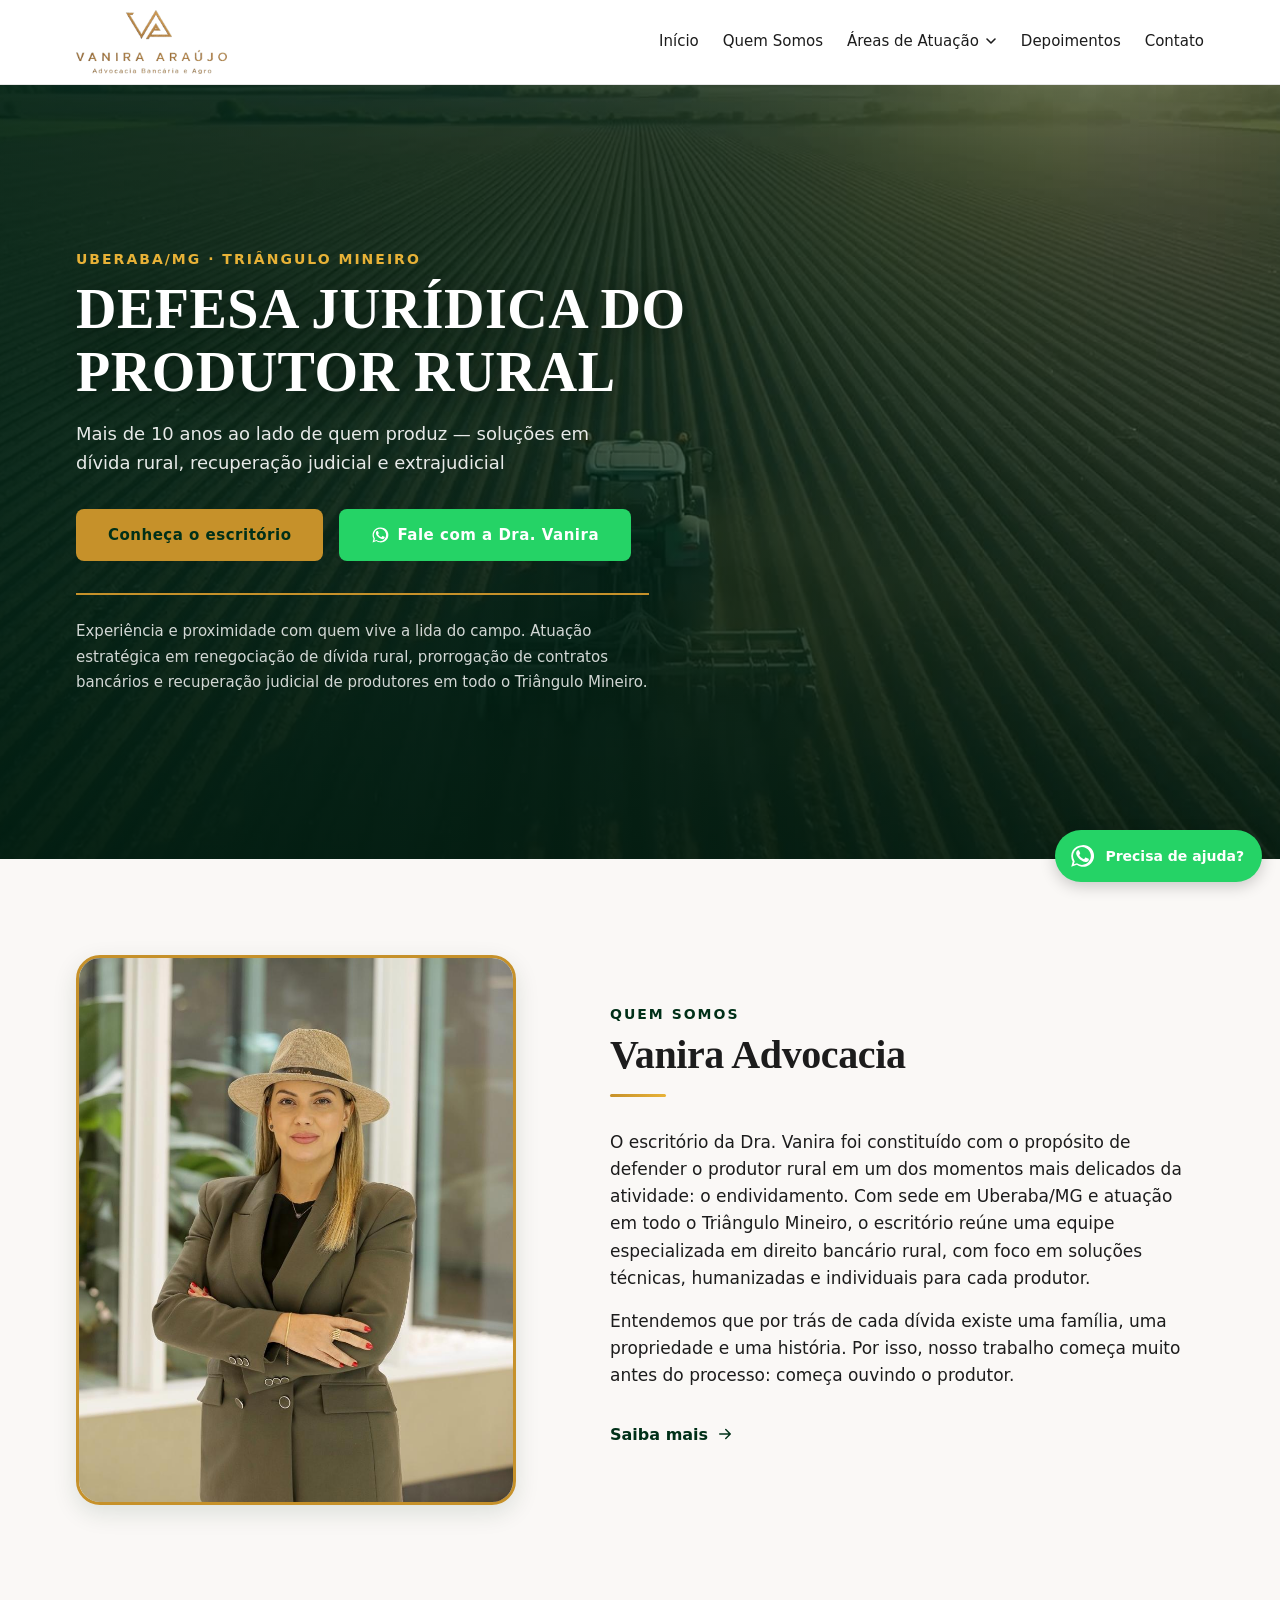
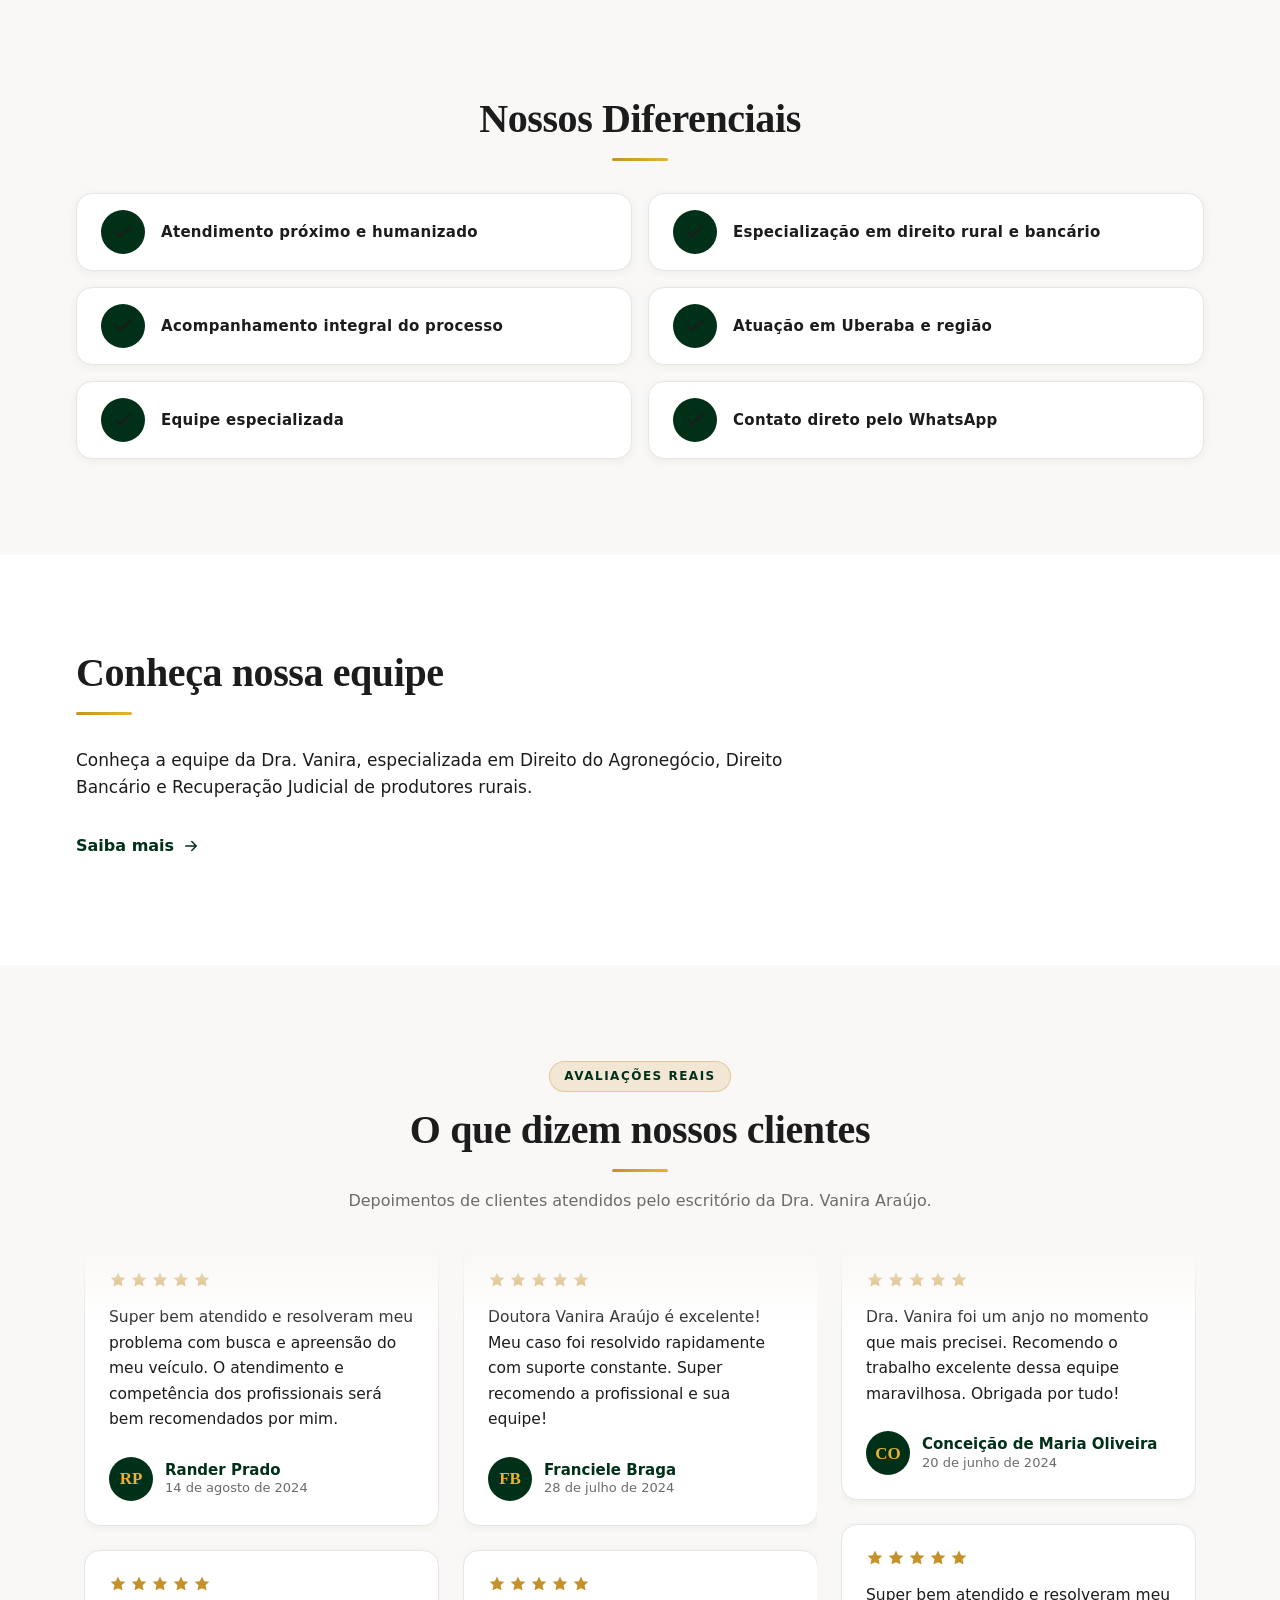
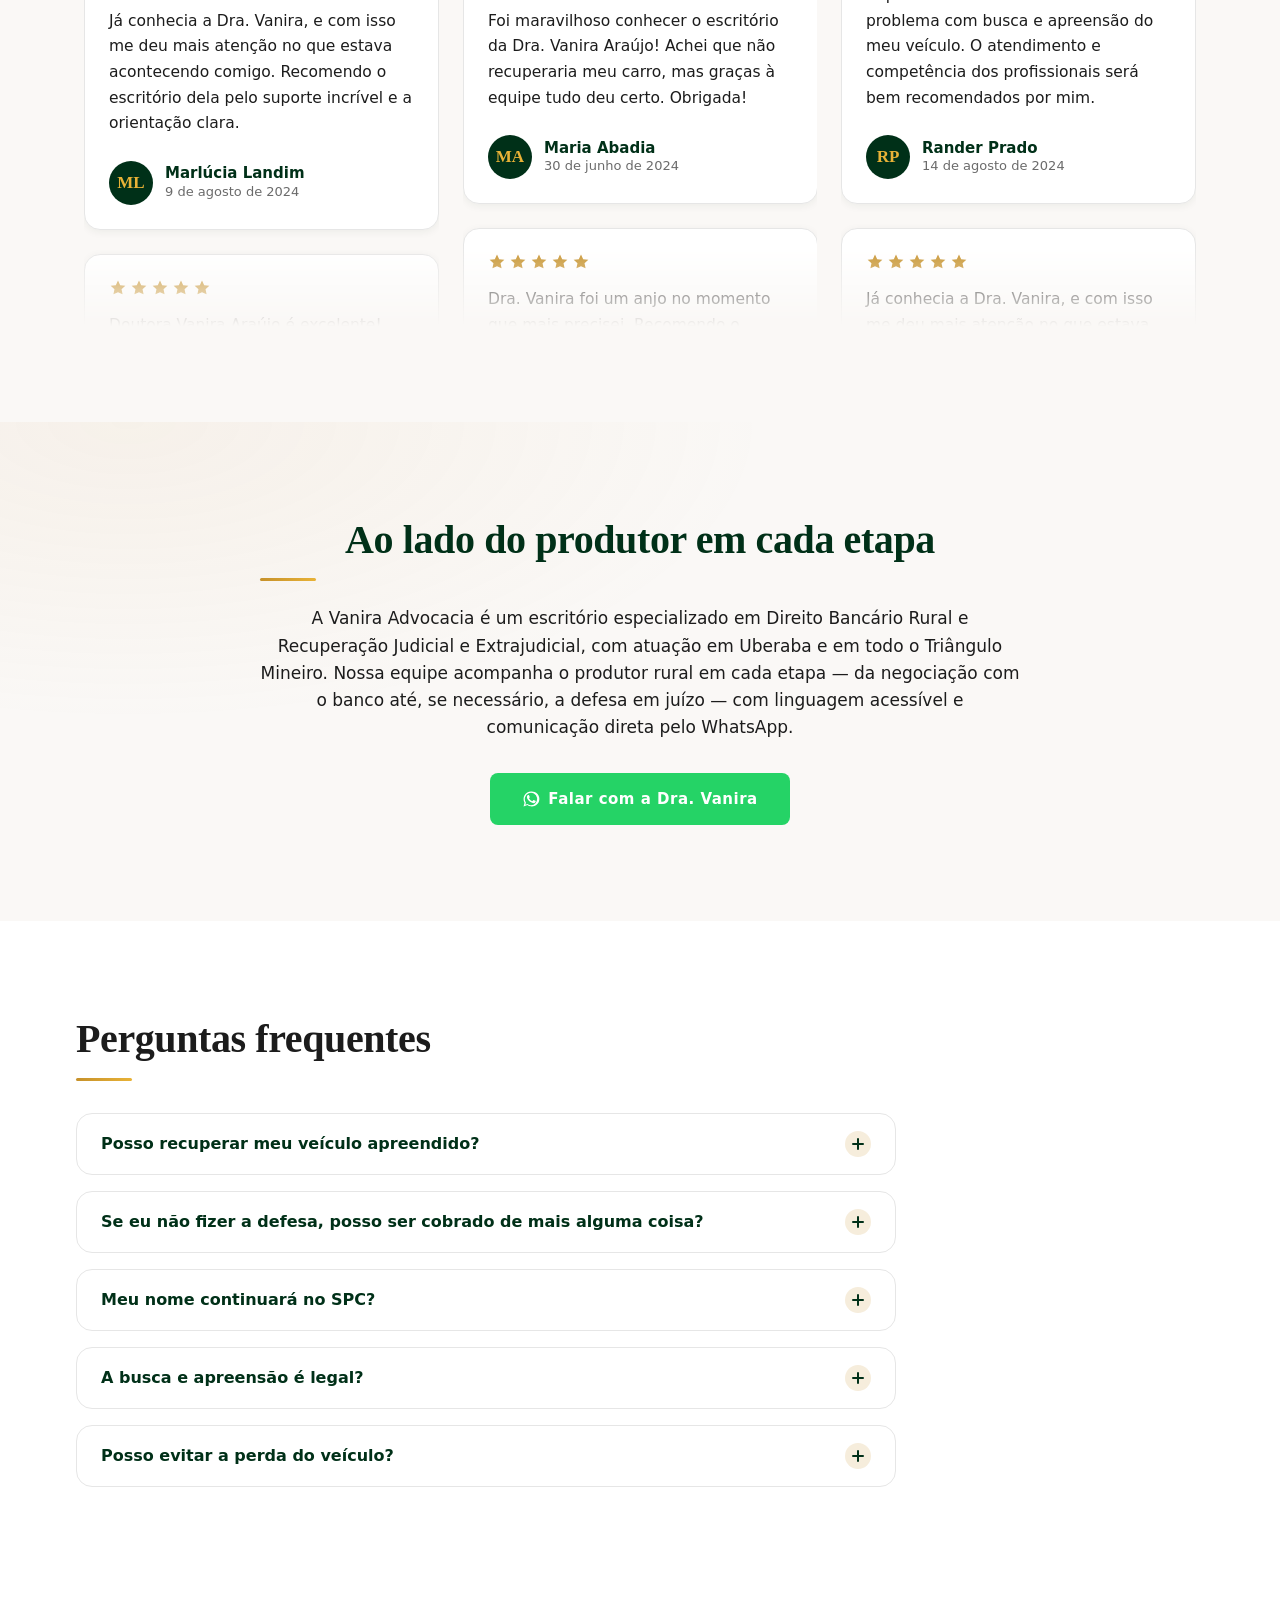
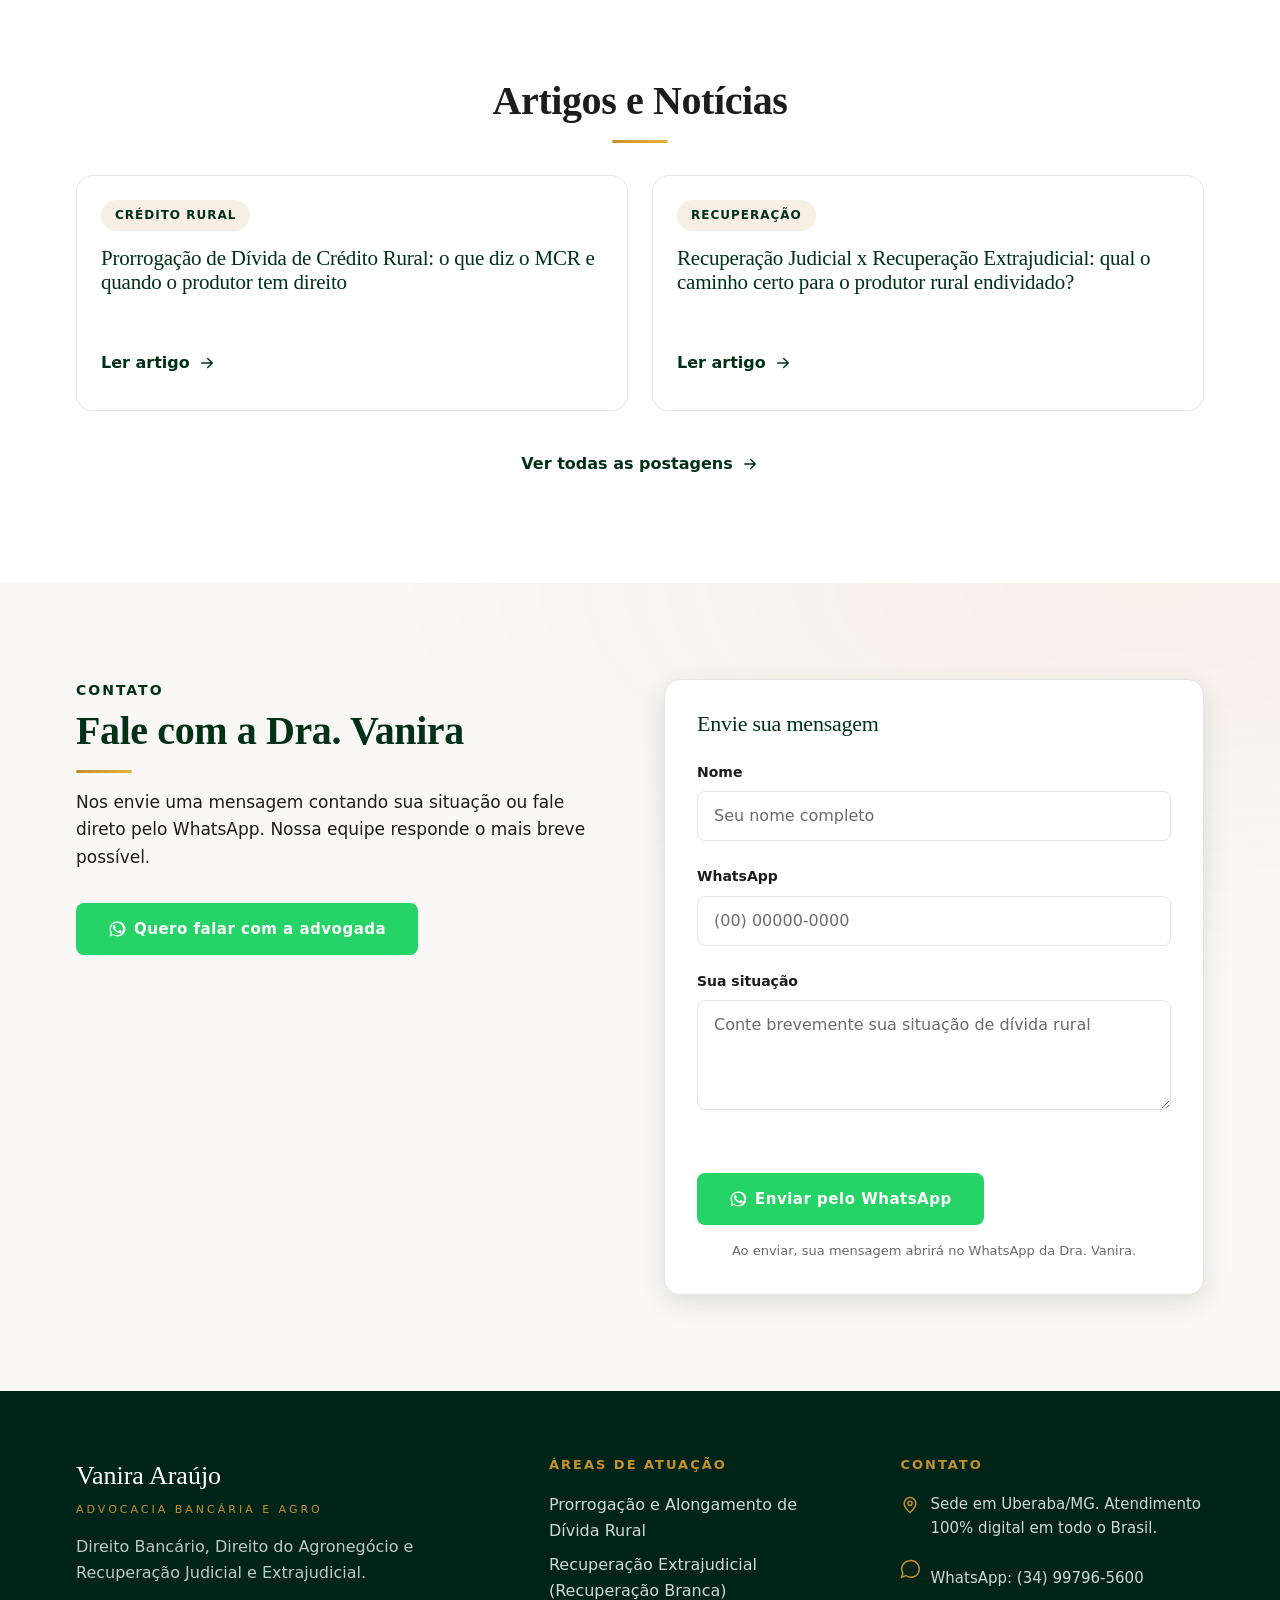
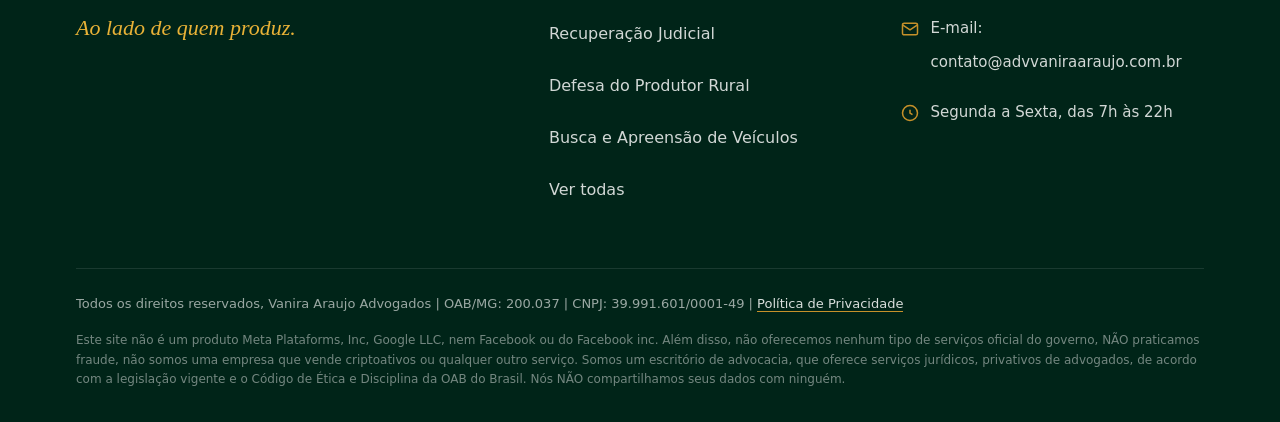
==== index.html @ 5f2117fb "Depoimentos viram parede de colunas em rolagem, com estrelas reais Recria o componente de testimonia" ====
<!DOCTYPE html>
<html lang="pt-BR">
<head>
<meta charset="UTF-8">
<meta name="viewport" content="width=device-width, initial-scale=1.0">
<meta name="description" content="Vanira Advocacia — Defesa jurídica do produtor rural em Uberaba/MG e todo o Triângulo Mineiro. Dívida rural, recuperação judicial e extrajudicial.">
<title>Vanira Advocacia — Defesa Jurídica do Produtor Rural | Uberaba/MG</title>
<link rel="icon" href="/favicon.ico" sizes="any">
<link rel="icon" href="/favicon-32.png" type="image/png" sizes="32x32">
<link rel="apple-touch-icon" href="/apple-touch-icon.png">
<meta name="theme-color" content="#003018">
<link rel="canonical" href="https://vanira-advocacia.vercel.app/">

<meta property="og:type" content="website">
<meta property="og:site_name" content="Vanira Araújo Advogados">
<meta property="og:locale" content="pt_BR">
<meta property="og:url" content="https://vanira-advocacia.vercel.app/">
<meta property="og:title" content="Vanira Advocacia — Defesa Jurídica do Produtor Rural | Uberaba/MG">
<meta property="og:description" content="Vanira Advocacia — Defesa jurídica do produtor rural em Uberaba/MG e todo o Triângulo Mineiro. Dívida rural, recuperação judicial e extrajudicial.">
<meta property="og:image" content="https://vanira-advocacia.vercel.app/og-image.jpg">
<meta property="og:image:width" content="1200">
<meta property="og:image:height" content="630">
<meta property="og:image:alt" content="Vanira Araújo, Advocacia Bancária e Agro">
<meta name="twitter:card" content="summary_large_image">
<meta name="twitter:title" content="Vanira Advocacia — Defesa Jurídica do Produtor Rural | Uberaba/MG">
<meta name="twitter:description" content="Vanira Advocacia — Defesa jurídica do produtor rural em Uberaba/MG e todo o Triângulo Mineiro. Dívida rural, recuperação judicial e extrajudicial.">
<meta name="twitter:image" content="https://vanira-advocacia.vercel.app/og-image.jpg">
<script type="application/ld+json">
{
 "@context": "https://schema.org",
 "@graph": [
  {
   "@type": [
    "LegalService",
    "Attorney"
   ],
   "@id": "https://vanira-advocacia.vercel.app/#escritorio",
   "name": "Vanira Araújo Advogados",
   "description": "Escritório especializado em Direito Bancário Rural e Recuperação Judicial e Extrajudicial de produtores rurais.",
   "url": "https://vanira-advocacia.vercel.app/",
   "logo": "https://vanira-advocacia.vercel.app/logo-vanira.png",
   "image": "https://vanira-advocacia.vercel.app/og-image.jpg",
   "telephone": "+55-34-99796-5600",
   "email": "contato@advvaniraaraujo.com.br",
   "founder": {
    "@type": "Person",
    "name": "Vanira Araújo",
    "jobTitle": "Advogada",
    "identifier": "OAB/MG 200.037"
   },
   "taxID": "39.991.601/0001-49",
   "address": {
    "@type": "PostalAddress",
    "addressLocality": "Uberaba",
    "addressRegion": "MG",
    "addressCountry": "BR"
   },
   "areaServed": [
    {
     "@type": "AdministrativeArea",
     "name": "Triângulo Mineiro"
    },
    {
     "@type": "Country",
     "name": "Brasil"
    }
   ],
   "openingHoursSpecification": [
    {
     "@type": "OpeningHoursSpecification",
     "dayOfWeek": [
      "Monday",
      "Tuesday",
      "Wednesday",
      "Thursday",
      "Friday"
     ],
     "opens": "07:00",
     "closes": "22:00"
    }
   ],
   "sameAs": [
    "https://www.facebook.com/advogadavanira"
   ],
   "knowsLanguage": "pt-BR"
  },
  {
   "@type": "WebSite",
   "url": "https://vanira-advocacia.vercel.app/",
   "name": "Vanira Araújo Advogados",
   "inLanguage": "pt-BR",
   "publisher": {
    "@id": "https://vanira-advocacia.vercel.app/#escritorio"
   }
  },
  {
   "@type": "FAQPage",
   "mainEntity": [
    {
     "@type": "Question",
     "name": "Posso recuperar meu veículo apreendido?",
     "acceptedAnswer": {
      "@type": "Answer",
      "text": "Sim, é possível recorrer. É essencial agir rapidamente, pois o prazo para defesa já está correndo. Com uma boa estratégia jurídica, há grandes chances de reverter a situação e recuperar o veículo."
     }
    },
    {
     "@type": "Question",
     "name": "Se eu não fizer a defesa, posso ser cobrado de mais alguma coisa?",
     "acceptedAnswer": {
      "@type": "Answer",
      "text": "Sim, se o valor obtido pela venda do veículo não quitar a dívida, o banco pode continuar como seu credor e até converter a ação de busca e apreensão em execução para atingir outros bens seus."
     }
    },
    {
     "@type": "Question",
     "name": "Meu nome continuará no SPC?",
     "acceptedAnswer": {
      "@type": "Answer",
      "text": "Sim, até que a dívida seja totalmente quitada. O banco pode manter o seu nome nos órgãos de proteção ao crédito até a regularização completa do contrato."
     }
    },
    {
     "@type": "Question",
     "name": "A busca e apreensão é legal?",
     "acceptedAnswer": {
      "@type": "Answer",
      "text": "Sim, o procedimento é permitido por lei. Contudo, ele deve cumprir todos os requisitos legais para ser válido. Caso contrário, é possível contestar judicialmente."
     }
    },
    {
     "@type": "Question",
     "name": "Posso evitar a perda do veículo?",
     "acceptedAnswer": {
      "@type": "Answer",
      "text": "Sim, é possível evitar a perda total negociando com o banco ou apresentando uma defesa consistente."
     }
    }
   ]
  }
 ]
}
</script>

<!--
  ============================================================================
  VANIRA ADVOCACIA — Landing page (arquivo único, sem dependências externas)
  ----------------------------------------------------------------------------
  Tokens de cor, tipografia e espaçamento seguem o Design System fornecido.
  Fontes: os nomes do Design System (Cormorant Garamond / Poppins) são pedidos
  primeiro; como não há dependências externas permitidas, há fallback para
  fontes de sistema (Georgia / system-ui) sem quebra de layout.

  Dados institucionais (WhatsApp, e-mail, OAB, CNPJ, anos de atuação)
  extraídos das LPs oficiais em advvaniraaraujo.com.br.
  ============================================================================
-->

<link rel="stylesheet" href="/styles.css">
<script src="/main.js" defer></script>
</head>

<body>

<a class="skip-link" href="#main">Pular para o conteúdo principal</a>

<header class="site-header" id="topo">
  <div class="container header-inner">
    <a href="/" class="brand" aria-label="Vanira Araújo Advocacia, página inicial">
      <img src="/logo-vanira.png" alt="Vanira Araújo, Advocacia Bancária e Agro"
           width="880" height="373" decoding="async" fetchpriority="high">
    </a>

    <nav class="primary-nav" aria-label="Navegação principal">
      <ul class="nav-list">
        <li><a href="/#inicio">Início</a></li>
        <li><a href="/#quem-somos">Quem Somos</a></li>
        <li class="has-dropdown">
          <a class="nav-toggle" href="/areas-de-atuacao" aria-expanded="false"
             aria-controls="dropdown-areas">
            Áreas de Atuação
            <svg class="caret" width="12" height="12" viewBox="0 0 12 12" aria-hidden="true"><path d="M2 4l4 4 4-4" fill="none" stroke="currentColor" stroke-width="1.6" stroke-linecap="round" stroke-linejoin="round"/></svg>
          </a>
          <div class="dropdown" id="dropdown-areas">
            <div class="dropdown-inner">
            <div class="dd-group">
              <p class="dd-group-title">Dívida Rural</p>
              <ul>
              <li><a href="/prorrogacao">Prorrogação e Alongamento de Dívida Rural</a></li>
              <li><a href="/recuperacao-extrajudicial">Recuperação Extrajudicial (Recuperação Branca)</a></li>
              <li><a href="/recuperacao-judicial">Recuperação Judicial</a></li>
              <li><a href="/defesa-produtor-rural">Defesa do Produtor Rural</a></li>
              </ul>
            </div>
            <div class="dd-group">
              <p class="dd-group-title">Busca e Apreensão</p>
              <ul>
              <li><a href="/busca-apreensao-veiculos">Busca e Apreensão de Veículos</a></li>
              <li><a href="/busca-apreensao-maquinas">Busca e Apreensão de Máquinas Agrícolas</a></li>
              </ul>
            </div>
            <div class="dd-group">
              <p class="dd-group-title">Empresas</p>
              <ul>
              <li><a href="/revisao-contratos-pj">Revisão de Contratos de Pessoa Jurídica</a></li>
              <li><a href="/reestruturacao-financeira">Reestruturação Financeira de Produtor Rural e Empresas</a></li>
              </ul>
            </div>
              <a class="dd-all" href="/areas-de-atuacao">Ver todas as áreas <svg width="18" height="18" viewBox="0 0 24 24" fill="none" stroke="currentColor" stroke-width="2" stroke-linecap="round" stroke-linejoin="round" aria-hidden="true"><path d="M5 12h14M13 6l6 6-6 6"/></svg></a>
            </div>
          </div>
        </li>
        <li><a href="/#depoimentos">Depoimentos</a></li>
        <li><a href="/#contato">Contato</a></li>
      </ul>
    </nav>

    <button type="button" class="nav-burger" id="burger" aria-label="Abrir menu" aria-expanded="false" aria-controls="mobile-nav">
      <svg class="icon-open" viewBox="0 0 24 24" fill="none" stroke="currentColor" stroke-width="2" stroke-linecap="round" aria-hidden="true"><path d="M3 6h18M3 12h18M3 18h18"/></svg>
      <svg class="icon-close" viewBox="0 0 24 24" fill="none" stroke="currentColor" stroke-width="2" stroke-linecap="round" aria-hidden="true"><path d="M6 6l12 12M18 6L6 18"/></svg>
    </button>
  </div>

  <nav class="mobile-nav" id="mobile-nav" aria-label="Navegação mobile">
    <ul>
      <li><a href="/#inicio" data-close>Início</a></li>
      <li><a href="/#quem-somos" data-close>Quem Somos</a></li>
      <li>
        <button type="button" class="m-sub-toggle" aria-expanded="false" aria-controls="m-sub-areas">
          Áreas de Atuação
          <svg class="caret" width="14" height="14" viewBox="0 0 12 12" aria-hidden="true"><path d="M2 4l4 4 4-4" fill="none" stroke="currentColor" stroke-width="1.6" stroke-linecap="round" stroke-linejoin="round"/></svg>
        </button>
        <ul class="m-sub" id="m-sub-areas">
          <li class="m-group-title">Dívida Rural</li>
          <li><a href="/prorrogacao" data-close>Prorrogação e Alongamento de Dívida Rural</a></li>
          <li><a href="/recuperacao-extrajudicial" data-close>Recuperação Extrajudicial (Recuperação Branca)</a></li>
          <li><a href="/recuperacao-judicial" data-close>Recuperação Judicial</a></li>
          <li><a href="/defesa-produtor-rural" data-close>Defesa do Produtor Rural</a></li>
          <li class="m-group-title">Busca e Apreensão</li>
          <li><a href="/busca-apreensao-veiculos" data-close>Busca e Apreensão de Veículos</a></li>
          <li><a href="/busca-apreensao-maquinas" data-close>Busca e Apreensão de Máquinas Agrícolas</a></li>
          <li class="m-group-title">Empresas</li>
          <li><a href="/revisao-contratos-pj" data-close>Revisão de Contratos de Pessoa Jurídica</a></li>
          <li><a href="/reestruturacao-financeira" data-close>Reestruturação Financeira de Produtor Rural e Empresas</a></li>
          <li><a href="/areas-de-atuacao" data-close>Ver todas as áreas</a></li>
        </ul>
      </li>
      <li><a href="/#depoimentos" data-close>Depoimentos</a></li>
      <li><a href="/#contato" data-close>Contato</a></li>
    </ul>
    <a class="btn btn--whats" data-whats data-close aria-label="Fale com a Dra. Vanira pelo WhatsApp">
      <svg viewBox="0 0 24 24" width="18" height="18" fill="currentColor" aria-hidden="true"><path d="M17.5 14.4c-.3-.2-1.7-.9-2-1-.3-.1-.5-.2-.6.2-.2.3-.7.9-.9 1.1-.2.2-.3.2-.6.1-.3-.2-1.2-.5-2.3-1.4-.9-.8-1.4-1.7-1.6-2-.2-.3 0-.5.1-.6l.4-.5c.1-.2.2-.3.3-.5.1-.2 0-.4 0-.5 0-.2-.6-1.5-.9-2-.2-.5-.4-.4-.6-.5h-.5c-.2 0-.5.1-.7.3-.3.3-1 1-1 2.4s1 2.8 1.2 3c.1.2 2 3.1 5 4.3.7.3 1.2.5 1.6.6.7.2 1.3.2 1.8.1.5-.1 1.7-.7 1.9-1.4.2-.7.2-1.2.2-1.4-.1-.1-.3-.2-.6-.3z"/><path d="M12 2a10 10 0 00-8.6 15l-1.3 4.9L7.2 20A10 10 0 1012 2zm0 18.2c-1.5 0-3-.4-4.3-1.2l-.3-.2-2.9.8.8-2.8-.2-.3A8.2 8.2 0 1112 20.2z"/></svg> Fale com a Dra. Vanira
    </a>
  </nav>
</header>

<main id="main">

  <!-- ============================ HERO ============================ -->
  <section class="hero" id="inicio" aria-labelledby="hero-title">
    <!-- O poster desenha a hero na hora; o vídeo é anexado por JS só depois que a
         página carrega, e é dispensado em conexões lentas / economia de dados. -->
    <video class="hero-video" id="hero-video" muted loop playsinline preload="none"
           poster="hero-poster.jpg" aria-hidden="true" tabindex="-1"
           data-src-webm="hero-video.webm" data-src-mp4="hero-video.mp4"></video>
    <div class="hero-overlay" aria-hidden="true"></div>

    <div class="container hero-inner">
      <div class="hero-copy">
        <p class="eyebrow">Uberaba/MG · Triângulo Mineiro</p>
        <h1 id="hero-title">Defesa Jurídica do Produtor Rural</h1>
        <p class="subheadline">Mais de 10 anos ao lado de quem produz — soluções em dívida rural, recuperação judicial e extrajudicial</p>

        <div class="hero-actions">
          <a href="#quem-somos" class="btn btn--primary">Conheça o escritório</a>
          <a class="btn btn--whats" data-whats aria-label="Fale com a Dra. Vanira pelo WhatsApp">
            <svg viewBox="0 0 24 24" width="18" height="18" fill="currentColor" aria-hidden="true"><path d="M17.5 14.4c-.3-.2-1.7-.9-2-1-.3-.1-.5-.2-.6.2-.2.3-.7.9-.9 1.1-.2.2-.3.2-.6.1-.3-.2-1.2-.5-2.3-1.4-.9-.8-1.4-1.7-1.6-2-.2-.3 0-.5.1-.6l.4-.5c.1-.2.2-.3.3-.5.1-.2 0-.4 0-.5 0-.2-.6-1.5-.9-2-.2-.5-.4-.4-.6-.5h-.5c-.2 0-.5.1-.7.3-.3.3-1 1-1 2.4s1 2.8 1.2 3c.1.2 2 3.1 5 4.3.7.3 1.2.5 1.6.6.7.2 1.3.2 1.8.1.5-.1 1.7-.7 1.9-1.4.2-.7.2-1.2.2-1.4-.1-.1-.3-.2-.6-.3z"/><path d="M12 2a10 10 0 00-8.6 15l-1.3 4.9L7.2 20A10 10 0 1012 2zm0 18.2c-1.5 0-3-.4-4.3-1.2l-.3-.2-2.9.8.8-2.8-.2-.3A8.2 8.2 0 1112 20.2z"/></svg>
            Fale com a Dra. Vanira
          </a>
        </div>

        <p class="hero-support">Experiência e proximidade com quem vive a lida do campo. Atuação estratégica em renegociação de dívida rural, prorrogação de contratos bancários e recuperação judicial de produtores em todo o Triângulo Mineiro.</p>
      </div>
    </div>
  </section>

  <!-- ============================ QUEM SOMOS ============================ -->
  <section class="quem-somos" id="quem-somos" aria-labelledby="quem-somos-title">
    <div class="container">
      <div class="qs-grid">
        <figure class="qs-media reveal">
          <img src="dra-vanira.jpg"
               alt="Dra. Vanira Araújo, advogada especializada em direito do produtor rural, em ambiente profissional"
               width="862" height="1280" loading="lazy" decoding="async">
        </figure>

        <div class="qs-content">
          <div class="section-head reveal">
            <p class="eyebrow">Quem Somos</p>
            <h2 id="quem-somos-title">Vanira Advocacia</h2>
            <div class="rule"></div>
          </div>
          <div class="prose reveal">
            <p>O escritório da Dra. Vanira foi constituído com o propósito de defender o produtor rural em um dos momentos mais delicados da atividade: o endividamento. Com sede em Uberaba/MG e atuação em todo o Triângulo Mineiro, o escritório reúne uma equipe especializada em direito bancário rural, com foco em soluções técnicas, humanizadas e individuais para cada produtor.</p>
            <p>Entendemos que por trás de cada dívida existe uma família, uma propriedade e uma história. Por isso, nosso trabalho começa muito antes do processo: começa ouvindo o produtor.</p>
            <a href="#equipe" class="link-arrow">Saiba mais
              <svg width="18" height="18" viewBox="0 0 24 24" fill="none" stroke="currentColor" stroke-width="2" stroke-linecap="round" stroke-linejoin="round" aria-hidden="true"><path d="M5 12h14M13 6l6 6-6 6"/></svg>
            </a>
          </div>
        </div>
      </div>
    </div>
  </section>

  <!-- ============================ DIFERENCIAIS ============================ -->
  <section class="diferenciais" id="diferenciais" aria-labelledby="dif-title">
    <div class="container">
      <div class="section-head center reveal">
        <h2 id="dif-title">Nossos Diferenciais</h2>
        <div class="rule"></div>
      </div>

      <ul class="dif-grid">
        <li class="dif-item reveal">
          <span class="dif-check" aria-hidden="true"><svg viewBox="0 0 24 24" fill="none" stroke="currentColor" stroke-width="2.4" stroke-linecap="round" stroke-linejoin="round"><path d="M20 6L9 17l-5-5"/></svg></span>
          <span>Atendimento próximo e humanizado</span>
        </li>
        <li class="dif-item reveal">
          <span class="dif-check" aria-hidden="true"><svg viewBox="0 0 24 24" fill="none" stroke="currentColor" stroke-width="2.4" stroke-linecap="round" stroke-linejoin="round"><path d="M20 6L9 17l-5-5"/></svg></span>
          <span>Especialização em direito rural e bancário</span>
        </li>
        <li class="dif-item reveal">
          <span class="dif-check" aria-hidden="true"><svg viewBox="0 0 24 24" fill="none" stroke="currentColor" stroke-width="2.4" stroke-linecap="round" stroke-linejoin="round"><path d="M20 6L9 17l-5-5"/></svg></span>
          <span>Acompanhamento integral do processo</span>
        </li>
        <li class="dif-item reveal">
          <span class="dif-check" aria-hidden="true"><svg viewBox="0 0 24 24" fill="none" stroke="currentColor" stroke-width="2.4" stroke-linecap="round" stroke-linejoin="round"><path d="M20 6L9 17l-5-5"/></svg></span>
          <span>Atuação em Uberaba e região</span>
        </li>
        <li class="dif-item reveal">
          <span class="dif-check" aria-hidden="true"><svg viewBox="0 0 24 24" fill="none" stroke="currentColor" stroke-width="2.4" stroke-linecap="round" stroke-linejoin="round"><path d="M20 6L9 17l-5-5"/></svg></span>
          <span>Equipe especializada</span>
        </li>
        <li class="dif-item reveal">
          <span class="dif-check" aria-hidden="true"><svg viewBox="0 0 24 24" fill="none" stroke="currentColor" stroke-width="2.4" stroke-linecap="round" stroke-linejoin="round"><path d="M20 6L9 17l-5-5"/></svg></span>
          <span>Contato direto pelo WhatsApp</span>
        </li>
      </ul>
    </div>
  </section>

  <!-- ============================ EQUIPE ============================ -->
  <section class="equipe" id="equipe" aria-labelledby="equipe-title">
    <div class="container">
      <div class="section-head reveal">
        <h2 id="equipe-title">Conheça nossa equipe</h2>
        <div class="rule"></div>
      </div>
      <div class="prose reveal">
        <p>Conheça a equipe da Dra. Vanira, especializada em Direito do Agronegócio, Direito Bancário e Recuperação Judicial de produtores rurais.</p>
        <a class="link-arrow" data-whats aria-label="Saiba mais sobre a equipe pelo WhatsApp">Saiba mais
          <svg width="18" height="18" viewBox="0 0 24 24" fill="none" stroke="currentColor" stroke-width="2" stroke-linecap="round" stroke-linejoin="round" aria-hidden="true"><path d="M5 12h14M13 6l6 6-6 6"/></svg>
        </a>
      </div>
    </div>
  </section>

  
  <!-- ============================ DEPOIMENTOS ============================ -->
  <section class="depoimentos" id="depoimentos" aria-labelledby="dep-title">
    <div class="container">
      <div class="section-head center reveal">
        <span class="dep-badge">Avaliações reais</span>
        <h2 id="dep-title">O que dizem nossos clientes</h2>
        <div class="rule"></div>
        <p class="dep-sub">Depoimentos de clientes atendidos pelo escritório da Dra. Vanira Araújo.</p>
      </div>
    </div>

    <div class="wall" role="region" aria-label="Depoimentos de clientes">
      <div class="wall-col" style="--dur:34s">
        <div class="wall-track">
          <figure class="wall-card">
            <div class="wall-stars" role="img" aria-label="5 de 5 estrelas"><svg viewBox="0 0 24 24" fill="currentColor" aria-hidden="true"><path d="M12 2l2.9 6.3 6.9.7-5.1 4.6 1.4 6.8L12 17.8 5.9 20.4l1.4-6.8L2.2 9l6.9-.7z"/></svg><svg viewBox="0 0 24 24" fill="currentColor" aria-hidden="true"><path d="M12 2l2.9 6.3 6.9.7-5.1 4.6 1.4 6.8L12 17.8 5.9 20.4l1.4-6.8L2.2 9l6.9-.7z"/></svg><svg viewBox="0 0 24 24" fill="currentColor" aria-hidden="true"><path d="M12 2l2.9 6.3 6.9.7-5.1 4.6 1.4 6.8L12 17.8 5.9 20.4l1.4-6.8L2.2 9l6.9-.7z"/></svg><svg viewBox="0 0 24 24" fill="currentColor" aria-hidden="true"><path d="M12 2l2.9 6.3 6.9.7-5.1 4.6 1.4 6.8L12 17.8 5.9 20.4l1.4-6.8L2.2 9l6.9-.7z"/></svg><svg viewBox="0 0 24 24" fill="currentColor" aria-hidden="true"><path d="M12 2l2.9 6.3 6.9.7-5.1 4.6 1.4 6.8L12 17.8 5.9 20.4l1.4-6.8L2.2 9l6.9-.7z"/></svg></div>
            <blockquote>Super bem atendido e resolveram meu problema com busca e apreensão do meu veículo. O atendimento e competência dos profissionais será bem recomendados por mim.</blockquote>
            <figcaption class="wall-author">
              <span class="wall-avatar" aria-hidden="true">RP</span>
              <span class="wall-meta">
                <span class="nome">Rander Prado</span>
                <span class="data">14 de agosto de 2024</span>
              </span>
            </figcaption>
          </figure>
          <figure class="wall-card">
            <div class="wall-stars" role="img" aria-label="5 de 5 estrelas"><svg viewBox="0 0 24 24" fill="currentColor" aria-hidden="true"><path d="M12 2l2.9 6.3 6.9.7-5.1 4.6 1.4 6.8L12 17.8 5.9 20.4l1.4-6.8L2.2 9l6.9-.7z"/></svg><svg viewBox="0 0 24 24" fill="currentColor" aria-hidden="true"><path d="M12 2l2.9 6.3 6.9.7-5.1 4.6 1.4 6.8L12 17.8 5.9 20.4l1.4-6.8L2.2 9l6.9-.7z"/></svg><svg viewBox="0 0 24 24" fill="currentColor" aria-hidden="true"><path d="M12 2l2.9 6.3 6.9.7-5.1 4.6 1.4 6.8L12 17.8 5.9 20.4l1.4-6.8L2.2 9l6.9-.7z"/></svg><svg viewBox="0 0 24 24" fill="currentColor" aria-hidden="true"><path d="M12 2l2.9 6.3 6.9.7-5.1 4.6 1.4 6.8L12 17.8 5.9 20.4l1.4-6.8L2.2 9l6.9-.7z"/></svg><svg viewBox="0 0 24 24" fill="currentColor" aria-hidden="true"><path d="M12 2l2.9 6.3 6.9.7-5.1 4.6 1.4 6.8L12 17.8 5.9 20.4l1.4-6.8L2.2 9l6.9-.7z"/></svg></div>
            <blockquote>Já conhecia a Dra. Vanira, e com isso me deu mais atenção no que estava acontecendo comigo. Recomendo o escritório dela pelo suporte incrível e a orientação clara.</blockquote>
            <figcaption class="wall-author">
              <span class="wall-avatar" aria-hidden="true">ML</span>
              <span class="wall-meta">
                <span class="nome">Marlúcia Landim</span>
                <span class="data">9 de agosto de 2024</span>
              </span>
            </figcaption>
          </figure>
          <figure class="wall-card">
            <div class="wall-stars" role="img" aria-label="5 de 5 estrelas"><svg viewBox="0 0 24 24" fill="currentColor" aria-hidden="true"><path d="M12 2l2.9 6.3 6.9.7-5.1 4.6 1.4 6.8L12 17.8 5.9 20.4l1.4-6.8L2.2 9l6.9-.7z"/></svg><svg viewBox="0 0 24 24" fill="currentColor" aria-hidden="true"><path d="M12 2l2.9 6.3 6.9.7-5.1 4.6 1.4 6.8L12 17.8 5.9 20.4l1.4-6.8L2.2 9l6.9-.7z"/></svg><svg viewBox="0 0 24 24" fill="currentColor" aria-hidden="true"><path d="M12 2l2.9 6.3 6.9.7-5.1 4.6 1.4 6.8L12 17.8 5.9 20.4l1.4-6.8L2.2 9l6.9-.7z"/></svg><svg viewBox="0 0 24 24" fill="currentColor" aria-hidden="true"><path d="M12 2l2.9 6.3 6.9.7-5.1 4.6 1.4 6.8L12 17.8 5.9 20.4l1.4-6.8L2.2 9l6.9-.7z"/></svg><svg viewBox="0 0 24 24" fill="currentColor" aria-hidden="true"><path d="M12 2l2.9 6.3 6.9.7-5.1 4.6 1.4 6.8L12 17.8 5.9 20.4l1.4-6.8L2.2 9l6.9-.7z"/></svg></div>
            <blockquote>Doutora Vanira Araújo é excelente! Meu caso foi resolvido rapidamente com suporte constante. Super recomendo a profissional e sua equipe!</blockquote>
            <figcaption class="wall-author">
              <span class="wall-avatar" aria-hidden="true">FB</span>
              <span class="wall-meta">
                <span class="nome">Franciele Braga</span>
                <span class="data">28 de julho de 2024</span>
              </span>
            </figcaption>
          </figure>
          <figure class="wall-card">
            <div class="wall-stars" role="img" aria-label="5 de 5 estrelas"><svg viewBox="0 0 24 24" fill="currentColor" aria-hidden="true"><path d="M12 2l2.9 6.3 6.9.7-5.1 4.6 1.4 6.8L12 17.8 5.9 20.4l1.4-6.8L2.2 9l6.9-.7z"/></svg><svg viewBox="0 0 24 24" fill="currentColor" aria-hidden="true"><path d="M12 2l2.9 6.3 6.9.7-5.1 4.6 1.4 6.8L12 17.8 5.9 20.4l1.4-6.8L2.2 9l6.9-.7z"/></svg><svg viewBox="0 0 24 24" fill="currentColor" aria-hidden="true"><path d="M12 2l2.9 6.3 6.9.7-5.1 4.6 1.4 6.8L12 17.8 5.9 20.4l1.4-6.8L2.2 9l6.9-.7z"/></svg><svg viewBox="0 0 24 24" fill="currentColor" aria-hidden="true"><path d="M12 2l2.9 6.3 6.9.7-5.1 4.6 1.4 6.8L12 17.8 5.9 20.4l1.4-6.8L2.2 9l6.9-.7z"/></svg><svg viewBox="0 0 24 24" fill="currentColor" aria-hidden="true"><path d="M12 2l2.9 6.3 6.9.7-5.1 4.6 1.4 6.8L12 17.8 5.9 20.4l1.4-6.8L2.2 9l6.9-.7z"/></svg></div>
            <blockquote>Foi maravilhoso conhecer o escritório da Dra. Vanira Araújo! Achei que não recuperaria meu carro, mas graças à equipe tudo deu certo. Obrigada!</blockquote>
            <figcaption class="wall-author">
              <span class="wall-avatar" aria-hidden="true">MA</span>
              <span class="wall-meta">
                <span class="nome">Maria Abadia</span>
                <span class="data">30 de junho de 2024</span>
              </span>
            </figcaption>
          </figure>
          <figure class="wall-card">
            <div class="wall-stars" role="img" aria-label="5 de 5 estrelas"><svg viewBox="0 0 24 24" fill="currentColor" aria-hidden="true"><path d="M12 2l2.9 6.3 6.9.7-5.1 4.6 1.4 6.8L12 17.8 5.9 20.4l1.4-6.8L2.2 9l6.9-.7z"/></svg><svg viewBox="0 0 24 24" fill="currentColor" aria-hidden="true"><path d="M12 2l2.9 6.3 6.9.7-5.1 4.6 1.4 6.8L12 17.8 5.9 20.4l1.4-6.8L2.2 9l6.9-.7z"/></svg><svg viewBox="0 0 24 24" fill="currentColor" aria-hidden="true"><path d="M12 2l2.9 6.3 6.9.7-5.1 4.6 1.4 6.8L12 17.8 5.9 20.4l1.4-6.8L2.2 9l6.9-.7z"/></svg><svg viewBox="0 0 24 24" fill="currentColor" aria-hidden="true"><path d="M12 2l2.9 6.3 6.9.7-5.1 4.6 1.4 6.8L12 17.8 5.9 20.4l1.4-6.8L2.2 9l6.9-.7z"/></svg><svg viewBox="0 0 24 24" fill="currentColor" aria-hidden="true"><path d="M12 2l2.9 6.3 6.9.7-5.1 4.6 1.4 6.8L12 17.8 5.9 20.4l1.4-6.8L2.2 9l6.9-.7z"/></svg></div>
            <blockquote>Dra. Vanira foi um anjo no momento que mais precisei. Recomendo o trabalho excelente dessa equipe maravilhosa. Obrigada por tudo!</blockquote>
            <figcaption class="wall-author">
              <span class="wall-avatar" aria-hidden="true">CO</span>
              <span class="wall-meta">
                <span class="nome">Conceição de Maria Oliveira</span>
                <span class="data">20 de junho de 2024</span>
              </span>
            </figcaption>
          </figure>
          <figure class="wall-card">
            <div class="wall-stars" role="img" aria-label="5 de 5 estrelas"><svg viewBox="0 0 24 24" fill="currentColor" aria-hidden="true"><path d="M12 2l2.9 6.3 6.9.7-5.1 4.6 1.4 6.8L12 17.8 5.9 20.4l1.4-6.8L2.2 9l6.9-.7z"/></svg><svg viewBox="0 0 24 24" fill="currentColor" aria-hidden="true"><path d="M12 2l2.9 6.3 6.9.7-5.1 4.6 1.4 6.8L12 17.8 5.9 20.4l1.4-6.8L2.2 9l6.9-.7z"/></svg><svg viewBox="0 0 24 24" fill="currentColor" aria-hidden="true"><path d="M12 2l2.9 6.3 6.9.7-5.1 4.6 1.4 6.8L12 17.8 5.9 20.4l1.4-6.8L2.2 9l6.9-.7z"/></svg><svg viewBox="0 0 24 24" fill="currentColor" aria-hidden="true"><path d="M12 2l2.9 6.3 6.9.7-5.1 4.6 1.4 6.8L12 17.8 5.9 20.4l1.4-6.8L2.2 9l6.9-.7z"/></svg><svg viewBox="0 0 24 24" fill="currentColor" aria-hidden="true"><path d="M12 2l2.9 6.3 6.9.7-5.1 4.6 1.4 6.8L12 17.8 5.9 20.4l1.4-6.8L2.2 9l6.9-.7z"/></svg></div>
            <blockquote>Super bem atendido e resolveram meu problema com busca e apreensão do meu veículo. O atendimento e competência dos profissionais será bem recomendados por mim.</blockquote>
            <figcaption class="wall-author">
              <span class="wall-avatar" aria-hidden="true">RP</span>
              <span class="wall-meta">
                <span class="nome">Rander Prado</span>
                <span class="data">14 de agosto de 2024</span>
              </span>
            </figcaption>
          </figure>
          <figure class="wall-card">
            <div class="wall-stars" role="img" aria-label="5 de 5 estrelas"><svg viewBox="0 0 24 24" fill="currentColor" aria-hidden="true"><path d="M12 2l2.9 6.3 6.9.7-5.1 4.6 1.4 6.8L12 17.8 5.9 20.4l1.4-6.8L2.2 9l6.9-.7z"/></svg><svg viewBox="0 0 24 24" fill="currentColor" aria-hidden="true"><path d="M12 2l2.9 6.3 6.9.7-5.1 4.6 1.4 6.8L12 17.8 5.9 20.4l1.4-6.8L2.2 9l6.9-.7z"/></svg><svg viewBox="0 0 24 24" fill="currentColor" aria-hidden="true"><path d="M12 2l2.9 6.3 6.9.7-5.1 4.6 1.4 6.8L12 17.8 5.9 20.4l1.4-6.8L2.2 9l6.9-.7z"/></svg><svg viewBox="0 0 24 24" fill="currentColor" aria-hidden="true"><path d="M12 2l2.9 6.3 6.9.7-5.1 4.6 1.4 6.8L12 17.8 5.9 20.4l1.4-6.8L2.2 9l6.9-.7z"/></svg><svg viewBox="0 0 24 24" fill="currentColor" aria-hidden="true"><path d="M12 2l2.9 6.3 6.9.7-5.1 4.6 1.4 6.8L12 17.8 5.9 20.4l1.4-6.8L2.2 9l6.9-.7z"/></svg></div>
            <blockquote>Já conhecia a Dra. Vanira, e com isso me deu mais atenção no que estava acontecendo comigo. Recomendo o escritório dela pelo suporte incrível e a orientação clara.</blockquote>
            <figcaption class="wall-author">
              <span class="wall-avatar" aria-hidden="true">ML</span>
              <span class="wall-meta">
                <span class="nome">Marlúcia Landim</span>
                <span class="data">9 de agosto de 2024</span>
              </span>
            </figcaption>
          </figure>
          <figure class="wall-card">
            <div class="wall-stars" role="img" aria-label="5 de 5 estrelas"><svg viewBox="0 0 24 24" fill="currentColor" aria-hidden="true"><path d="M12 2l2.9 6.3 6.9.7-5.1 4.6 1.4 6.8L12 17.8 5.9 20.4l1.4-6.8L2.2 9l6.9-.7z"/></svg><svg viewBox="0 0 24 24" fill="currentColor" aria-hidden="true"><path d="M12 2l2.9 6.3 6.9.7-5.1 4.6 1.4 6.8L12 17.8 5.9 20.4l1.4-6.8L2.2 9l6.9-.7z"/></svg><svg viewBox="0 0 24 24" fill="currentColor" aria-hidden="true"><path d="M12 2l2.9 6.3 6.9.7-5.1 4.6 1.4 6.8L12 17.8 5.9 20.4l1.4-6.8L2.2 9l6.9-.7z"/></svg><svg viewBox="0 0 24 24" fill="currentColor" aria-hidden="true"><path d="M12 2l2.9 6.3 6.9.7-5.1 4.6 1.4 6.8L12 17.8 5.9 20.4l1.4-6.8L2.2 9l6.9-.7z"/></svg><svg viewBox="0 0 24 24" fill="currentColor" aria-hidden="true"><path d="M12 2l2.9 6.3 6.9.7-5.1 4.6 1.4 6.8L12 17.8 5.9 20.4l1.4-6.8L2.2 9l6.9-.7z"/></svg></div>
            <blockquote>Doutora Vanira Araújo é excelente! Meu caso foi resolvido rapidamente com suporte constante. Super recomendo a profissional e sua equipe!</blockquote>
            <figcaption class="wall-author">
              <span class="wall-avatar" aria-hidden="true">FB</span>
              <span class="wall-meta">
                <span class="nome">Franciele Braga</span>
                <span class="data">28 de julho de 2024</span>
              </span>
            </figcaption>
          </figure>
          <figure class="wall-card">
            <div class="wall-stars" role="img" aria-label="5 de 5 estrelas"><svg viewBox="0 0 24 24" fill="currentColor" aria-hidden="true"><path d="M12 2l2.9 6.3 6.9.7-5.1 4.6 1.4 6.8L12 17.8 5.9 20.4l1.4-6.8L2.2 9l6.9-.7z"/></svg><svg viewBox="0 0 24 24" fill="currentColor" aria-hidden="true"><path d="M12 2l2.9 6.3 6.9.7-5.1 4.6 1.4 6.8L12 17.8 5.9 20.4l1.4-6.8L2.2 9l6.9-.7z"/></svg><svg viewBox="0 0 24 24" fill="currentColor" aria-hidden="true"><path d="M12 2l2.9 6.3 6.9.7-5.1 4.6 1.4 6.8L12 17.8 5.9 20.4l1.4-6.8L2.2 9l6.9-.7z"/></svg><svg viewBox="0 0 24 24" fill="currentColor" aria-hidden="true"><path d="M12 2l2.9 6.3 6.9.7-5.1 4.6 1.4 6.8L12 17.8 5.9 20.4l1.4-6.8L2.2 9l6.9-.7z"/></svg><svg viewBox="0 0 24 24" fill="currentColor" aria-hidden="true"><path d="M12 2l2.9 6.3 6.9.7-5.1 4.6 1.4 6.8L12 17.8 5.9 20.4l1.4-6.8L2.2 9l6.9-.7z"/></svg></div>
            <blockquote>Foi maravilhoso conhecer o escritório da Dra. Vanira Araújo! Achei que não recuperaria meu carro, mas graças à equipe tudo deu certo. Obrigada!</blockquote>
            <figcaption class="wall-author">
              <span class="wall-avatar" aria-hidden="true">MA</span>
              <span class="wall-meta">
                <span class="nome">Maria Abadia</span>
                <span class="data">30 de junho de 2024</span>
              </span>
            </figcaption>
          </figure>
          <figure class="wall-card">
            <div class="wall-stars" role="img" aria-label="5 de 5 estrelas"><svg viewBox="0 0 24 24" fill="currentColor" aria-hidden="true"><path d="M12 2l2.9 6.3 6.9.7-5.1 4.6 1.4 6.8L12 17.8 5.9 20.4l1.4-6.8L2.2 9l6.9-.7z"/></svg><svg viewBox="0 0 24 24" fill="currentColor" aria-hidden="true"><path d="M12 2l2.9 6.3 6.9.7-5.1 4.6 1.4 6.8L12 17.8 5.9 20.4l1.4-6.8L2.2 9l6.9-.7z"/></svg><svg viewBox="0 0 24 24" fill="currentColor" aria-hidden="true"><path d="M12 2l2.9 6.3 6.9.7-5.1 4.6 1.4 6.8L12 17.8 5.9 20.4l1.4-6.8L2.2 9l6.9-.7z"/></svg><svg viewBox="0 0 24 24" fill="currentColor" aria-hidden="true"><path d="M12 2l2.9 6.3 6.9.7-5.1 4.6 1.4 6.8L12 17.8 5.9 20.4l1.4-6.8L2.2 9l6.9-.7z"/></svg><svg viewBox="0 0 24 24" fill="currentColor" aria-hidden="true"><path d="M12 2l2.9 6.3 6.9.7-5.1 4.6 1.4 6.8L12 17.8 5.9 20.4l1.4-6.8L2.2 9l6.9-.7z"/></svg></div>
            <blockquote>Dra. Vanira foi um anjo no momento que mais precisei. Recomendo o trabalho excelente dessa equipe maravilhosa. Obrigada por tudo!</blockquote>
            <figcaption class="wall-author">
              <span class="wall-avatar" aria-hidden="true">CO</span>
              <span class="wall-meta">
                <span class="nome">Conceição de Maria Oliveira</span>
                <span class="data">20 de junho de 2024</span>
              </span>
            </figcaption>
          </figure>
        </div>
      </div>
      <div class="wall-col wall-col--md" style="--dur:42s" aria-hidden="true">
        <div class="wall-track">
          <figure class="wall-card">
            <div class="wall-stars" role="img" aria-label="5 de 5 estrelas"><svg viewBox="0 0 24 24" fill="currentColor" aria-hidden="true"><path d="M12 2l2.9 6.3 6.9.7-5.1 4.6 1.4 6.8L12 17.8 5.9 20.4l1.4-6.8L2.2 9l6.9-.7z"/></svg><svg viewBox="0 0 24 24" fill="currentColor" aria-hidden="true"><path d="M12 2l2.9 6.3 6.9.7-5.1 4.6 1.4 6.8L12 17.8 5.9 20.4l1.4-6.8L2.2 9l6.9-.7z"/></svg><svg viewBox="0 0 24 24" fill="currentColor" aria-hidden="true"><path d="M12 2l2.9 6.3 6.9.7-5.1 4.6 1.4 6.8L12 17.8 5.9 20.4l1.4-6.8L2.2 9l6.9-.7z"/></svg><svg viewBox="0 0 24 24" fill="currentColor" aria-hidden="true"><path d="M12 2l2.9 6.3 6.9.7-5.1 4.6 1.4 6.8L12 17.8 5.9 20.4l1.4-6.8L2.2 9l6.9-.7z"/></svg><svg viewBox="0 0 24 24" fill="currentColor" aria-hidden="true"><path d="M12 2l2.9 6.3 6.9.7-5.1 4.6 1.4 6.8L12 17.8 5.9 20.4l1.4-6.8L2.2 9l6.9-.7z"/></svg></div>
            <blockquote>Doutora Vanira Araújo é excelente! Meu caso foi resolvido rapidamente com suporte constante. Super recomendo a profissional e sua equipe!</blockquote>
            <figcaption class="wall-author">
              <span class="wall-avatar" aria-hidden="true">FB</span>
              <span class="wall-meta">
                <span class="nome">Franciele Braga</span>
                <span class="data">28 de julho de 2024</span>
              </span>
            </figcaption>
          </figure>
          <figure class="wall-card">
            <div class="wall-stars" role="img" aria-label="5 de 5 estrelas"><svg viewBox="0 0 24 24" fill="currentColor" aria-hidden="true"><path d="M12 2l2.9 6.3 6.9.7-5.1 4.6 1.4 6.8L12 17.8 5.9 20.4l1.4-6.8L2.2 9l6.9-.7z"/></svg><svg viewBox="0 0 24 24" fill="currentColor" aria-hidden="true"><path d="M12 2l2.9 6.3 6.9.7-5.1 4.6 1.4 6.8L12 17.8 5.9 20.4l1.4-6.8L2.2 9l6.9-.7z"/></svg><svg viewBox="0 0 24 24" fill="currentColor" aria-hidden="true"><path d="M12 2l2.9 6.3 6.9.7-5.1 4.6 1.4 6.8L12 17.8 5.9 20.4l1.4-6.8L2.2 9l6.9-.7z"/></svg><svg viewBox="0 0 24 24" fill="currentColor" aria-hidden="true"><path d="M12 2l2.9 6.3 6.9.7-5.1 4.6 1.4 6.8L12 17.8 5.9 20.4l1.4-6.8L2.2 9l6.9-.7z"/></svg><svg viewBox="0 0 24 24" fill="currentColor" aria-hidden="true"><path d="M12 2l2.9 6.3 6.9.7-5.1 4.6 1.4 6.8L12 17.8 5.9 20.4l1.4-6.8L2.2 9l6.9-.7z"/></svg></div>
            <blockquote>Foi maravilhoso conhecer o escritório da Dra. Vanira Araújo! Achei que não recuperaria meu carro, mas graças à equipe tudo deu certo. Obrigada!</blockquote>
            <figcaption class="wall-author">
              <span class="wall-avatar" aria-hidden="true">MA</span>
              <span class="wall-meta">
                <span class="nome">Maria Abadia</span>
                <span class="data">30 de junho de 2024</span>
              </span>
            </figcaption>
          </figure>
          <figure class="wall-card">
            <div class="wall-stars" role="img" aria-label="5 de 5 estrelas"><svg viewBox="0 0 24 24" fill="currentColor" aria-hidden="true"><path d="M12 2l2.9 6.3 6.9.7-5.1 4.6 1.4 6.8L12 17.8 5.9 20.4l1.4-6.8L2.2 9l6.9-.7z"/></svg><svg viewBox="0 0 24 24" fill="currentColor" aria-hidden="true"><path d="M12 2l2.9 6.3 6.9.7-5.1 4.6 1.4 6.8L12 17.8 5.9 20.4l1.4-6.8L2.2 9l6.9-.7z"/></svg><svg viewBox="0 0 24 24" fill="currentColor" aria-hidden="true"><path d="M12 2l2.9 6.3 6.9.7-5.1 4.6 1.4 6.8L12 17.8 5.9 20.4l1.4-6.8L2.2 9l6.9-.7z"/></svg><svg viewBox="0 0 24 24" fill="currentColor" aria-hidden="true"><path d="M12 2l2.9 6.3 6.9.7-5.1 4.6 1.4 6.8L12 17.8 5.9 20.4l1.4-6.8L2.2 9l6.9-.7z"/></svg><svg viewBox="0 0 24 24" fill="currentColor" aria-hidden="true"><path d="M12 2l2.9 6.3 6.9.7-5.1 4.6 1.4 6.8L12 17.8 5.9 20.4l1.4-6.8L2.2 9l6.9-.7z"/></svg></div>
            <blockquote>Dra. Vanira foi um anjo no momento que mais precisei. Recomendo o trabalho excelente dessa equipe maravilhosa. Obrigada por tudo!</blockquote>
            <figcaption class="wall-author">
              <span class="wall-avatar" aria-hidden="true">CO</span>
              <span class="wall-meta">
                <span class="nome">Conceição de Maria Oliveira</span>
                <span class="data">20 de junho de 2024</span>
              </span>
            </figcaption>
          </figure>
          <figure class="wall-card">
            <div class="wall-stars" role="img" aria-label="5 de 5 estrelas"><svg viewBox="0 0 24 24" fill="currentColor" aria-hidden="true"><path d="M12 2l2.9 6.3 6.9.7-5.1 4.6 1.4 6.8L12 17.8 5.9 20.4l1.4-6.8L2.2 9l6.9-.7z"/></svg><svg viewBox="0 0 24 24" fill="currentColor" aria-hidden="true"><path d="M12 2l2.9 6.3 6.9.7-5.1 4.6 1.4 6.8L12 17.8 5.9 20.4l1.4-6.8L2.2 9l6.9-.7z"/></svg><svg viewBox="0 0 24 24" fill="currentColor" aria-hidden="true"><path d="M12 2l2.9 6.3 6.9.7-5.1 4.6 1.4 6.8L12 17.8 5.9 20.4l1.4-6.8L2.2 9l6.9-.7z"/></svg><svg viewBox="0 0 24 24" fill="currentColor" aria-hidden="true"><path d="M12 2l2.9 6.3 6.9.7-5.1 4.6 1.4 6.8L12 17.8 5.9 20.4l1.4-6.8L2.2 9l6.9-.7z"/></svg><svg viewBox="0 0 24 24" fill="currentColor" aria-hidden="true"><path d="M12 2l2.9 6.3 6.9.7-5.1 4.6 1.4 6.8L12 17.8 5.9 20.4l1.4-6.8L2.2 9l6.9-.7z"/></svg></div>
            <blockquote>Super bem atendido e resolveram meu problema com busca e apreensão do meu veículo. O atendimento e competência dos profissionais será bem recomendados por mim.</blockquote>
            <figcaption class="wall-author">
              <span class="wall-avatar" aria-hidden="true">RP</span>
              <span class="wall-meta">
                <span class="nome">Rander Prado</span>
                <span class="data">14 de agosto de 2024</span>
              </span>
            </figcaption>
          </figure>
          <figure class="wall-card">
            <div class="wall-stars" role="img" aria-label="5 de 5 estrelas"><svg viewBox="0 0 24 24" fill="currentColor" aria-hidden="true"><path d="M12 2l2.9 6.3 6.9.7-5.1 4.6 1.4 6.8L12 17.8 5.9 20.4l1.4-6.8L2.2 9l6.9-.7z"/></svg><svg viewBox="0 0 24 24" fill="currentColor" aria-hidden="true"><path d="M12 2l2.9 6.3 6.9.7-5.1 4.6 1.4 6.8L12 17.8 5.9 20.4l1.4-6.8L2.2 9l6.9-.7z"/></svg><svg viewBox="0 0 24 24" fill="currentColor" aria-hidden="true"><path d="M12 2l2.9 6.3 6.9.7-5.1 4.6 1.4 6.8L12 17.8 5.9 20.4l1.4-6.8L2.2 9l6.9-.7z"/></svg><svg viewBox="0 0 24 24" fill="currentColor" aria-hidden="true"><path d="M12 2l2.9 6.3 6.9.7-5.1 4.6 1.4 6.8L12 17.8 5.9 20.4l1.4-6.8L2.2 9l6.9-.7z"/></svg><svg viewBox="0 0 24 24" fill="currentColor" aria-hidden="true"><path d="M12 2l2.9 6.3 6.9.7-5.1 4.6 1.4 6.8L12 17.8 5.9 20.4l1.4-6.8L2.2 9l6.9-.7z"/></svg></div>
            <blockquote>Já conhecia a Dra. Vanira, e com isso me deu mais atenção no que estava acontecendo comigo. Recomendo o escritório dela pelo suporte incrível e a orientação clara.</blockquote>
            <figcaption class="wall-author">
              <span class="wall-avatar" aria-hidden="true">ML</span>
              <span class="wall-meta">
                <span class="nome">Marlúcia Landim</span>
                <span class="data">9 de agosto de 2024</span>
              </span>
            </figcaption>
          </figure>
          <figure class="wall-card">
            <div class="wall-stars" role="img" aria-label="5 de 5 estrelas"><svg viewBox="0 0 24 24" fill="currentColor" aria-hidden="true"><path d="M12 2l2.9 6.3 6.9.7-5.1 4.6 1.4 6.8L12 17.8 5.9 20.4l1.4-6.8L2.2 9l6.9-.7z"/></svg><svg viewBox="0 0 24 24" fill="currentColor" aria-hidden="true"><path d="M12 2l2.9 6.3 6.9.7-5.1 4.6 1.4 6.8L12 17.8 5.9 20.4l1.4-6.8L2.2 9l6.9-.7z"/></svg><svg viewBox="0 0 24 24" fill="currentColor" aria-hidden="true"><path d="M12 2l2.9 6.3 6.9.7-5.1 4.6 1.4 6.8L12 17.8 5.9 20.4l1.4-6.8L2.2 9l6.9-.7z"/></svg><svg viewBox="0 0 24 24" fill="currentColor" aria-hidden="true"><path d="M12 2l2.9 6.3 6.9.7-5.1 4.6 1.4 6.8L12 17.8 5.9 20.4l1.4-6.8L2.2 9l6.9-.7z"/></svg><svg viewBox="0 0 24 24" fill="currentColor" aria-hidden="true"><path d="M12 2l2.9 6.3 6.9.7-5.1 4.6 1.4 6.8L12 17.8 5.9 20.4l1.4-6.8L2.2 9l6.9-.7z"/></svg></div>
            <blockquote>Doutora Vanira Araújo é excelente! Meu caso foi resolvido rapidamente com suporte constante. Super recomendo a profissional e sua equipe!</blockquote>
            <figcaption class="wall-author">
              <span class="wall-avatar" aria-hidden="true">FB</span>
              <span class="wall-meta">
                <span class="nome">Franciele Braga</span>
                <span class="data">28 de julho de 2024</span>
              </span>
            </figcaption>
          </figure>
          <figure class="wall-card">
            <div class="wall-stars" role="img" aria-label="5 de 5 estrelas"><svg viewBox="0 0 24 24" fill="currentColor" aria-hidden="true"><path d="M12 2l2.9 6.3 6.9.7-5.1 4.6 1.4 6.8L12 17.8 5.9 20.4l1.4-6.8L2.2 9l6.9-.7z"/></svg><svg viewBox="0 0 24 24" fill="currentColor" aria-hidden="true"><path d="M12 2l2.9 6.3 6.9.7-5.1 4.6 1.4 6.8L12 17.8 5.9 20.4l1.4-6.8L2.2 9l6.9-.7z"/></svg><svg viewBox="0 0 24 24" fill="currentColor" aria-hidden="true"><path d="M12 2l2.9 6.3 6.9.7-5.1 4.6 1.4 6.8L12 17.8 5.9 20.4l1.4-6.8L2.2 9l6.9-.7z"/></svg><svg viewBox="0 0 24 24" fill="currentColor" aria-hidden="true"><path d="M12 2l2.9 6.3 6.9.7-5.1 4.6 1.4 6.8L12 17.8 5.9 20.4l1.4-6.8L2.2 9l6.9-.7z"/></svg><svg viewBox="0 0 24 24" fill="currentColor" aria-hidden="true"><path d="M12 2l2.9 6.3 6.9.7-5.1 4.6 1.4 6.8L12 17.8 5.9 20.4l1.4-6.8L2.2 9l6.9-.7z"/></svg></div>
            <blockquote>Foi maravilhoso conhecer o escritório da Dra. Vanira Araújo! Achei que não recuperaria meu carro, mas graças à equipe tudo deu certo. Obrigada!</blockquote>
            <figcaption class="wall-author">
              <span class="wall-avatar" aria-hidden="true">MA</span>
              <span class="wall-meta">
                <span class="nome">Maria Abadia</span>
                <span class="data">30 de junho de 2024</span>
              </span>
            </figcaption>
          </figure>
          <figure class="wall-card">
            <div class="wall-stars" role="img" aria-label="5 de 5 estrelas"><svg viewBox="0 0 24 24" fill="currentColor" aria-hidden="true"><path d="M12 2l2.9 6.3 6.9.7-5.1 4.6 1.4 6.8L12 17.8 5.9 20.4l1.4-6.8L2.2 9l6.9-.7z"/></svg><svg viewBox="0 0 24 24" fill="currentColor" aria-hidden="true"><path d="M12 2l2.9 6.3 6.9.7-5.1 4.6 1.4 6.8L12 17.8 5.9 20.4l1.4-6.8L2.2 9l6.9-.7z"/></svg><svg viewBox="0 0 24 24" fill="currentColor" aria-hidden="true"><path d="M12 2l2.9 6.3 6.9.7-5.1 4.6 1.4 6.8L12 17.8 5.9 20.4l1.4-6.8L2.2 9l6.9-.7z"/></svg><svg viewBox="0 0 24 24" fill="currentColor" aria-hidden="true"><path d="M12 2l2.9 6.3 6.9.7-5.1 4.6 1.4 6.8L12 17.8 5.9 20.4l1.4-6.8L2.2 9l6.9-.7z"/></svg><svg viewBox="0 0 24 24" fill="currentColor" aria-hidden="true"><path d="M12 2l2.9 6.3 6.9.7-5.1 4.6 1.4 6.8L12 17.8 5.9 20.4l1.4-6.8L2.2 9l6.9-.7z"/></svg></div>
            <blockquote>Dra. Vanira foi um anjo no momento que mais precisei. Recomendo o trabalho excelente dessa equipe maravilhosa. Obrigada por tudo!</blockquote>
            <figcaption class="wall-author">
              <span class="wall-avatar" aria-hidden="true">CO</span>
              <span class="wall-meta">
                <span class="nome">Conceição de Maria Oliveira</span>
                <span class="data">20 de junho de 2024</span>
              </span>
            </figcaption>
          </figure>
          <figure class="wall-card">
            <div class="wall-stars" role="img" aria-label="5 de 5 estrelas"><svg viewBox="0 0 24 24" fill="currentColor" aria-hidden="true"><path d="M12 2l2.9 6.3 6.9.7-5.1 4.6 1.4 6.8L12 17.8 5.9 20.4l1.4-6.8L2.2 9l6.9-.7z"/></svg><svg viewBox="0 0 24 24" fill="currentColor" aria-hidden="true"><path d="M12 2l2.9 6.3 6.9.7-5.1 4.6 1.4 6.8L12 17.8 5.9 20.4l1.4-6.8L2.2 9l6.9-.7z"/></svg><svg viewBox="0 0 24 24" fill="currentColor" aria-hidden="true"><path d="M12 2l2.9 6.3 6.9.7-5.1 4.6 1.4 6.8L12 17.8 5.9 20.4l1.4-6.8L2.2 9l6.9-.7z"/></svg><svg viewBox="0 0 24 24" fill="currentColor" aria-hidden="true"><path d="M12 2l2.9 6.3 6.9.7-5.1 4.6 1.4 6.8L12 17.8 5.9 20.4l1.4-6.8L2.2 9l6.9-.7z"/></svg><svg viewBox="0 0 24 24" fill="currentColor" aria-hidden="true"><path d="M12 2l2.9 6.3 6.9.7-5.1 4.6 1.4 6.8L12 17.8 5.9 20.4l1.4-6.8L2.2 9l6.9-.7z"/></svg></div>
            <blockquote>Super bem atendido e resolveram meu problema com busca e apreensão do meu veículo. O atendimento e competência dos profissionais será bem recomendados por mim.</blockquote>
            <figcaption class="wall-author">
              <span class="wall-avatar" aria-hidden="true">RP</span>
              <span class="wall-meta">
                <span class="nome">Rander Prado</span>
                <span class="data">14 de agosto de 2024</span>
              </span>
            </figcaption>
          </figure>
          <figure class="wall-card">
            <div class="wall-stars" role="img" aria-label="5 de 5 estrelas"><svg viewBox="0 0 24 24" fill="currentColor" aria-hidden="true"><path d="M12 2l2.9 6.3 6.9.7-5.1 4.6 1.4 6.8L12 17.8 5.9 20.4l1.4-6.8L2.2 9l6.9-.7z"/></svg><svg viewBox="0 0 24 24" fill="currentColor" aria-hidden="true"><path d="M12 2l2.9 6.3 6.9.7-5.1 4.6 1.4 6.8L12 17.8 5.9 20.4l1.4-6.8L2.2 9l6.9-.7z"/></svg><svg viewBox="0 0 24 24" fill="currentColor" aria-hidden="true"><path d="M12 2l2.9 6.3 6.9.7-5.1 4.6 1.4 6.8L12 17.8 5.9 20.4l1.4-6.8L2.2 9l6.9-.7z"/></svg><svg viewBox="0 0 24 24" fill="currentColor" aria-hidden="true"><path d="M12 2l2.9 6.3 6.9.7-5.1 4.6 1.4 6.8L12 17.8 5.9 20.4l1.4-6.8L2.2 9l6.9-.7z"/></svg><svg viewBox="0 0 24 24" fill="currentColor" aria-hidden="true"><path d="M12 2l2.9 6.3 6.9.7-5.1 4.6 1.4 6.8L12 17.8 5.9 20.4l1.4-6.8L2.2 9l6.9-.7z"/></svg></div>
            <blockquote>Já conhecia a Dra. Vanira, e com isso me deu mais atenção no que estava acontecendo comigo. Recomendo o escritório dela pelo suporte incrível e a orientação clara.</blockquote>
            <figcaption class="wall-author">
              <span class="wall-avatar" aria-hidden="true">ML</span>
              <span class="wall-meta">
                <span class="nome">Marlúcia Landim</span>
                <span class="data">9 de agosto de 2024</span>
              </span>
            </figcaption>
          </figure>
        </div>
      </div>
      <div class="wall-col wall-col--lg" style="--dur:38s" aria-hidden="true">
        <div class="wall-track">
          <figure class="wall-card">
            <div class="wall-stars" role="img" aria-label="5 de 5 estrelas"><svg viewBox="0 0 24 24" fill="currentColor" aria-hidden="true"><path d="M12 2l2.9 6.3 6.9.7-5.1 4.6 1.4 6.8L12 17.8 5.9 20.4l1.4-6.8L2.2 9l6.9-.7z"/></svg><svg viewBox="0 0 24 24" fill="currentColor" aria-hidden="true"><path d="M12 2l2.9 6.3 6.9.7-5.1 4.6 1.4 6.8L12 17.8 5.9 20.4l1.4-6.8L2.2 9l6.9-.7z"/></svg><svg viewBox="0 0 24 24" fill="currentColor" aria-hidden="true"><path d="M12 2l2.9 6.3 6.9.7-5.1 4.6 1.4 6.8L12 17.8 5.9 20.4l1.4-6.8L2.2 9l6.9-.7z"/></svg><svg viewBox="0 0 24 24" fill="currentColor" aria-hidden="true"><path d="M12 2l2.9 6.3 6.9.7-5.1 4.6 1.4 6.8L12 17.8 5.9 20.4l1.4-6.8L2.2 9l6.9-.7z"/></svg><svg viewBox="0 0 24 24" fill="currentColor" aria-hidden="true"><path d="M12 2l2.9 6.3 6.9.7-5.1 4.6 1.4 6.8L12 17.8 5.9 20.4l1.4-6.8L2.2 9l6.9-.7z"/></svg></div>
            <blockquote>Dra. Vanira foi um anjo no momento que mais precisei. Recomendo o trabalho excelente dessa equipe maravilhosa. Obrigada por tudo!</blockquote>
            <figcaption class="wall-author">
              <span class="wall-avatar" aria-hidden="true">CO</span>
              <span class="wall-meta">
                <span class="nome">Conceição de Maria Oliveira</span>
                <span class="data">20 de junho de 2024</span>
              </span>
            </figcaption>
          </figure>
          <figure class="wall-card">
            <div class="wall-stars" role="img" aria-label="5 de 5 estrelas"><svg viewBox="0 0 24 24" fill="currentColor" aria-hidden="true"><path d="M12 2l2.9 6.3 6.9.7-5.1 4.6 1.4 6.8L12 17.8 5.9 20.4l1.4-6.8L2.2 9l6.9-.7z"/></svg><svg viewBox="0 0 24 24" fill="currentColor" aria-hidden="true"><path d="M12 2l2.9 6.3 6.9.7-5.1 4.6 1.4 6.8L12 17.8 5.9 20.4l1.4-6.8L2.2 9l6.9-.7z"/></svg><svg viewBox="0 0 24 24" fill="currentColor" aria-hidden="true"><path d="M12 2l2.9 6.3 6.9.7-5.1 4.6 1.4 6.8L12 17.8 5.9 20.4l1.4-6.8L2.2 9l6.9-.7z"/></svg><svg viewBox="0 0 24 24" fill="currentColor" aria-hidden="true"><path d="M12 2l2.9 6.3 6.9.7-5.1 4.6 1.4 6.8L12 17.8 5.9 20.4l1.4-6.8L2.2 9l6.9-.7z"/></svg><svg viewBox="0 0 24 24" fill="currentColor" aria-hidden="true"><path d="M12 2l2.9 6.3 6.9.7-5.1 4.6 1.4 6.8L12 17.8 5.9 20.4l1.4-6.8L2.2 9l6.9-.7z"/></svg></div>
            <blockquote>Super bem atendido e resolveram meu problema com busca e apreensão do meu veículo. O atendimento e competência dos profissionais será bem recomendados por mim.</blockquote>
            <figcaption class="wall-author">
              <span class="wall-avatar" aria-hidden="true">RP</span>
              <span class="wall-meta">
                <span class="nome">Rander Prado</span>
                <span class="data">14 de agosto de 2024</span>
              </span>
            </figcaption>
          </figure>
          <figure class="wall-card">
            <div class="wall-stars" role="img" aria-label="5 de 5 estrelas"><svg viewBox="0 0 24 24" fill="currentColor" aria-hidden="true"><path d="M12 2l2.9 6.3 6.9.7-5.1 4.6 1.4 6.8L12 17.8 5.9 20.4l1.4-6.8L2.2 9l6.9-.7z"/></svg><svg viewBox="0 0 24 24" fill="currentColor" aria-hidden="true"><path d="M12 2l2.9 6.3 6.9.7-5.1 4.6 1.4 6.8L12 17.8 5.9 20.4l1.4-6.8L2.2 9l6.9-.7z"/></svg><svg viewBox="0 0 24 24" fill="currentColor" aria-hidden="true"><path d="M12 2l2.9 6.3 6.9.7-5.1 4.6 1.4 6.8L12 17.8 5.9 20.4l1.4-6.8L2.2 9l6.9-.7z"/></svg><svg viewBox="0 0 24 24" fill="currentColor" aria-hidden="true"><path d="M12 2l2.9 6.3 6.9.7-5.1 4.6 1.4 6.8L12 17.8 5.9 20.4l1.4-6.8L2.2 9l6.9-.7z"/></svg><svg viewBox="0 0 24 24" fill="currentColor" aria-hidden="true"><path d="M12 2l2.9 6.3 6.9.7-5.1 4.6 1.4 6.8L12 17.8 5.9 20.4l1.4-6.8L2.2 9l6.9-.7z"/></svg></div>
            <blockquote>Já conhecia a Dra. Vanira, e com isso me deu mais atenção no que estava acontecendo comigo. Recomendo o escritório dela pelo suporte incrível e a orientação clara.</blockquote>
            <figcaption class="wall-author">
              <span class="wall-avatar" aria-hidden="true">ML</span>
              <span class="wall-meta">
                <span class="nome">Marlúcia Landim</span>
                <span class="data">9 de agosto de 2024</span>
              </span>
            </figcaption>
          </figure>
          <figure class="wall-card">
            <div class="wall-stars" role="img" aria-label="5 de 5 estrelas"><svg viewBox="0 0 24 24" fill="currentColor" aria-hidden="true"><path d="M12 2l2.9 6.3 6.9.7-5.1 4.6 1.4 6.8L12 17.8 5.9 20.4l1.4-6.8L2.2 9l6.9-.7z"/></svg><svg viewBox="0 0 24 24" fill="currentColor" aria-hidden="true"><path d="M12 2l2.9 6.3 6.9.7-5.1 4.6 1.4 6.8L12 17.8 5.9 20.4l1.4-6.8L2.2 9l6.9-.7z"/></svg><svg viewBox="0 0 24 24" fill="currentColor" aria-hidden="true"><path d="M12 2l2.9 6.3 6.9.7-5.1 4.6 1.4 6.8L12 17.8 5.9 20.4l1.4-6.8L2.2 9l6.9-.7z"/></svg><svg viewBox="0 0 24 24" fill="currentColor" aria-hidden="true"><path d="M12 2l2.9 6.3 6.9.7-5.1 4.6 1.4 6.8L12 17.8 5.9 20.4l1.4-6.8L2.2 9l6.9-.7z"/></svg><svg viewBox="0 0 24 24" fill="currentColor" aria-hidden="true"><path d="M12 2l2.9 6.3 6.9.7-5.1 4.6 1.4 6.8L12 17.8 5.9 20.4l1.4-6.8L2.2 9l6.9-.7z"/></svg></div>
            <blockquote>Doutora Vanira Araújo é excelente! Meu caso foi resolvido rapidamente com suporte constante. Super recomendo a profissional e sua equipe!</blockquote>
            <figcaption class="wall-author">
              <span class="wall-avatar" aria-hidden="true">FB</span>
              <span class="wall-meta">
                <span class="nome">Franciele Braga</span>
                <span class="data">28 de julho de 2024</span>
              </span>
            </figcaption>
          </figure>
          <figure class="wall-card">
            <div class="wall-stars" role="img" aria-label="5 de 5 estrelas"><svg viewBox="0 0 24 24" fill="currentColor" aria-hidden="true"><path d="M12 2l2.9 6.3 6.9.7-5.1 4.6 1.4 6.8L12 17.8 5.9 20.4l1.4-6.8L2.2 9l6.9-.7z"/></svg><svg viewBox="0 0 24 24" fill="currentColor" aria-hidden="true"><path d="M12 2l2.9 6.3 6.9.7-5.1 4.6 1.4 6.8L12 17.8 5.9 20.4l1.4-6.8L2.2 9l6.9-.7z"/></svg><svg viewBox="0 0 24 24" fill="currentColor" aria-hidden="true"><path d="M12 2l2.9 6.3 6.9.7-5.1 4.6 1.4 6.8L12 17.8 5.9 20.4l1.4-6.8L2.2 9l6.9-.7z"/></svg><svg viewBox="0 0 24 24" fill="currentColor" aria-hidden="true"><path d="M12 2l2.9 6.3 6.9.7-5.1 4.6 1.4 6.8L12 17.8 5.9 20.4l1.4-6.8L2.2 9l6.9-.7z"/></svg><svg viewBox="0 0 24 24" fill="currentColor" aria-hidden="true"><path d="M12 2l2.9 6.3 6.9.7-5.1 4.6 1.4 6.8L12 17.8 5.9 20.4l1.4-6.8L2.2 9l6.9-.7z"/></svg></div>
            <blockquote>Foi maravilhoso conhecer o escritório da Dra. Vanira Araújo! Achei que não recuperaria meu carro, mas graças à equipe tudo deu certo. Obrigada!</blockquote>
            <figcaption class="wall-author">
              <span class="wall-avatar" aria-hidden="true">MA</span>
              <span class="wall-meta">
                <span class="nome">Maria Abadia</span>
                <span class="data">30 de junho de 2024</span>
              </span>
            </figcaption>
          </figure>
          <figure class="wall-card">
            <div class="wall-stars" role="img" aria-label="5 de 5 estrelas"><svg viewBox="0 0 24 24" fill="currentColor" aria-hidden="true"><path d="M12 2l2.9 6.3 6.9.7-5.1 4.6 1.4 6.8L12 17.8 5.9 20.4l1.4-6.8L2.2 9l6.9-.7z"/></svg><svg viewBox="0 0 24 24" fill="currentColor" aria-hidden="true"><path d="M12 2l2.9 6.3 6.9.7-5.1 4.6 1.4 6.8L12 17.8 5.9 20.4l1.4-6.8L2.2 9l6.9-.7z"/></svg><svg viewBox="0 0 24 24" fill="currentColor" aria-hidden="true"><path d="M12 2l2.9 6.3 6.9.7-5.1 4.6 1.4 6.8L12 17.8 5.9 20.4l1.4-6.8L2.2 9l6.9-.7z"/></svg><svg viewBox="0 0 24 24" fill="currentColor" aria-hidden="true"><path d="M12 2l2.9 6.3 6.9.7-5.1 4.6 1.4 6.8L12 17.8 5.9 20.4l1.4-6.8L2.2 9l6.9-.7z"/></svg><svg viewBox="0 0 24 24" fill="currentColor" aria-hidden="true"><path d="M12 2l2.9 6.3 6.9.7-5.1 4.6 1.4 6.8L12 17.8 5.9 20.4l1.4-6.8L2.2 9l6.9-.7z"/></svg></div>
            <blockquote>Dra. Vanira foi um anjo no momento que mais precisei. Recomendo o trabalho excelente dessa equipe maravilhosa. Obrigada por tudo!</blockquote>
            <figcaption class="wall-author">
              <span class="wall-avatar" aria-hidden="true">CO</span>
              <span class="wall-meta">
                <span class="nome">Conceição de Maria Oliveira</span>
                <span class="data">20 de junho de 2024</span>
              </span>
            </figcaption>
          </figure>
          <figure class="wall-card">
            <div class="wall-stars" role="img" aria-label="5 de 5 estrelas"><svg viewBox="0 0 24 24" fill="currentColor" aria-hidden="true"><path d="M12 2l2.9 6.3 6.9.7-5.1 4.6 1.4 6.8L12 17.8 5.9 20.4l1.4-6.8L2.2 9l6.9-.7z"/></svg><svg viewBox="0 0 24 24" fill="currentColor" aria-hidden="true"><path d="M12 2l2.9 6.3 6.9.7-5.1 4.6 1.4 6.8L12 17.8 5.9 20.4l1.4-6.8L2.2 9l6.9-.7z"/></svg><svg viewBox="0 0 24 24" fill="currentColor" aria-hidden="true"><path d="M12 2l2.9 6.3 6.9.7-5.1 4.6 1.4 6.8L12 17.8 5.9 20.4l1.4-6.8L2.2 9l6.9-.7z"/></svg><svg viewBox="0 0 24 24" fill="currentColor" aria-hidden="true"><path d="M12 2l2.9 6.3 6.9.7-5.1 4.6 1.4 6.8L12 17.8 5.9 20.4l1.4-6.8L2.2 9l6.9-.7z"/></svg><svg viewBox="0 0 24 24" fill="currentColor" aria-hidden="true"><path d="M12 2l2.9 6.3 6.9.7-5.1 4.6 1.4 6.8L12 17.8 5.9 20.4l1.4-6.8L2.2 9l6.9-.7z"/></svg></div>
            <blockquote>Super bem atendido e resolveram meu problema com busca e apreensão do meu veículo. O atendimento e competência dos profissionais será bem recomendados por mim.</blockquote>
            <figcaption class="wall-author">
              <span class="wall-avatar" aria-hidden="true">RP</span>
              <span class="wall-meta">
                <span class="nome">Rander Prado</span>
                <span class="data">14 de agosto de 2024</span>
              </span>
            </figcaption>
          </figure>
          <figure class="wall-card">
            <div class="wall-stars" role="img" aria-label="5 de 5 estrelas"><svg viewBox="0 0 24 24" fill="currentColor" aria-hidden="true"><path d="M12 2l2.9 6.3 6.9.7-5.1 4.6 1.4 6.8L12 17.8 5.9 20.4l1.4-6.8L2.2 9l6.9-.7z"/></svg><svg viewBox="0 0 24 24" fill="currentColor" aria-hidden="true"><path d="M12 2l2.9 6.3 6.9.7-5.1 4.6 1.4 6.8L12 17.8 5.9 20.4l1.4-6.8L2.2 9l6.9-.7z"/></svg><svg viewBox="0 0 24 24" fill="currentColor" aria-hidden="true"><path d="M12 2l2.9 6.3 6.9.7-5.1 4.6 1.4 6.8L12 17.8 5.9 20.4l1.4-6.8L2.2 9l6.9-.7z"/></svg><svg viewBox="0 0 24 24" fill="currentColor" aria-hidden="true"><path d="M12 2l2.9 6.3 6.9.7-5.1 4.6 1.4 6.8L12 17.8 5.9 20.4l1.4-6.8L2.2 9l6.9-.7z"/></svg><svg viewBox="0 0 24 24" fill="currentColor" aria-hidden="true"><path d="M12 2l2.9 6.3 6.9.7-5.1 4.6 1.4 6.8L12 17.8 5.9 20.4l1.4-6.8L2.2 9l6.9-.7z"/></svg></div>
            <blockquote>Já conhecia a Dra. Vanira, e com isso me deu mais atenção no que estava acontecendo comigo. Recomendo o escritório dela pelo suporte incrível e a orientação clara.</blockquote>
            <figcaption class="wall-author">
              <span class="wall-avatar" aria-hidden="true">ML</span>
              <span class="wall-meta">
                <span class="nome">Marlúcia Landim</span>
                <span class="data">9 de agosto de 2024</span>
              </span>
            </figcaption>
          </figure>
          <figure class="wall-card">
            <div class="wall-stars" role="img" aria-label="5 de 5 estrelas"><svg viewBox="0 0 24 24" fill="currentColor" aria-hidden="true"><path d="M12 2l2.9 6.3 6.9.7-5.1 4.6 1.4 6.8L12 17.8 5.9 20.4l1.4-6.8L2.2 9l6.9-.7z"/></svg><svg viewBox="0 0 24 24" fill="currentColor" aria-hidden="true"><path d="M12 2l2.9 6.3 6.9.7-5.1 4.6 1.4 6.8L12 17.8 5.9 20.4l1.4-6.8L2.2 9l6.9-.7z"/></svg><svg viewBox="0 0 24 24" fill="currentColor" aria-hidden="true"><path d="M12 2l2.9 6.3 6.9.7-5.1 4.6 1.4 6.8L12 17.8 5.9 20.4l1.4-6.8L2.2 9l6.9-.7z"/></svg><svg viewBox="0 0 24 24" fill="currentColor" aria-hidden="true"><path d="M12 2l2.9 6.3 6.9.7-5.1 4.6 1.4 6.8L12 17.8 5.9 20.4l1.4-6.8L2.2 9l6.9-.7z"/></svg><svg viewBox="0 0 24 24" fill="currentColor" aria-hidden="true"><path d="M12 2l2.9 6.3 6.9.7-5.1 4.6 1.4 6.8L12 17.8 5.9 20.4l1.4-6.8L2.2 9l6.9-.7z"/></svg></div>
            <blockquote>Doutora Vanira Araújo é excelente! Meu caso foi resolvido rapidamente com suporte constante. Super recomendo a profissional e sua equipe!</blockquote>
            <figcaption class="wall-author">
              <span class="wall-avatar" aria-hidden="true">FB</span>
              <span class="wall-meta">
                <span class="nome">Franciele Braga</span>
                <span class="data">28 de julho de 2024</span>
              </span>
            </figcaption>
          </figure>
          <figure class="wall-card">
            <div class="wall-stars" role="img" aria-label="5 de 5 estrelas"><svg viewBox="0 0 24 24" fill="currentColor" aria-hidden="true"><path d="M12 2l2.9 6.3 6.9.7-5.1 4.6 1.4 6.8L12 17.8 5.9 20.4l1.4-6.8L2.2 9l6.9-.7z"/></svg><svg viewBox="0 0 24 24" fill="currentColor" aria-hidden="true"><path d="M12 2l2.9 6.3 6.9.7-5.1 4.6 1.4 6.8L12 17.8 5.9 20.4l1.4-6.8L2.2 9l6.9-.7z"/></svg><svg viewBox="0 0 24 24" fill="currentColor" aria-hidden="true"><path d="M12 2l2.9 6.3 6.9.7-5.1 4.6 1.4 6.8L12 17.8 5.9 20.4l1.4-6.8L2.2 9l6.9-.7z"/></svg><svg viewBox="0 0 24 24" fill="currentColor" aria-hidden="true"><path d="M12 2l2.9 6.3 6.9.7-5.1 4.6 1.4 6.8L12 17.8 5.9 20.4l1.4-6.8L2.2 9l6.9-.7z"/></svg><svg viewBox="0 0 24 24" fill="currentColor" aria-hidden="true"><path d="M12 2l2.9 6.3 6.9.7-5.1 4.6 1.4 6.8L12 17.8 5.9 20.4l1.4-6.8L2.2 9l6.9-.7z"/></svg></div>
            <blockquote>Foi maravilhoso conhecer o escritório da Dra. Vanira Araújo! Achei que não recuperaria meu carro, mas graças à equipe tudo deu certo. Obrigada!</blockquote>
            <figcaption class="wall-author">
              <span class="wall-avatar" aria-hidden="true">MA</span>
              <span class="wall-meta">
                <span class="nome">Maria Abadia</span>
                <span class="data">30 de junho de 2024</span>
              </span>
            </figcaption>
          </figure>
        </div>
      </div>
    </div>
  </section>

<!-- ============================ SOBRE (reforço) ============================ -->
  <section class="sobre" id="sobre" aria-labelledby="sobre-title">
    <div class="container">
      <div class="prose reveal">
        <h2 id="sobre-title">Ao lado do produtor em cada etapa</h2>
        <div class="rule"></div>
        <p style="margin-top:var(--sp-4)">A Vanira Advocacia é um escritório especializado em Direito Bancário Rural e Recuperação Judicial e Extrajudicial, com atuação em Uberaba e em todo o Triângulo Mineiro. Nossa equipe acompanha o produtor rural em cada etapa — da negociação com o banco até, se necessário, a defesa em juízo — com linguagem acessível e comunicação direta pelo WhatsApp.</p>
        <a class="btn btn--whats" data-whats aria-label="Falar com a Dra. Vanira pelo WhatsApp">
          <svg viewBox="0 0 24 24" width="18" height="18" fill="currentColor" aria-hidden="true"><path d="M17.5 14.4c-.3-.2-1.7-.9-2-1-.3-.1-.5-.2-.6.2-.2.3-.7.9-.9 1.1-.2.2-.3.2-.6.1-.3-.2-1.2-.5-2.3-1.4-.9-.8-1.4-1.7-1.6-2-.2-.3 0-.5.1-.6l.4-.5c.1-.2.2-.3.3-.5.1-.2 0-.4 0-.5 0-.2-.6-1.5-.9-2-.2-.5-.4-.4-.6-.5h-.5c-.2 0-.5.1-.7.3-.3.3-1 1-1 2.4s1 2.8 1.2 3c.1.2 2 3.1 5 4.3.7.3 1.2.5 1.6.6.7.2 1.3.2 1.8.1.5-.1 1.7-.7 1.9-1.4.2-.7.2-1.2.2-1.4-.1-.1-.3-.2-.6-.3z"/><path d="M12 2a10 10 0 00-8.6 15l-1.3 4.9L7.2 20A10 10 0 1012 2zm0 18.2c-1.5 0-3-.4-4.3-1.2l-.3-.2-2.9.8.8-2.8-.2-.3A8.2 8.2 0 1112 20.2z"/></svg>
          Falar com a Dra. Vanira
        </a>
      </div>
    </div>
  </section>

  
  <!-- ============================ PERGUNTAS FREQUENTES ============================ -->
  <section class="faq" id="faq" aria-labelledby="faq-title">
    <div class="container">
      <div class="section-head reveal">
        <h2 id="faq-title">Perguntas frequentes</h2>
        <div class="rule"></div>
      </div>
      <div class="faq-list">
        <details class="faq-item">
          <summary>Posso recuperar meu veículo apreendido?<span class="plus" aria-hidden="true"></span></summary>
          <div class="faq-answer">Sim, é possível recorrer. É essencial agir rapidamente, pois o prazo para defesa já está correndo. Com uma boa estratégia jurídica, há grandes chances de reverter a situação e recuperar o veículo.</div>
        </details>
        <details class="faq-item">
          <summary>Se eu não fizer a defesa, posso ser cobrado de mais alguma coisa?<span class="plus" aria-hidden="true"></span></summary>
          <div class="faq-answer">Sim, se o valor obtido pela venda do veículo não quitar a dívida, o banco pode continuar como seu credor e até converter a ação de busca e apreensão em execução para atingir outros bens seus.</div>
        </details>
        <details class="faq-item">
          <summary>Meu nome continuará no SPC?<span class="plus" aria-hidden="true"></span></summary>
          <div class="faq-answer">Sim, até que a dívida seja totalmente quitada. O banco pode manter o seu nome nos órgãos de proteção ao crédito até a regularização completa do contrato.</div>
        </details>
        <details class="faq-item">
          <summary>A busca e apreensão é legal?<span class="plus" aria-hidden="true"></span></summary>
          <div class="faq-answer">Sim, o procedimento é permitido por lei. Contudo, ele deve cumprir todos os requisitos legais para ser válido. Caso contrário, é possível contestar judicialmente.</div>
        </details>
        <details class="faq-item">
          <summary>Posso evitar a perda do veículo?<span class="plus" aria-hidden="true"></span></summary>
          <div class="faq-answer">Sim, é possível evitar a perda total negociando com o banco ou apresentando uma defesa consistente.</div>
        </details>
      </div>
    </div>
  </section>

<!-- ============================ BLOG ============================ -->
  <section class="blog" id="blog" aria-labelledby="blog-title">
    <div class="container">
      <div class="section-head center reveal">
        <h2 id="blog-title">Artigos e Notícias</h2>
        <div class="rule"></div>
      </div>

      <div class="posts-grid">
        <article class="post-card reveal">
          <span class="post-tag">Crédito Rural</span>
          <h3>Prorrogação de Dívida de Crédito Rural: o que diz o MCR e quando o produtor tem direito</h3>
          <a class="link-arrow" href="#contato">Ler artigo
            <svg width="18" height="18" viewBox="0 0 24 24" fill="none" stroke="currentColor" stroke-width="2" stroke-linecap="round" stroke-linejoin="round" aria-hidden="true"><path d="M5 12h14M13 6l6 6-6 6"/></svg>
          </a>
        </article>

        <article class="post-card reveal">
          <span class="post-tag">Recuperação</span>
          <h3>Recuperação Judicial x Recuperação Extrajudicial: qual o caminho certo para o produtor rural endividado?</h3>
          <a class="link-arrow" href="#contato">Ler artigo
            <svg width="18" height="18" viewBox="0 0 24 24" fill="none" stroke="currentColor" stroke-width="2" stroke-linecap="round" stroke-linejoin="round" aria-hidden="true"><path d="M5 12h14M13 6l6 6-6 6"/></svg>
          </a>
        </article>
      </div>

      <div class="center" style="text-align:center">
        <a class="link-arrow" href="#blog" style="margin-inline:auto">Ver todas as postagens
          <svg width="18" height="18" viewBox="0 0 24 24" fill="none" stroke="currentColor" stroke-width="2" stroke-linecap="round" stroke-linejoin="round" aria-hidden="true"><path d="M5 12h14M13 6l6 6-6 6"/></svg>
        </a>
      </div>
    </div>
  </section>

  <!-- ============================ CTA FINAL / CONTATO ============================ -->
  <section class="contato" id="contato" aria-labelledby="contato-title">
    <div class="container">
      <div class="contato-grid">
        <div class="reveal">
          <p class="eyebrow">Contato</p>
          <h2 id="contato-title">Fale com a Dra. Vanira</h2>
          <div class="rule"></div>
          <p class="contato-lead">Nos envie uma mensagem contando sua situação ou fale direto pelo WhatsApp. Nossa equipe responde o mais breve possível.</p>
          <a class="btn btn--whats" data-whats aria-label="Quero falar com a advogada pelo WhatsApp">
            <svg viewBox="0 0 24 24" width="18" height="18" fill="currentColor" aria-hidden="true"><path d="M17.5 14.4c-.3-.2-1.7-.9-2-1-.3-.1-.5-.2-.6.2-.2.3-.7.9-.9 1.1-.2.2-.3.2-.6.1-.3-.2-1.2-.5-2.3-1.4-.9-.8-1.4-1.7-1.6-2-.2-.3 0-.5.1-.6l.4-.5c.1-.2.2-.3.3-.5.1-.2 0-.4 0-.5 0-.2-.6-1.5-.9-2-.2-.5-.4-.4-.6-.5h-.5c-.2 0-.5.1-.7.3-.3.3-1 1-1 2.4s1 2.8 1.2 3c.1.2 2 3.1 5 4.3.7.3 1.2.5 1.6.6.7.2 1.3.2 1.8.1.5-.1 1.7-.7 1.9-1.4.2-.7.2-1.2.2-1.4-.1-.1-.3-.2-.6-.3z"/><path d="M12 2a10 10 0 00-8.6 15l-1.3 4.9L7.2 20A10 10 0 1012 2zm0 18.2c-1.5 0-3-.4-4.3-1.2l-.3-.2-2.9.8.8-2.8-.2-.3A8.2 8.2 0 1112 20.2z"/></svg>
            Quero falar com a advogada
          </a>
        </div>

        <div class="form-card reveal">
          <h3>Envie sua mensagem</h3>
          <form id="contato-form" novalidate>
            <div class="field">
              <label for="f-nome">Nome</label>
              <input type="text" id="f-nome" name="nome" autocomplete="name" placeholder="Seu nome completo" required>
            </div>
            <div class="field">
              <label for="f-whats">WhatsApp</label>
              <input type="tel" id="f-whats" name="whatsapp" autocomplete="tel" inputmode="tel" placeholder="(00) 00000-0000" required>
            </div>
            <div class="field">
              <label for="f-msg">Sua situação</label>
              <textarea id="f-msg" name="mensagem" placeholder="Conte brevemente sua situação de dívida rural"></textarea>
            </div>
            <button type="submit" class="btn btn--whats">
              <svg viewBox="0 0 24 24" width="18" height="18" fill="currentColor" aria-hidden="true"><path d="M17.5 14.4c-.3-.2-1.7-.9-2-1-.3-.1-.5-.2-.6.2-.2.3-.7.9-.9 1.1-.2.2-.3.2-.6.1-.3-.2-1.2-.5-2.3-1.4-.9-.8-1.4-1.7-1.6-2-.2-.3 0-.5.1-.6l.4-.5c.1-.2.2-.3.3-.5.1-.2 0-.4 0-.5 0-.2-.6-1.5-.9-2-.2-.5-.4-.4-.6-.5h-.5c-.2 0-.5.1-.7.3-.3.3-1 1-1 2.4s1 2.8 1.2 3c.1.2 2 3.1 5 4.3.7.3 1.2.5 1.6.6.7.2 1.3.2 1.8.1.5-.1 1.7-.7 1.9-1.4.2-.7.2-1.2.2-1.4-.1-.1-.3-.2-.6-.3z"/><path d="M12 2a10 10 0 00-8.6 15l-1.3 4.9L7.2 20A10 10 0 1012 2zm0 18.2c-1.5 0-3-.4-4.3-1.2l-.3-.2-2.9.8.8-2.8-.2-.3A8.2 8.2 0 1112 20.2z"/></svg>
              Enviar pelo WhatsApp
            </button>
            <p class="form-hint">Ao enviar, sua mensagem abrirá no WhatsApp da Dra. Vanira.</p>
          </form>
        </div>
      </div>
    </div>
  </section>

</main>

<!-- ============================ FOOTER ============================ -->
<footer class="site-footer">
  <div class="container">
    <div class="footer-grid">
      <div class="footer-brand">
        <span class="brand-name">Vanira Araújo</span>
        <div class="brand-sub">Advocacia Bancária e Agro</div>
        <p style="margin-top:var(--sp-3); max-width:34ch; color:rgba(255,255,255,0.75);">Direito Bancário, Direito do Agronegócio e Recuperação Judicial e Extrajudicial.</p>
        <p class="signature">Ao lado de quem produz.</p>
      </div>

      <nav class="footer-col" aria-label="Áreas de atuação">
        <h4>Áreas de Atuação</h4>
        <ul>
          <li><a href="/prorrogacao">Prorrogação e Alongamento de Dívida Rural</a></li>
          <li><a href="/recuperacao-extrajudicial">Recuperação Extrajudicial (Recuperação Branca)</a></li>
          <li><a href="/recuperacao-judicial">Recuperação Judicial</a></li>
          <li><a href="/defesa-produtor-rural">Defesa do Produtor Rural</a></li>
          <li><a href="/busca-apreensao-veiculos">Busca e Apreensão de Veículos</a></li>
          <li><a href="/areas-de-atuacao">Ver todas</a></li>
        </ul>
      </nav>

      <div class="footer-col">
        <h4>Contato</h4>
        <address style="font-style:normal">
          <div class="contact-line">
            <svg viewBox="0 0 24 24" fill="none" stroke="currentColor" stroke-width="1.8" aria-hidden="true"><path d="M12 21s-7-6-7-11a7 7 0 0114 0c0 5-7 11-7 11z"/><circle cx="12" cy="10" r="2.5"/></svg>
            <span>Sede em Uberaba/MG. Atendimento 100% digital em todo o Brasil.</span>
          </div>
          <div class="contact-line">
            <svg viewBox="0 0 24 24" fill="none" stroke="currentColor" stroke-width="1.8" aria-hidden="true"><path d="M12 2a10 10 0 00-8.6 15l-1.3 4.9L7.2 20A10 10 0 1012 2z"/></svg>
            <span>WhatsApp: <a data-whats aria-label="Falar com a Dra. Vanira no WhatsApp (34) 99796-5600">(34) 99796-5600</a></span>
          </div>
          <div class="contact-line">
            <svg viewBox="0 0 24 24" fill="none" stroke="currentColor" stroke-width="1.8" aria-hidden="true"><rect x="3" y="5" width="18" height="14" rx="2"/><path d="M3 7l9 6 9-6"/></svg>
            <span>E-mail: <a href="mailto:contato@advvaniraaraujo.com.br">contato@advvaniraaraujo.com.br</a></span>
          </div>
          <div class="contact-line">
            <svg viewBox="0 0 24 24" fill="none" stroke="currentColor" stroke-width="1.8" aria-hidden="true"><path d="M12 8v4l3 2"/><circle cx="12" cy="12" r="9"/></svg>
            <span>Segunda a Sexta, das 7h às 22h</span>
          </div>
        </address>
      </div>
    </div>

    <div class="footer-legal">
      <p>Todos os direitos reservados, Vanira Araujo Advogados | OAB/MG: 200.037 | CNPJ: 39.991.601/0001-49 | <a href="/politica-de-privacidade">Política de Privacidade</a></p>
      <p class="legal-disclaimer">Este site não é um produto Meta Plataforms, Inc, Google LLC, nem Facebook ou do Facebook inc. Além disso, não oferecemos nenhum tipo de serviços oficial do governo, NÃO praticamos fraude, não somos uma empresa que vende criptoativos ou qualquer outro serviço. Somos um escritório de advocacia, que oferece serviços jurídicos, privativos de advogados, de acordo com a legislação vigente e o Código de Ética e Disciplina da OAB do Brasil. Nós NÃO compartilhamos seus dados com ninguém.</p>
    </div>
  </div>
</footer>

<a class="whats-widget" data-whats aria-label="Precisa de ajuda? Fale com a Dra. Vanira pelo WhatsApp">
  <svg viewBox="0 0 24 24" fill="currentColor" aria-hidden="true"><path d="M17.5 14.4c-.3-.2-1.7-.9-2-1-.3-.1-.5-.2-.6.2-.2.3-.7.9-.9 1.1-.2.2-.3.2-.6.1-.3-.2-1.2-.5-2.3-1.4-.9-.8-1.4-1.7-1.6-2-.2-.3 0-.5.1-.6l.4-.5c.1-.2.2-.3.3-.5.1-.2 0-.4 0-.5 0-.2-.6-1.5-.9-2-.2-.5-.4-.4-.6-.5h-.5c-.2 0-.5.1-.7.3-.3.3-1 1-1 2.4s1 2.8 1.2 3c.1.2 2 3.1 5 4.3.7.3 1.2.5 1.6.6.7.2 1.3.2 1.8.1.5-.1 1.7-.7 1.9-1.4.2-.7.2-1.2.2-1.4-.1-.1-.3-.2-.6-.3z"/><path d="M12 2a10 10 0 00-8.6 15l-1.3 4.9L7.2 20A10 10 0 1012 2zm0 18.2c-1.5 0-3-.4-4.3-1.2l-.3-.2-2.9.8.8-2.8-.2-.3A8.2 8.2 0 1112 20.2z"/></svg> <span class="widget-label">Precisa de ajuda?</span>
</a>

</body>
</html>
---- styles.css ----
/* ---------- RESET ---------- */
  *, *::before, *::after { box-sizing: border-box; margin: 0; padding: 0; }
  html { -webkit-text-size-adjust: 100%; scroll-behavior: smooth; }
  img { max-width: 100%; height: auto; display: block; }
  a { text-decoration: none; color: inherit; }
  ul { list-style: none; }
  button { font: inherit; cursor: pointer; border: none; background: none; }
  input, textarea, select { font: inherit; }

  /* ---------- TOKENS (Design System) ---------- */
  :root {
    /* Cores principais */
    --verde-profundo: #003018;
    --verde-escuro:   #002418;
    --dourado:        #C6912A;
    --dourado-claro:  #E8B237;
    /* Secundária (usada com parcimônia) */
    --rosa-suave:     #FDB2D1;
    --rosa-cartao:    #F7C5D3;
    --rosa-claro:     #FCE4F0;
    /* Suporte / neutros */
    --branco:         #FFFFFF;
    --off-white:      #FAF8F6;
    --grafite:        #1C1C1C;
    --cinza-medio:    #6B6B6B;
    --cinza-borda:    #E6E6E6;
    --whatsapp:       #25D366;
    --whatsapp-hover: #1EBE5A;

    /* Tipografia */
    --font-display: 'Cormorant Garamond', 'Playfair Display', Georgia, 'Times New Roman', serif;
    --font-body: 'Poppins', 'Montserrat', system-ui, -apple-system, 'Segoe UI', Roboto, Helvetica, Arial, sans-serif;

    /* Escala de espaçamento (base 8px) */
    --sp-1: 4px;  --sp-2: 8px;  --sp-3: 16px; --sp-4: 24px;
    --sp-5: 32px; --sp-6: 48px; --sp-7: 64px; --sp-8: 96px;

    /* Raios */
    --r-btn: 8px; --r-card: 16px; --r-img: 24px; --r-pill: 9999px;

    /* Sombras (tingidas de verde) */
    --sh-card: 0 2px 8px rgba(0,48,24,0.06);
    --sh-hover: 0 8px 24px rgba(0,48,24,0.12);
    --sh-widget: 0 4px 16px rgba(0,0,0,0.20);

    --header-h: 72px;
    --maxw: 1160px;

    /* Curvas de easing (Emil Kowalski — as nativas do CSS são fracas demais) */
    --ease-out: cubic-bezier(0.23, 1, 0.32, 1);
    --ease-in-out: cubic-bezier(0.77, 0, 0.175, 1);
  }

  /* ---------- BASE ---------- */
  body {
    font-family: var(--font-body);
    font-size: 16px;
    line-height: 1.6;
    color: var(--grafite);
    background: var(--branco);
    -webkit-font-smoothing: antialiased;
  }

  .container {
    width: 100%;
    max-width: var(--maxw);
    margin-inline: auto;
    padding-inline: var(--sp-4);
  }

  /* Tipografia display — serifada com tracking levemente fechado (ar premium) */
  h1, h2, h3 { font-family: var(--font-display); line-height: 1.12; font-weight: 600; letter-spacing: -0.01em; }
  ::selection { background: rgba(207,157,83,0.28); }

  section { padding-block: 56px; }            /* mobile */
  .section-head { max-width: 640px; margin-bottom: var(--sp-5); }
  .section-head.center { margin-inline: auto; text-align: center; }

  /* Eyebrow em verde nas seções claras (dourado sobre branco reprova em WCAG AA).
     O dourado fica na régua/detalhes, preservando a identidade verde+dourado. */
  .eyebrow {
    font-family: var(--font-body);
    font-size: 14px;
    font-weight: 600;
    letter-spacing: 2px;
    text-transform: uppercase;
    color: var(--verde-profundo);
    margin-bottom: var(--sp-2);
  }
  .eyebrow.on-dark { color: var(--dourado); }

  h2 { font-size: 28px; }                     /* mobile */
  h3 { font-size: 22px; font-weight: 500; }
  .lead { font-size: 18px; color: var(--cinza-medio); }
  p + p { margin-top: var(--sp-3); }

  /* Divisória dourada fina sob títulos de seção */
  .rule {
    width: 56px; height: 3px; border-radius: var(--r-pill);
    background: linear-gradient(90deg, var(--dourado), var(--dourado-claro));
    margin-top: var(--sp-3);
  }
  .center .rule { margin-inline: auto; }

  /* ---------- BOTÕES ---------- */
  .btn {
    display: inline-flex; align-items: center; justify-content: center;
    gap: var(--sp-2);
    min-height: 48px;                          /* área de toque >= 44px */
    padding: 14px 32px;
    border-radius: var(--r-btn);
    font-weight: 600; font-size: 15px; letter-spacing: 0.5px;
    cursor: pointer;
    transition: background .2s var(--ease-out), transform .18s var(--ease-out), box-shadow .2s var(--ease-out), color .2s var(--ease-out);
    text-align: center;
  }
  .btn:focus-visible { outline: 3px solid var(--dourado-claro); outline-offset: 3px; }
  /* Feedback de pressão — o botão "escuta" o toque (Emil) */
  .btn:active { transform: scale(0.97); }

  /* Primário — dourado, texto verde */
  .btn--primary { background: var(--dourado); color: var(--verde-profundo); }

  /* WhatsApp — verde de reconhecimento, texto branco */
  .btn--whats { background: var(--whatsapp); color: #fff; }
  .btn--whats svg { flex: 0 0 auto; }

  /* Secundário / fantasma — borda dourada */
  .btn--ghost { border: 1.5px solid var(--dourado); background: transparent; color: var(--grafite); }
  .on-dark .btn--ghost, .btn--ghost.on-dark { color: #fff; }
  .on-dark .btn--ghost:hover, .btn--ghost.on-dark:hover { background: rgba(207,157,83,0.22); }

  /* Estados de hover só onde há mouse fino — evita "grudar" no toque */
  @media (hover: hover) and (pointer: fine) {
    .btn--primary:hover { background: linear-gradient(90deg, var(--dourado), var(--dourado-claro)); transform: translateY(-2px); box-shadow: var(--sh-hover); }
    .btn--whats:hover { background: var(--whatsapp-hover); transform: translateY(-2px); box-shadow: var(--sh-hover); }
    .btn--ghost:hover { background: rgba(207,157,83,0.12); transform: translateY(-2px); }
  }

  /* Link com seta */
  .link-arrow {
    display: inline-flex; align-items: center; gap: 8px;
    min-height: 44px; cursor: pointer;
    font-weight: 600; color: var(--verde-profundo);
    border-bottom: 2px solid transparent; width: max-content;
    transition: gap .2s var(--ease-out), border-color .2s var(--ease-out), color .2s var(--ease-out);
  }
  .link-arrow:hover, .link-arrow:focus-visible { gap: 14px; border-color: var(--dourado); }
  .link-arrow:focus-visible { outline: 3px solid var(--dourado-claro); outline-offset: 3px; border-radius: 2px; }
  .on-dark .link-arrow, .link-arrow.on-dark { color: var(--dourado-claro); }

  /* ---------- SKIP LINK ---------- */
  .skip-link {
    position: absolute; left: var(--sp-3); top: -60px;
    background: var(--dourado); color: var(--verde-profundo);
    padding: 10px 18px; border-radius: var(--r-btn); font-weight: 600; z-index: 200;
    transition: top .2s ease;
  }
  .skip-link:focus { top: var(--sp-3); }

  /* ---------- HEADER ---------- */
  .site-header {
    position: sticky; top: 0; z-index: 100;
    background: var(--branco);
    border-bottom: 1px solid var(--cinza-borda);
    transition: box-shadow .25s ease, background .25s ease;
  }
  .site-header.scrolled { box-shadow: 0 6px 20px rgba(0,48,24,0.08); }
  .header-inner {
    display: flex; align-items: center; justify-content: space-between;
    gap: var(--sp-4); min-height: var(--header-h);
  }
  .brand { display: inline-flex; align-items: center; min-height: 44px; }
  .brand img { height: 54px; width: auto; display: block; }
  .brand:focus-visible { outline: 2px solid var(--dourado); outline-offset: 4px; border-radius: 4px; }

  /* Navegação */
  .primary-nav { display: none; }
  .nav-list { display: flex; align-items: center; gap: var(--sp-4); }
  .nav-list > li { position: relative; }
  .nav-list a, .nav-list .nav-toggle {
    display: inline-flex; align-items: center; gap: 6px;
    min-height: 44px; color: var(--grafite);
    font-size: 15px; font-weight: 500;
    border-bottom: 2px solid transparent;
    transition: color .2s ease, border-color .2s ease;
  }
  .nav-list a:hover, .nav-list a:focus-visible,
  .nav-list .nav-toggle:hover, .nav-list .nav-toggle:focus-visible { color: var(--verde-profundo); border-color: var(--dourado); }
  .nav-list a:focus-visible, .nav-list .nav-toggle:focus-visible { outline: 2px solid var(--dourado); outline-offset: 4px; }

  /* Hambúrguer */
  .nav-burger {
    display: inline-flex; align-items: center; justify-content: center;
    width: 48px; height: 48px; border-radius: var(--r-btn);
    color: var(--verde-profundo);
  }
  .nav-burger:focus-visible { outline: 2px solid var(--dourado); outline-offset: 2px; }
  .nav-burger svg { width: 26px; height: 26px; }
  .nav-burger .icon-close { display: none; }
  .nav-burger[aria-expanded="true"] .icon-open { display: none; }
  .nav-burger[aria-expanded="true"] .icon-close { display: block; }

  /* Menu mobile (painel) */
  .mobile-nav {
    position: fixed; inset: var(--header-h) 0 0 0; z-index: 99;
    background: var(--branco);
    padding: var(--sp-4);
    transform: translateX(100%); transition: transform .3s ease;
    overflow-y: auto;
  }
  .mobile-nav.open { transform: translateX(0); }
  .mobile-nav ul { display: flex; flex-direction: column; }
  .mobile-nav > ul > li { border-bottom: 1px solid var(--cinza-borda); }
  .mobile-nav a, .mobile-nav .m-sub-toggle {
    display: flex; align-items: center; justify-content: space-between;
    width: 100%; min-height: 52px; color: var(--grafite); font-size: 17px; font-weight: 500;
  }
  .mobile-nav .m-sub { padding-left: var(--sp-3); max-height: 0; overflow: hidden; transition: max-height .25s ease; }
  .mobile-nav .m-sub.open { max-height: 320px; }
  .mobile-nav .m-sub a { font-size: 15px; color: var(--cinza-medio); min-height: 46px; }
  .mobile-nav .m-sub a::before { content: "—"; color: var(--dourado); margin-right: 8px; }
  .mobile-nav .m-sub-toggle .caret { transition: transform .2s ease; }
  .mobile-nav .m-sub-toggle[aria-expanded="true"] .caret { transform: rotate(180deg); }
  .mobile-nav .btn { width: 100%; margin-top: var(--sp-4); }

  /* ---------- HERO ---------- */
  .hero {
    position: relative;
    display: flex; align-items: center;
    min-height: 86vh; min-height: 86svh;
    padding-block: var(--sp-8);
    overflow: hidden;
    color: #fff;
    background: var(--verde-profundo);   /* fallback enquanto o vídeo carrega */
  }
  .hero-video {
    position: absolute; inset: 0; z-index: 0;
    width: 100%; height: 100%; object-fit: cover;
    pointer-events: none;
  }
  /* Véu verde para garantir contraste AA do texto branco sobre o vídeo */
  .hero-overlay {
    position: absolute; inset: 0; z-index: 1; pointer-events: none;
    background:
      linear-gradient(180deg, rgba(0,36,24,0.55) 0%, rgba(0,36,24,0.60) 45%, rgba(0,28,16,0.82) 100%),
      linear-gradient(90deg, rgba(0,36,24,0.72) 0%, rgba(0,36,24,0.30) 55%, transparent 100%);
  }
  .hero-inner { position: relative; z-index: 2; width: 100%; }
  .hero-copy { text-align: center; max-width: 720px; margin-inline: auto; }
  .hero .eyebrow { color: var(--dourado-claro); }
  .hero h1 {
    font-size: 36px; color: #fff; letter-spacing: .5px;
    text-transform: uppercase; text-shadow: 0 2px 24px rgba(0,0,0,0.35);
  }
  .hero .subheadline { font-size: 18px; color: rgba(255,255,255,0.90); margin-top: var(--sp-3); max-width: 46ch; margin-inline: auto; }
  .hero-actions { display: flex; flex-wrap: wrap; gap: var(--sp-3); justify-content: center; margin-top: var(--sp-5); }
  .hero-actions .btn { flex: 1 1 240px; }
  .hero-support {
    font-size: 15px; color: rgba(255,255,255,0.82);
    margin-top: var(--sp-5); text-align: left; line-height: 1.7;
    max-width: 60ch; margin-inline: auto;
    padding-top: var(--sp-4); border-top: 2px solid var(--dourado);
  }

  /* ---------- QUEM SOMOS ---------- */
  .quem-somos { background: var(--off-white); }
  .quem-somos .prose { max-width: 620px; }
  .quem-somos .prose p { font-size: 17px; }
  .quem-somos .link-arrow { margin-top: var(--sp-4); }
  .qs-grid { display: grid; gap: var(--sp-5); align-items: center; }
  .qs-media { margin: 0; max-width: 440px; }
  .qs-media img {
    width: 100%; border-radius: var(--r-img);
    aspect-ratio: 4 / 5; object-fit: cover;
    border: 3px solid var(--dourado);
    box-shadow: var(--sh-hover);
  }

  /* ---------- ÁREAS DE ATUAÇÃO ---------- */
  .areas { background: var(--branco); }
  .cards-grid { display: grid; gap: var(--sp-4); grid-template-columns: 1fr; }
  .service-card {
    background: #fff; border: 1px solid var(--cinza-borda); border-radius: var(--r-card);
    padding: var(--sp-4);
    display: flex; flex-direction: column; gap: var(--sp-3);
    transition: transform .22s var(--ease-out), box-shadow .22s var(--ease-out), border-color .22s var(--ease-out);
  }
  .service-card:focus-within { transform: translateY(-4px); box-shadow: var(--sh-hover); border-color: var(--dourado); }
  @media (hover: hover) and (pointer: fine) {
    .service-card:hover { transform: translateY(-4px); box-shadow: var(--sh-hover); border-color: transparent; }
  }
  .card-icon {
    width: 56px; height: 56px; border-radius: var(--r-pill);
    display: inline-flex; align-items: center; justify-content: center;
    background: rgba(207,157,83,0.16); color: var(--verde-profundo); flex: 0 0 auto;
  }
  .card-icon svg { width: 28px; height: 28px; }
  .service-card h3 { color: var(--verde-profundo); }
  .service-card p { color: var(--grafite); font-size: 15px; }
  .service-card .link-arrow { margin-top: auto; }

  /* ---------- DIFERENCIAIS ---------- */
  .diferenciais { background: var(--off-white); }  /* faixa clara alternada */
  .dif-grid { display: grid; gap: var(--sp-3); grid-template-columns: 1fr; }
  .dif-item {
    display: flex; align-items: center; gap: var(--sp-3);
    background: #fff; border: 1px solid var(--cinza-borda); border-radius: var(--r-card);
    padding: var(--sp-3) var(--sp-4); min-height: 76px;
    box-shadow: var(--sh-card);
    transition: transform .22s var(--ease-out), box-shadow .22s var(--ease-out);
  }
  @media (hover: hover) and (pointer: fine) {
    .dif-item:hover { transform: translateY(-3px); box-shadow: var(--sh-hover); }
  }
  .dif-check {
    flex: 0 0 auto; width: 44px; height: 44px; border-radius: var(--r-pill);
    background: var(--verde-profundo); color: var(--dourado-claro);
    display: inline-flex; align-items: center; justify-content: center;
  }
  .dif-check svg { width: 22px; height: 22px; }
  .dif-item span { font-weight: 600; font-size: 15px; color: var(--grafite); letter-spacing: .3px; }

  /* ---------- EQUIPE ---------- */
  .equipe { background: var(--branco); }
  .equipe .prose { max-width: 720px; }
  .equipe .prose p { font-size: 17px; }
  .equipe .link-arrow { margin-top: var(--sp-4); }

  /* ---------- SOBRE (reforço, verde) ---------- */
  .sobre {
    background:
      radial-gradient(100% 120% at 10% 0%, rgba(207,157,83,0.08), transparent 50%),
      var(--off-white);
    color: var(--grafite); text-align: center;
  }
  .sobre .prose { max-width: 760px; margin-inline: auto; }
  .sobre h2 { color: var(--verde-profundo); }
  .sobre p { color: var(--grafite); font-size: 17px; }
  .sobre .btn { margin-top: var(--sp-5); }

  /* ---------- BLOG ---------- */
  .blog { background: var(--branco); }
  .posts-grid { display: grid; gap: var(--sp-4); grid-template-columns: 1fr; }
  .post-card {
    display: flex; flex-direction: column; gap: var(--sp-3);
    background: #fff; border: 1px solid var(--cinza-borda); border-radius: var(--r-card);
    padding: var(--sp-4); overflow: hidden;
    transition: transform .22s var(--ease-out), box-shadow .22s var(--ease-out), border-color .22s var(--ease-out);
  }
  .post-card:focus-within { transform: translateY(-4px); box-shadow: var(--sh-hover); border-color: var(--dourado); }
  @media (hover: hover) and (pointer: fine) {
    .post-card:hover { transform: translateY(-4px); box-shadow: var(--sh-hover); border-color: transparent; }
  }
  .post-tag {
    align-self: flex-start;
    font-size: 12px; font-weight: 600; letter-spacing: 1px; text-transform: uppercase;
    color: var(--verde-profundo); background: rgba(207,157,83,0.16);
    padding: 6px 14px; border-radius: var(--r-pill);
  }
  .post-card h3 { color: var(--verde-profundo); font-size: 21px; }
  .blog .link-arrow { margin-top: var(--sp-5); }

  /* ---------- CTA FINAL / CONTATO ---------- */
  .contato {
    background:
      radial-gradient(120% 90% at 90% 0%, rgba(207,157,83,0.08), transparent 55%),
      var(--off-white);
    color: var(--grafite);
  }
  .contato-grid { display: grid; gap: var(--sp-6); }
  .contato h2 { color: var(--verde-profundo); }
  .contato .contato-lead { color: var(--grafite); font-size: 17px; margin-top: var(--sp-3); }
  .contato .btn--whats { margin-top: var(--sp-5); width: 100%; }
  .form-card { border: 1px solid var(--cinza-borda); }

  /* Formulário */
  .form-card {
    background: #fff; color: var(--grafite);
    border-radius: var(--r-card); padding: var(--sp-5);
    box-shadow: var(--sh-hover);
  }
  .form-card h3 { color: var(--verde-profundo); margin-bottom: var(--sp-4); }
  .field { margin-bottom: var(--sp-4); }
  .field label { display: block; font-size: 14px; font-weight: 600; color: var(--grafite); margin-bottom: var(--sp-2); }
  .field input, .field textarea, .field select {
    width: 100%; background: #fff; color: var(--grafite);
    border: 1px solid var(--cinza-borda); border-radius: var(--r-btn);
    padding: 12px 16px; line-height: 1.5;
    transition: border-color .2s ease, box-shadow .2s ease;
  }
  .field textarea { resize: vertical; min-height: 110px; }
  .field input::placeholder, .field textarea::placeholder { color: var(--cinza-medio); }
  .field input:focus, .field textarea:focus, .field select:focus {
    outline: none; border-color: var(--dourado);
    box-shadow: 0 0 0 3px rgba(207,157,83,0.15);
  }
  .form-card .btn { width: 100%; }
  .form-hint { font-size: 13px; color: var(--cinza-medio); margin-top: var(--sp-3); text-align: center; }

  /* ---------- FOOTER ---------- */
  .site-footer { background: var(--verde-escuro); color: rgba(255,255,255,0.82); padding-block: var(--sp-7) var(--sp-5); }
  .footer-grid { display: grid; gap: var(--sp-6); grid-template-columns: 1fr; }
  .footer-brand .brand-name { font-family: var(--font-display); font-size: 26px; color: #fff; }
  .footer-brand .brand-sub { font-size: 11px; letter-spacing: 3px; text-transform: uppercase; color: var(--dourado); margin-top: 4px; }
  .footer-brand .signature { font-family: var(--font-display); font-size: 22px; color: var(--dourado-claro); margin-top: var(--sp-4); font-style: italic; }
  .footer-col h4 { font-family: var(--font-body); font-size: 13px; letter-spacing: 2px; text-transform: uppercase; color: var(--dourado); margin-bottom: var(--sp-3); }
  .footer-col ul li { margin-bottom: var(--sp-2); }
  .footer-col a { min-height: 44px; display: inline-flex; align-items: center; color: rgba(255,255,255,0.82); border-bottom: 1px solid transparent; }
  .footer-col a:hover, .footer-col a:focus-visible { color: #fff; border-color: var(--dourado); }
  .contact-line { display: flex; gap: 10px; align-items: flex-start; margin-bottom: var(--sp-3); font-size: 15px; }
  .contact-line svg { flex: 0 0 auto; width: 20px; height: 20px; color: var(--dourado); margin-top: 3px; }
  .placeholder { color: var(--dourado-claro); font-style: italic; }
  .footer-bottom {
    border-top: 1px solid rgba(255,255,255,0.1); margin-top: var(--sp-6); padding-top: var(--sp-4);
    display: flex; flex-wrap: wrap; gap: var(--sp-3); justify-content: space-between;
    font-size: 13px; color: rgba(255,255,255,0.6);
  }

  /* ---------- WIDGET WHATSAPP FLUTUANTE ---------- */
  .whats-widget {
    position: fixed; right: 18px; bottom: 18px; z-index: 120;
    display: inline-flex; align-items: center; gap: 10px;
    background: var(--whatsapp); color: #fff;
    padding: 12px 18px 12px 14px; border-radius: var(--r-pill);
    box-shadow: var(--sh-widget); min-height: 52px; cursor: pointer;
    transition: transform .18s var(--ease-out), background .2s var(--ease-out), box-shadow .2s var(--ease-out);
  }
  @media (hover: hover) and (pointer: fine) {
    .whats-widget:hover { background: var(--whatsapp-hover); transform: translateY(-2px); box-shadow: 0 8px 24px rgba(0,0,0,0.28); }
  }
  .whats-widget:active { transform: scale(0.97); }
  .whats-widget:focus-visible { outline: 3px solid var(--dourado-claro); outline-offset: 3px; }
  .whats-widget svg { width: 26px; height: 26px; flex: 0 0 auto; }
  .whats-widget .widget-label { font-weight: 600; font-size: 14px; }

  /* ---------- SCROLL REVEAL ---------- */
  .reveal { opacity: 0; transform: translateY(16px); transition: opacity .7s var(--ease-out), transform .7s var(--ease-out); }
  .reveal.is-visible { opacity: 1; transform: none; }
  /* Cascata sutil nos grids (30–80ms entre itens, Emil) */
  .cards-grid .reveal:nth-child(2), .dif-grid .reveal:nth-child(2), .posts-grid .reveal:nth-child(2) { transition-delay: .06s; }
  .cards-grid .reveal:nth-child(3), .dif-grid .reveal:nth-child(3) { transition-delay: .12s; }
  .cards-grid .reveal:nth-child(4), .dif-grid .reveal:nth-child(4) { transition-delay: .18s; }
  .dif-grid .reveal:nth-child(5) { transition-delay: .24s; }
  .dif-grid .reveal:nth-child(6) { transition-delay: .30s; }

  /* ---------- BREAKPOINT: TABLET (>= 768px) ---------- */
  @media (min-width: 768px) {
    section { padding-block: 80px; }
    h2 { font-size: 34px; }
    .hero h1 { font-size: 48px; }
    .cards-grid { grid-template-columns: repeat(2, 1fr); }
    .dif-grid { grid-template-columns: repeat(2, 1fr); }
    .posts-grid { grid-template-columns: repeat(2, 1fr); }
    .contato-grid { grid-template-columns: 1fr 1fr; align-items: start; }
    .contato .btn--whats { width: auto; }
    .footer-grid { grid-template-columns: 1.4fr 1fr 1fr; }
    .hero-support { text-align: left; }
    .qs-grid { grid-template-columns: 0.9fr 1.1fr; gap: var(--sp-6); }
    .qs-media { justify-self: start; }
  }

  /* ---------- BREAKPOINT: DESKTOP (>= 1024px) ---------- */
  @media (min-width: 1024px) {
    :root { --header-h: 84px; }
    .brand img { height: 64px; }
    section { padding-block: 96px; }             /* 96px desktop */
    h2 { font-size: 40px; }
    .hero h1 { font-size: 56px; }
    .primary-nav { display: block; }
    .nav-burger { display: none; }
    .mobile-nav { display: none; }

    .hero-copy { text-align: left; margin-inline: 0; }
    .hero .subheadline, .hero-support { margin-inline: 0; }
    .hero-actions { justify-content: flex-start; }
    .hero-actions .btn { flex: 0 0 auto; }

    .cards-grid { grid-template-columns: repeat(2, 1fr); }
  }

  @media (min-width: 1200px) {
    .container { padding-inline: var(--sp-3); }
  }

  /* ---------- PREFERÊNCIAS DE MOVIMENTO ---------- */
  @media (prefers-reduced-motion: reduce) {
    html { scroll-behavior: auto; }
    *, *::before, *::after { animation-duration: .001ms !important; transition-duration: .001ms !important; }
    .reveal { opacity: 1; transform: none; }
  }

  /* Impede scroll do body quando menu mobile aberto */
  body.menu-open { overflow: hidden; }

/* ==========================================================================
   PÁGINAS DE ÁREA DE ATUAÇÃO (subpáginas)
   ========================================================================== */

/* Hero compacto das subpáginas */
.page-hero {
  background:
    radial-gradient(120% 90% at 88% 0%, rgba(198,145,42,0.10), transparent 55%),
    var(--off-white);
  border-bottom: 1px solid var(--cinza-borda);
}
.page-hero .container { max-width: 900px; }
.page-hero h1 { font-size: 32px; color: var(--verde-profundo); margin-top: var(--sp-2); }
.page-hero .lead {
  font-size: 18px; color: var(--grafite); line-height: 1.7;
  margin-top: var(--sp-4); max-width: 68ch;
}
.page-hero .btn { margin-top: var(--sp-5); }

/* Breadcrumb */
.breadcrumb { font-size: 14px; color: var(--cinza-medio); }
.breadcrumb ol { display: flex; flex-wrap: wrap; align-items: center; gap: 8px; list-style: none; }
.breadcrumb a { color: var(--verde-profundo); font-weight: 500; border-bottom: 1px solid transparent; }
.breadcrumb a:hover, .breadcrumb a:focus-visible { border-color: var(--dourado); }
.breadcrumb li + li::before { content: "›"; color: var(--dourado); margin-right: 8px; }
.breadcrumb [aria-current="page"] { color: var(--cinza-medio); }

/* Lista de serviços reais da área */
.svc-list { display: grid; gap: var(--sp-3); grid-template-columns: 1fr; margin-top: var(--sp-5); }
.svc-item {
  display: flex; gap: var(--sp-3); align-items: flex-start;
  background: #fff; border: 1px solid var(--cinza-borda); border-radius: var(--r-card);
  padding: var(--sp-4); box-shadow: var(--sh-card);
  transition: transform .22s var(--ease-out), box-shadow .22s var(--ease-out);
}
@media (hover: hover) and (pointer: fine) {
  .svc-item:hover { transform: translateY(-3px); box-shadow: var(--sh-hover); }
}
.svc-item .tick {
  flex: 0 0 auto; width: 36px; height: 36px; border-radius: var(--r-pill);
  background: var(--verde-profundo); color: var(--dourado-claro);
  display: inline-flex; align-items: center; justify-content: center;
}
.svc-item .tick svg { width: 19px; height: 19px; }
.svc-item span { font-weight: 500; color: var(--grafite); line-height: 1.5; }

/* Faixa de CTA */
.cta-band {
  background:
    radial-gradient(100% 120% at 10% 0%, rgba(198,145,42,0.08), transparent 50%),
    var(--off-white);
  text-align: center;
}
.cta-band h2 { color: var(--verde-profundo); }
.cta-band p { color: var(--grafite); font-size: 17px; margin-top: var(--sp-3); max-width: 60ch; margin-inline: auto; }
.cta-band .btn { margin-top: var(--sp-5); }

/* Outras áreas */
.other-areas { background: var(--branco); }
.other-grid { display: grid; gap: var(--sp-3); grid-template-columns: 1fr; margin-top: var(--sp-4); }
.other-card {
  display: flex; align-items: center; justify-content: space-between; gap: var(--sp-3);
  background: #fff; border: 1px solid var(--cinza-borda); border-radius: var(--r-card);
  padding: var(--sp-4); min-height: 76px;
  color: var(--verde-profundo); font-family: var(--font-display); font-size: 20px;
  transition: transform .22s var(--ease-out), box-shadow .22s var(--ease-out), border-color .22s var(--ease-out);
}
.other-card svg { flex: 0 0 auto; color: var(--dourado); }
@media (hover: hover) and (pointer: fine) {
  .other-card:hover { transform: translateY(-3px); box-shadow: var(--sh-hover); border-color: var(--dourado); }
}
.other-card:focus-visible { outline: 3px solid var(--dourado); outline-offset: 3px; }

@media (min-width: 768px) {
  .page-hero h1 { font-size: 40px; }
  .svc-list { grid-template-columns: repeat(2, 1fr); }
  .other-grid { grid-template-columns: repeat(2, 1fr); }
}
@media (min-width: 1024px) {
  .page-hero h1 { font-size: 46px; }
}

/* ==========================================================================
   POLIMENTO DE INTERAÇÃO
   ========================================================================== */

/* Feedback de pressão em tudo que é clicável (não só nos botões) */
.other-card:active,
.service-card:active,
.post-card:active { transform: scale(0.985); }
.other-card, .service-card, .post-card { touch-action: manipulation; }

/* Página atual destacada na navegação */
.nav-list a[aria-current="page"],
.dropdown a[aria-current="page"],
.mobile-nav a[aria-current="page"] {
  color: var(--verde-profundo);
  font-weight: 600;
}
.dropdown a[aria-current="page"] {
  background: rgba(198,145,42,0.12);
  box-shadow: inset 2px 0 0 var(--dourado);
}
.nav-list a[aria-current="page"] { border-color: var(--dourado); }

/* Cascata de entrada nos serviços da página de área */
.svc-list .svc-item {
  opacity: 0; transform: translateY(10px);
  animation: svc-in .5s var(--ease-out) forwards;
}
.svc-list .svc-item:nth-child(2) { animation-delay: .05s; }
.svc-list .svc-item:nth-child(3) { animation-delay: .10s; }
.svc-list .svc-item:nth-child(4) { animation-delay: .15s; }
@keyframes svc-in { to { opacity: 1; transform: none; } }

/* A régua dourada cresce a partir da esquerda quando a seção aparece */
.reveal .rule { transform: scaleX(0); transform-origin: left; transition: transform .5s var(--ease-out) .1s; }
.reveal.is-visible .rule { transform: scaleX(1); }
.center .rule, .cta-band .rule { transform-origin: center; }

@media (prefers-reduced-motion: reduce) {
  .svc-list .svc-item { opacity: 1; transform: none; animation: none; }
  .reveal .rule, .reveal.is-visible .rule { transform: none; transition: none; }
}

/* ==========================================================================
   BLOCO DE AUTORIDADE (páginas de área)
   ========================================================================== */
.attorney { background: var(--branco); }
.attorney-grid { display: grid; gap: var(--sp-5); align-items: center; }
.attorney-photo {
  width: 100%; max-width: 340px; border-radius: var(--r-img);
  aspect-ratio: 4 / 5; object-fit: cover;
  border: 3px solid var(--dourado); box-shadow: var(--sh-hover);
}
.attorney h2 { color: var(--verde-profundo); }
.attorney p { color: var(--grafite); font-size: 17px; margin-top: var(--sp-4); max-width: 60ch; }
.cred-list { display: flex; flex-wrap: wrap; gap: var(--sp-2); margin-top: var(--sp-4); }
.cred-list li {
  display: inline-flex; align-items: center; gap: 8px;
  background: var(--off-white); border: 1px solid var(--cinza-borda);
  border-radius: var(--r-pill); padding: 8px 16px;
  font-size: 14px; font-weight: 500; color: var(--verde-profundo);
}
.cred-list svg { width: 16px; height: 16px; color: var(--dourado); flex: 0 0 auto; }

@media (min-width: 768px) {
  .attorney-grid { grid-template-columns: 320px 1fr; gap: var(--sp-6); }
}

/* ==========================================================================
   MENU SANFONA (Áreas de Atuação) — abre no hover e no foco
   ========================================================================== */
.has-dropdown .caret { transition: transform .25s var(--ease-out); }
.has-dropdown:hover .caret,
.has-dropdown:focus-within .caret,
.has-dropdown.open .caret { transform: rotate(180deg); }

.dropdown {
  position: absolute; top: 100%; left: 50%;
  transform: translateX(-50%);
  min-width: 640px;
  /* Sanfona: a altura é animada via grid-template-rows (0fr para 1fr) */
  display: grid; grid-template-rows: 0fr;
  transition: grid-template-rows .32s var(--ease-out), opacity .2s var(--ease-out), visibility .32s;
  opacity: 0; visibility: hidden;
  z-index: 120;
}
.has-dropdown:hover .dropdown,
.has-dropdown:focus-within .dropdown,
.dropdown.open { grid-template-rows: 1fr; opacity: 1; visibility: visible; }

/* Ponte invisível: impede que o menu feche ao mover o mouse do link até ele */
.has-dropdown::after {
  content: ""; position: absolute; top: 100%; left: 0; right: 0; height: 14px;
}

.dropdown-inner {
  overflow: hidden;                 /* necessário para o efeito sanfona */
  min-height: 0;
  background: #fff;
  border: 1px solid var(--cinza-borda);
  border-radius: var(--r-card);
  box-shadow: var(--sh-hover);
  margin-top: 14px;
  padding: 0 var(--sp-4);
  transition: padding .32s var(--ease-out);
}
.has-dropdown:hover .dropdown-inner,
.has-dropdown:focus-within .dropdown-inner,
.dropdown.open .dropdown-inner { padding: var(--sp-4); }

.dd-group { margin-bottom: var(--sp-4); }
.dd-group:last-of-type { margin-bottom: var(--sp-2); }
.dd-group-title {
  font-size: 12px; font-weight: 700; letter-spacing: 1.5px; text-transform: uppercase;
  color: var(--dourado); margin-bottom: var(--sp-2);
  padding-bottom: 6px; border-bottom: 1px solid var(--cinza-borda);
}
.dropdown a {
  display: flex; align-items: center; min-height: 42px;
  color: var(--grafite); font-weight: 500; font-size: 14.5px;
  padding: 8px 12px; border-radius: var(--r-btn); border-bottom: none;
  transition: background .18s var(--ease-out), color .18s var(--ease-out), padding-left .18s var(--ease-out);
}
.dropdown a:hover, .dropdown a:focus-visible {
  background: var(--off-white); color: var(--verde-profundo); padding-left: 18px;
}
.dd-all {
  justify-content: space-between;
  border-top: 1px solid var(--cinza-borda); border-radius: 0 !important;
  margin-top: var(--sp-2); padding-top: var(--sp-3) !important;
  color: var(--verde-profundo) !important; font-weight: 600 !important;
}
.dd-all svg { color: var(--dourado); }

/* Itens entram em cascata quando a sanfona abre */
.has-dropdown:hover .dd-group li,
.has-dropdown:focus-within .dd-group li,
.dropdown.open .dd-group li { animation: dd-in .32s var(--ease-out) backwards; }
.dd-group li:nth-child(2) { animation-delay: .04s; }
.dd-group li:nth-child(3) { animation-delay: .08s; }
.dd-group li:nth-child(4) { animation-delay: .12s; }
@keyframes dd-in { from { opacity: 0; transform: translateY(-6px); } }

@media (min-width: 1200px) {
  .dropdown { min-width: 720px; }
}

/* Títulos de grupo no menu mobile */
.mobile-nav .m-group-title {
  font-size: 12px; font-weight: 700; letter-spacing: 1.5px; text-transform: uppercase;
  color: var(--dourado); padding: var(--sp-3) 0 var(--sp-1);
}
.mobile-nav .m-sub { max-height: 0; }
.mobile-nav .m-sub.open { max-height: 900px; }

@media (prefers-reduced-motion: reduce) {
  .dropdown, .dropdown-inner { transition: none; }
  .dd-group li { animation: none !important; }
}

/* ==========================================================================
   HUB DE ÁREAS + SUB-ITENS NO CARD
   ========================================================================== */
.area-group { margin-top: var(--sp-6); margin-bottom: var(--sp-4); }
.area-group:first-child { margin-top: 0; }
.group-title { font-size: 26px; color: var(--verde-profundo); }
.card-sub { display: flex; flex-wrap: wrap; gap: 6px; }
.card-sub li {
  font-size: 13px; font-weight: 500; color: var(--verde-profundo);
  background: rgba(198,145,42,0.14); border-radius: var(--r-pill); padding: 5px 12px;
}

/* ==========================================================================
   FAQ
   ========================================================================== */
.faq { background: var(--branco); }
.faq-list { display: grid; gap: var(--sp-3); max-width: 820px; }
.faq-item {
  background: #fff; border: 1px solid var(--cinza-borda); border-radius: var(--r-card);
  overflow: hidden; transition: border-color .2s var(--ease-out), box-shadow .2s var(--ease-out);
}
.faq-item[open] { border-color: var(--dourado); box-shadow: var(--sh-card); }
.faq-item summary {
  display: flex; align-items: center; justify-content: space-between; gap: var(--sp-3);
  min-height: 60px; padding: var(--sp-3) var(--sp-4); cursor: pointer;
  font-weight: 600; color: var(--verde-profundo); font-size: 16px;
  list-style: none;
}
.faq-item summary::-webkit-details-marker { display: none; }
.faq-item summary:focus-visible { outline: 3px solid var(--dourado); outline-offset: -3px; }
.faq-item summary .plus {
  flex: 0 0 auto; width: 26px; height: 26px; position: relative;
  border-radius: var(--r-pill); background: rgba(198,145,42,0.16);
  transition: background .2s var(--ease-out);
}
.faq-item summary .plus::before,
.faq-item summary .plus::after {
  content: ""; position: absolute; inset: 0; margin: auto;
  background: var(--verde-profundo); border-radius: 2px;
}
.faq-item summary .plus::before { width: 12px; height: 2px; }
.faq-item summary .plus::after { width: 2px; height: 12px; transition: transform .25s var(--ease-out); }
.faq-item[open] summary .plus::after { transform: scaleY(0); }
.faq-answer { padding: 0 var(--sp-4) var(--sp-4); color: var(--grafite); line-height: 1.7; }

/* ==========================================================================
   RODAPÉ LEGAL (LGPD)
   ========================================================================== */
.footer-legal {
  border-top: 1px solid rgba(255,255,255,0.1);
  margin-top: var(--sp-6); padding-top: var(--sp-4);
  font-size: 13px; color: rgba(255,255,255,0.6); line-height: 1.65;
}
.footer-legal a { color: rgba(255,255,255,0.85); border-bottom: 1px solid var(--dourado); }
.footer-legal a:hover, .footer-legal a:focus-visible { color: #fff; }
.legal-disclaimer { margin-top: var(--sp-3); font-size: 12px; color: rgba(255,255,255,0.45); }

/* ==========================================================================
   PÁGINA LEGAL
   ========================================================================== */
.legal-page .container { max-width: 760px; }
.legal-page h2 {
  font-size: 24px; color: var(--verde-profundo);
  margin-top: var(--sp-6); margin-bottom: var(--sp-2);
}
.legal-page h2:first-of-type { margin-top: 0; }
.legal-page p { color: var(--grafite); line-height: 1.75; }
.legal-page a { color: var(--verde-profundo); border-bottom: 1px solid var(--dourado); }
.legal-page .btn { margin-top: var(--sp-6); }

@media (min-width: 768px) {
  .dep-grid { grid-template-columns: repeat(2, 1fr); }
  .group-title { font-size: 30px; }
}
@media (min-width: 1024px) {
  .dep-grid { grid-template-columns: repeat(3, 1fr); }
}

/* ==========================================================================
   HERO COM IMAGEM (páginas de área)
   A imagem entra atrás de um véu verde forte, o mesmo tratamento da hero
   da home. Isso mantém o texto em branco sempre acima de 4.5:1, qualquer
   que seja a foto, e amarra as páginas à identidade da marca.
   ========================================================================== */
.page-hero--media {
  position: relative;
  isolation: isolate;
  border-bottom: none;
  color: #fff;
  background-image:
    linear-gradient(90deg, rgba(0,36,24,0.94) 0%, rgba(0,36,24,0.82) 42%, rgba(0,36,24,0.55) 100%),
    linear-gradient(180deg, rgba(0,36,24,0.35) 0%, rgba(0,28,16,0.65) 100%),
    var(--hero-img);
  background-size: cover, cover, cover;
  background-position: center, center, center;
  background-repeat: no-repeat;
  padding-block: 72px;
}
.page-hero--media .container { max-width: var(--maxw); }
.page-hero--media h1 { color: #fff; text-shadow: 0 2px 20px rgba(0,0,0,0.28); }
.page-hero--media .lead { color: rgba(255,255,255,0.92); }
.page-hero--media .breadcrumb { color: rgba(255,255,255,0.72); }
.page-hero--media .breadcrumb a { color: #fff; border-bottom-color: transparent; }
.page-hero--media .breadcrumb a:hover,
.page-hero--media .breadcrumb a:focus-visible { border-bottom-color: var(--dourado-claro); }
.page-hero--media .breadcrumb li + li::before { color: var(--dourado-claro); }
.page-hero--media .breadcrumb [aria-current="page"] { color: rgba(255,255,255,0.72); }

/* Fio dourado no rodapé da faixa, fechando o bloco */
.page-hero--media::after {
  content: ""; position: absolute; left: 0; right: 0; bottom: 0; height: 3px;
  background: linear-gradient(90deg, var(--dourado), var(--dourado-claro), transparent 75%);
}

@media (min-width: 768px) {
  .page-hero--media { padding-block: 96px; }
  .page-hero--media .lead { max-width: 60ch; }
}
@media (min-width: 1024px) {
  .page-hero--media { padding-block: 116px; }
}

/* ==========================================================================
   DEPOIMENTOS — parede de colunas em rolagem automática
   Recriação em CSS/JS puro do componente de testimonial em colunas:
   cada coluna rola devagar em loop, com máscara nas bordas e pausa no hover.
   ========================================================================== */
.depoimentos { background: var(--off-white); overflow: hidden; }

.dep-badge {
  display: inline-block;
  font-size: 12px; font-weight: 700; letter-spacing: 1.5px; text-transform: uppercase;
  color: var(--verde-profundo);
  background: rgba(198,145,42,0.16);
  border: 1px solid rgba(198,145,42,0.35);
  padding: 5px 14px; border-radius: var(--r-pill);
  margin-bottom: var(--sp-3);
}
.dep-sub { color: var(--cinza-medio); font-size: 16px; margin-top: var(--sp-3); }

/* Grade de colunas + máscara suave em cima e embaixo */
.wall {
  display: grid; grid-template-columns: 1fr; gap: var(--sp-4);
  max-width: var(--maxw); margin-inline: auto; padding-inline: var(--sp-4);
  max-height: 620px; overflow: hidden;
  -webkit-mask-image: linear-gradient(to bottom, transparent, #000 12%, #000 88%, transparent);
          mask-image: linear-gradient(to bottom, transparent, #000 12%, #000 88%, transparent);
}
.wall-col { overflow: hidden; }
.wall-col--md, .wall-col--lg { display: none; }

/* A pista tem duas cópias empilhadas; -50% mostra uma cópia inteira, em loop */
.wall-track {
  display: flex; flex-direction: column; gap: var(--sp-4);
  padding-bottom: var(--sp-4);              /* fecha o loop sem "salto" */
  animation: wall-scroll var(--dur, 34s) linear infinite;
  will-change: transform;
}
@keyframes wall-scroll { to { transform: translateY(-50%); } }
/* Pausa quando o usuário passa o mouse, para conseguir ler */
@media (hover: hover) and (pointer: fine) {
  .wall-col:hover .wall-track { animation-play-state: paused; }
}

.wall-card {
  background: #fff; border: 1px solid var(--cinza-borda); border-radius: var(--r-card);
  padding: var(--sp-4);
  box-shadow: var(--sh-card);
  transition: transform .25s var(--ease-out), box-shadow .25s var(--ease-out), border-color .25s var(--ease-out);
}
@media (hover: hover) and (pointer: fine) {
  .wall-card:hover { transform: translateY(-6px); box-shadow: var(--sh-hover); border-color: rgba(198,145,42,0.5); }
}
.wall-stars { display: flex; gap: 3px; color: var(--dourado); margin-bottom: var(--sp-3); }
.wall-stars svg { width: 18px; height: 18px; }
.wall-card blockquote { color: var(--grafite); line-height: 1.65; font-size: 15.5px; }
.wall-author { display: flex; align-items: center; gap: 12px; margin-top: var(--sp-4); }
.wall-avatar {
  flex: 0 0 auto; width: 44px; height: 44px; border-radius: var(--r-pill);
  display: inline-flex; align-items: center; justify-content: center;
  background: var(--verde-profundo); color: var(--dourado-claro);
  font-family: var(--font-display); font-weight: 600; font-size: 17px;
}
.wall-meta { display: flex; flex-direction: column; line-height: 1.3; }
.wall-meta .nome { font-weight: 600; color: var(--verde-profundo); font-size: 15px; }
.wall-meta .data { font-size: 13px; color: var(--cinza-medio); }

@media (min-width: 768px) {
  .wall { grid-template-columns: repeat(2, 1fr); }
  .wall-col--md { display: block; }
}
@media (min-width: 1024px) {
  .wall { grid-template-columns: repeat(3, 1fr); max-height: 680px; }
  .wall-col--lg { display: block; }
}

/* Movimento reduzido: sem rolagem. Vira uma grade estática legível,
   mostrando só a primeira cópia de cada coluna. */
@media (prefers-reduced-motion: reduce) {
  .wall {
    max-height: none; overflow: visible;
    -webkit-mask-image: none; mask-image: none;
  }
  .wall-track { animation: none; padding-bottom: 0; }
  .wall-track .wall-card:nth-child(n+6) { display: none; }  /* esconde a 2ª cópia */
}
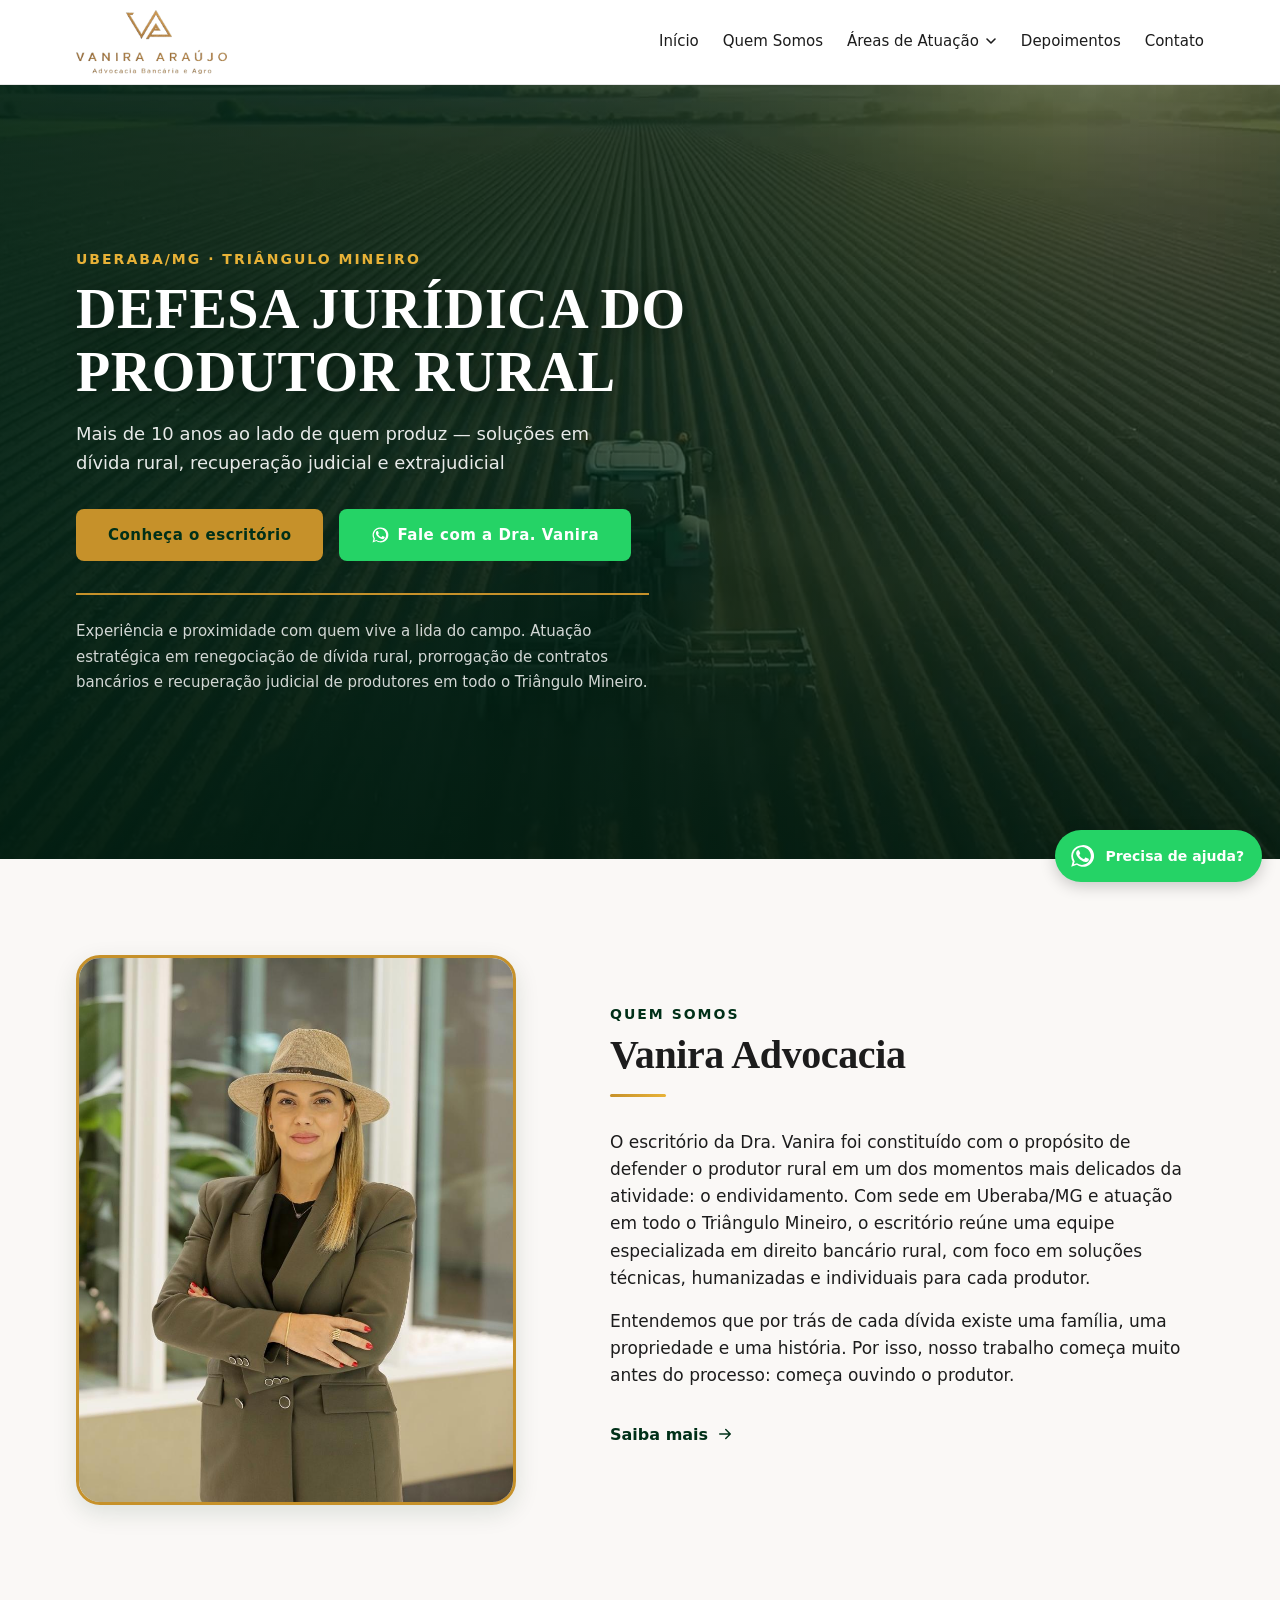
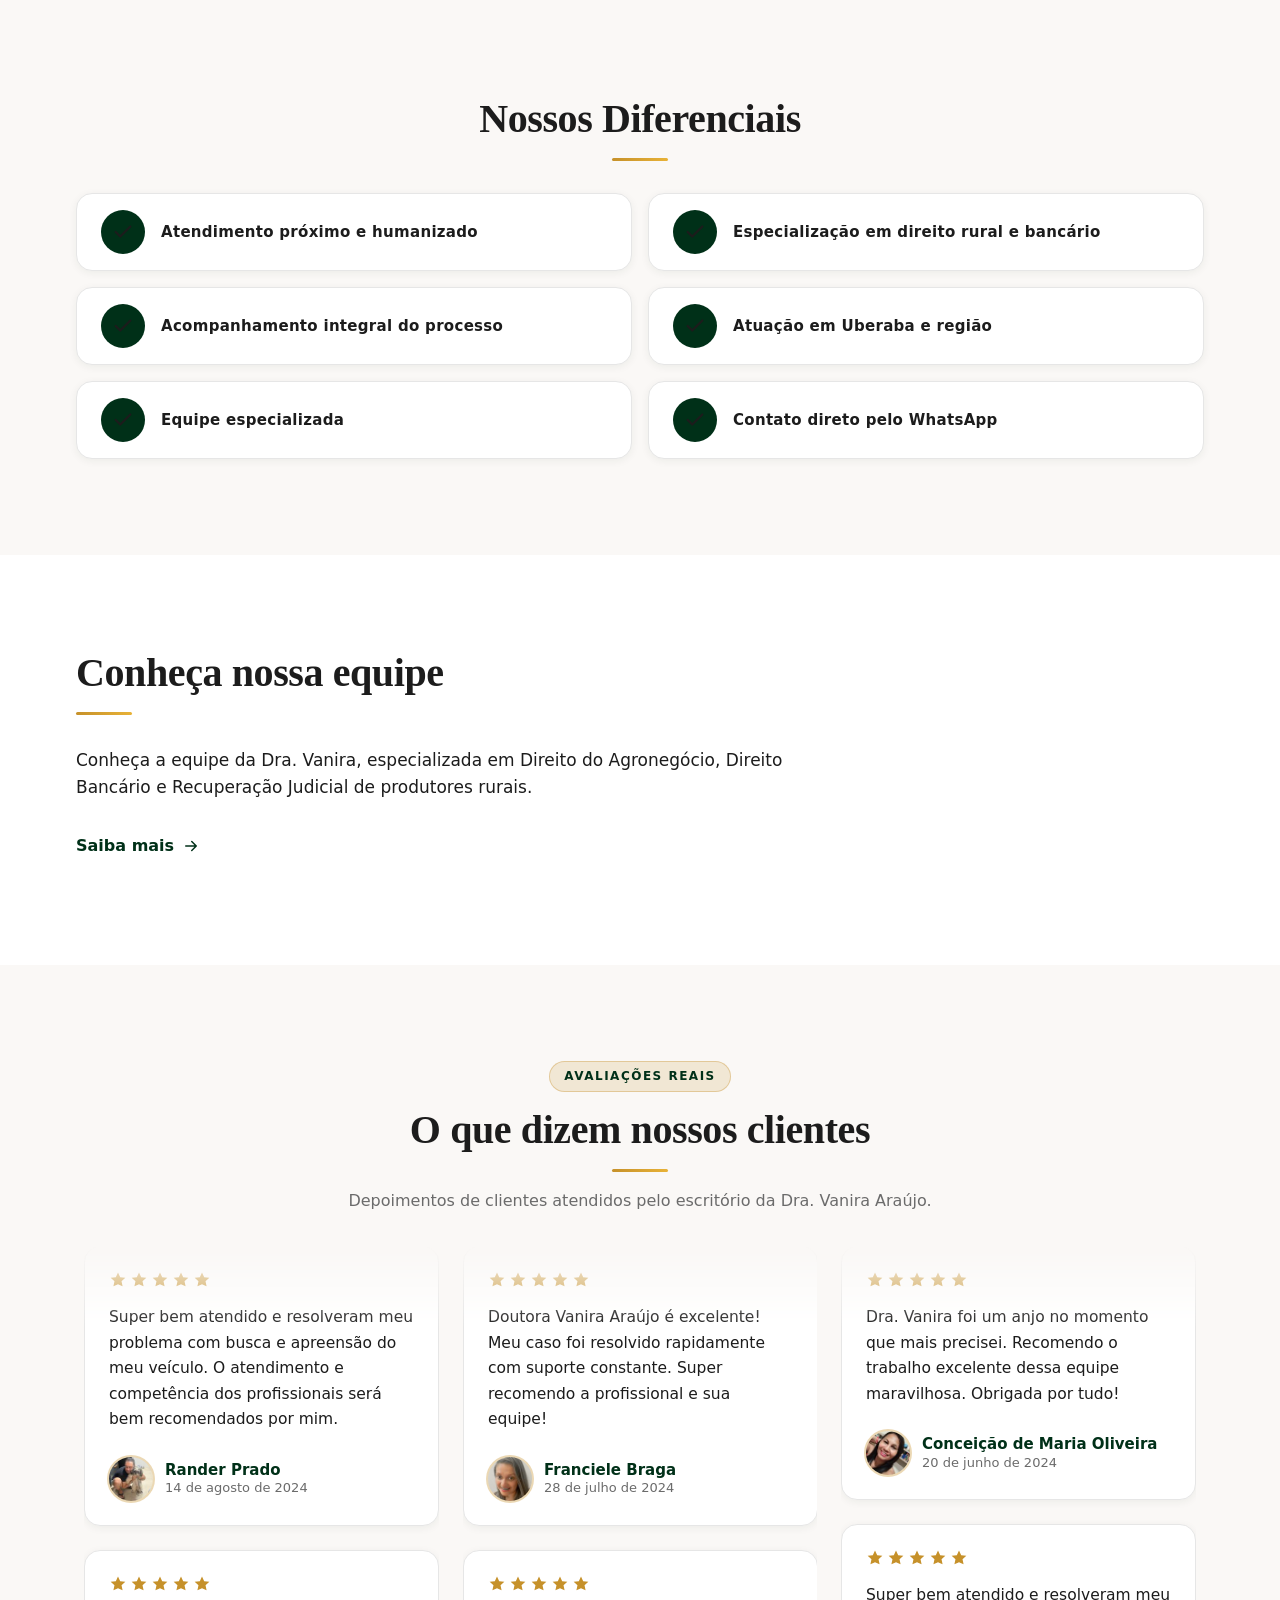
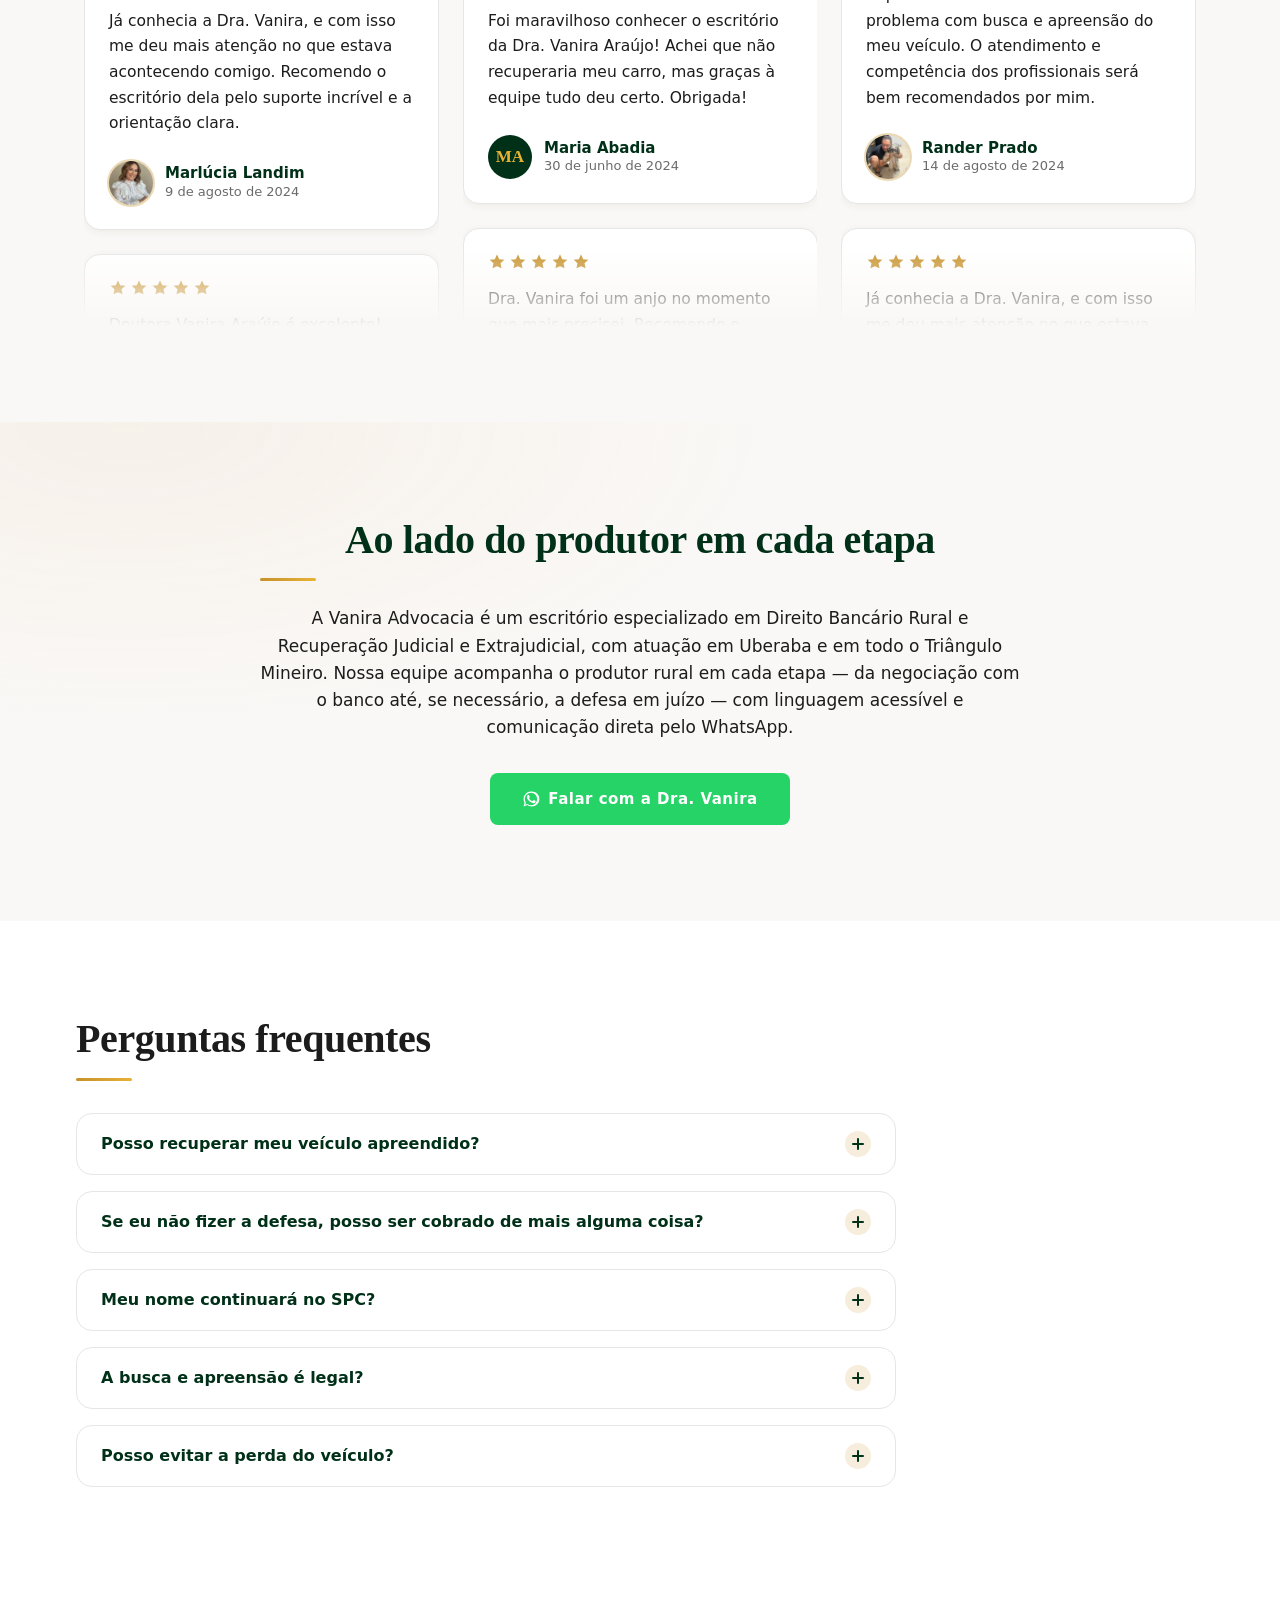
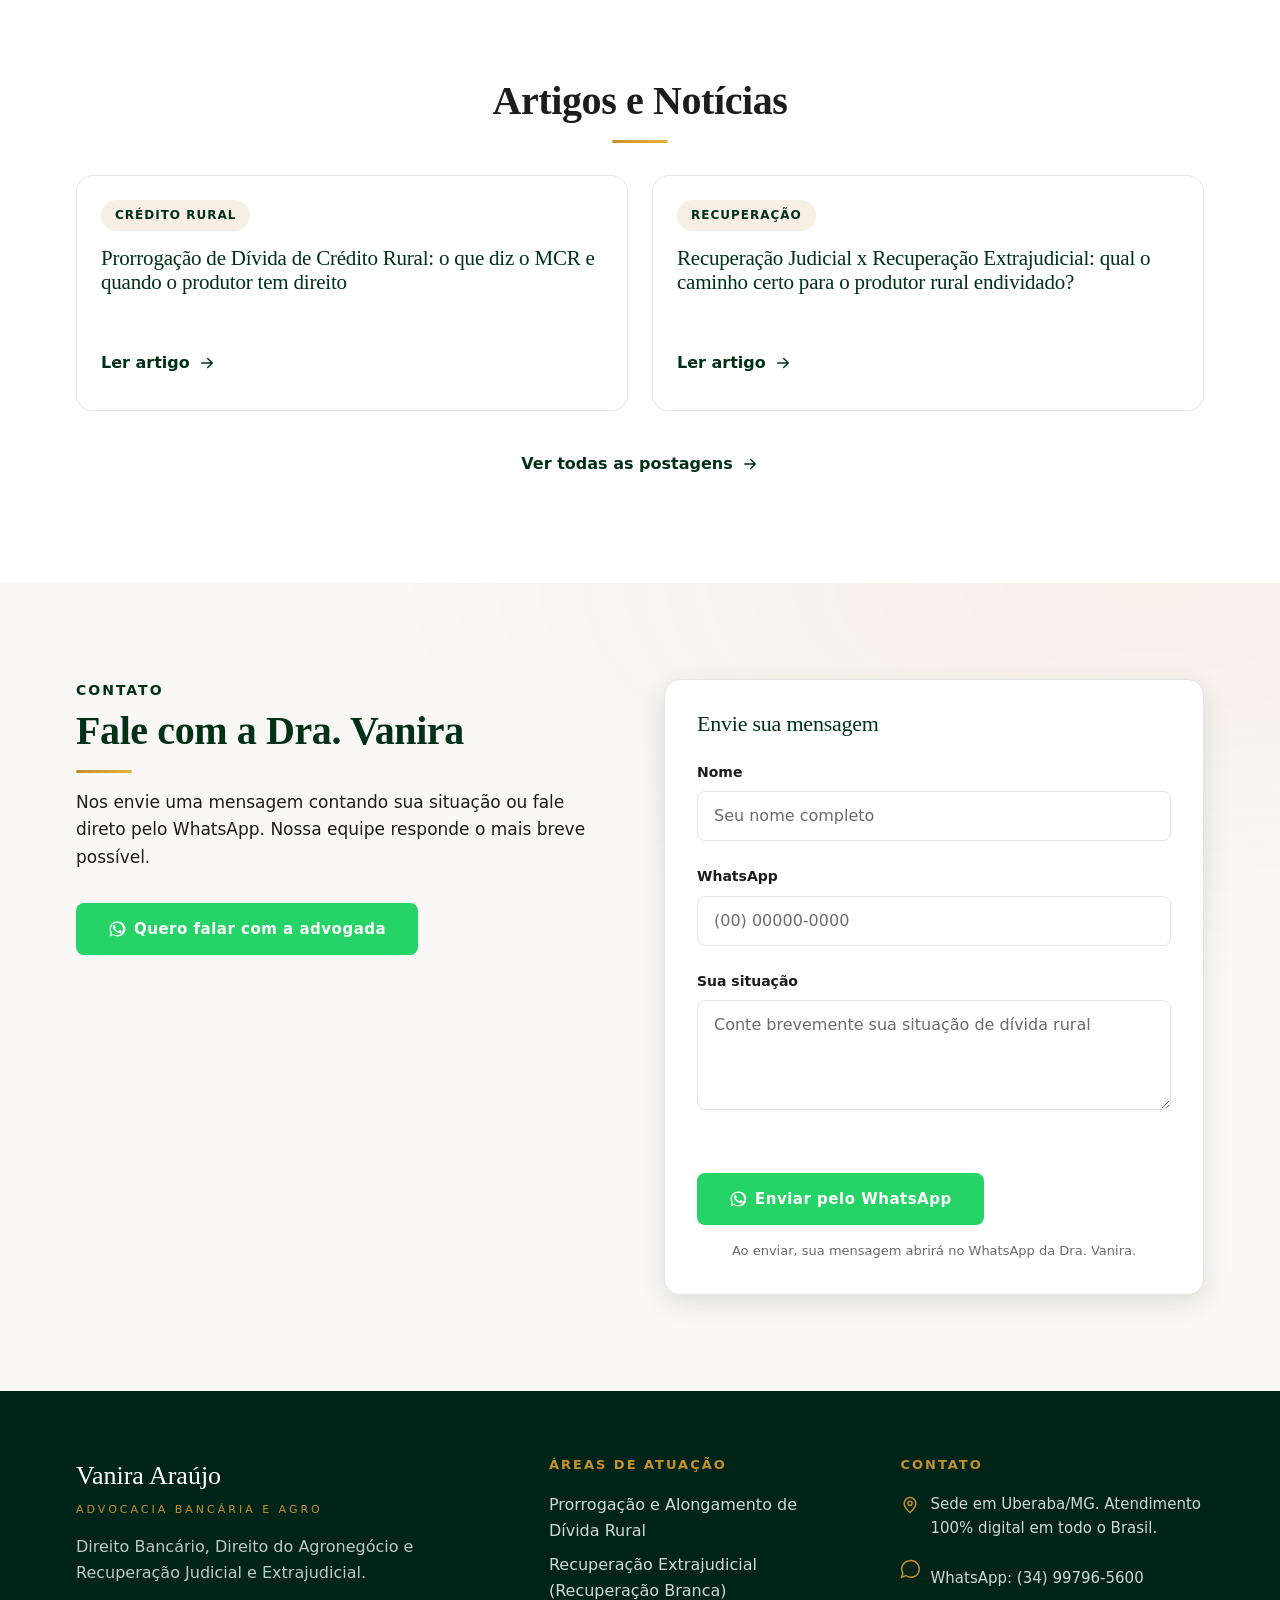
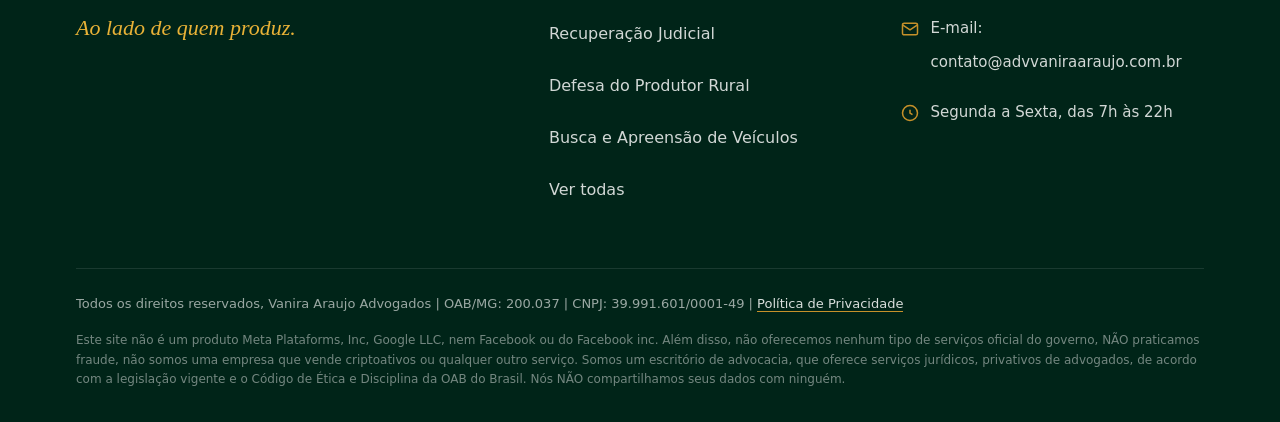
==== commit d4836136: "Usa a foto real de cada cliente nos depoimentos (autorizadas) Baixa e hospeda os avatares reais do p" ====
--- a/index.html
+++ b/index.html
@@ -384,7 +384,7 @@
             <div class="wall-stars" role="img" aria-label="5 de 5 estrelas"><svg viewBox="0 0 24 24" fill="currentColor" aria-hidden="true"><path d="M12 2l2.9 6.3 6.9.7-5.1 4.6 1.4 6.8L12 17.8 5.9 20.4l1.4-6.8L2.2 9l6.9-.7z"/></svg><svg viewBox="0 0 24 24" fill="currentColor" aria-hidden="true"><path d="M12 2l2.9 6.3 6.9.7-5.1 4.6 1.4 6.8L12 17.8 5.9 20.4l1.4-6.8L2.2 9l6.9-.7z"/></svg><svg viewBox="0 0 24 24" fill="currentColor" aria-hidden="true"><path d="M12 2l2.9 6.3 6.9.7-5.1 4.6 1.4 6.8L12 17.8 5.9 20.4l1.4-6.8L2.2 9l6.9-.7z"/></svg><svg viewBox="0 0 24 24" fill="currentColor" aria-hidden="true"><path d="M12 2l2.9 6.3 6.9.7-5.1 4.6 1.4 6.8L12 17.8 5.9 20.4l1.4-6.8L2.2 9l6.9-.7z"/></svg><svg viewBox="0 0 24 24" fill="currentColor" aria-hidden="true"><path d="M12 2l2.9 6.3 6.9.7-5.1 4.6 1.4 6.8L12 17.8 5.9 20.4l1.4-6.8L2.2 9l6.9-.7z"/></svg></div>
             <blockquote>Super bem atendido e resolveram meu problema com busca e apreensão do meu veículo. O atendimento e competência dos profissionais será bem recomendados por mim.</blockquote>
             <figcaption class="wall-author">
-              <span class="wall-avatar" aria-hidden="true">RP</span>
+              <img class="wall-avatar" src="/av-rander-prado.jpg" alt="Foto de Rander Prado" width="44" height="44" loading="lazy" decoding="async">
               <span class="wall-meta">
                 <span class="nome">Rander Prado</span>
                 <span class="data">14 de agosto de 2024</span>
@@ -395,7 +395,7 @@
             <div class="wall-stars" role="img" aria-label="5 de 5 estrelas"><svg viewBox="0 0 24 24" fill="currentColor" aria-hidden="true"><path d="M12 2l2.9 6.3 6.9.7-5.1 4.6 1.4 6.8L12 17.8 5.9 20.4l1.4-6.8L2.2 9l6.9-.7z"/></svg><svg viewBox="0 0 24 24" fill="currentColor" aria-hidden="true"><path d="M12 2l2.9 6.3 6.9.7-5.1 4.6 1.4 6.8L12 17.8 5.9 20.4l1.4-6.8L2.2 9l6.9-.7z"/></svg><svg viewBox="0 0 24 24" fill="currentColor" aria-hidden="true"><path d="M12 2l2.9 6.3 6.9.7-5.1 4.6 1.4 6.8L12 17.8 5.9 20.4l1.4-6.8L2.2 9l6.9-.7z"/></svg><svg viewBox="0 0 24 24" fill="currentColor" aria-hidden="true"><path d="M12 2l2.9 6.3 6.9.7-5.1 4.6 1.4 6.8L12 17.8 5.9 20.4l1.4-6.8L2.2 9l6.9-.7z"/></svg><svg viewBox="0 0 24 24" fill="currentColor" aria-hidden="true"><path d="M12 2l2.9 6.3 6.9.7-5.1 4.6 1.4 6.8L12 17.8 5.9 20.4l1.4-6.8L2.2 9l6.9-.7z"/></svg></div>
             <blockquote>Já conhecia a Dra. Vanira, e com isso me deu mais atenção no que estava acontecendo comigo. Recomendo o escritório dela pelo suporte incrível e a orientação clara.</blockquote>
             <figcaption class="wall-author">
-              <span class="wall-avatar" aria-hidden="true">ML</span>
+              <img class="wall-avatar" src="/av-marlucia-landim.jpg" alt="Foto de Marlúcia Landim" width="44" height="44" loading="lazy" decoding="async">
               <span class="wall-meta">
                 <span class="nome">Marlúcia Landim</span>
                 <span class="data">9 de agosto de 2024</span>
@@ -406,7 +406,7 @@
             <div class="wall-stars" role="img" aria-label="5 de 5 estrelas"><svg viewBox="0 0 24 24" fill="currentColor" aria-hidden="true"><path d="M12 2l2.9 6.3 6.9.7-5.1 4.6 1.4 6.8L12 17.8 5.9 20.4l1.4-6.8L2.2 9l6.9-.7z"/></svg><svg viewBox="0 0 24 24" fill="currentColor" aria-hidden="true"><path d="M12 2l2.9 6.3 6.9.7-5.1 4.6 1.4 6.8L12 17.8 5.9 20.4l1.4-6.8L2.2 9l6.9-.7z"/></svg><svg viewBox="0 0 24 24" fill="currentColor" aria-hidden="true"><path d="M12 2l2.9 6.3 6.9.7-5.1 4.6 1.4 6.8L12 17.8 5.9 20.4l1.4-6.8L2.2 9l6.9-.7z"/></svg><svg viewBox="0 0 24 24" fill="currentColor" aria-hidden="true"><path d="M12 2l2.9 6.3 6.9.7-5.1 4.6 1.4 6.8L12 17.8 5.9 20.4l1.4-6.8L2.2 9l6.9-.7z"/></svg><svg viewBox="0 0 24 24" fill="currentColor" aria-hidden="true"><path d="M12 2l2.9 6.3 6.9.7-5.1 4.6 1.4 6.8L12 17.8 5.9 20.4l1.4-6.8L2.2 9l6.9-.7z"/></svg></div>
             <blockquote>Doutora Vanira Araújo é excelente! Meu caso foi resolvido rapidamente com suporte constante. Super recomendo a profissional e sua equipe!</blockquote>
             <figcaption class="wall-author">
-              <span class="wall-avatar" aria-hidden="true">FB</span>
+              <img class="wall-avatar" src="/av-franciele-braga.jpg" alt="Foto de Franciele Braga" width="44" height="44" loading="lazy" decoding="async">
               <span class="wall-meta">
                 <span class="nome">Franciele Braga</span>
                 <span class="data">28 de julho de 2024</span>
@@ -417,7 +417,7 @@
             <div class="wall-stars" role="img" aria-label="5 de 5 estrelas"><svg viewBox="0 0 24 24" fill="currentColor" aria-hidden="true"><path d="M12 2l2.9 6.3 6.9.7-5.1 4.6 1.4 6.8L12 17.8 5.9 20.4l1.4-6.8L2.2 9l6.9-.7z"/></svg><svg viewBox="0 0 24 24" fill="currentColor" aria-hidden="true"><path d="M12 2l2.9 6.3 6.9.7-5.1 4.6 1.4 6.8L12 17.8 5.9 20.4l1.4-6.8L2.2 9l6.9-.7z"/></svg><svg viewBox="0 0 24 24" fill="currentColor" aria-hidden="true"><path d="M12 2l2.9 6.3 6.9.7-5.1 4.6 1.4 6.8L12 17.8 5.9 20.4l1.4-6.8L2.2 9l6.9-.7z"/></svg><svg viewBox="0 0 24 24" fill="currentColor" aria-hidden="true"><path d="M12 2l2.9 6.3 6.9.7-5.1 4.6 1.4 6.8L12 17.8 5.9 20.4l1.4-6.8L2.2 9l6.9-.7z"/></svg><svg viewBox="0 0 24 24" fill="currentColor" aria-hidden="true"><path d="M12 2l2.9 6.3 6.9.7-5.1 4.6 1.4 6.8L12 17.8 5.9 20.4l1.4-6.8L2.2 9l6.9-.7z"/></svg></div>
             <blockquote>Foi maravilhoso conhecer o escritório da Dra. Vanira Araújo! Achei que não recuperaria meu carro, mas graças à equipe tudo deu certo. Obrigada!</blockquote>
             <figcaption class="wall-author">
-              <span class="wall-avatar" aria-hidden="true">MA</span>
+              <span class="wall-avatar wall-avatar--ini" aria-hidden="true">MA</span>
               <span class="wall-meta">
                 <span class="nome">Maria Abadia</span>
                 <span class="data">30 de junho de 2024</span>
@@ -428,7 +428,7 @@
             <div class="wall-stars" role="img" aria-label="5 de 5 estrelas"><svg viewBox="0 0 24 24" fill="currentColor" aria-hidden="true"><path d="M12 2l2.9 6.3 6.9.7-5.1 4.6 1.4 6.8L12 17.8 5.9 20.4l1.4-6.8L2.2 9l6.9-.7z"/></svg><svg viewBox="0 0 24 24" fill="currentColor" aria-hidden="true"><path d="M12 2l2.9 6.3 6.9.7-5.1 4.6 1.4 6.8L12 17.8 5.9 20.4l1.4-6.8L2.2 9l6.9-.7z"/></svg><svg viewBox="0 0 24 24" fill="currentColor" aria-hidden="true"><path d="M12 2l2.9 6.3 6.9.7-5.1 4.6 1.4 6.8L12 17.8 5.9 20.4l1.4-6.8L2.2 9l6.9-.7z"/></svg><svg viewBox="0 0 24 24" fill="currentColor" aria-hidden="true"><path d="M12 2l2.9 6.3 6.9.7-5.1 4.6 1.4 6.8L12 17.8 5.9 20.4l1.4-6.8L2.2 9l6.9-.7z"/></svg><svg viewBox="0 0 24 24" fill="currentColor" aria-hidden="true"><path d="M12 2l2.9 6.3 6.9.7-5.1 4.6 1.4 6.8L12 17.8 5.9 20.4l1.4-6.8L2.2 9l6.9-.7z"/></svg></div>
             <blockquote>Dra. Vanira foi um anjo no momento que mais precisei. Recomendo o trabalho excelente dessa equipe maravilhosa. Obrigada por tudo!</blockquote>
             <figcaption class="wall-author">
-              <span class="wall-avatar" aria-hidden="true">CO</span>
+              <img class="wall-avatar" src="/av-conceicao-oliveira.jpg" alt="Foto de Conceição de Maria Oliveira" width="44" height="44" loading="lazy" decoding="async">
               <span class="wall-meta">
                 <span class="nome">Conceição de Maria Oliveira</span>
                 <span class="data">20 de junho de 2024</span>
@@ -439,7 +439,7 @@
             <div class="wall-stars" role="img" aria-label="5 de 5 estrelas"><svg viewBox="0 0 24 24" fill="currentColor" aria-hidden="true"><path d="M12 2l2.9 6.3 6.9.7-5.1 4.6 1.4 6.8L12 17.8 5.9 20.4l1.4-6.8L2.2 9l6.9-.7z"/></svg><svg viewBox="0 0 24 24" fill="currentColor" aria-hidden="true"><path d="M12 2l2.9 6.3 6.9.7-5.1 4.6 1.4 6.8L12 17.8 5.9 20.4l1.4-6.8L2.2 9l6.9-.7z"/></svg><svg viewBox="0 0 24 24" fill="currentColor" aria-hidden="true"><path d="M12 2l2.9 6.3 6.9.7-5.1 4.6 1.4 6.8L12 17.8 5.9 20.4l1.4-6.8L2.2 9l6.9-.7z"/></svg><svg viewBox="0 0 24 24" fill="currentColor" aria-hidden="true"><path d="M12 2l2.9 6.3 6.9.7-5.1 4.6 1.4 6.8L12 17.8 5.9 20.4l1.4-6.8L2.2 9l6.9-.7z"/></svg><svg viewBox="0 0 24 24" fill="currentColor" aria-hidden="true"><path d="M12 2l2.9 6.3 6.9.7-5.1 4.6 1.4 6.8L12 17.8 5.9 20.4l1.4-6.8L2.2 9l6.9-.7z"/></svg></div>
             <blockquote>Super bem atendido e resolveram meu problema com busca e apreensão do meu veículo. O atendimento e competência dos profissionais será bem recomendados por mim.</blockquote>
             <figcaption class="wall-author">
-              <span class="wall-avatar" aria-hidden="true">RP</span>
+              <img class="wall-avatar" src="/av-rander-prado.jpg" alt="Foto de Rander Prado" width="44" height="44" loading="lazy" decoding="async">
               <span class="wall-meta">
                 <span class="nome">Rander Prado</span>
                 <span class="data">14 de agosto de 2024</span>
@@ -450,7 +450,7 @@
             <div class="wall-stars" role="img" aria-label="5 de 5 estrelas"><svg viewBox="0 0 24 24" fill="currentColor" aria-hidden="true"><path d="M12 2l2.9 6.3 6.9.7-5.1 4.6 1.4 6.8L12 17.8 5.9 20.4l1.4-6.8L2.2 9l6.9-.7z"/></svg><svg viewBox="0 0 24 24" fill="currentColor" aria-hidden="true"><path d="M12 2l2.9 6.3 6.9.7-5.1 4.6 1.4 6.8L12 17.8 5.9 20.4l1.4-6.8L2.2 9l6.9-.7z"/></svg><svg viewBox="0 0 24 24" fill="currentColor" aria-hidden="true"><path d="M12 2l2.9 6.3 6.9.7-5.1 4.6 1.4 6.8L12 17.8 5.9 20.4l1.4-6.8L2.2 9l6.9-.7z"/></svg><svg viewBox="0 0 24 24" fill="currentColor" aria-hidden="true"><path d="M12 2l2.9 6.3 6.9.7-5.1 4.6 1.4 6.8L12 17.8 5.9 20.4l1.4-6.8L2.2 9l6.9-.7z"/></svg><svg viewBox="0 0 24 24" fill="currentColor" aria-hidden="true"><path d="M12 2l2.9 6.3 6.9.7-5.1 4.6 1.4 6.8L12 17.8 5.9 20.4l1.4-6.8L2.2 9l6.9-.7z"/></svg></div>
             <blockquote>Já conhecia a Dra. Vanira, e com isso me deu mais atenção no que estava acontecendo comigo. Recomendo o escritório dela pelo suporte incrível e a orientação clara.</blockquote>
             <figcaption class="wall-author">
-              <span class="wall-avatar" aria-hidden="true">ML</span>
+              <img class="wall-avatar" src="/av-marlucia-landim.jpg" alt="Foto de Marlúcia Landim" width="44" height="44" loading="lazy" decoding="async">
               <span class="wall-meta">
                 <span class="nome">Marlúcia Landim</span>
                 <span class="data">9 de agosto de 2024</span>
@@ -461,7 +461,7 @@
             <div class="wall-stars" role="img" aria-label="5 de 5 estrelas"><svg viewBox="0 0 24 24" fill="currentColor" aria-hidden="true"><path d="M12 2l2.9 6.3 6.9.7-5.1 4.6 1.4 6.8L12 17.8 5.9 20.4l1.4-6.8L2.2 9l6.9-.7z"/></svg><svg viewBox="0 0 24 24" fill="currentColor" aria-hidden="true"><path d="M12 2l2.9 6.3 6.9.7-5.1 4.6 1.4 6.8L12 17.8 5.9 20.4l1.4-6.8L2.2 9l6.9-.7z"/></svg><svg viewBox="0 0 24 24" fill="currentColor" aria-hidden="true"><path d="M12 2l2.9 6.3 6.9.7-5.1 4.6 1.4 6.8L12 17.8 5.9 20.4l1.4-6.8L2.2 9l6.9-.7z"/></svg><svg viewBox="0 0 24 24" fill="currentColor" aria-hidden="true"><path d="M12 2l2.9 6.3 6.9.7-5.1 4.6 1.4 6.8L12 17.8 5.9 20.4l1.4-6.8L2.2 9l6.9-.7z"/></svg><svg viewBox="0 0 24 24" fill="currentColor" aria-hidden="true"><path d="M12 2l2.9 6.3 6.9.7-5.1 4.6 1.4 6.8L12 17.8 5.9 20.4l1.4-6.8L2.2 9l6.9-.7z"/></svg></div>
             <blockquote>Doutora Vanira Araújo é excelente! Meu caso foi resolvido rapidamente com suporte constante. Super recomendo a profissional e sua equipe!</blockquote>
             <figcaption class="wall-author">
-              <span class="wall-avatar" aria-hidden="true">FB</span>
+              <img class="wall-avatar" src="/av-franciele-braga.jpg" alt="Foto de Franciele Braga" width="44" height="44" loading="lazy" decoding="async">
               <span class="wall-meta">
                 <span class="nome">Franciele Braga</span>
                 <span class="data">28 de julho de 2024</span>
@@ -472,7 +472,7 @@
             <div class="wall-stars" role="img" aria-label="5 de 5 estrelas"><svg viewBox="0 0 24 24" fill="currentColor" aria-hidden="true"><path d="M12 2l2.9 6.3 6.9.7-5.1 4.6 1.4 6.8L12 17.8 5.9 20.4l1.4-6.8L2.2 9l6.9-.7z"/></svg><svg viewBox="0 0 24 24" fill="currentColor" aria-hidden="true"><path d="M12 2l2.9 6.3 6.9.7-5.1 4.6 1.4 6.8L12 17.8 5.9 20.4l1.4-6.8L2.2 9l6.9-.7z"/></svg><svg viewBox="0 0 24 24" fill="currentColor" aria-hidden="true"><path d="M12 2l2.9 6.3 6.9.7-5.1 4.6 1.4 6.8L12 17.8 5.9 20.4l1.4-6.8L2.2 9l6.9-.7z"/></svg><svg viewBox="0 0 24 24" fill="currentColor" aria-hidden="true"><path d="M12 2l2.9 6.3 6.9.7-5.1 4.6 1.4 6.8L12 17.8 5.9 20.4l1.4-6.8L2.2 9l6.9-.7z"/></svg><svg viewBox="0 0 24 24" fill="currentColor" aria-hidden="true"><path d="M12 2l2.9 6.3 6.9.7-5.1 4.6 1.4 6.8L12 17.8 5.9 20.4l1.4-6.8L2.2 9l6.9-.7z"/></svg></div>
             <blockquote>Foi maravilhoso conhecer o escritório da Dra. Vanira Araújo! Achei que não recuperaria meu carro, mas graças à equipe tudo deu certo. Obrigada!</blockquote>
             <figcaption class="wall-author">
-              <span class="wall-avatar" aria-hidden="true">MA</span>
+              <span class="wall-avatar wall-avatar--ini" aria-hidden="true">MA</span>
               <span class="wall-meta">
                 <span class="nome">Maria Abadia</span>
                 <span class="data">30 de junho de 2024</span>
@@ -483,7 +483,7 @@
             <div class="wall-stars" role="img" aria-label="5 de 5 estrelas"><svg viewBox="0 0 24 24" fill="currentColor" aria-hidden="true"><path d="M12 2l2.9 6.3 6.9.7-5.1 4.6 1.4 6.8L12 17.8 5.9 20.4l1.4-6.8L2.2 9l6.9-.7z"/></svg><svg viewBox="0 0 24 24" fill="currentColor" aria-hidden="true"><path d="M12 2l2.9 6.3 6.9.7-5.1 4.6 1.4 6.8L12 17.8 5.9 20.4l1.4-6.8L2.2 9l6.9-.7z"/></svg><svg viewBox="0 0 24 24" fill="currentColor" aria-hidden="true"><path d="M12 2l2.9 6.3 6.9.7-5.1 4.6 1.4 6.8L12 17.8 5.9 20.4l1.4-6.8L2.2 9l6.9-.7z"/></svg><svg viewBox="0 0 24 24" fill="currentColor" aria-hidden="true"><path d="M12 2l2.9 6.3 6.9.7-5.1 4.6 1.4 6.8L12 17.8 5.9 20.4l1.4-6.8L2.2 9l6.9-.7z"/></svg><svg viewBox="0 0 24 24" fill="currentColor" aria-hidden="true"><path d="M12 2l2.9 6.3 6.9.7-5.1 4.6 1.4 6.8L12 17.8 5.9 20.4l1.4-6.8L2.2 9l6.9-.7z"/></svg></div>
             <blockquote>Dra. Vanira foi um anjo no momento que mais precisei. Recomendo o trabalho excelente dessa equipe maravilhosa. Obrigada por tudo!</blockquote>
             <figcaption class="wall-author">
-              <span class="wall-avatar" aria-hidden="true">CO</span>
+              <img class="wall-avatar" src="/av-conceicao-oliveira.jpg" alt="Foto de Conceição de Maria Oliveira" width="44" height="44" loading="lazy" decoding="async">
               <span class="wall-meta">
                 <span class="nome">Conceição de Maria Oliveira</span>
                 <span class="data">20 de junho de 2024</span>
@@ -498,7 +498,7 @@
             <div class="wall-stars" role="img" aria-label="5 de 5 estrelas"><svg viewBox="0 0 24 24" fill="currentColor" aria-hidden="true"><path d="M12 2l2.9 6.3 6.9.7-5.1 4.6 1.4 6.8L12 17.8 5.9 20.4l1.4-6.8L2.2 9l6.9-.7z"/></svg><svg viewBox="0 0 24 24" fill="currentColor" aria-hidden="true"><path d="M12 2l2.9 6.3 6.9.7-5.1 4.6 1.4 6.8L12 17.8 5.9 20.4l1.4-6.8L2.2 9l6.9-.7z"/></svg><svg viewBox="0 0 24 24" fill="currentColor" aria-hidden="true"><path d="M12 2l2.9 6.3 6.9.7-5.1 4.6 1.4 6.8L12 17.8 5.9 20.4l1.4-6.8L2.2 9l6.9-.7z"/></svg><svg viewBox="0 0 24 24" fill="currentColor" aria-hidden="true"><path d="M12 2l2.9 6.3 6.9.7-5.1 4.6 1.4 6.8L12 17.8 5.9 20.4l1.4-6.8L2.2 9l6.9-.7z"/></svg><svg viewBox="0 0 24 24" fill="currentColor" aria-hidden="true"><path d="M12 2l2.9 6.3 6.9.7-5.1 4.6 1.4 6.8L12 17.8 5.9 20.4l1.4-6.8L2.2 9l6.9-.7z"/></svg></div>
             <blockquote>Doutora Vanira Araújo é excelente! Meu caso foi resolvido rapidamente com suporte constante. Super recomendo a profissional e sua equipe!</blockquote>
             <figcaption class="wall-author">
-              <span class="wall-avatar" aria-hidden="true">FB</span>
+              <img class="wall-avatar" src="/av-franciele-braga.jpg" alt="Foto de Franciele Braga" width="44" height="44" loading="lazy" decoding="async">
               <span class="wall-meta">
                 <span class="nome">Franciele Braga</span>
                 <span class="data">28 de julho de 2024</span>
@@ -509,7 +509,7 @@
             <div class="wall-stars" role="img" aria-label="5 de 5 estrelas"><svg viewBox="0 0 24 24" fill="currentColor" aria-hidden="true"><path d="M12 2l2.9 6.3 6.9.7-5.1 4.6 1.4 6.8L12 17.8 5.9 20.4l1.4-6.8L2.2 9l6.9-.7z"/></svg><svg viewBox="0 0 24 24" fill="currentColor" aria-hidden="true"><path d="M12 2l2.9 6.3 6.9.7-5.1 4.6 1.4 6.8L12 17.8 5.9 20.4l1.4-6.8L2.2 9l6.9-.7z"/></svg><svg viewBox="0 0 24 24" fill="currentColor" aria-hidden="true"><path d="M12 2l2.9 6.3 6.9.7-5.1 4.6 1.4 6.8L12 17.8 5.9 20.4l1.4-6.8L2.2 9l6.9-.7z"/></svg><svg viewBox="0 0 24 24" fill="currentColor" aria-hidden="true"><path d="M12 2l2.9 6.3 6.9.7-5.1 4.6 1.4 6.8L12 17.8 5.9 20.4l1.4-6.8L2.2 9l6.9-.7z"/></svg><svg viewBox="0 0 24 24" fill="currentColor" aria-hidden="true"><path d="M12 2l2.9 6.3 6.9.7-5.1 4.6 1.4 6.8L12 17.8 5.9 20.4l1.4-6.8L2.2 9l6.9-.7z"/></svg></div>
             <blockquote>Foi maravilhoso conhecer o escritório da Dra. Vanira Araújo! Achei que não recuperaria meu carro, mas graças à equipe tudo deu certo. Obrigada!</blockquote>
             <figcaption class="wall-author">
-              <span class="wall-avatar" aria-hidden="true">MA</span>
+              <span class="wall-avatar wall-avatar--ini" aria-hidden="true">MA</span>
               <span class="wall-meta">
                 <span class="nome">Maria Abadia</span>
                 <span class="data">30 de junho de 2024</span>
@@ -520,7 +520,7 @@
             <div class="wall-stars" role="img" aria-label="5 de 5 estrelas"><svg viewBox="0 0 24 24" fill="currentColor" aria-hidden="true"><path d="M12 2l2.9 6.3 6.9.7-5.1 4.6 1.4 6.8L12 17.8 5.9 20.4l1.4-6.8L2.2 9l6.9-.7z"/></svg><svg viewBox="0 0 24 24" fill="currentColor" aria-hidden="true"><path d="M12 2l2.9 6.3 6.9.7-5.1 4.6 1.4 6.8L12 17.8 5.9 20.4l1.4-6.8L2.2 9l6.9-.7z"/></svg><svg viewBox="0 0 24 24" fill="currentColor" aria-hidden="true"><path d="M12 2l2.9 6.3 6.9.7-5.1 4.6 1.4 6.8L12 17.8 5.9 20.4l1.4-6.8L2.2 9l6.9-.7z"/></svg><svg viewBox="0 0 24 24" fill="currentColor" aria-hidden="true"><path d="M12 2l2.9 6.3 6.9.7-5.1 4.6 1.4 6.8L12 17.8 5.9 20.4l1.4-6.8L2.2 9l6.9-.7z"/></svg><svg viewBox="0 0 24 24" fill="currentColor" aria-hidden="true"><path d="M12 2l2.9 6.3 6.9.7-5.1 4.6 1.4 6.8L12 17.8 5.9 20.4l1.4-6.8L2.2 9l6.9-.7z"/></svg></div>
             <blockquote>Dra. Vanira foi um anjo no momento que mais precisei. Recomendo o trabalho excelente dessa equipe maravilhosa. Obrigada por tudo!</blockquote>
             <figcaption class="wall-author">
-              <span class="wall-avatar" aria-hidden="true">CO</span>
+              <img class="wall-avatar" src="/av-conceicao-oliveira.jpg" alt="Foto de Conceição de Maria Oliveira" width="44" height="44" loading="lazy" decoding="async">
               <span class="wall-meta">
                 <span class="nome">Conceição de Maria Oliveira</span>
                 <span class="data">20 de junho de 2024</span>
@@ -531,7 +531,7 @@
             <div class="wall-stars" role="img" aria-label="5 de 5 estrelas"><svg viewBox="0 0 24 24" fill="currentColor" aria-hidden="true"><path d="M12 2l2.9 6.3 6.9.7-5.1 4.6 1.4 6.8L12 17.8 5.9 20.4l1.4-6.8L2.2 9l6.9-.7z"/></svg><svg viewBox="0 0 24 24" fill="currentColor" aria-hidden="true"><path d="M12 2l2.9 6.3 6.9.7-5.1 4.6 1.4 6.8L12 17.8 5.9 20.4l1.4-6.8L2.2 9l6.9-.7z"/></svg><svg viewBox="0 0 24 24" fill="currentColor" aria-hidden="true"><path d="M12 2l2.9 6.3 6.9.7-5.1 4.6 1.4 6.8L12 17.8 5.9 20.4l1.4-6.8L2.2 9l6.9-.7z"/></svg><svg viewBox="0 0 24 24" fill="currentColor" aria-hidden="true"><path d="M12 2l2.9 6.3 6.9.7-5.1 4.6 1.4 6.8L12 17.8 5.9 20.4l1.4-6.8L2.2 9l6.9-.7z"/></svg><svg viewBox="0 0 24 24" fill="currentColor" aria-hidden="true"><path d="M12 2l2.9 6.3 6.9.7-5.1 4.6 1.4 6.8L12 17.8 5.9 20.4l1.4-6.8L2.2 9l6.9-.7z"/></svg></div>
             <blockquote>Super bem atendido e resolveram meu problema com busca e apreensão do meu veículo. O atendimento e competência dos profissionais será bem recomendados por mim.</blockquote>
             <figcaption class="wall-author">
-              <span class="wall-avatar" aria-hidden="true">RP</span>
+              <img class="wall-avatar" src="/av-rander-prado.jpg" alt="Foto de Rander Prado" width="44" height="44" loading="lazy" decoding="async">
               <span class="wall-meta">
                 <span class="nome">Rander Prado</span>
                 <span class="data">14 de agosto de 2024</span>
@@ -542,7 +542,7 @@
             <div class="wall-stars" role="img" aria-label="5 de 5 estrelas"><svg viewBox="0 0 24 24" fill="currentColor" aria-hidden="true"><path d="M12 2l2.9 6.3 6.9.7-5.1 4.6 1.4 6.8L12 17.8 5.9 20.4l1.4-6.8L2.2 9l6.9-.7z"/></svg><svg viewBox="0 0 24 24" fill="currentColor" aria-hidden="true"><path d="M12 2l2.9 6.3 6.9.7-5.1 4.6 1.4 6.8L12 17.8 5.9 20.4l1.4-6.8L2.2 9l6.9-.7z"/></svg><svg viewBox="0 0 24 24" fill="currentColor" aria-hidden="true"><path d="M12 2l2.9 6.3 6.9.7-5.1 4.6 1.4 6.8L12 17.8 5.9 20.4l1.4-6.8L2.2 9l6.9-.7z"/></svg><svg viewBox="0 0 24 24" fill="currentColor" aria-hidden="true"><path d="M12 2l2.9 6.3 6.9.7-5.1 4.6 1.4 6.8L12 17.8 5.9 20.4l1.4-6.8L2.2 9l6.9-.7z"/></svg><svg viewBox="0 0 24 24" fill="currentColor" aria-hidden="true"><path d="M12 2l2.9 6.3 6.9.7-5.1 4.6 1.4 6.8L12 17.8 5.9 20.4l1.4-6.8L2.2 9l6.9-.7z"/></svg></div>
             <blockquote>Já conhecia a Dra. Vanira, e com isso me deu mais atenção no que estava acontecendo comigo. Recomendo o escritório dela pelo suporte incrível e a orientação clara.</blockquote>
             <figcaption class="wall-author">
-              <span class="wall-avatar" aria-hidden="true">ML</span>
+              <img class="wall-avatar" src="/av-marlucia-landim.jpg" alt="Foto de Marlúcia Landim" width="44" height="44" loading="lazy" decoding="async">
               <span class="wall-meta">
                 <span class="nome">Marlúcia Landim</span>
                 <span class="data">9 de agosto de 2024</span>
@@ -553,7 +553,7 @@
             <div class="wall-stars" role="img" aria-label="5 de 5 estrelas"><svg viewBox="0 0 24 24" fill="currentColor" aria-hidden="true"><path d="M12 2l2.9 6.3 6.9.7-5.1 4.6 1.4 6.8L12 17.8 5.9 20.4l1.4-6.8L2.2 9l6.9-.7z"/></svg><svg viewBox="0 0 24 24" fill="currentColor" aria-hidden="true"><path d="M12 2l2.9 6.3 6.9.7-5.1 4.6 1.4 6.8L12 17.8 5.9 20.4l1.4-6.8L2.2 9l6.9-.7z"/></svg><svg viewBox="0 0 24 24" fill="currentColor" aria-hidden="true"><path d="M12 2l2.9 6.3 6.9.7-5.1 4.6 1.4 6.8L12 17.8 5.9 20.4l1.4-6.8L2.2 9l6.9-.7z"/></svg><svg viewBox="0 0 24 24" fill="currentColor" aria-hidden="true"><path d="M12 2l2.9 6.3 6.9.7-5.1 4.6 1.4 6.8L12 17.8 5.9 20.4l1.4-6.8L2.2 9l6.9-.7z"/></svg><svg viewBox="0 0 24 24" fill="currentColor" aria-hidden="true"><path d="M12 2l2.9 6.3 6.9.7-5.1 4.6 1.4 6.8L12 17.8 5.9 20.4l1.4-6.8L2.2 9l6.9-.7z"/></svg></div>
             <blockquote>Doutora Vanira Araújo é excelente! Meu caso foi resolvido rapidamente com suporte constante. Super recomendo a profissional e sua equipe!</blockquote>
             <figcaption class="wall-author">
-              <span class="wall-avatar" aria-hidden="true">FB</span>
+              <img class="wall-avatar" src="/av-franciele-braga.jpg" alt="Foto de Franciele Braga" width="44" height="44" loading="lazy" decoding="async">
               <span class="wall-meta">
                 <span class="nome">Franciele Braga</span>
                 <span class="data">28 de julho de 2024</span>
@@ -564,7 +564,7 @@
             <div class="wall-stars" role="img" aria-label="5 de 5 estrelas"><svg viewBox="0 0 24 24" fill="currentColor" aria-hidden="true"><path d="M12 2l2.9 6.3 6.9.7-5.1 4.6 1.4 6.8L12 17.8 5.9 20.4l1.4-6.8L2.2 9l6.9-.7z"/></svg><svg viewBox="0 0 24 24" fill="currentColor" aria-hidden="true"><path d="M12 2l2.9 6.3 6.9.7-5.1 4.6 1.4 6.8L12 17.8 5.9 20.4l1.4-6.8L2.2 9l6.9-.7z"/></svg><svg viewBox="0 0 24 24" fill="currentColor" aria-hidden="true"><path d="M12 2l2.9 6.3 6.9.7-5.1 4.6 1.4 6.8L12 17.8 5.9 20.4l1.4-6.8L2.2 9l6.9-.7z"/></svg><svg viewBox="0 0 24 24" fill="currentColor" aria-hidden="true"><path d="M12 2l2.9 6.3 6.9.7-5.1 4.6 1.4 6.8L12 17.8 5.9 20.4l1.4-6.8L2.2 9l6.9-.7z"/></svg><svg viewBox="0 0 24 24" fill="currentColor" aria-hidden="true"><path d="M12 2l2.9 6.3 6.9.7-5.1 4.6 1.4 6.8L12 17.8 5.9 20.4l1.4-6.8L2.2 9l6.9-.7z"/></svg></div>
             <blockquote>Foi maravilhoso conhecer o escritório da Dra. Vanira Araújo! Achei que não recuperaria meu carro, mas graças à equipe tudo deu certo. Obrigada!</blockquote>
             <figcaption class="wall-author">
-              <span class="wall-avatar" aria-hidden="true">MA</span>
+              <span class="wall-avatar wall-avatar--ini" aria-hidden="true">MA</span>
               <span class="wall-meta">
                 <span class="nome">Maria Abadia</span>
                 <span class="data">30 de junho de 2024</span>
@@ -575,7 +575,7 @@
             <div class="wall-stars" role="img" aria-label="5 de 5 estrelas"><svg viewBox="0 0 24 24" fill="currentColor" aria-hidden="true"><path d="M12 2l2.9 6.3 6.9.7-5.1 4.6 1.4 6.8L12 17.8 5.9 20.4l1.4-6.8L2.2 9l6.9-.7z"/></svg><svg viewBox="0 0 24 24" fill="currentColor" aria-hidden="true"><path d="M12 2l2.9 6.3 6.9.7-5.1 4.6 1.4 6.8L12 17.8 5.9 20.4l1.4-6.8L2.2 9l6.9-.7z"/></svg><svg viewBox="0 0 24 24" fill="currentColor" aria-hidden="true"><path d="M12 2l2.9 6.3 6.9.7-5.1 4.6 1.4 6.8L12 17.8 5.9 20.4l1.4-6.8L2.2 9l6.9-.7z"/></svg><svg viewBox="0 0 24 24" fill="currentColor" aria-hidden="true"><path d="M12 2l2.9 6.3 6.9.7-5.1 4.6 1.4 6.8L12 17.8 5.9 20.4l1.4-6.8L2.2 9l6.9-.7z"/></svg><svg viewBox="0 0 24 24" fill="currentColor" aria-hidden="true"><path d="M12 2l2.9 6.3 6.9.7-5.1 4.6 1.4 6.8L12 17.8 5.9 20.4l1.4-6.8L2.2 9l6.9-.7z"/></svg></div>
             <blockquote>Dra. Vanira foi um anjo no momento que mais precisei. Recomendo o trabalho excelente dessa equipe maravilhosa. Obrigada por tudo!</blockquote>
             <figcaption class="wall-author">
-              <span class="wall-avatar" aria-hidden="true">CO</span>
+              <img class="wall-avatar" src="/av-conceicao-oliveira.jpg" alt="Foto de Conceição de Maria Oliveira" width="44" height="44" loading="lazy" decoding="async">
               <span class="wall-meta">
                 <span class="nome">Conceição de Maria Oliveira</span>
                 <span class="data">20 de junho de 2024</span>
@@ -586,7 +586,7 @@
             <div class="wall-stars" role="img" aria-label="5 de 5 estrelas"><svg viewBox="0 0 24 24" fill="currentColor" aria-hidden="true"><path d="M12 2l2.9 6.3 6.9.7-5.1 4.6 1.4 6.8L12 17.8 5.9 20.4l1.4-6.8L2.2 9l6.9-.7z"/></svg><svg viewBox="0 0 24 24" fill="currentColor" aria-hidden="true"><path d="M12 2l2.9 6.3 6.9.7-5.1 4.6 1.4 6.8L12 17.8 5.9 20.4l1.4-6.8L2.2 9l6.9-.7z"/></svg><svg viewBox="0 0 24 24" fill="currentColor" aria-hidden="true"><path d="M12 2l2.9 6.3 6.9.7-5.1 4.6 1.4 6.8L12 17.8 5.9 20.4l1.4-6.8L2.2 9l6.9-.7z"/></svg><svg viewBox="0 0 24 24" fill="currentColor" aria-hidden="true"><path d="M12 2l2.9 6.3 6.9.7-5.1 4.6 1.4 6.8L12 17.8 5.9 20.4l1.4-6.8L2.2 9l6.9-.7z"/></svg><svg viewBox="0 0 24 24" fill="currentColor" aria-hidden="true"><path d="M12 2l2.9 6.3 6.9.7-5.1 4.6 1.4 6.8L12 17.8 5.9 20.4l1.4-6.8L2.2 9l6.9-.7z"/></svg></div>
             <blockquote>Super bem atendido e resolveram meu problema com busca e apreensão do meu veículo. O atendimento e competência dos profissionais será bem recomendados por mim.</blockquote>
             <figcaption class="wall-author">
-              <span class="wall-avatar" aria-hidden="true">RP</span>
+              <img class="wall-avatar" src="/av-rander-prado.jpg" alt="Foto de Rander Prado" width="44" height="44" loading="lazy" decoding="async">
               <span class="wall-meta">
                 <span class="nome">Rander Prado</span>
                 <span class="data">14 de agosto de 2024</span>
@@ -597,7 +597,7 @@
             <div class="wall-stars" role="img" aria-label="5 de 5 estrelas"><svg viewBox="0 0 24 24" fill="currentColor" aria-hidden="true"><path d="M12 2l2.9 6.3 6.9.7-5.1 4.6 1.4 6.8L12 17.8 5.9 20.4l1.4-6.8L2.2 9l6.9-.7z"/></svg><svg viewBox="0 0 24 24" fill="currentColor" aria-hidden="true"><path d="M12 2l2.9 6.3 6.9.7-5.1 4.6 1.4 6.8L12 17.8 5.9 20.4l1.4-6.8L2.2 9l6.9-.7z"/></svg><svg viewBox="0 0 24 24" fill="currentColor" aria-hidden="true"><path d="M12 2l2.9 6.3 6.9.7-5.1 4.6 1.4 6.8L12 17.8 5.9 20.4l1.4-6.8L2.2 9l6.9-.7z"/></svg><svg viewBox="0 0 24 24" fill="currentColor" aria-hidden="true"><path d="M12 2l2.9 6.3 6.9.7-5.1 4.6 1.4 6.8L12 17.8 5.9 20.4l1.4-6.8L2.2 9l6.9-.7z"/></svg><svg viewBox="0 0 24 24" fill="currentColor" aria-hidden="true"><path d="M12 2l2.9 6.3 6.9.7-5.1 4.6 1.4 6.8L12 17.8 5.9 20.4l1.4-6.8L2.2 9l6.9-.7z"/></svg></div>
             <blockquote>Já conhecia a Dra. Vanira, e com isso me deu mais atenção no que estava acontecendo comigo. Recomendo o escritório dela pelo suporte incrível e a orientação clara.</blockquote>
             <figcaption class="wall-author">
-              <span class="wall-avatar" aria-hidden="true">ML</span>
+              <img class="wall-avatar" src="/av-marlucia-landim.jpg" alt="Foto de Marlúcia Landim" width="44" height="44" loading="lazy" decoding="async">
               <span class="wall-meta">
                 <span class="nome">Marlúcia Landim</span>
                 <span class="data">9 de agosto de 2024</span>
@@ -612,7 +612,7 @@
             <div class="wall-stars" role="img" aria-label="5 de 5 estrelas"><svg viewBox="0 0 24 24" fill="currentColor" aria-hidden="true"><path d="M12 2l2.9 6.3 6.9.7-5.1 4.6 1.4 6.8L12 17.8 5.9 20.4l1.4-6.8L2.2 9l6.9-.7z"/></svg><svg viewBox="0 0 24 24" fill="currentColor" aria-hidden="true"><path d="M12 2l2.9 6.3 6.9.7-5.1 4.6 1.4 6.8L12 17.8 5.9 20.4l1.4-6.8L2.2 9l6.9-.7z"/></svg><svg viewBox="0 0 24 24" fill="currentColor" aria-hidden="true"><path d="M12 2l2.9 6.3 6.9.7-5.1 4.6 1.4 6.8L12 17.8 5.9 20.4l1.4-6.8L2.2 9l6.9-.7z"/></svg><svg viewBox="0 0 24 24" fill="currentColor" aria-hidden="true"><path d="M12 2l2.9 6.3 6.9.7-5.1 4.6 1.4 6.8L12 17.8 5.9 20.4l1.4-6.8L2.2 9l6.9-.7z"/></svg><svg viewBox="0 0 24 24" fill="currentColor" aria-hidden="true"><path d="M12 2l2.9 6.3 6.9.7-5.1 4.6 1.4 6.8L12 17.8 5.9 20.4l1.4-6.8L2.2 9l6.9-.7z"/></svg></div>
             <blockquote>Dra. Vanira foi um anjo no momento que mais precisei. Recomendo o trabalho excelente dessa equipe maravilhosa. Obrigada por tudo!</blockquote>
             <figcaption class="wall-author">
-              <span class="wall-avatar" aria-hidden="true">CO</span>
+              <img class="wall-avatar" src="/av-conceicao-oliveira.jpg" alt="Foto de Conceição de Maria Oliveira" width="44" height="44" loading="lazy" decoding="async">
               <span class="wall-meta">
                 <span class="nome">Conceição de Maria Oliveira</span>
                 <span class="data">20 de junho de 2024</span>
@@ -623,7 +623,7 @@
             <div class="wall-stars" role="img" aria-label="5 de 5 estrelas"><svg viewBox="0 0 24 24" fill="currentColor" aria-hidden="true"><path d="M12 2l2.9 6.3 6.9.7-5.1 4.6 1.4 6.8L12 17.8 5.9 20.4l1.4-6.8L2.2 9l6.9-.7z"/></svg><svg viewBox="0 0 24 24" fill="currentColor" aria-hidden="true"><path d="M12 2l2.9 6.3 6.9.7-5.1 4.6 1.4 6.8L12 17.8 5.9 20.4l1.4-6.8L2.2 9l6.9-.7z"/></svg><svg viewBox="0 0 24 24" fill="currentColor" aria-hidden="true"><path d="M12 2l2.9 6.3 6.9.7-5.1 4.6 1.4 6.8L12 17.8 5.9 20.4l1.4-6.8L2.2 9l6.9-.7z"/></svg><svg viewBox="0 0 24 24" fill="currentColor" aria-hidden="true"><path d="M12 2l2.9 6.3 6.9.7-5.1 4.6 1.4 6.8L12 17.8 5.9 20.4l1.4-6.8L2.2 9l6.9-.7z"/></svg><svg viewBox="0 0 24 24" fill="currentColor" aria-hidden="true"><path d="M12 2l2.9 6.3 6.9.7-5.1 4.6 1.4 6.8L12 17.8 5.9 20.4l1.4-6.8L2.2 9l6.9-.7z"/></svg></div>
             <blockquote>Super bem atendido e resolveram meu problema com busca e apreensão do meu veículo. O atendimento e competência dos profissionais será bem recomendados por mim.</blockquote>
             <figcaption class="wall-author">
-              <span class="wall-avatar" aria-hidden="true">RP</span>
+              <img class="wall-avatar" src="/av-rander-prado.jpg" alt="Foto de Rander Prado" width="44" height="44" loading="lazy" decoding="async">
               <span class="wall-meta">
                 <span class="nome">Rander Prado</span>
                 <span class="data">14 de agosto de 2024</span>
@@ -634,7 +634,7 @@
             <div class="wall-stars" role="img" aria-label="5 de 5 estrelas"><svg viewBox="0 0 24 24" fill="currentColor" aria-hidden="true"><path d="M12 2l2.9 6.3 6.9.7-5.1 4.6 1.4 6.8L12 17.8 5.9 20.4l1.4-6.8L2.2 9l6.9-.7z"/></svg><svg viewBox="0 0 24 24" fill="currentColor" aria-hidden="true"><path d="M12 2l2.9 6.3 6.9.7-5.1 4.6 1.4 6.8L12 17.8 5.9 20.4l1.4-6.8L2.2 9l6.9-.7z"/></svg><svg viewBox="0 0 24 24" fill="currentColor" aria-hidden="true"><path d="M12 2l2.9 6.3 6.9.7-5.1 4.6 1.4 6.8L12 17.8 5.9 20.4l1.4-6.8L2.2 9l6.9-.7z"/></svg><svg viewBox="0 0 24 24" fill="currentColor" aria-hidden="true"><path d="M12 2l2.9 6.3 6.9.7-5.1 4.6 1.4 6.8L12 17.8 5.9 20.4l1.4-6.8L2.2 9l6.9-.7z"/></svg><svg viewBox="0 0 24 24" fill="currentColor" aria-hidden="true"><path d="M12 2l2.9 6.3 6.9.7-5.1 4.6 1.4 6.8L12 17.8 5.9 20.4l1.4-6.8L2.2 9l6.9-.7z"/></svg></div>
             <blockquote>Já conhecia a Dra. Vanira, e com isso me deu mais atenção no que estava acontecendo comigo. Recomendo o escritório dela pelo suporte incrível e a orientação clara.</blockquote>
             <figcaption class="wall-author">
-              <span class="wall-avatar" aria-hidden="true">ML</span>
+              <img class="wall-avatar" src="/av-marlucia-landim.jpg" alt="Foto de Marlúcia Landim" width="44" height="44" loading="lazy" decoding="async">
               <span class="wall-meta">
                 <span class="nome">Marlúcia Landim</span>
                 <span class="data">9 de agosto de 2024</span>
@@ -645,7 +645,7 @@
             <div class="wall-stars" role="img" aria-label="5 de 5 estrelas"><svg viewBox="0 0 24 24" fill="currentColor" aria-hidden="true"><path d="M12 2l2.9 6.3 6.9.7-5.1 4.6 1.4 6.8L12 17.8 5.9 20.4l1.4-6.8L2.2 9l6.9-.7z"/></svg><svg viewBox="0 0 24 24" fill="currentColor" aria-hidden="true"><path d="M12 2l2.9 6.3 6.9.7-5.1 4.6 1.4 6.8L12 17.8 5.9 20.4l1.4-6.8L2.2 9l6.9-.7z"/></svg><svg viewBox="0 0 24 24" fill="currentColor" aria-hidden="true"><path d="M12 2l2.9 6.3 6.9.7-5.1 4.6 1.4 6.8L12 17.8 5.9 20.4l1.4-6.8L2.2 9l6.9-.7z"/></svg><svg viewBox="0 0 24 24" fill="currentColor" aria-hidden="true"><path d="M12 2l2.9 6.3 6.9.7-5.1 4.6 1.4 6.8L12 17.8 5.9 20.4l1.4-6.8L2.2 9l6.9-.7z"/></svg><svg viewBox="0 0 24 24" fill="currentColor" aria-hidden="true"><path d="M12 2l2.9 6.3 6.9.7-5.1 4.6 1.4 6.8L12 17.8 5.9 20.4l1.4-6.8L2.2 9l6.9-.7z"/></svg></div>
             <blockquote>Doutora Vanira Araújo é excelente! Meu caso foi resolvido rapidamente com suporte constante. Super recomendo a profissional e sua equipe!</blockquote>
             <figcaption class="wall-author">
-              <span class="wall-avatar" aria-hidden="true">FB</span>
+              <img class="wall-avatar" src="/av-franciele-braga.jpg" alt="Foto de Franciele Braga" width="44" height="44" loading="lazy" decoding="async">
               <span class="wall-meta">
                 <span class="nome">Franciele Braga</span>
                 <span class="data">28 de julho de 2024</span>
@@ -656,7 +656,7 @@
             <div class="wall-stars" role="img" aria-label="5 de 5 estrelas"><svg viewBox="0 0 24 24" fill="currentColor" aria-hidden="true"><path d="M12 2l2.9 6.3 6.9.7-5.1 4.6 1.4 6.8L12 17.8 5.9 20.4l1.4-6.8L2.2 9l6.9-.7z"/></svg><svg viewBox="0 0 24 24" fill="currentColor" aria-hidden="true"><path d="M12 2l2.9 6.3 6.9.7-5.1 4.6 1.4 6.8L12 17.8 5.9 20.4l1.4-6.8L2.2 9l6.9-.7z"/></svg><svg viewBox="0 0 24 24" fill="currentColor" aria-hidden="true"><path d="M12 2l2.9 6.3 6.9.7-5.1 4.6 1.4 6.8L12 17.8 5.9 20.4l1.4-6.8L2.2 9l6.9-.7z"/></svg><svg viewBox="0 0 24 24" fill="currentColor" aria-hidden="true"><path d="M12 2l2.9 6.3 6.9.7-5.1 4.6 1.4 6.8L12 17.8 5.9 20.4l1.4-6.8L2.2 9l6.9-.7z"/></svg><svg viewBox="0 0 24 24" fill="currentColor" aria-hidden="true"><path d="M12 2l2.9 6.3 6.9.7-5.1 4.6 1.4 6.8L12 17.8 5.9 20.4l1.4-6.8L2.2 9l6.9-.7z"/></svg></div>
             <blockquote>Foi maravilhoso conhecer o escritório da Dra. Vanira Araújo! Achei que não recuperaria meu carro, mas graças à equipe tudo deu certo. Obrigada!</blockquote>
             <figcaption class="wall-author">
-              <span class="wall-avatar" aria-hidden="true">MA</span>
+              <span class="wall-avatar wall-avatar--ini" aria-hidden="true">MA</span>
               <span class="wall-meta">
                 <span class="nome">Maria Abadia</span>
                 <span class="data">30 de junho de 2024</span>
@@ -667,7 +667,7 @@
             <div class="wall-stars" role="img" aria-label="5 de 5 estrelas"><svg viewBox="0 0 24 24" fill="currentColor" aria-hidden="true"><path d="M12 2l2.9 6.3 6.9.7-5.1 4.6 1.4 6.8L12 17.8 5.9 20.4l1.4-6.8L2.2 9l6.9-.7z"/></svg><svg viewBox="0 0 24 24" fill="currentColor" aria-hidden="true"><path d="M12 2l2.9 6.3 6.9.7-5.1 4.6 1.4 6.8L12 17.8 5.9 20.4l1.4-6.8L2.2 9l6.9-.7z"/></svg><svg viewBox="0 0 24 24" fill="currentColor" aria-hidden="true"><path d="M12 2l2.9 6.3 6.9.7-5.1 4.6 1.4 6.8L12 17.8 5.9 20.4l1.4-6.8L2.2 9l6.9-.7z"/></svg><svg viewBox="0 0 24 24" fill="currentColor" aria-hidden="true"><path d="M12 2l2.9 6.3 6.9.7-5.1 4.6 1.4 6.8L12 17.8 5.9 20.4l1.4-6.8L2.2 9l6.9-.7z"/></svg><svg viewBox="0 0 24 24" fill="currentColor" aria-hidden="true"><path d="M12 2l2.9 6.3 6.9.7-5.1 4.6 1.4 6.8L12 17.8 5.9 20.4l1.4-6.8L2.2 9l6.9-.7z"/></svg></div>
             <blockquote>Dra. Vanira foi um anjo no momento que mais precisei. Recomendo o trabalho excelente dessa equipe maravilhosa. Obrigada por tudo!</blockquote>
             <figcaption class="wall-author">
-              <span class="wall-avatar" aria-hidden="true">CO</span>
+              <img class="wall-avatar" src="/av-conceicao-oliveira.jpg" alt="Foto de Conceição de Maria Oliveira" width="44" height="44" loading="lazy" decoding="async">
               <span class="wall-meta">
                 <span class="nome">Conceição de Maria Oliveira</span>
                 <span class="data">20 de junho de 2024</span>
@@ -678,7 +678,7 @@
             <div class="wall-stars" role="img" aria-label="5 de 5 estrelas"><svg viewBox="0 0 24 24" fill="currentColor" aria-hidden="true"><path d="M12 2l2.9 6.3 6.9.7-5.1 4.6 1.4 6.8L12 17.8 5.9 20.4l1.4-6.8L2.2 9l6.9-.7z"/></svg><svg viewBox="0 0 24 24" fill="currentColor" aria-hidden="true"><path d="M12 2l2.9 6.3 6.9.7-5.1 4.6 1.4 6.8L12 17.8 5.9 20.4l1.4-6.8L2.2 9l6.9-.7z"/></svg><svg viewBox="0 0 24 24" fill="currentColor" aria-hidden="true"><path d="M12 2l2.9 6.3 6.9.7-5.1 4.6 1.4 6.8L12 17.8 5.9 20.4l1.4-6.8L2.2 9l6.9-.7z"/></svg><svg viewBox="0 0 24 24" fill="currentColor" aria-hidden="true"><path d="M12 2l2.9 6.3 6.9.7-5.1 4.6 1.4 6.8L12 17.8 5.9 20.4l1.4-6.8L2.2 9l6.9-.7z"/></svg><svg viewBox="0 0 24 24" fill="currentColor" aria-hidden="true"><path d="M12 2l2.9 6.3 6.9.7-5.1 4.6 1.4 6.8L12 17.8 5.9 20.4l1.4-6.8L2.2 9l6.9-.7z"/></svg></div>
             <blockquote>Super bem atendido e resolveram meu problema com busca e apreensão do meu veículo. O atendimento e competência dos profissionais será bem recomendados por mim.</blockquote>
             <figcaption class="wall-author">
-              <span class="wall-avatar" aria-hidden="true">RP</span>
+              <img class="wall-avatar" src="/av-rander-prado.jpg" alt="Foto de Rander Prado" width="44" height="44" loading="lazy" decoding="async">
               <span class="wall-meta">
                 <span class="nome">Rander Prado</span>
                 <span class="data">14 de agosto de 2024</span>
@@ -689,7 +689,7 @@
             <div class="wall-stars" role="img" aria-label="5 de 5 estrelas"><svg viewBox="0 0 24 24" fill="currentColor" aria-hidden="true"><path d="M12 2l2.9 6.3 6.9.7-5.1 4.6 1.4 6.8L12 17.8 5.9 20.4l1.4-6.8L2.2 9l6.9-.7z"/></svg><svg viewBox="0 0 24 24" fill="currentColor" aria-hidden="true"><path d="M12 2l2.9 6.3 6.9.7-5.1 4.6 1.4 6.8L12 17.8 5.9 20.4l1.4-6.8L2.2 9l6.9-.7z"/></svg><svg viewBox="0 0 24 24" fill="currentColor" aria-hidden="true"><path d="M12 2l2.9 6.3 6.9.7-5.1 4.6 1.4 6.8L12 17.8 5.9 20.4l1.4-6.8L2.2 9l6.9-.7z"/></svg><svg viewBox="0 0 24 24" fill="currentColor" aria-hidden="true"><path d="M12 2l2.9 6.3 6.9.7-5.1 4.6 1.4 6.8L12 17.8 5.9 20.4l1.4-6.8L2.2 9l6.9-.7z"/></svg><svg viewBox="0 0 24 24" fill="currentColor" aria-hidden="true"><path d="M12 2l2.9 6.3 6.9.7-5.1 4.6 1.4 6.8L12 17.8 5.9 20.4l1.4-6.8L2.2 9l6.9-.7z"/></svg></div>
             <blockquote>Já conhecia a Dra. Vanira, e com isso me deu mais atenção no que estava acontecendo comigo. Recomendo o escritório dela pelo suporte incrível e a orientação clara.</blockquote>
             <figcaption class="wall-author">
-              <span class="wall-avatar" aria-hidden="true">ML</span>
+              <img class="wall-avatar" src="/av-marlucia-landim.jpg" alt="Foto de Marlúcia Landim" width="44" height="44" loading="lazy" decoding="async">
               <span class="wall-meta">
                 <span class="nome">Marlúcia Landim</span>
                 <span class="data">9 de agosto de 2024</span>
@@ -700,7 +700,7 @@
             <div class="wall-stars" role="img" aria-label="5 de 5 estrelas"><svg viewBox="0 0 24 24" fill="currentColor" aria-hidden="true"><path d="M12 2l2.9 6.3 6.9.7-5.1 4.6 1.4 6.8L12 17.8 5.9 20.4l1.4-6.8L2.2 9l6.9-.7z"/></svg><svg viewBox="0 0 24 24" fill="currentColor" aria-hidden="true"><path d="M12 2l2.9 6.3 6.9.7-5.1 4.6 1.4 6.8L12 17.8 5.9 20.4l1.4-6.8L2.2 9l6.9-.7z"/></svg><svg viewBox="0 0 24 24" fill="currentColor" aria-hidden="true"><path d="M12 2l2.9 6.3 6.9.7-5.1 4.6 1.4 6.8L12 17.8 5.9 20.4l1.4-6.8L2.2 9l6.9-.7z"/></svg><svg viewBox="0 0 24 24" fill="currentColor" aria-hidden="true"><path d="M12 2l2.9 6.3 6.9.7-5.1 4.6 1.4 6.8L12 17.8 5.9 20.4l1.4-6.8L2.2 9l6.9-.7z"/></svg><svg viewBox="0 0 24 24" fill="currentColor" aria-hidden="true"><path d="M12 2l2.9 6.3 6.9.7-5.1 4.6 1.4 6.8L12 17.8 5.9 20.4l1.4-6.8L2.2 9l6.9-.7z"/></svg></div>
             <blockquote>Doutora Vanira Araújo é excelente! Meu caso foi resolvido rapidamente com suporte constante. Super recomendo a profissional e sua equipe!</blockquote>
             <figcaption class="wall-author">
-              <span class="wall-avatar" aria-hidden="true">FB</span>
+              <img class="wall-avatar" src="/av-franciele-braga.jpg" alt="Foto de Franciele Braga" width="44" height="44" loading="lazy" decoding="async">
               <span class="wall-meta">
                 <span class="nome">Franciele Braga</span>
                 <span class="data">28 de julho de 2024</span>
@@ -711,7 +711,7 @@
             <div class="wall-stars" role="img" aria-label="5 de 5 estrelas"><svg viewBox="0 0 24 24" fill="currentColor" aria-hidden="true"><path d="M12 2l2.9 6.3 6.9.7-5.1 4.6 1.4 6.8L12 17.8 5.9 20.4l1.4-6.8L2.2 9l6.9-.7z"/></svg><svg viewBox="0 0 24 24" fill="currentColor" aria-hidden="true"><path d="M12 2l2.9 6.3 6.9.7-5.1 4.6 1.4 6.8L12 17.8 5.9 20.4l1.4-6.8L2.2 9l6.9-.7z"/></svg><svg viewBox="0 0 24 24" fill="currentColor" aria-hidden="true"><path d="M12 2l2.9 6.3 6.9.7-5.1 4.6 1.4 6.8L12 17.8 5.9 20.4l1.4-6.8L2.2 9l6.9-.7z"/></svg><svg viewBox="0 0 24 24" fill="currentColor" aria-hidden="true"><path d="M12 2l2.9 6.3 6.9.7-5.1 4.6 1.4 6.8L12 17.8 5.9 20.4l1.4-6.8L2.2 9l6.9-.7z"/></svg><svg viewBox="0 0 24 24" fill="currentColor" aria-hidden="true"><path d="M12 2l2.9 6.3 6.9.7-5.1 4.6 1.4 6.8L12 17.8 5.9 20.4l1.4-6.8L2.2 9l6.9-.7z"/></svg></div>
             <blockquote>Foi maravilhoso conhecer o escritório da Dra. Vanira Araújo! Achei que não recuperaria meu carro, mas graças à equipe tudo deu certo. Obrigada!</blockquote>
             <figcaption class="wall-author">
-              <span class="wall-avatar" aria-hidden="true">MA</span>
+              <span class="wall-avatar wall-avatar--ini" aria-hidden="true">MA</span>
               <span class="wall-meta">
                 <span class="nome">Maria Abadia</span>
                 <span class="data">30 de junho de 2024</span>
--- a/styles.css
+++ b/styles.css
@@ -914,9 +914,15 @@
 .wall-author { display: flex; align-items: center; gap: 12px; margin-top: var(--sp-4); }
 .wall-avatar {
   flex: 0 0 auto; width: 44px; height: 44px; border-radius: var(--r-pill);
+  object-fit: cover; display: block;
+  background: var(--off-white);
+  box-shadow: 0 0 0 2px rgba(198,145,42,0.35);
+}
+.wall-avatar--ini {
   display: inline-flex; align-items: center; justify-content: center;
   background: var(--verde-profundo); color: var(--dourado-claro);
   font-family: var(--font-display); font-weight: 600; font-size: 17px;
+  box-shadow: none;
 }
 .wall-meta { display: flex; flex-direction: column; line-height: 1.3; }
 .wall-meta .nome { font-weight: 600; color: var(--verde-profundo); font-size: 15px; }
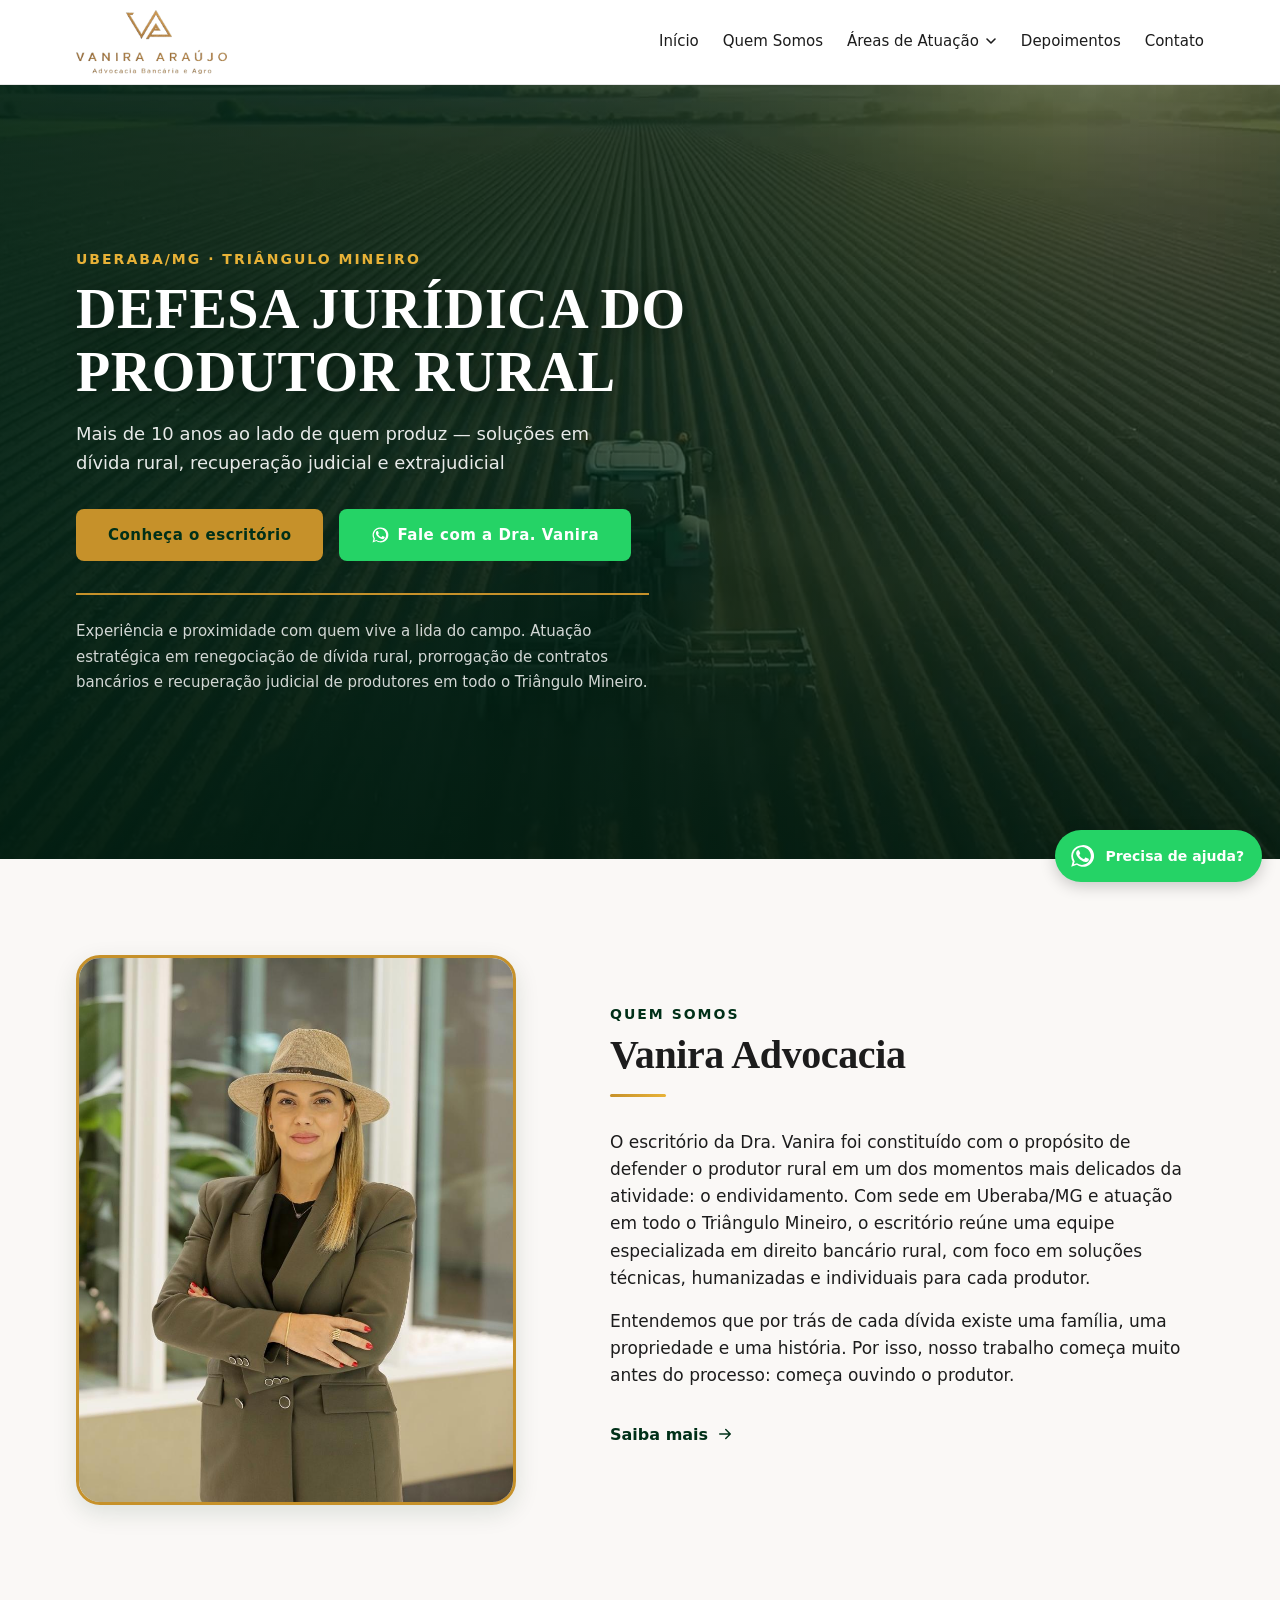
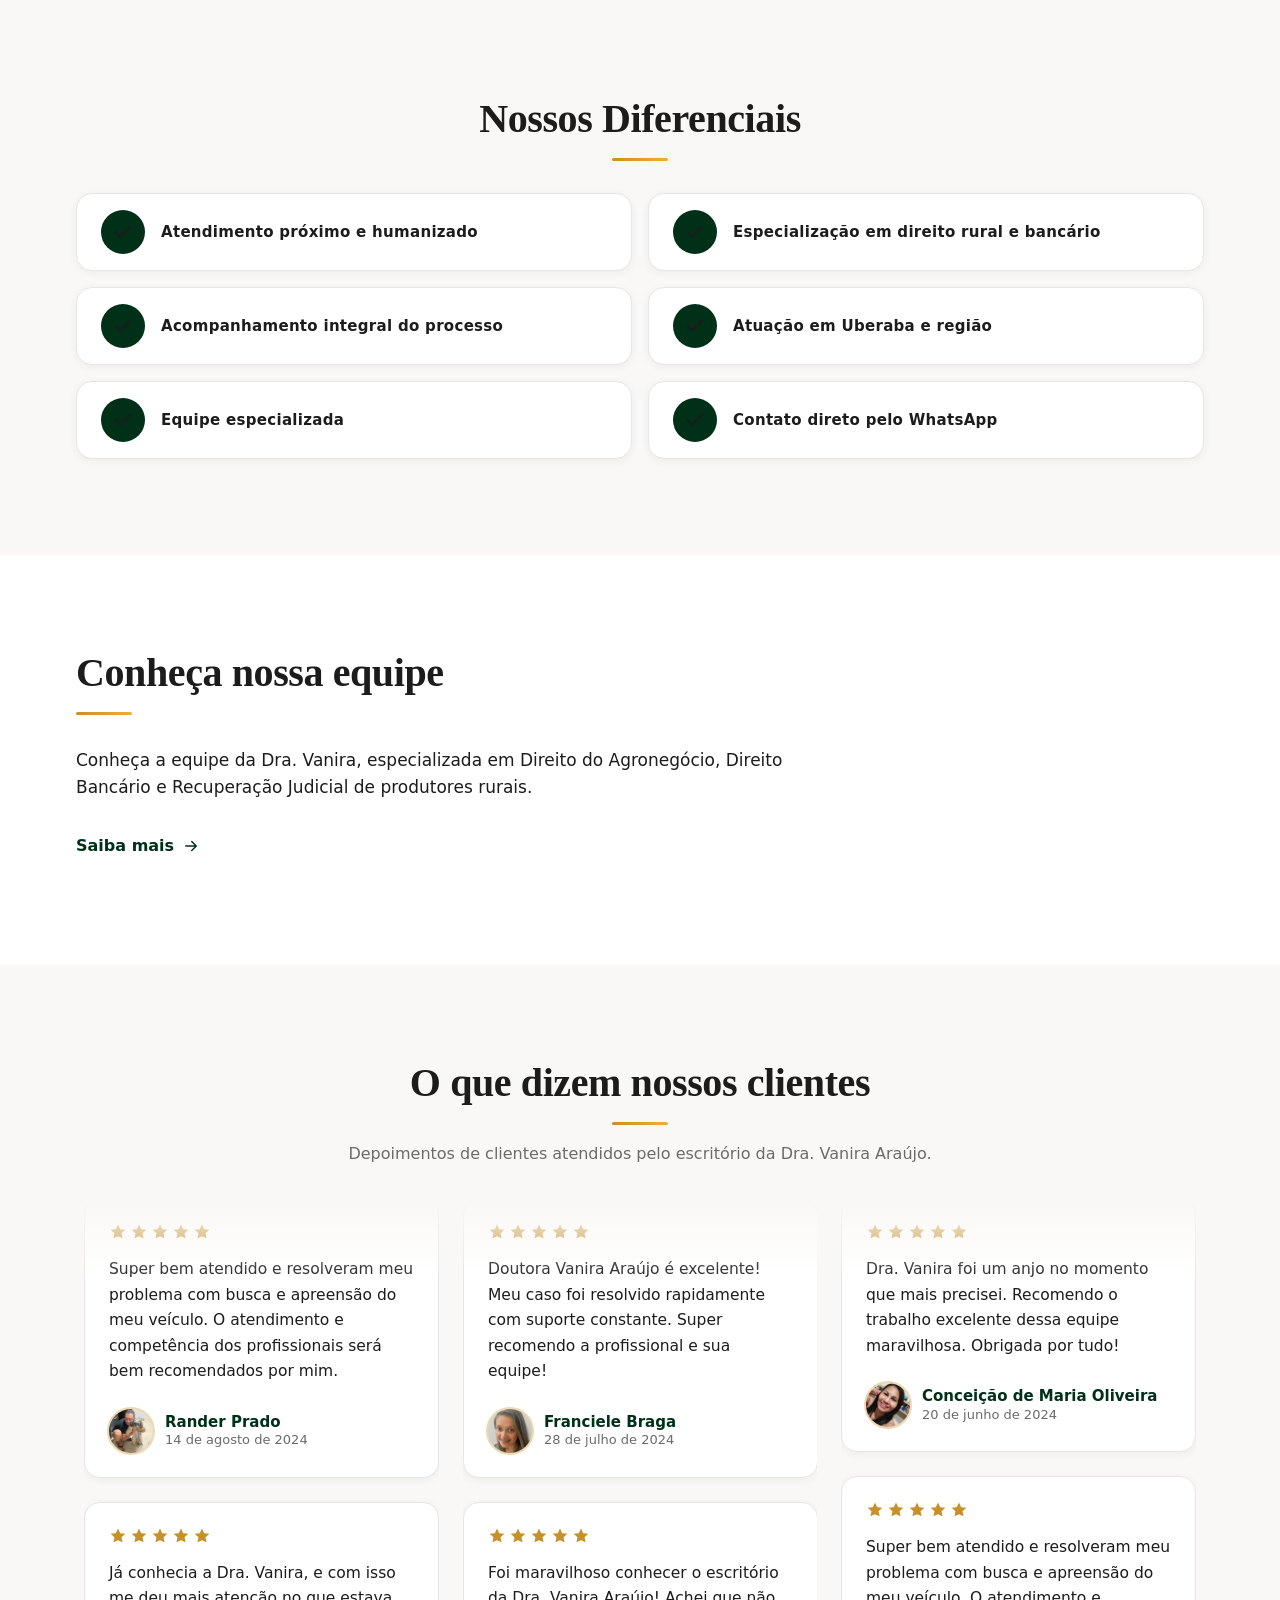
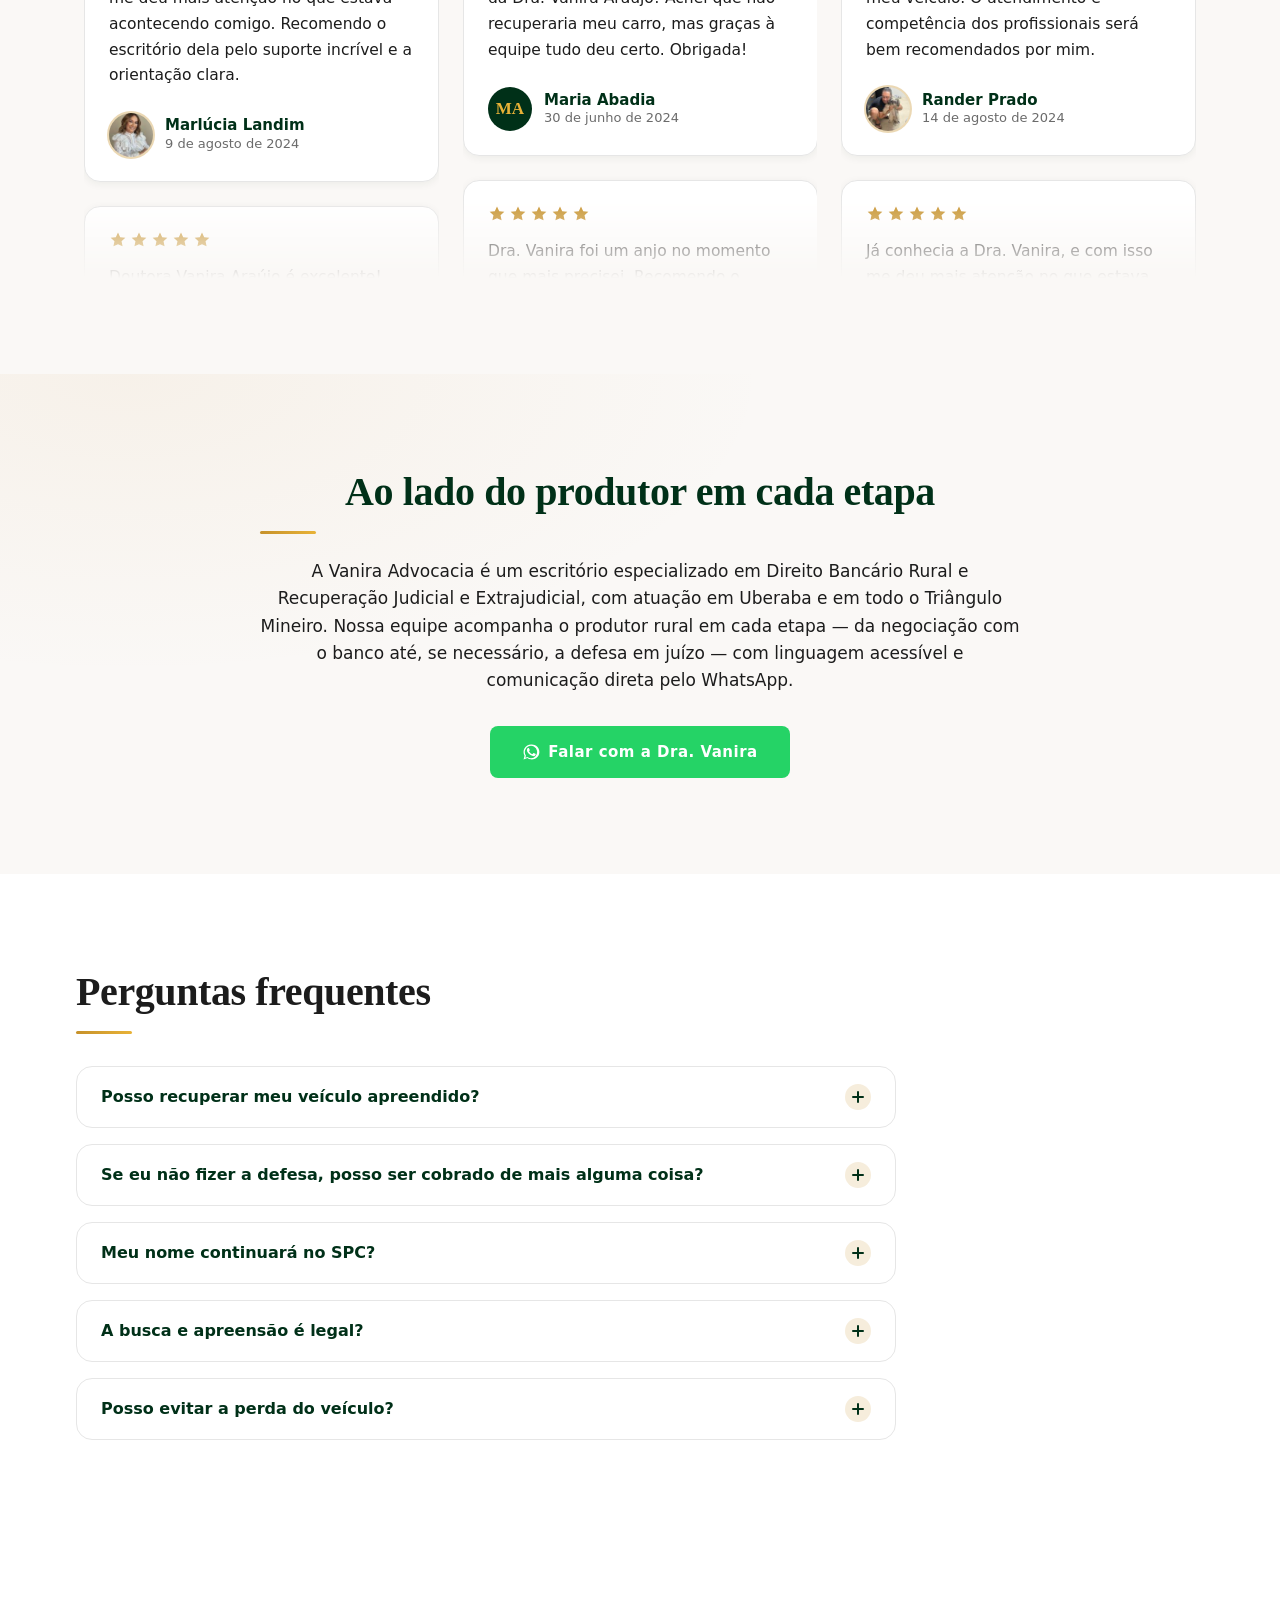
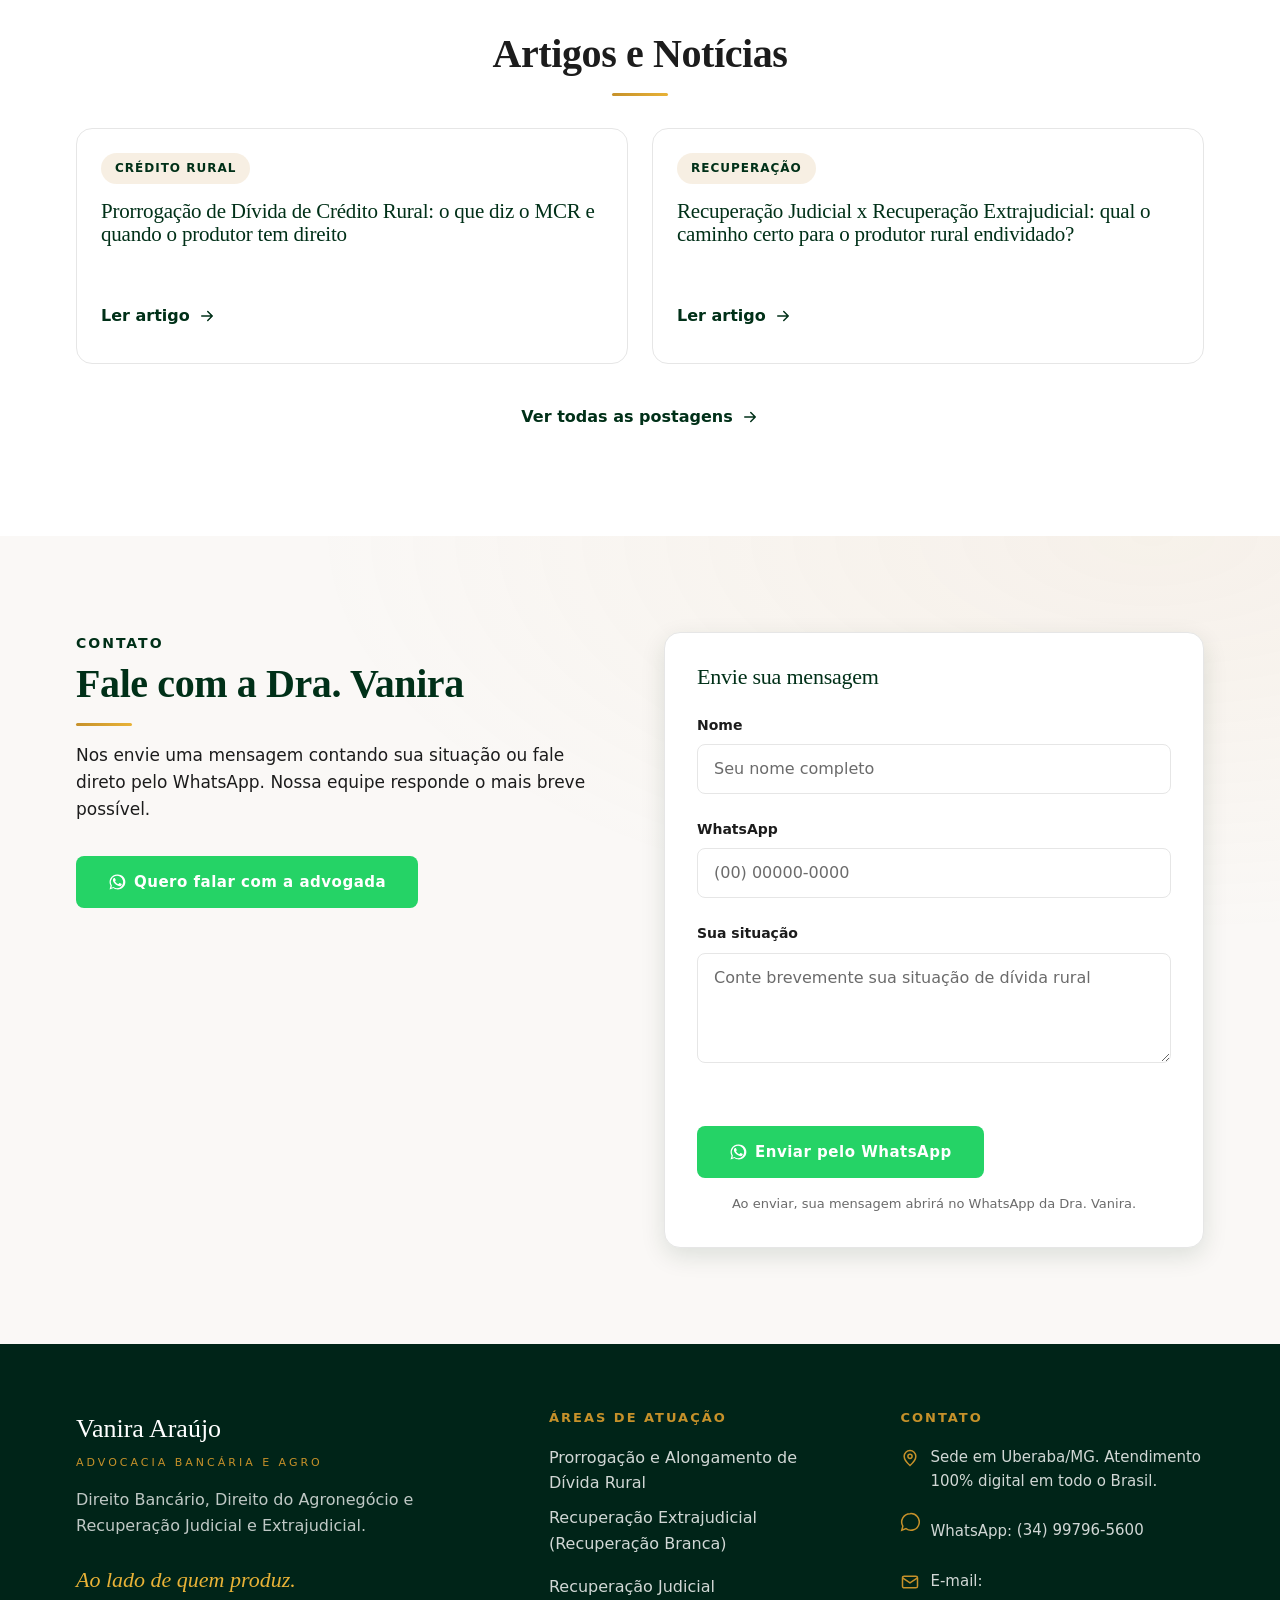
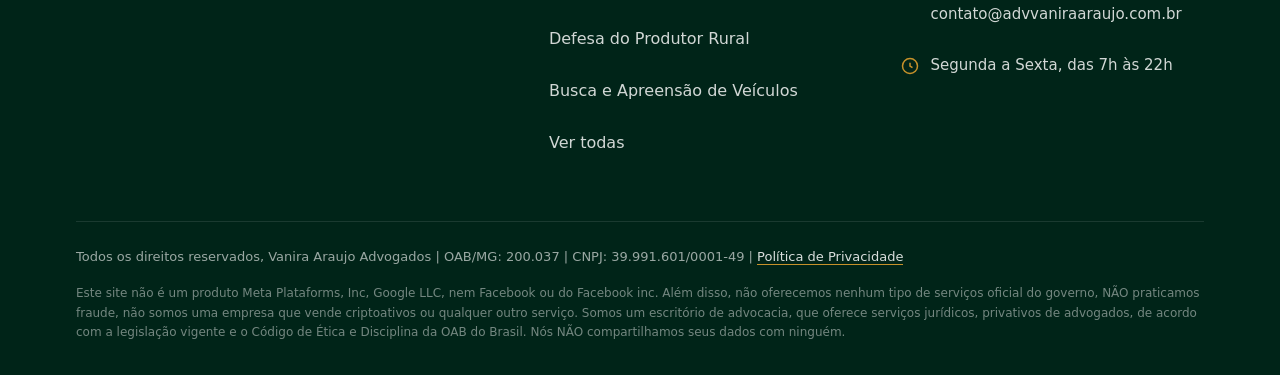
==== commit 6549ad64: "Remove tag 'Avaliações reais' da secao de depoimentos Co-Authored-By: Claude Sonnet 5 <noreply@anthr" ====
--- a/index.html
+++ b/index.html
@@ -370,7 +370,6 @@
   <section class="depoimentos" id="depoimentos" aria-labelledby="dep-title">
     <div class="container">
       <div class="section-head center reveal">
-        <span class="dep-badge">Avaliações reais</span>
         <h2 id="dep-title">O que dizem nossos clientes</h2>
         <div class="rule"></div>
         <p class="dep-sub">Depoimentos de clientes atendidos pelo escritório da Dra. Vanira Araújo.</p>
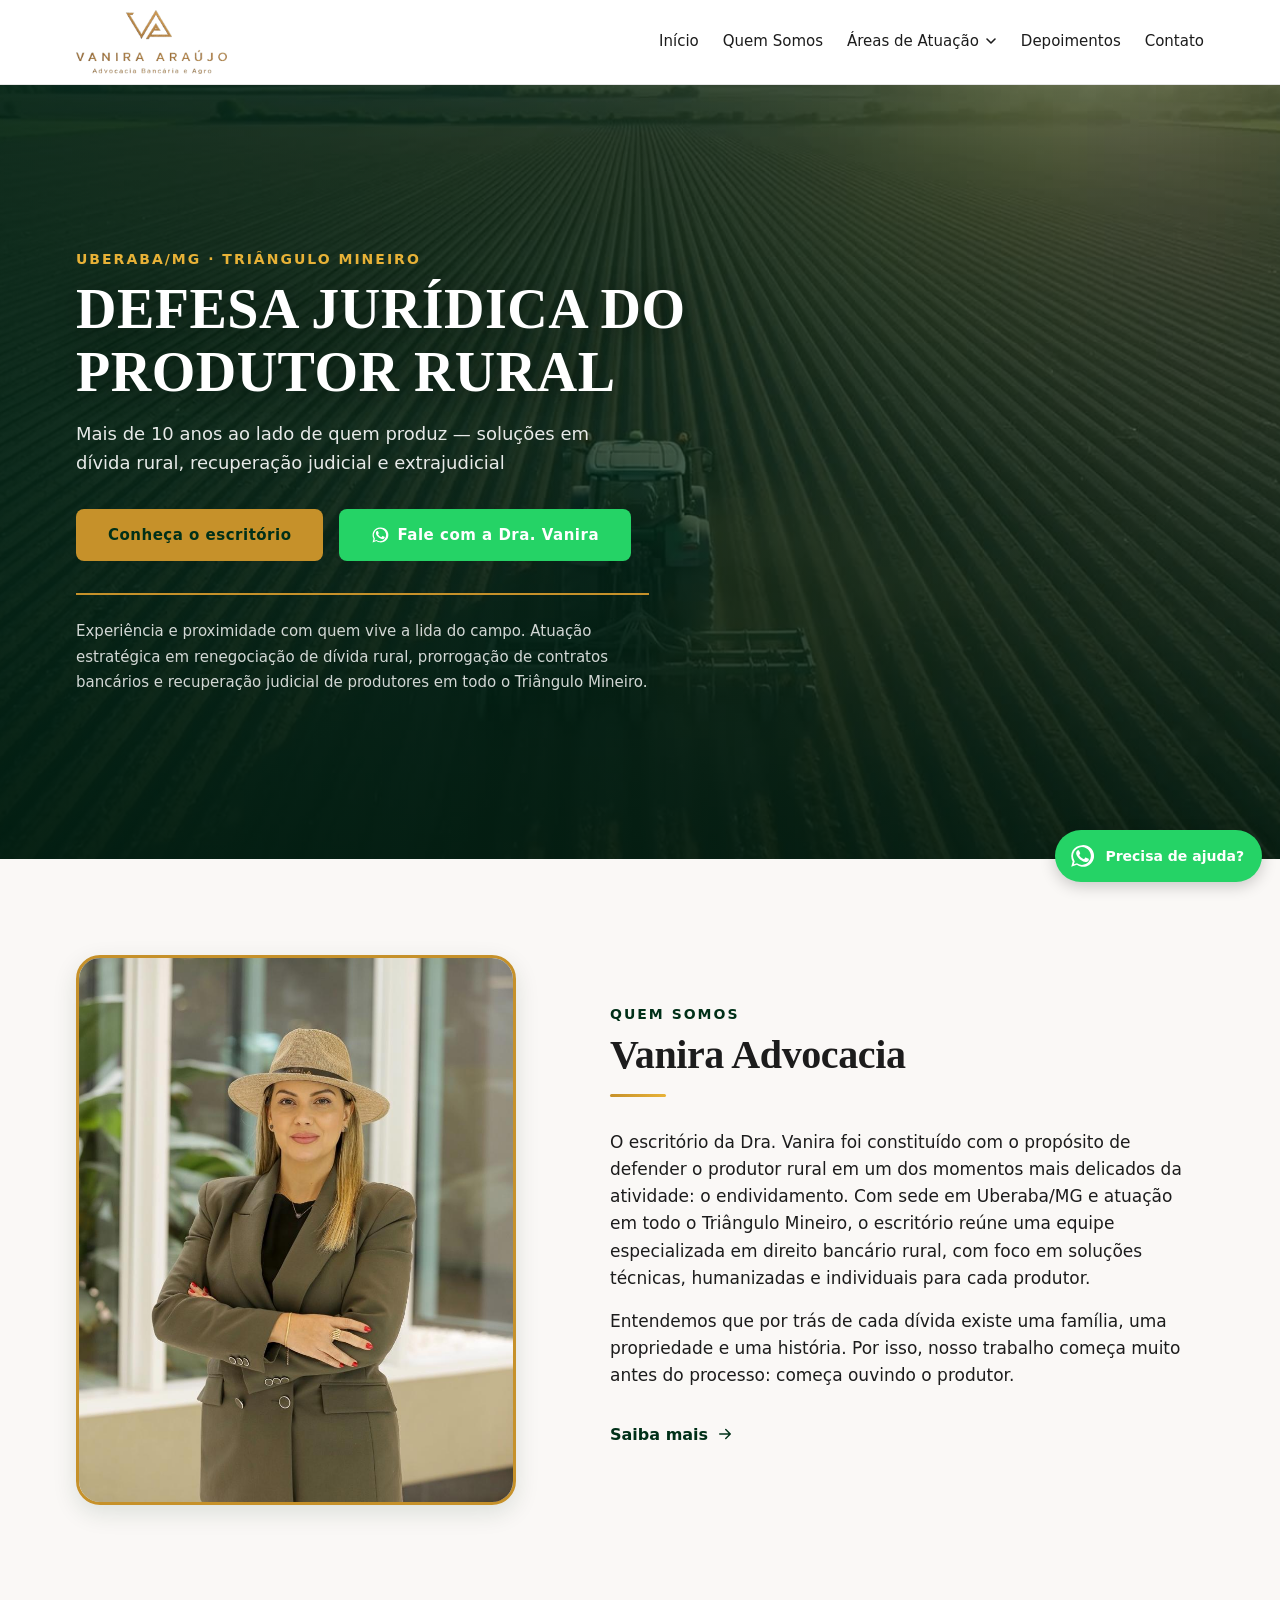
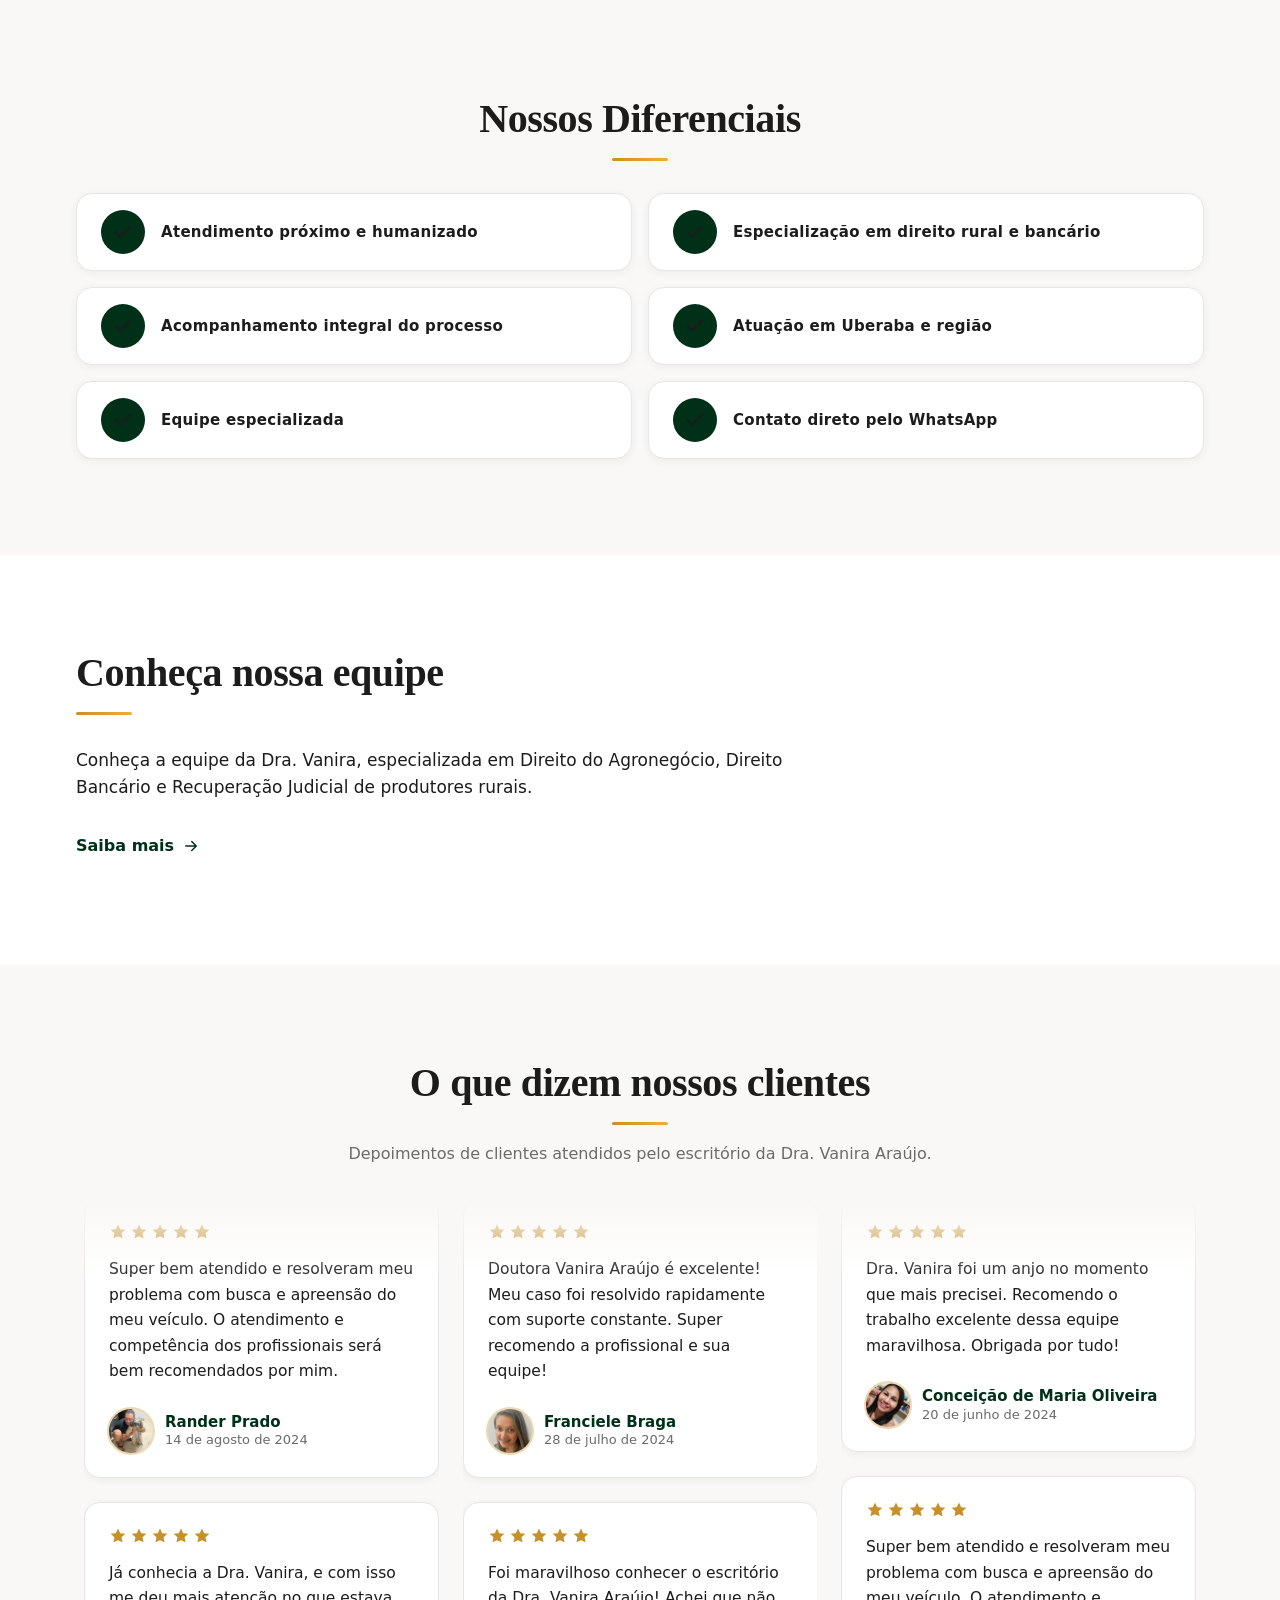
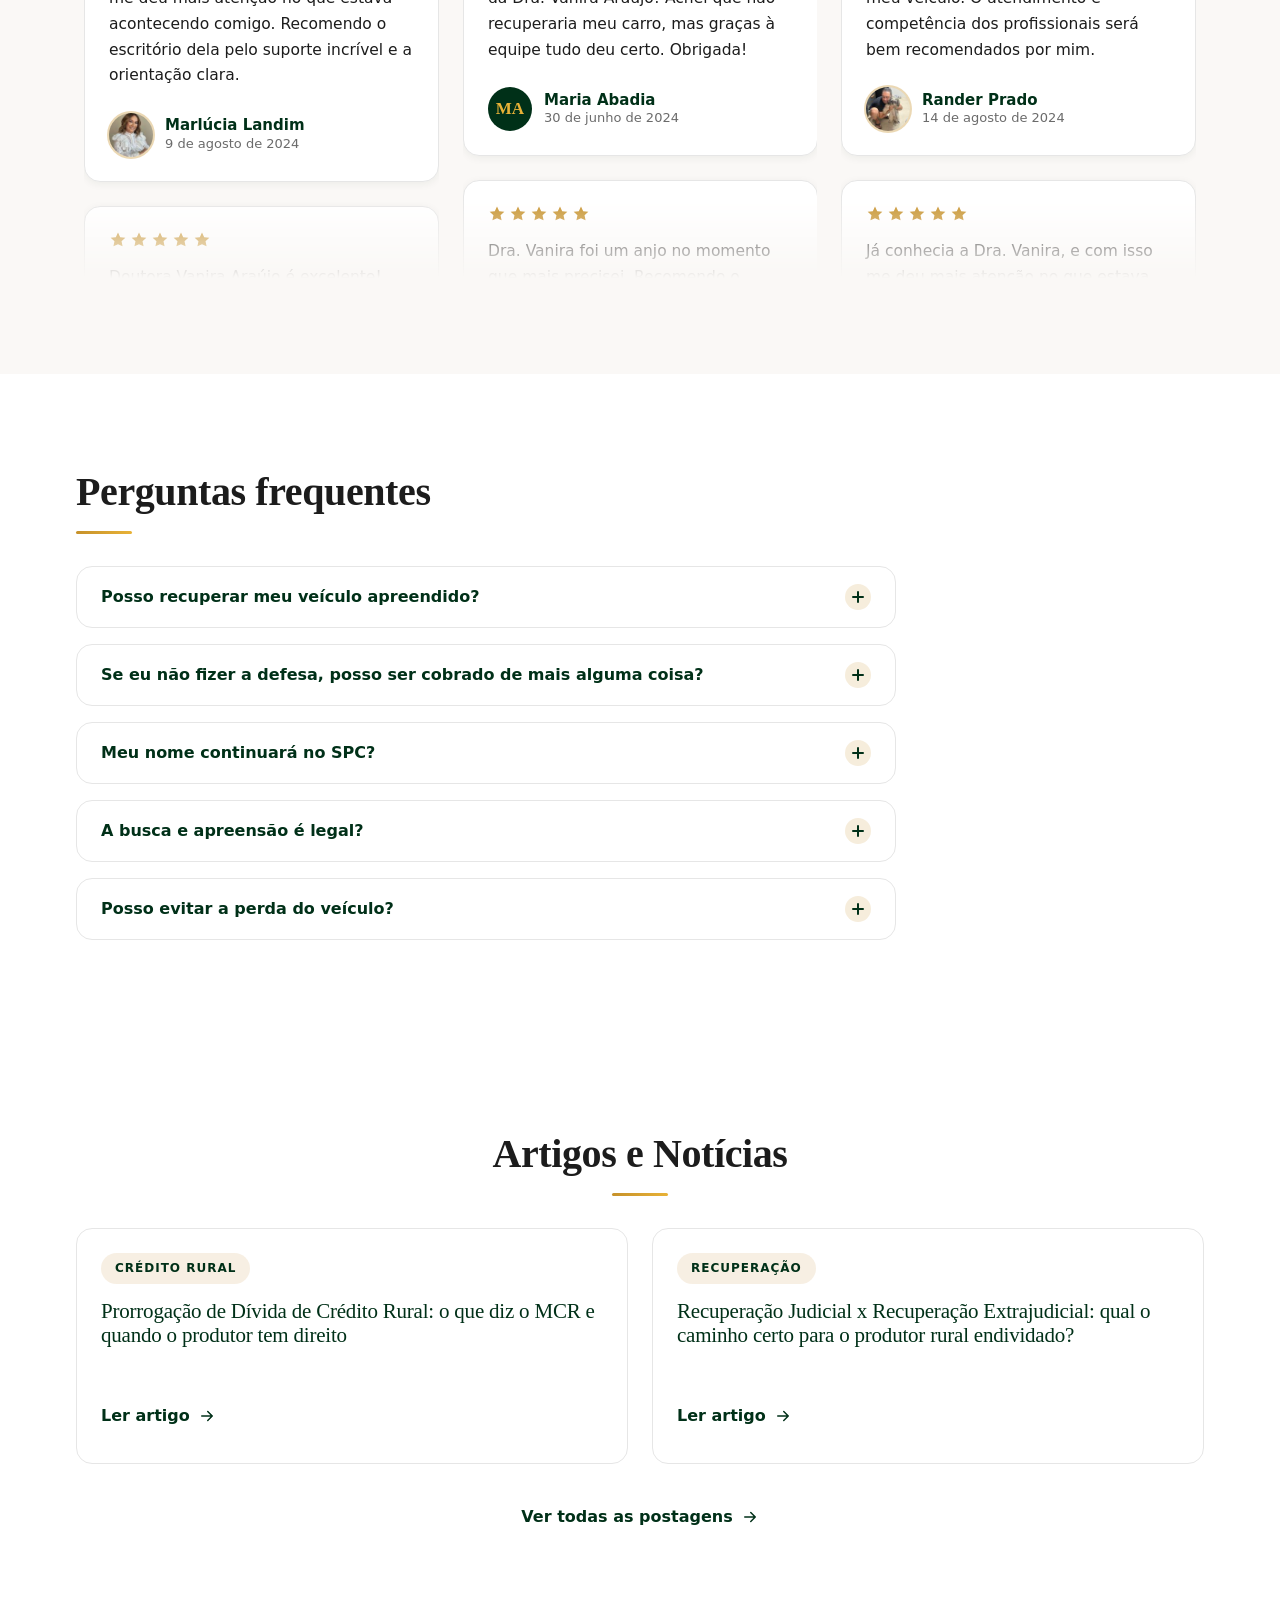
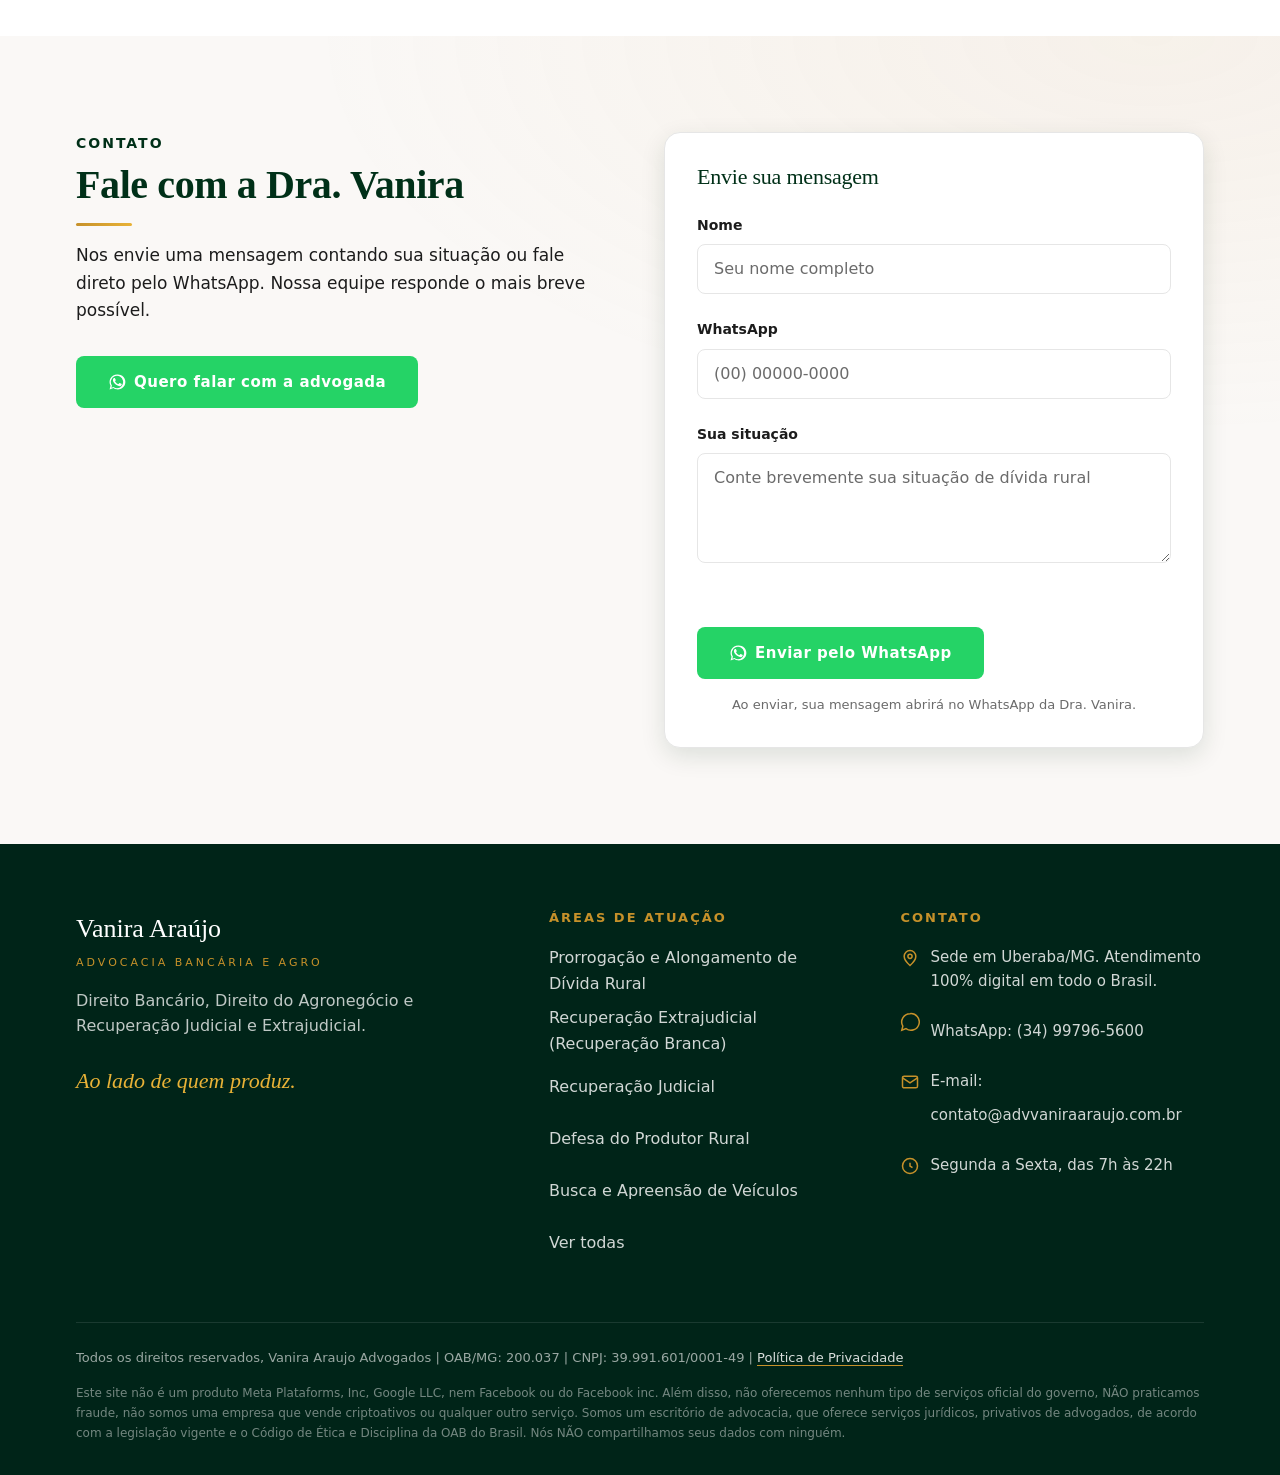
==== commit ee1f93db: "Move secao 'Ao lado do produtor' da home para as 6 areas rurais Remove o bloco de reforco institucio" ====
--- a/index.html
+++ b/index.html
@@ -722,23 +722,7 @@
     </div>
   </section>
 
-<!-- ============================ SOBRE (reforço) ============================ -->
-  <section class="sobre" id="sobre" aria-labelledby="sobre-title">
-    <div class="container">
-      <div class="prose reveal">
-        <h2 id="sobre-title">Ao lado do produtor em cada etapa</h2>
-        <div class="rule"></div>
-        <p style="margin-top:var(--sp-4)">A Vanira Advocacia é um escritório especializado em Direito Bancário Rural e Recuperação Judicial e Extrajudicial, com atuação em Uberaba e em todo o Triângulo Mineiro. Nossa equipe acompanha o produtor rural em cada etapa — da negociação com o banco até, se necessário, a defesa em juízo — com linguagem acessível e comunicação direta pelo WhatsApp.</p>
-        <a class="btn btn--whats" data-whats aria-label="Falar com a Dra. Vanira pelo WhatsApp">
-          <svg viewBox="0 0 24 24" width="18" height="18" fill="currentColor" aria-hidden="true"><path d="M17.5 14.4c-.3-.2-1.7-.9-2-1-.3-.1-.5-.2-.6.2-.2.3-.7.9-.9 1.1-.2.2-.3.2-.6.1-.3-.2-1.2-.5-2.3-1.4-.9-.8-1.4-1.7-1.6-2-.2-.3 0-.5.1-.6l.4-.5c.1-.2.2-.3.3-.5.1-.2 0-.4 0-.5 0-.2-.6-1.5-.9-2-.2-.5-.4-.4-.6-.5h-.5c-.2 0-.5.1-.7.3-.3.3-1 1-1 2.4s1 2.8 1.2 3c.1.2 2 3.1 5 4.3.7.3 1.2.5 1.6.6.7.2 1.3.2 1.8.1.5-.1 1.7-.7 1.9-1.4.2-.7.2-1.2.2-1.4-.1-.1-.3-.2-.6-.3z"/><path d="M12 2a10 10 0 00-8.6 15l-1.3 4.9L7.2 20A10 10 0 1012 2zm0 18.2c-1.5 0-3-.4-4.3-1.2l-.3-.2-2.9.8.8-2.8-.2-.3A8.2 8.2 0 1112 20.2z"/></svg>
-          Falar com a Dra. Vanira
-        </a>
-      </div>
-    </div>
-  </section>
-
-  
-  <!-- ============================ PERGUNTAS FREQUENTES ============================ -->
+<!-- ============================ PERGUNTAS FREQUENTES ============================ -->
   <section class="faq" id="faq" aria-labelledby="faq-title">
     <div class="container">
       <div class="section-head reveal">
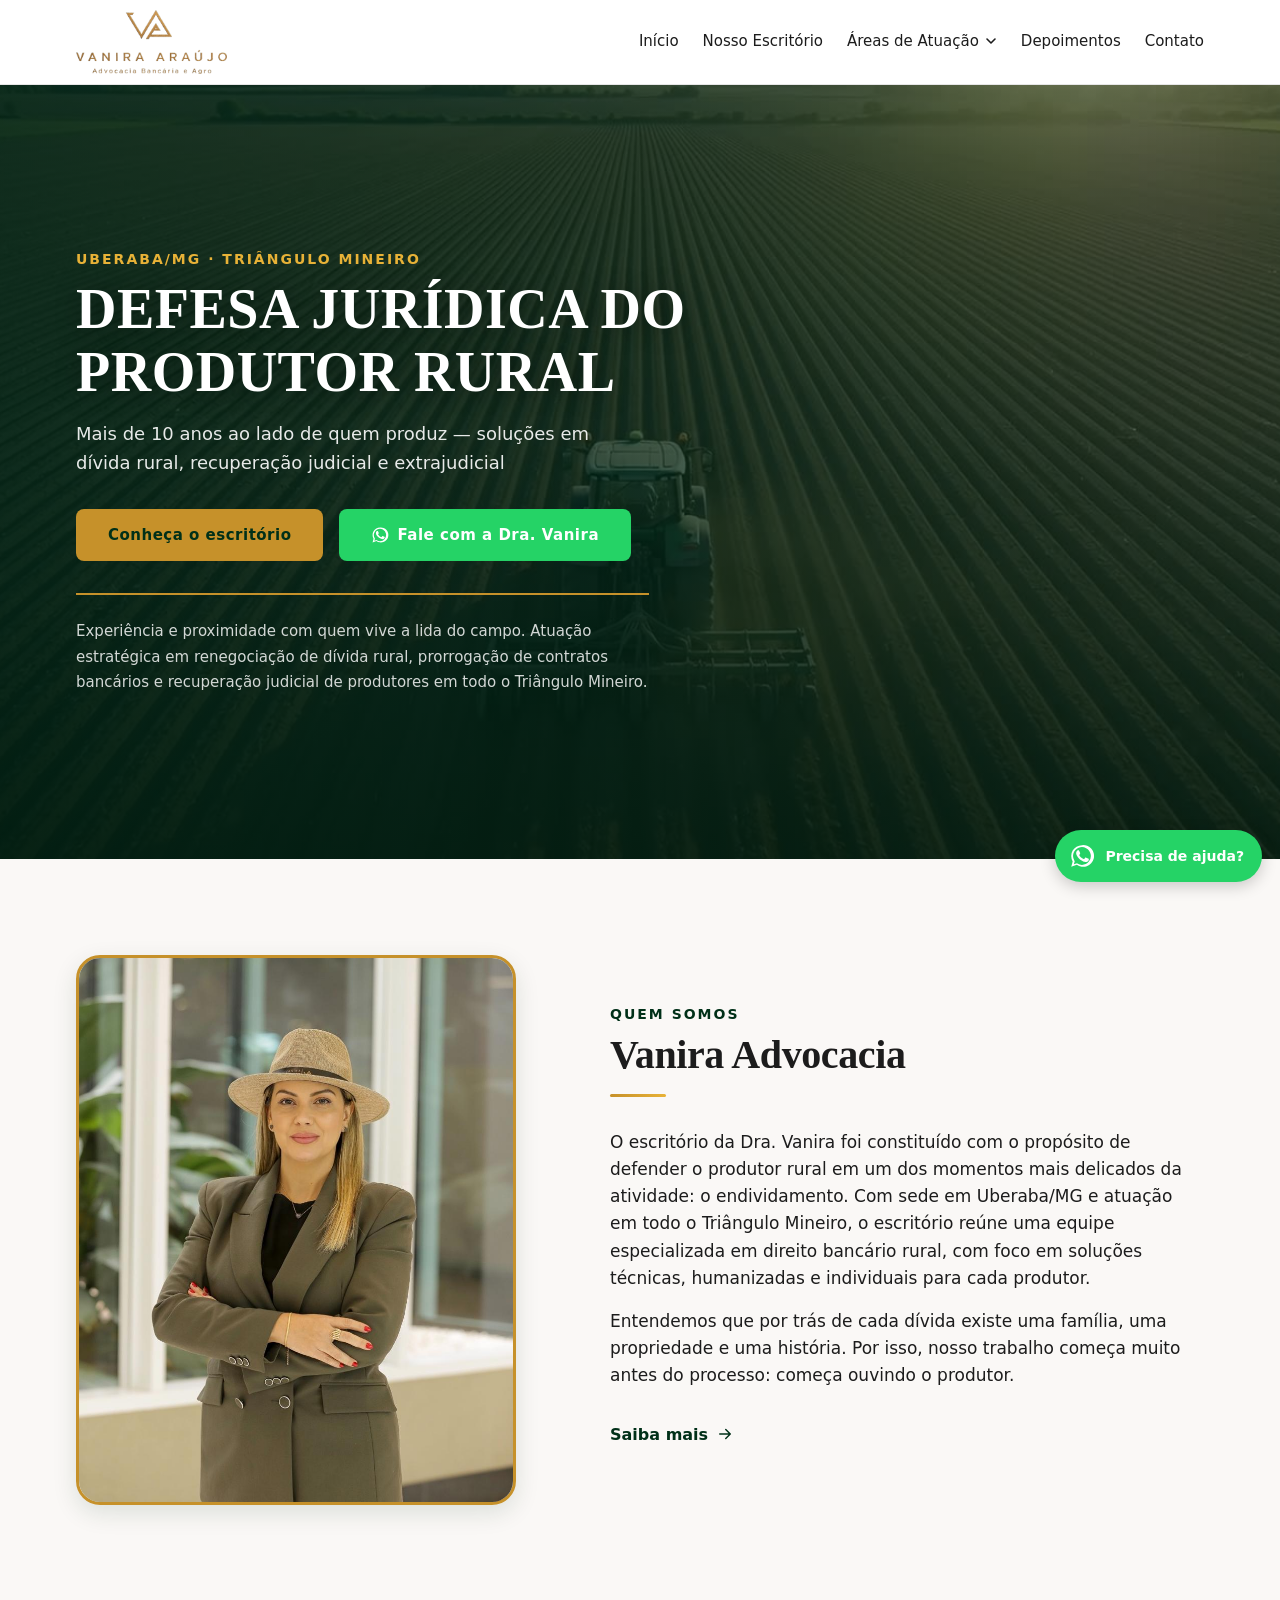
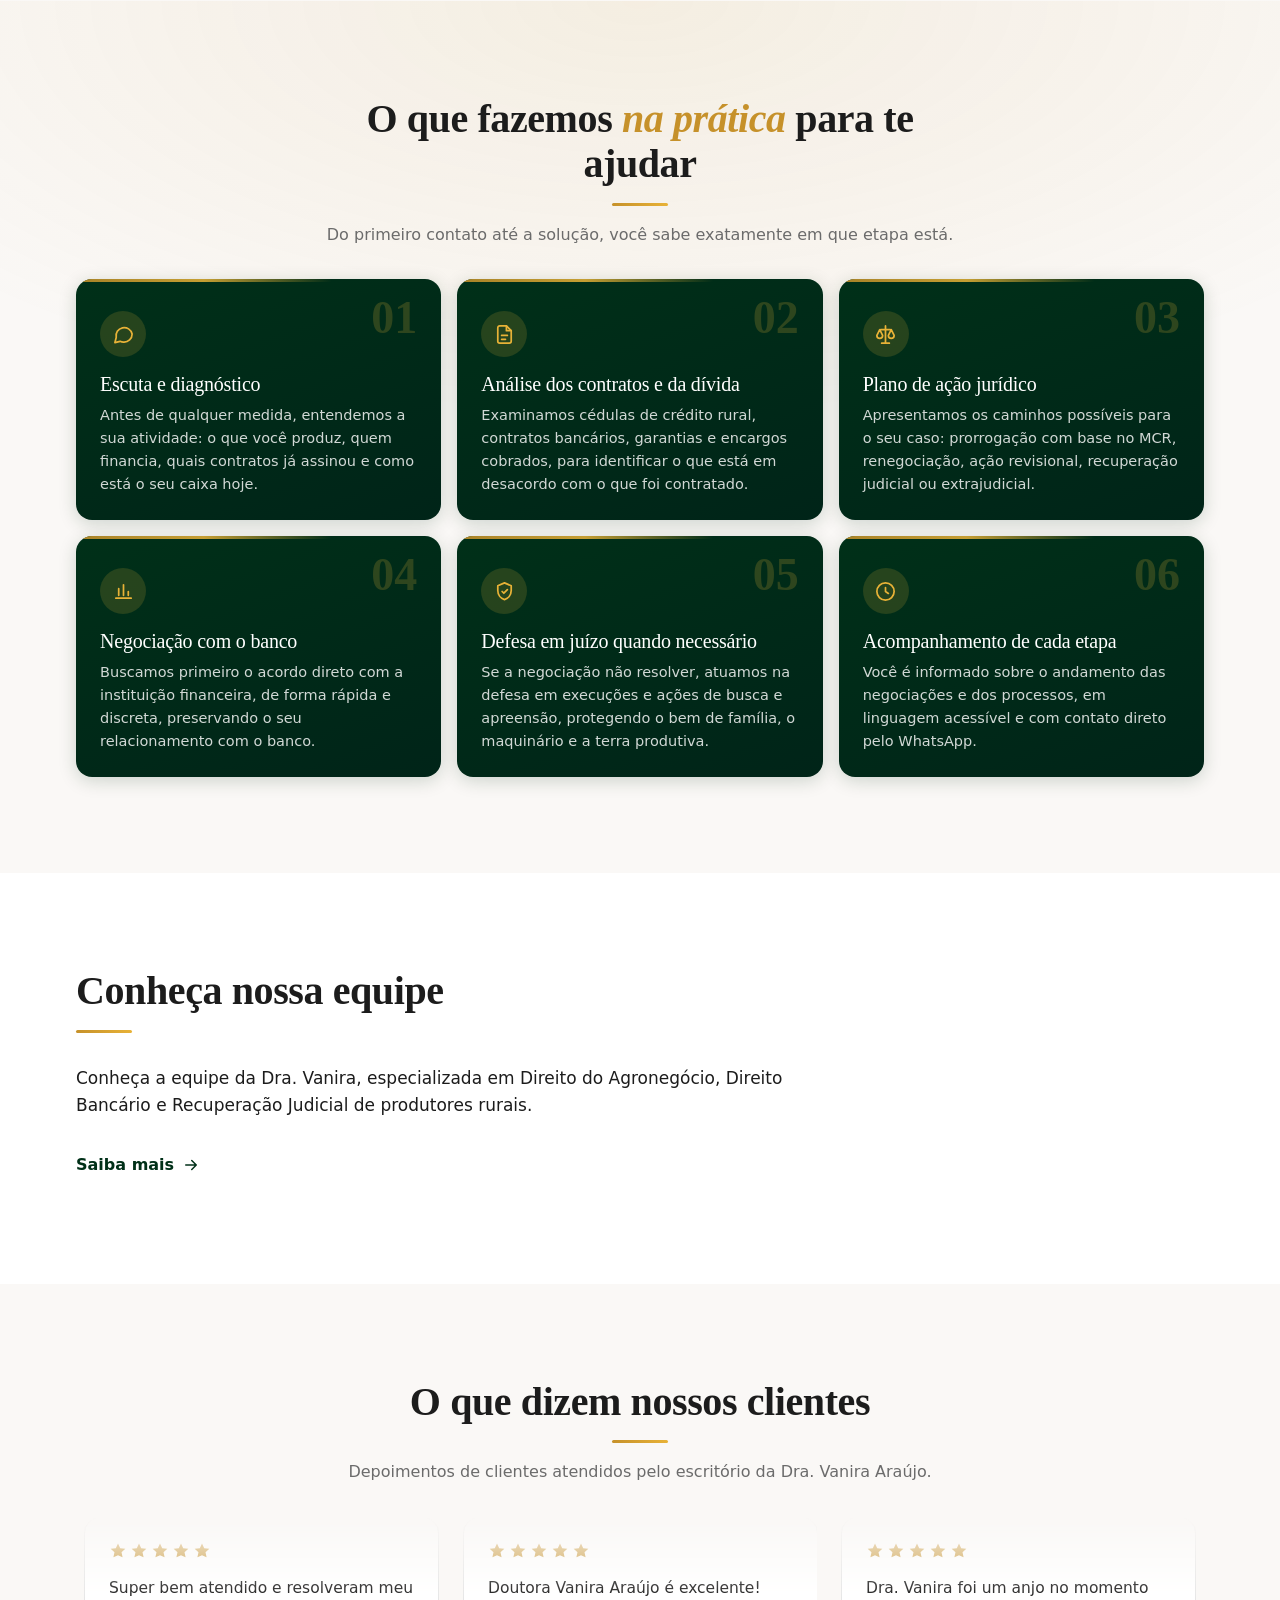
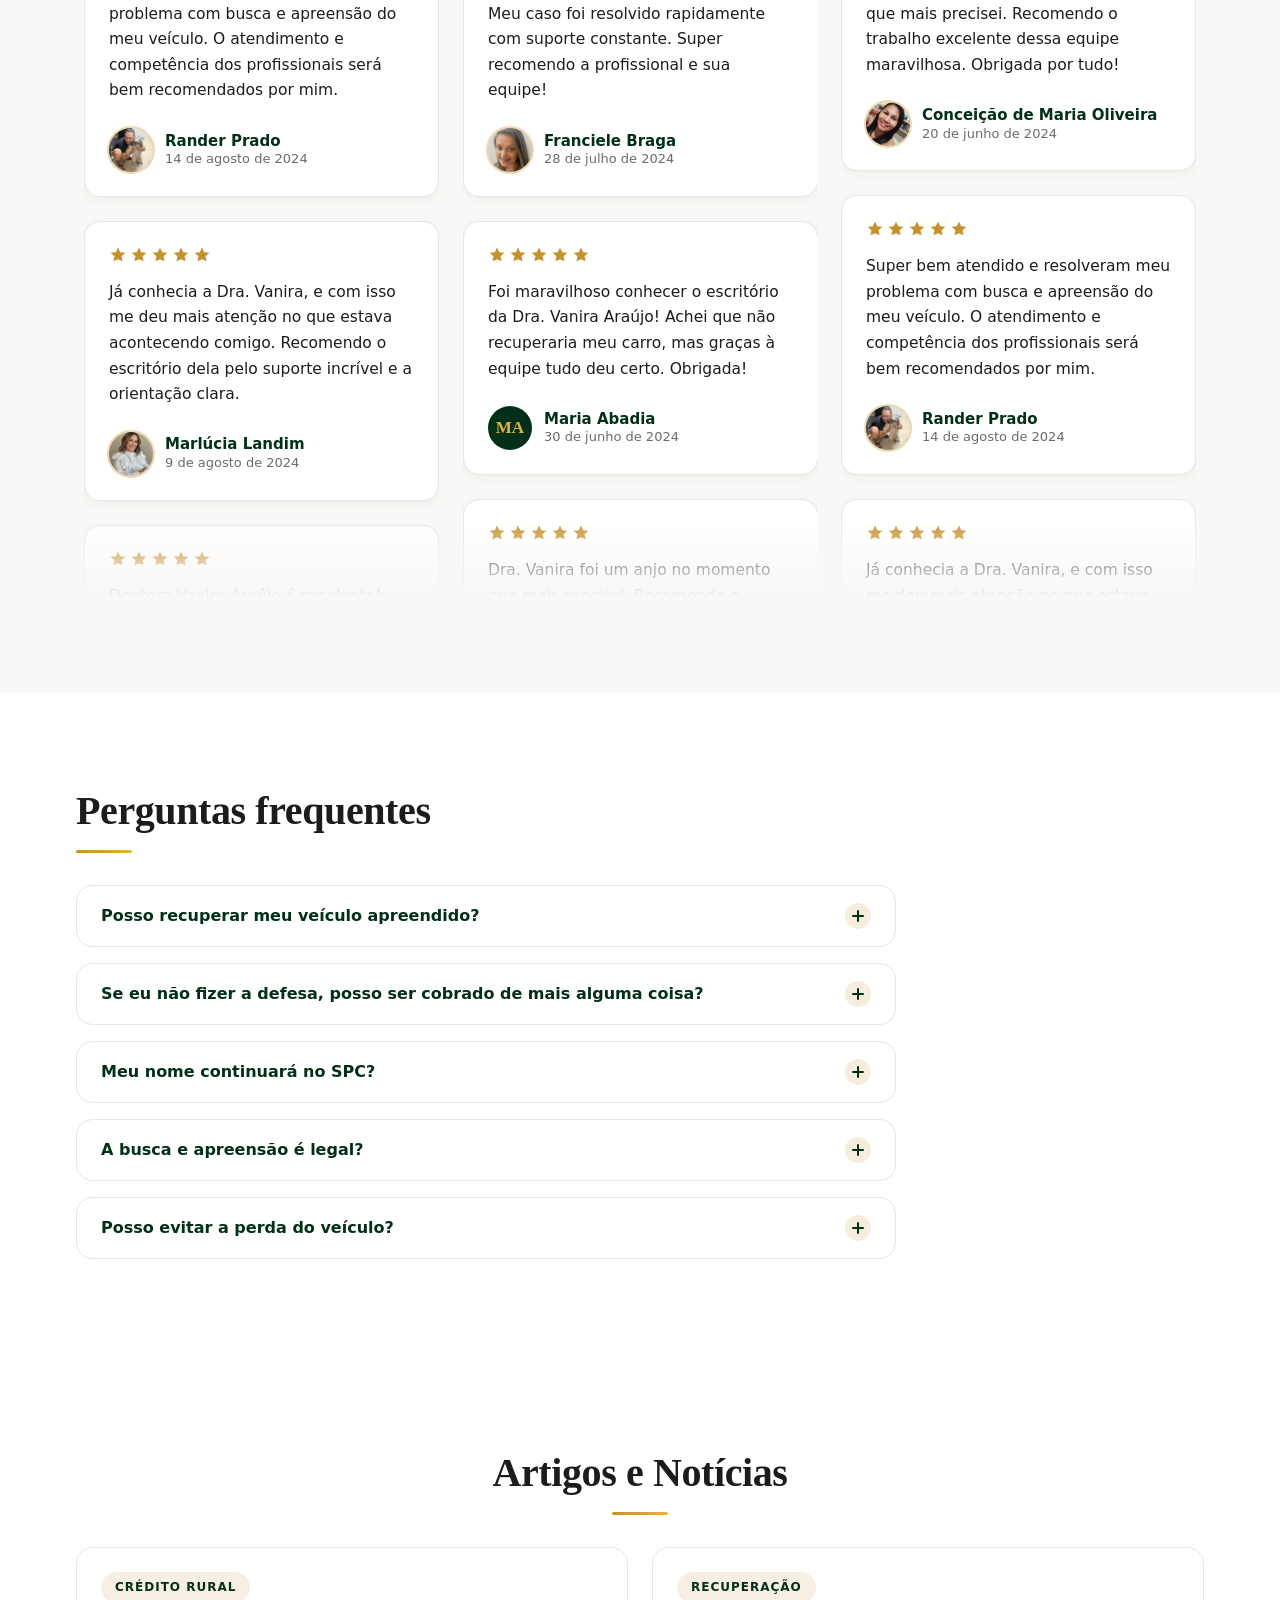
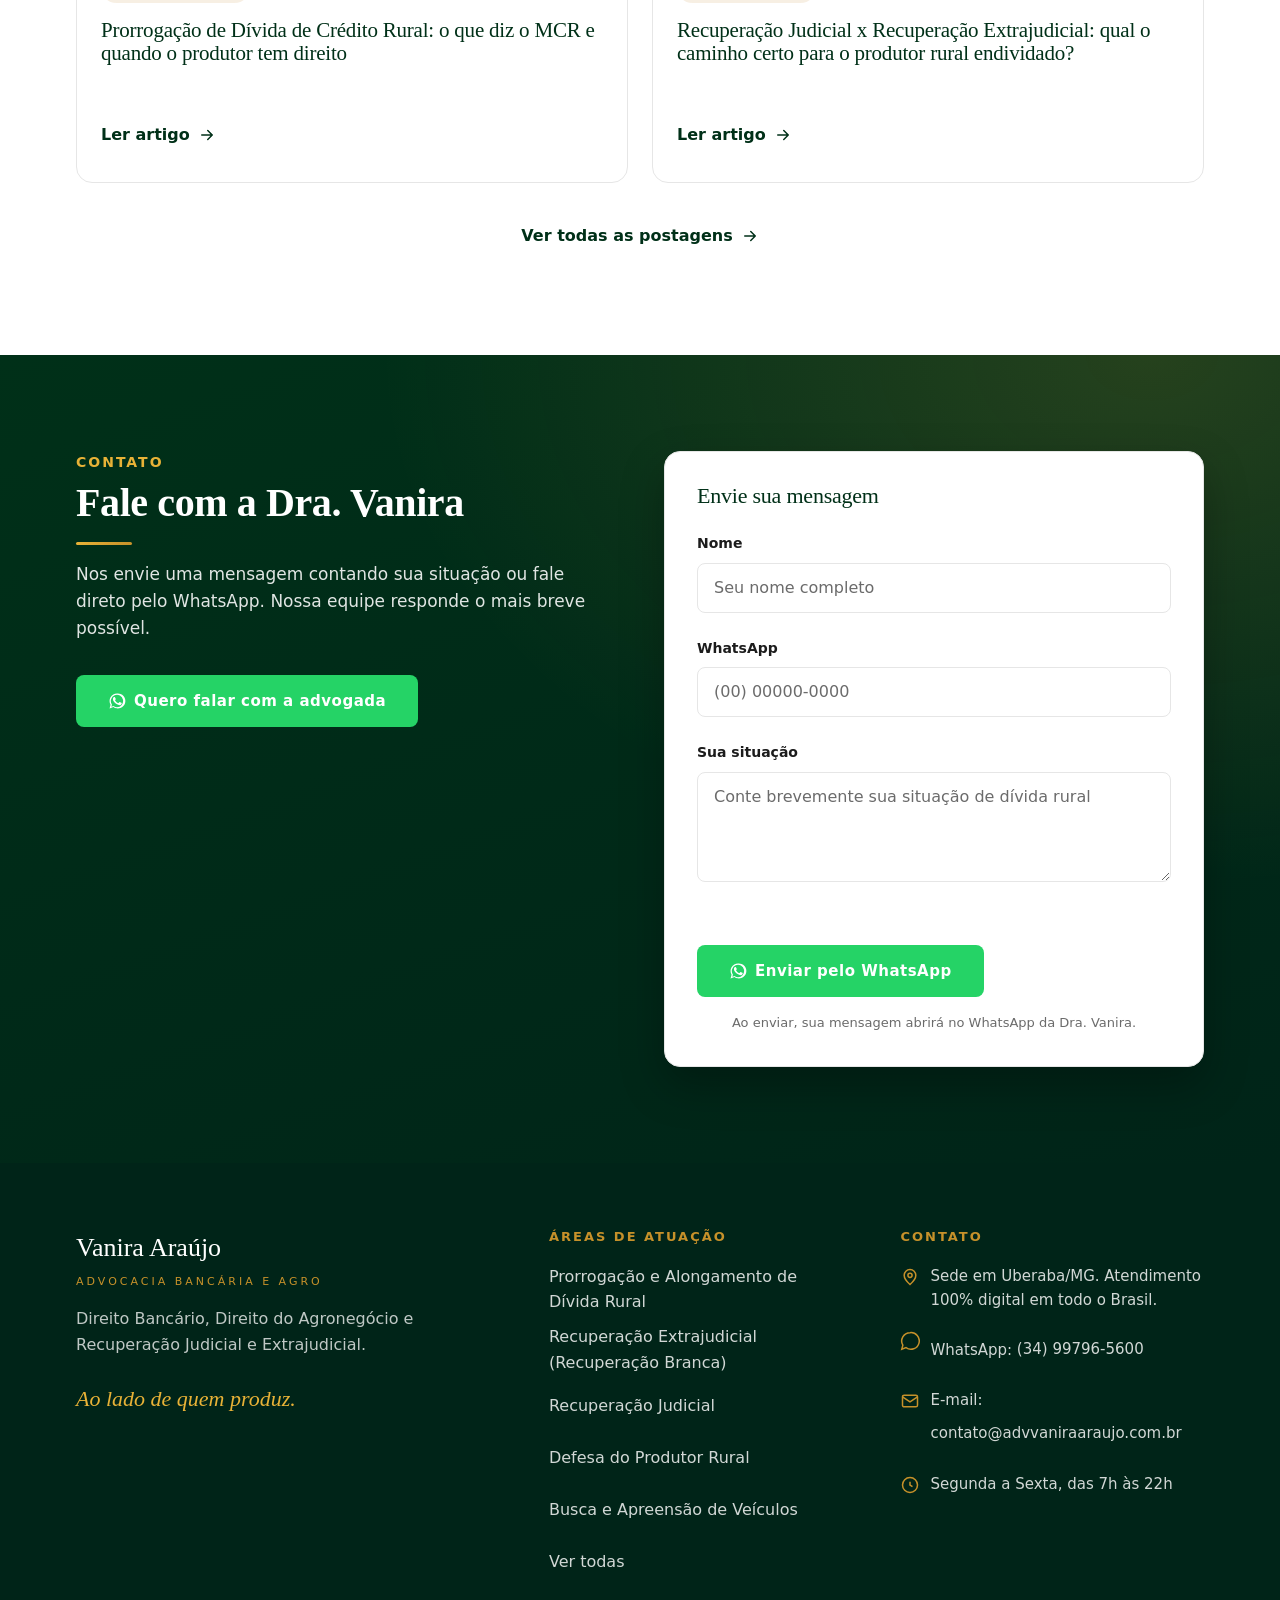
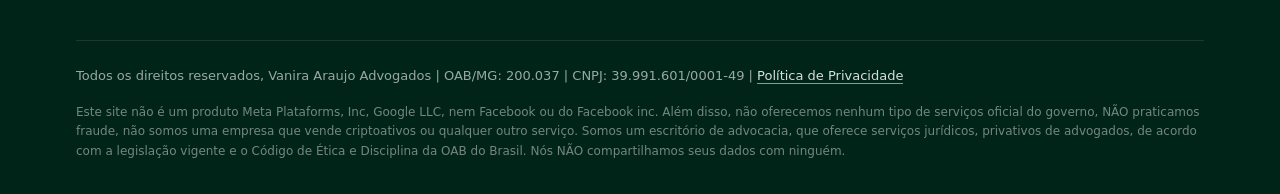
==== commit f93853e4: "Pagina Nosso Escritorio, secao de processo e mais contraste verde - Suspensao de Leilao passa a rece" ====
--- a/index.html
+++ b/index.html
@@ -174,7 +174,7 @@
     <nav class="primary-nav" aria-label="Navegação principal">
       <ul class="nav-list">
         <li><a href="/#inicio">Início</a></li>
-        <li><a href="/#quem-somos">Quem Somos</a></li>
+        <li><a href="/nosso-escritorio">Nosso Escritório</a></li>
         <li class="has-dropdown">
           <a class="nav-toggle" href="/areas-de-atuacao" aria-expanded="false"
              aria-controls="dropdown-areas">
@@ -193,10 +193,11 @@
               </ul>
             </div>
             <div class="dd-group">
-              <p class="dd-group-title">Busca e Apreensão</p>
+              <p class="dd-group-title">Defesa de Bens</p>
               <ul>
               <li><a href="/busca-apreensao-veiculos">Busca e Apreensão de Veículos</a></li>
               <li><a href="/busca-apreensao-maquinas">Busca e Apreensão de Máquinas Agrícolas</a></li>
+              <li><a href="/suspensao-leilao-imoveis">Suspensão de Leilão de Imóveis</a></li>
               </ul>
             </div>
             <div class="dd-group">
@@ -224,7 +225,7 @@
   <nav class="mobile-nav" id="mobile-nav" aria-label="Navegação mobile">
     <ul>
       <li><a href="/#inicio" data-close>Início</a></li>
-      <li><a href="/#quem-somos" data-close>Quem Somos</a></li>
+      <li><a href="/nosso-escritorio" data-close>Nosso Escritório</a></li>
       <li>
         <button type="button" class="m-sub-toggle" aria-expanded="false" aria-controls="m-sub-areas">
           Áreas de Atuação
@@ -236,9 +237,10 @@
           <li><a href="/recuperacao-extrajudicial" data-close>Recuperação Extrajudicial (Recuperação Branca)</a></li>
           <li><a href="/recuperacao-judicial" data-close>Recuperação Judicial</a></li>
           <li><a href="/defesa-produtor-rural" data-close>Defesa do Produtor Rural</a></li>
-          <li class="m-group-title">Busca e Apreensão</li>
+          <li class="m-group-title">Defesa de Bens</li>
           <li><a href="/busca-apreensao-veiculos" data-close>Busca e Apreensão de Veículos</a></li>
           <li><a href="/busca-apreensao-maquinas" data-close>Busca e Apreensão de Máquinas Agrícolas</a></li>
+          <li><a href="/suspensao-leilao-imoveis" data-close>Suspensão de Leilão de Imóveis</a></li>
           <li class="m-group-title">Empresas</li>
           <li><a href="/revisao-contratos-pj" data-close>Revisão de Contratos de Pessoa Jurídica</a></li>
           <li><a href="/reestruturacao-financeira" data-close>Reestruturação Financeira de Produtor Rural e Empresas</a></li>
@@ -312,44 +314,56 @@
     </div>
   </section>
 
-  <!-- ============================ DIFERENCIAIS ============================ -->
-  <section class="diferenciais" id="diferenciais" aria-labelledby="dif-title">
+    <!-- ============================ COMO TRABALHAMOS ============================ -->
+  <section class="processo" id="processo" aria-labelledby="proc-title">
     <div class="container">
       <div class="section-head center reveal">
-        <h2 id="dif-title">Nossos Diferenciais</h2>
+        <h2 id="proc-title">O que fazemos <em>na prática</em> para te ajudar</h2>
         <div class="rule"></div>
-      </div>
-
-      <ul class="dif-grid">
-        <li class="dif-item reveal">
-          <span class="dif-check" aria-hidden="true"><svg viewBox="0 0 24 24" fill="none" stroke="currentColor" stroke-width="2.4" stroke-linecap="round" stroke-linejoin="round"><path d="M20 6L9 17l-5-5"/></svg></span>
-          <span>Atendimento próximo e humanizado</span>
-        </li>
-        <li class="dif-item reveal">
-          <span class="dif-check" aria-hidden="true"><svg viewBox="0 0 24 24" fill="none" stroke="currentColor" stroke-width="2.4" stroke-linecap="round" stroke-linejoin="round"><path d="M20 6L9 17l-5-5"/></svg></span>
-          <span>Especialização em direito rural e bancário</span>
-        </li>
-        <li class="dif-item reveal">
-          <span class="dif-check" aria-hidden="true"><svg viewBox="0 0 24 24" fill="none" stroke="currentColor" stroke-width="2.4" stroke-linecap="round" stroke-linejoin="round"><path d="M20 6L9 17l-5-5"/></svg></span>
-          <span>Acompanhamento integral do processo</span>
-        </li>
-        <li class="dif-item reveal">
-          <span class="dif-check" aria-hidden="true"><svg viewBox="0 0 24 24" fill="none" stroke="currentColor" stroke-width="2.4" stroke-linecap="round" stroke-linejoin="round"><path d="M20 6L9 17l-5-5"/></svg></span>
-          <span>Atuação em Uberaba e região</span>
-        </li>
-        <li class="dif-item reveal">
-          <span class="dif-check" aria-hidden="true"><svg viewBox="0 0 24 24" fill="none" stroke="currentColor" stroke-width="2.4" stroke-linecap="round" stroke-linejoin="round"><path d="M20 6L9 17l-5-5"/></svg></span>
-          <span>Equipe especializada</span>
-        </li>
-        <li class="dif-item reveal">
-          <span class="dif-check" aria-hidden="true"><svg viewBox="0 0 24 24" fill="none" stroke="currentColor" stroke-width="2.4" stroke-linecap="round" stroke-linejoin="round"><path d="M20 6L9 17l-5-5"/></svg></span>
-          <span>Contato direto pelo WhatsApp</span>
-        </li>
-      </ul>
+        <p class="proc-sub">Do primeiro contato até a solução, você sabe exatamente em que etapa está.</p>
+      </div>
+      <div class="step-grid">
+        <article class="step-card reveal">
+          <span class="step-num" aria-hidden="true">01</span>
+          <span class="step-icon" aria-hidden="true"><svg viewBox="0 0 24 24" fill="none" stroke="currentColor" stroke-width="1.8" stroke-linecap="round" stroke-linejoin="round"><path d="M21 11.5a8.4 8.4 0 01-9 8.4 8.4 8.4 0 01-3.6-.8L3 20.5l1.4-5.4A8.4 8.4 0 1121 11.5z"/></svg></span>
+          <h3>Escuta e diagnóstico</h3>
+          <p>Antes de qualquer medida, entendemos a sua atividade: o que você produz, quem financia, quais contratos já assinou e como está o seu caixa hoje.</p>
+        </article>
+        <article class="step-card reveal">
+          <span class="step-num" aria-hidden="true">02</span>
+          <span class="step-icon" aria-hidden="true"><svg viewBox="0 0 24 24" fill="none" stroke="currentColor" stroke-width="1.8" stroke-linecap="round" stroke-linejoin="round"><path d="M14 3H7a2 2 0 00-2 2v14a2 2 0 002 2h10a2 2 0 002-2V8l-5-5z"/><path d="M14 3v5h5"/><path d="M9 13h6M9 17h4"/></svg></span>
+          <h3>Análise dos contratos e da dívida</h3>
+          <p>Examinamos cédulas de crédito rural, contratos bancários, garantias e encargos cobrados, para identificar o que está em desacordo com o que foi contratado.</p>
+        </article>
+        <article class="step-card reveal">
+          <span class="step-num" aria-hidden="true">03</span>
+          <span class="step-icon" aria-hidden="true"><svg viewBox="0 0 24 24" fill="none" stroke="currentColor" stroke-width="1.8" stroke-linecap="round" stroke-linejoin="round"><path d="M12 3v18"/><path d="M6 7l-3 6a3 3 0 006 0L6 7z"/><path d="M18 7l-3 6a3 3 0 006 0l-3-6z"/><path d="M7 7h10"/><path d="M8 21h8"/></svg></span>
+          <h3>Plano de ação jurídico</h3>
+          <p>Apresentamos os caminhos possíveis para o seu caso: prorrogação com base no MCR, renegociação, ação revisional, recuperação judicial ou extrajudicial.</p>
+        </article>
+        <article class="step-card reveal">
+          <span class="step-num" aria-hidden="true">04</span>
+          <span class="step-icon" aria-hidden="true"><svg viewBox="0 0 24 24" fill="none" stroke="currentColor" stroke-width="1.8" stroke-linecap="round" stroke-linejoin="round"><path d="M4 19h16"/><path d="M7 16V9M12 16V5M17 16v-4"/></svg></span>
+          <h3>Negociação com o banco</h3>
+          <p>Buscamos primeiro o acordo direto com a instituição financeira, de forma rápida e discreta, preservando o seu relacionamento com o banco.</p>
+        </article>
+        <article class="step-card reveal">
+          <span class="step-num" aria-hidden="true">05</span>
+          <span class="step-icon" aria-hidden="true"><svg viewBox="0 0 24 24" fill="none" stroke="currentColor" stroke-width="1.8" stroke-linecap="round" stroke-linejoin="round"><path d="M12 3l7 3v5c0 4.5-3 8.3-7 9.5-4-1.2-7-5-7-9.5V6l7-3z"/><path d="M9.5 12l1.8 1.8L15 10"/></svg></span>
+          <h3>Defesa em juízo quando necessário</h3>
+          <p>Se a negociação não resolver, atuamos na defesa em execuções e ações de busca e apreensão, protegendo o bem de família, o maquinário e a terra produtiva.</p>
+        </article>
+        <article class="step-card reveal">
+          <span class="step-num" aria-hidden="true">06</span>
+          <span class="step-icon" aria-hidden="true"><svg viewBox="0 0 24 24" fill="none" stroke="currentColor" stroke-width="1.8" stroke-linecap="round" stroke-linejoin="round"><path d="M12 8v4l3 2"/><circle cx="12" cy="12" r="9"/></svg></span>
+          <h3>Acompanhamento de cada etapa</h3>
+          <p>Você é informado sobre o andamento das negociações e dos processos, em linguagem acessível e com contato direto pelo WhatsApp.</p>
+        </article>
+      </div>
     </div>
   </section>
 
-  <!-- ============================ EQUIPE ============================ -->
+<!-- ============================ EQUIPE ============================ -->
   <section class="equipe" id="equipe" aria-labelledby="equipe-title">
     <div class="container">
       <div class="section-head reveal">
--- a/styles.css
+++ b/styles.css
@@ -300,27 +300,6 @@
   .service-card p { color: var(--grafite); font-size: 15px; }
   .service-card .link-arrow { margin-top: auto; }
 
-  /* ---------- DIFERENCIAIS ---------- */
-  .diferenciais { background: var(--off-white); }  /* faixa clara alternada */
-  .dif-grid { display: grid; gap: var(--sp-3); grid-template-columns: 1fr; }
-  .dif-item {
-    display: flex; align-items: center; gap: var(--sp-3);
-    background: #fff; border: 1px solid var(--cinza-borda); border-radius: var(--r-card);
-    padding: var(--sp-3) var(--sp-4); min-height: 76px;
-    box-shadow: var(--sh-card);
-    transition: transform .22s var(--ease-out), box-shadow .22s var(--ease-out);
-  }
-  @media (hover: hover) and (pointer: fine) {
-    .dif-item:hover { transform: translateY(-3px); box-shadow: var(--sh-hover); }
-  }
-  .dif-check {
-    flex: 0 0 auto; width: 44px; height: 44px; border-radius: var(--r-pill);
-    background: var(--verde-profundo); color: var(--dourado-claro);
-    display: inline-flex; align-items: center; justify-content: center;
-  }
-  .dif-check svg { width: 22px; height: 22px; }
-  .dif-item span { font-weight: 600; font-size: 15px; color: var(--grafite); letter-spacing: .3px; }
-
   /* ---------- EQUIPE ---------- */
   .equipe { background: var(--branco); }
   .equipe .prose { max-width: 720px; }
@@ -947,3 +926,187 @@
   .wall-track { animation: none; padding-bottom: 0; }
   .wall-track .wall-card:nth-child(n+6) { display: none; }  /* esconde a 2ª cópia */
 }
+
+/* ==========================================================================
+   COMO TRABALHAMOS — cards verde-escuro sobre fundo claro
+   Bloco de maior contraste da home: o verde profundo entra em massa,
+   com numeração e ícones dourados.
+   ========================================================================== */
+.processo {
+  background:
+    radial-gradient(120% 80% at 50% 0%, rgba(198,145,42,0.10), transparent 60%),
+    var(--off-white);
+}
+.processo h2 em { font-style: italic; color: var(--dourado); }
+.proc-sub { color: var(--cinza-medio); font-size: 16px; margin-top: var(--sp-3); }
+
+.step-grid { display: grid; gap: var(--sp-3); grid-template-columns: 1fr; }
+
+.step-card {
+  position: relative; overflow: hidden;
+  background: linear-gradient(160deg, var(--verde-profundo), var(--verde-escuro));
+  border-radius: var(--r-card);
+  padding: var(--sp-5) var(--sp-4) var(--sp-4);
+  color: #fff;
+  box-shadow: 0 4px 18px rgba(0,48,24,0.18);
+  transition: transform .28s var(--ease-out), box-shadow .28s var(--ease-out);
+}
+/* Brilho dourado no topo do card */
+.step-card::before {
+  content: ""; position: absolute; inset: 0 0 auto 0; height: 3px;
+  background: linear-gradient(90deg, var(--dourado), var(--dourado-claro), transparent 70%);
+  opacity: .85;
+}
+@media (hover: hover) and (pointer: fine) {
+  .step-card:hover { transform: translateY(-6px); box-shadow: 0 16px 36px rgba(0,48,24,0.28); }
+  .step-card:hover .step-icon { background: var(--dourado); color: var(--verde-profundo); }
+}
+.step-card:active { transform: scale(.99); }
+
+.step-num {
+  position: absolute; top: var(--sp-3); right: var(--sp-4);
+  font-family: var(--font-display); font-size: 46px; font-weight: 600;
+  color: rgba(232,178,55,0.20); line-height: 1;
+  pointer-events: none;
+}
+.step-icon {
+  display: inline-flex; align-items: center; justify-content: center;
+  width: 46px; height: 46px; border-radius: var(--r-pill);
+  background: rgba(232,178,55,0.16); color: var(--dourado-claro);
+  margin-bottom: var(--sp-3);
+  transition: background .25s var(--ease-out), color .25s var(--ease-out);
+}
+.step-icon svg { width: 23px; height: 23px; }
+.step-card h3 { color: #fff; font-size: 20px; margin-bottom: var(--sp-2); }
+.step-card p { color: rgba(255,255,255,0.82); font-size: 14.5px; line-height: 1.6; }
+
+/* Cascata: cada card entra um pouco depois do anterior */
+.step-grid .reveal:nth-child(2) { transition-delay: .06s; }
+.step-grid .reveal:nth-child(3) { transition-delay: .12s; }
+.step-grid .reveal:nth-child(4) { transition-delay: .18s; }
+.step-grid .reveal:nth-child(5) { transition-delay: .24s; }
+.step-grid .reveal:nth-child(6) { transition-delay: .30s; }
+
+@media (min-width: 768px) { .step-grid { grid-template-columns: repeat(2, 1fr); } }
+@media (min-width: 1024px) { .step-grid { grid-template-columns: repeat(3, 1fr); } }
+
+/* ==========================================================================
+   NOSSO ESCRITÓRIO
+   ========================================================================== */
+.destaques { background: var(--verde-profundo); padding-block: var(--sp-6); }
+.dest-grid { display: grid; gap: var(--sp-3); grid-template-columns: 1fr; }
+.dest-card {
+  border: 1px solid rgba(232,178,55,0.28); border-radius: var(--r-card);
+  background: rgba(255,255,255,0.04);
+  padding: var(--sp-4);
+  transition: background .25s var(--ease-out), border-color .25s var(--ease-out);
+}
+@media (hover: hover) and (pointer: fine) {
+  .dest-card:hover { background: rgba(255,255,255,0.08); border-color: var(--dourado); }
+}
+.dest-icon {
+  display: inline-flex; align-items: center; justify-content: center;
+  width: 42px; height: 42px; border-radius: var(--r-pill);
+  background: rgba(232,178,55,0.18); color: var(--dourado-claro);
+  margin-bottom: var(--sp-3);
+}
+.dest-icon svg { width: 21px; height: 21px; }
+.dest-card h3 { color: #fff; font-size: 19px; margin-bottom: 6px; }
+.dest-card p { color: rgba(255,255,255,0.78); font-size: 14.5px; line-height: 1.55; }
+
+.esc-sobre { background: var(--branco); }
+.esc-grid { display: grid; gap: var(--sp-5); align-items: center; }
+.esc-media { margin: 0; max-width: 420px; }
+.esc-media img {
+  width: 100%; border-radius: var(--r-img); aspect-ratio: 4/5; object-fit: cover;
+  border: 3px solid var(--dourado); box-shadow: var(--sh-hover);
+}
+.esc-media figcaption {
+  margin-top: var(--sp-3); font-size: 14px; color: var(--cinza-medio); text-align: center;
+}
+.esc-sobre h2 { color: var(--verde-profundo); }
+.esc-sobre p { font-size: 17px; }
+
+.pilares { background: var(--off-white); }
+.pilar-grid { display: grid; gap: var(--sp-4); grid-template-columns: 1fr; }
+.pilar-card {
+  background: #fff; border: 1px solid var(--cinza-borda); border-radius: var(--r-card);
+  padding: var(--sp-5) var(--sp-4);
+  box-shadow: var(--sh-card);
+  border-top: 3px solid var(--dourado);
+  transition: transform .25s var(--ease-out), box-shadow .25s var(--ease-out);
+}
+@media (hover: hover) and (pointer: fine) {
+  .pilar-card:hover { transform: translateY(-5px); box-shadow: var(--sh-hover); }
+}
+.pilar-icon {
+  display: inline-flex; align-items: center; justify-content: center;
+  width: 50px; height: 50px; border-radius: var(--r-pill);
+  background: var(--verde-profundo); color: var(--dourado-claro);
+  margin-bottom: var(--sp-3);
+}
+.pilar-icon svg { width: 25px; height: 25px; }
+.pilar-card h3 { color: var(--verde-profundo); font-size: 21px; margin-bottom: var(--sp-2); }
+.pilar-card p { color: var(--grafite); font-size: 15.5px; line-height: 1.65; }
+
+@media (min-width: 640px) { .dest-grid { grid-template-columns: repeat(2, 1fr); } }
+@media (min-width: 768px) {
+  .esc-grid { grid-template-columns: 380px 1fr; gap: var(--sp-6); }
+  .pilar-grid { grid-template-columns: repeat(3, 1fr); }
+}
+@media (min-width: 1024px) { .dest-grid { grid-template-columns: repeat(4, 1fr); } }
+
+/* ==========================================================================
+   MAIS CONTRASTE VERDE
+   A faixa de CTA e o "Ao lado do produtor" passam a ser verde profundo,
+   criando alternância clara/escura ao longo da página em vez de tudo claro.
+   ========================================================================== */
+.cta-band {
+  background:
+    radial-gradient(110% 130% at 12% 0%, rgba(232,178,55,0.16), transparent 55%),
+    linear-gradient(160deg, var(--verde-profundo), var(--verde-escuro));
+  color: #fff;
+}
+.cta-band h2 { color: #fff; }
+.cta-band p { color: rgba(255,255,255,0.85); }
+
+.sobre {
+  background:
+    radial-gradient(110% 130% at 88% 0%, rgba(232,178,55,0.14), transparent 55%),
+    linear-gradient(160deg, var(--verde-escuro), var(--verde-profundo));
+  color: #fff;
+}
+.sobre h2 { color: #fff; }
+.sobre p { color: rgba(255,255,255,0.85); }
+
+/* Régua dourada mais viva sobre fundo escuro */
+.cta-band .rule, .sobre .rule, .page-hero--media .rule, .destaques .rule {
+  background: linear-gradient(90deg, var(--dourado-claro), var(--dourado));
+}
+
+/* ==========================================================================
+   CONTATO FINAL EM VERDE — fecha o ciclo, como pede o design system
+   ========================================================================== */
+.contato {
+  background:
+    radial-gradient(110% 120% at 90% 0%, rgba(232,178,55,0.16), transparent 55%),
+    linear-gradient(160deg, var(--verde-profundo), var(--verde-escuro));
+  color: #fff;
+}
+.contato h2 { color: #fff; }
+.contato .eyebrow { color: var(--dourado-claro); }
+.contato .contato-lead { color: rgba(255,255,255,0.88); }
+.contato .rule { background: linear-gradient(90deg, var(--dourado-claro), var(--dourado)); }
+/* O cartão do formulário fica branco sobre o verde, ganhando destaque */
+.contato .form-card { box-shadow: 0 18px 44px rgba(0,0,0,0.28); }
+
+/* ==========================================================================
+   BARRA DE PROGRESSO DE LEITURA
+   ========================================================================== */
+.read-progress {
+  position: fixed; top: 0; left: 0; height: 3px; width: 100%;
+  transform: scaleX(0); transform-origin: 0 50%;
+  background: linear-gradient(90deg, var(--dourado), var(--dourado-claro));
+  z-index: 130; pointer-events: none;
+}
+@media (prefers-reduced-motion: reduce) { .read-progress { display: none; } }
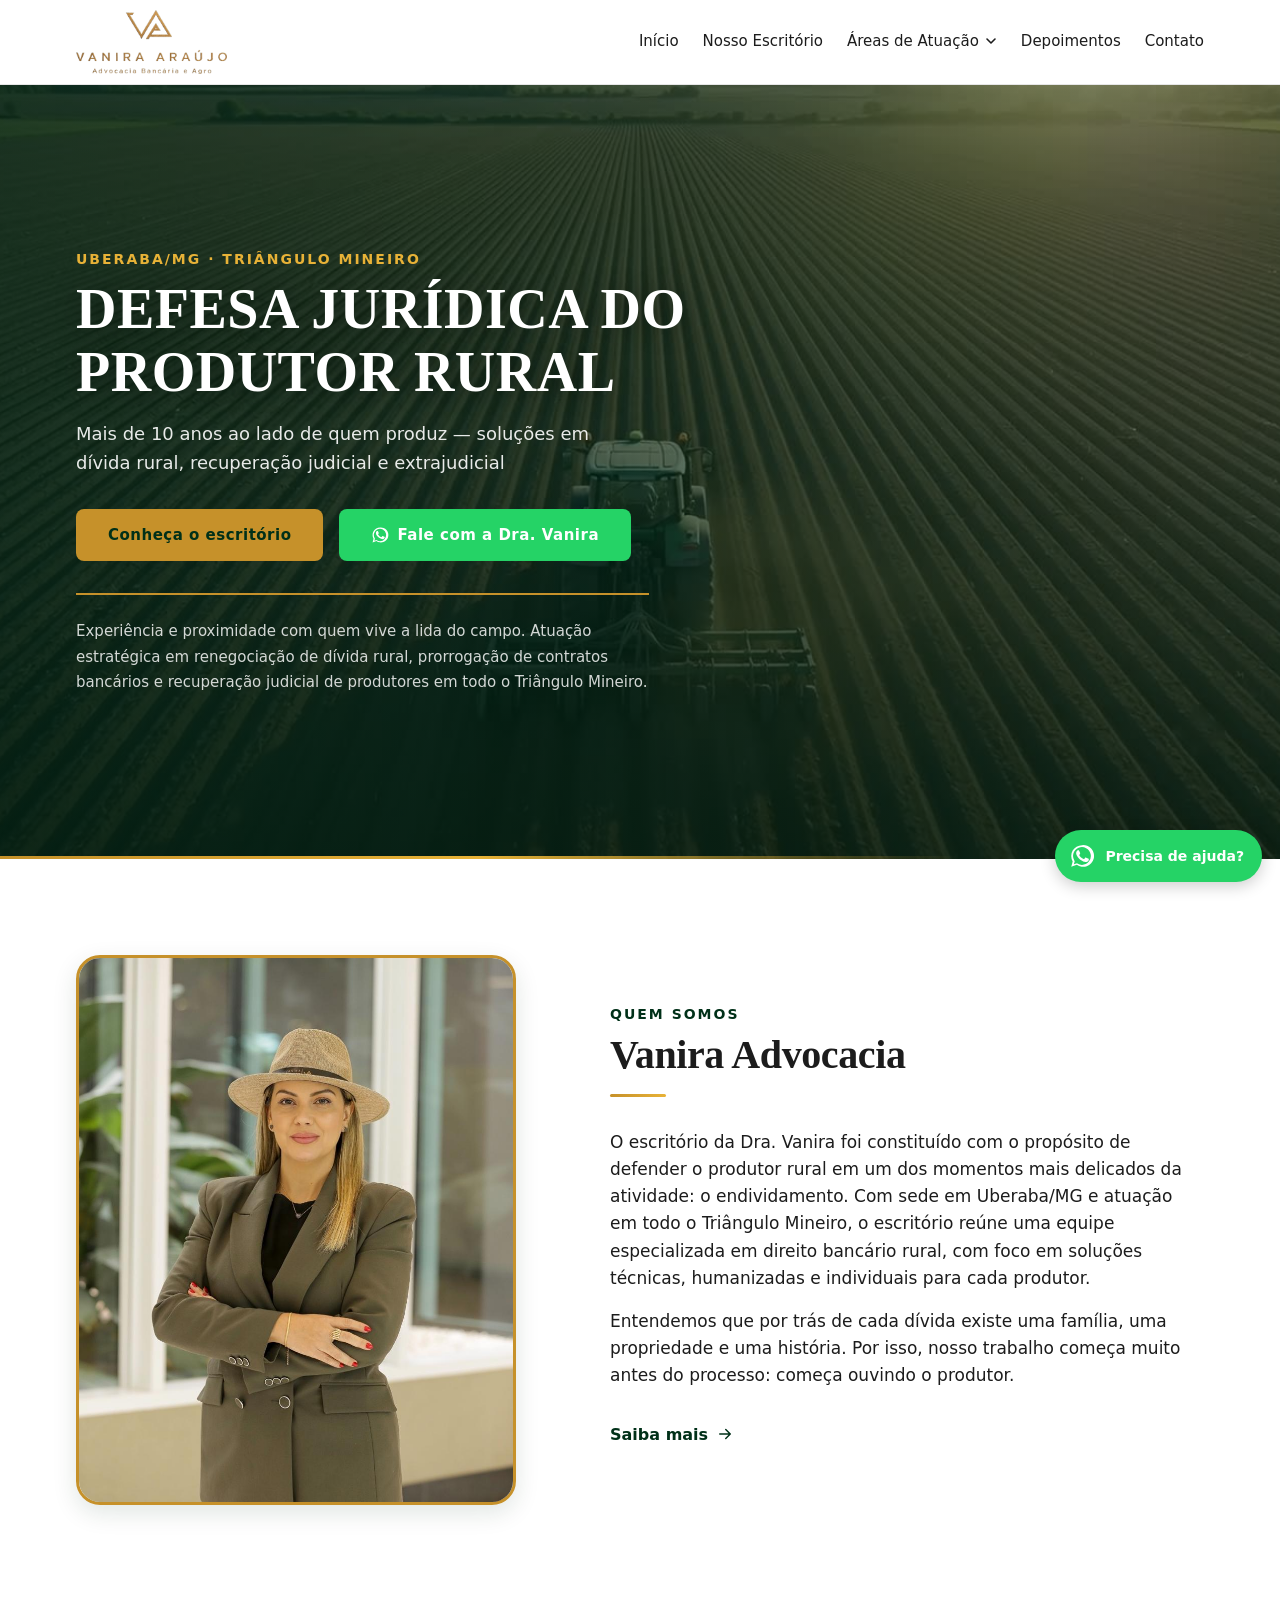
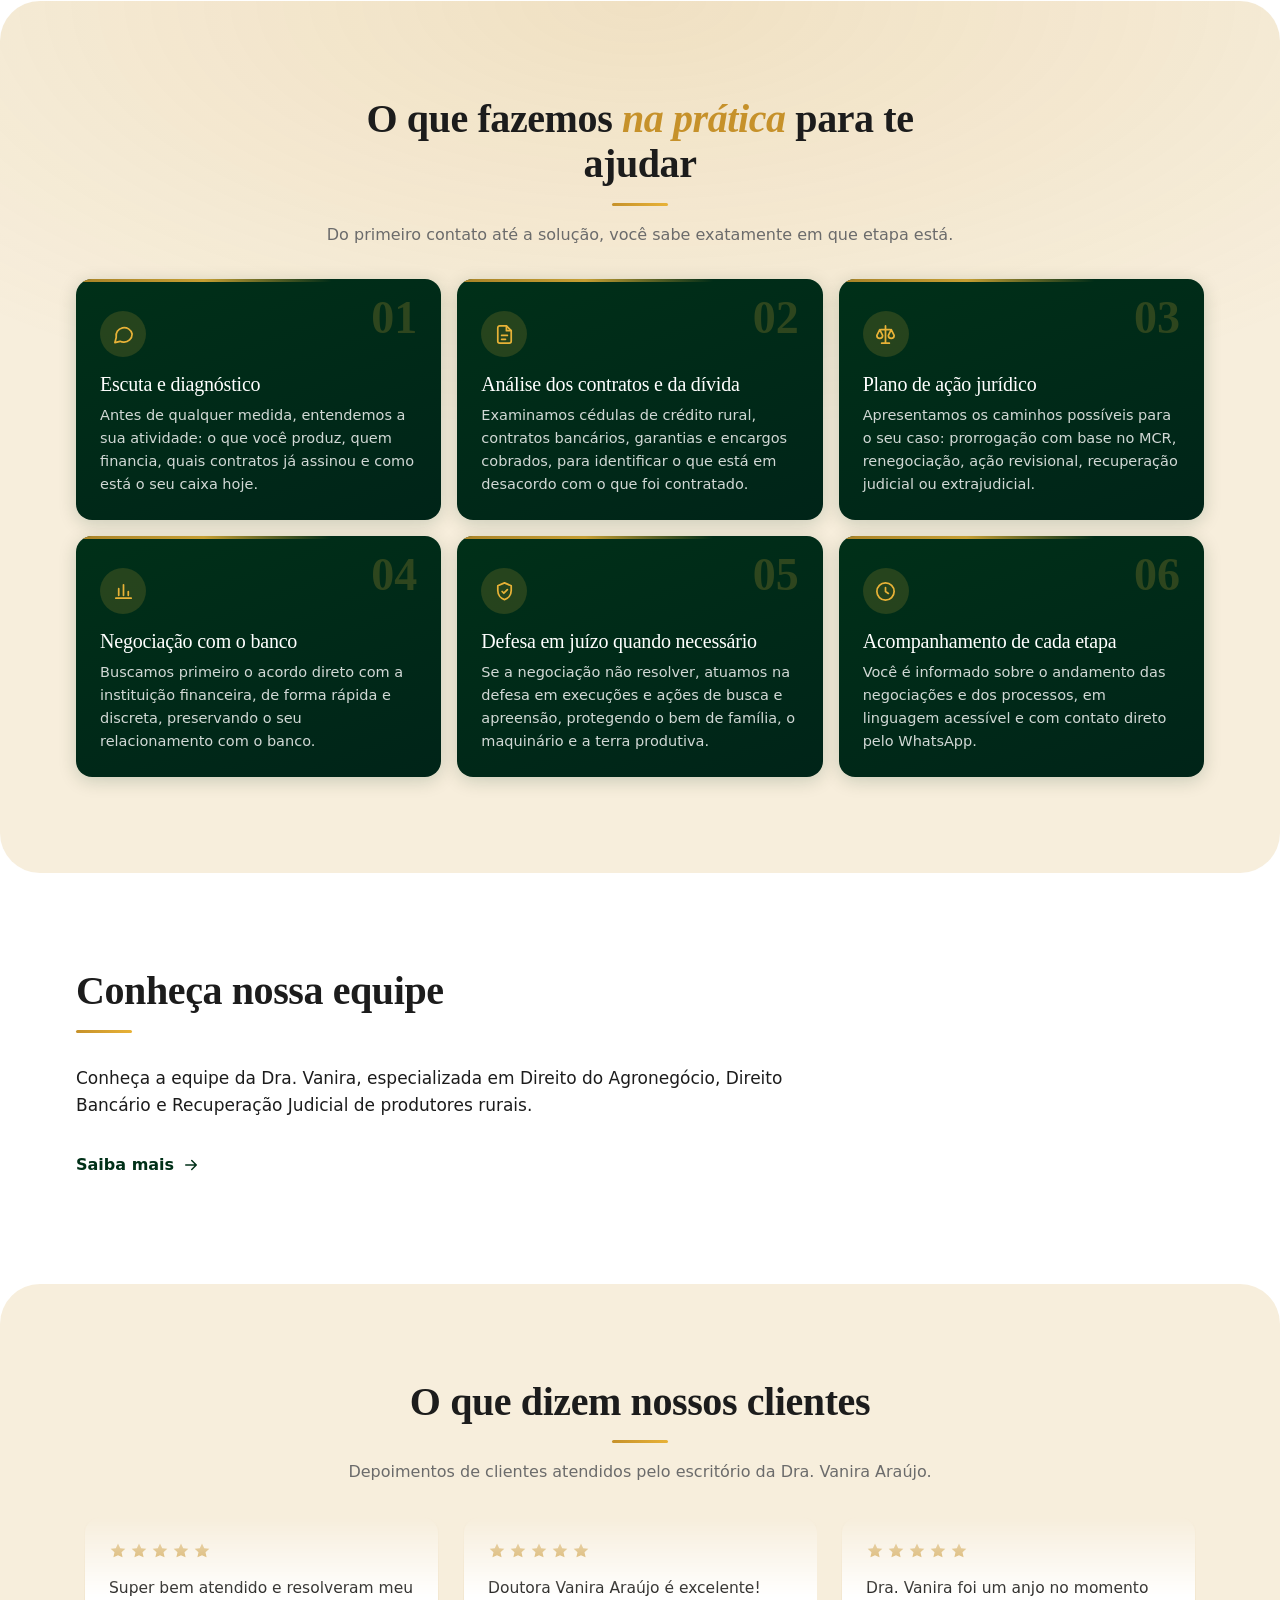
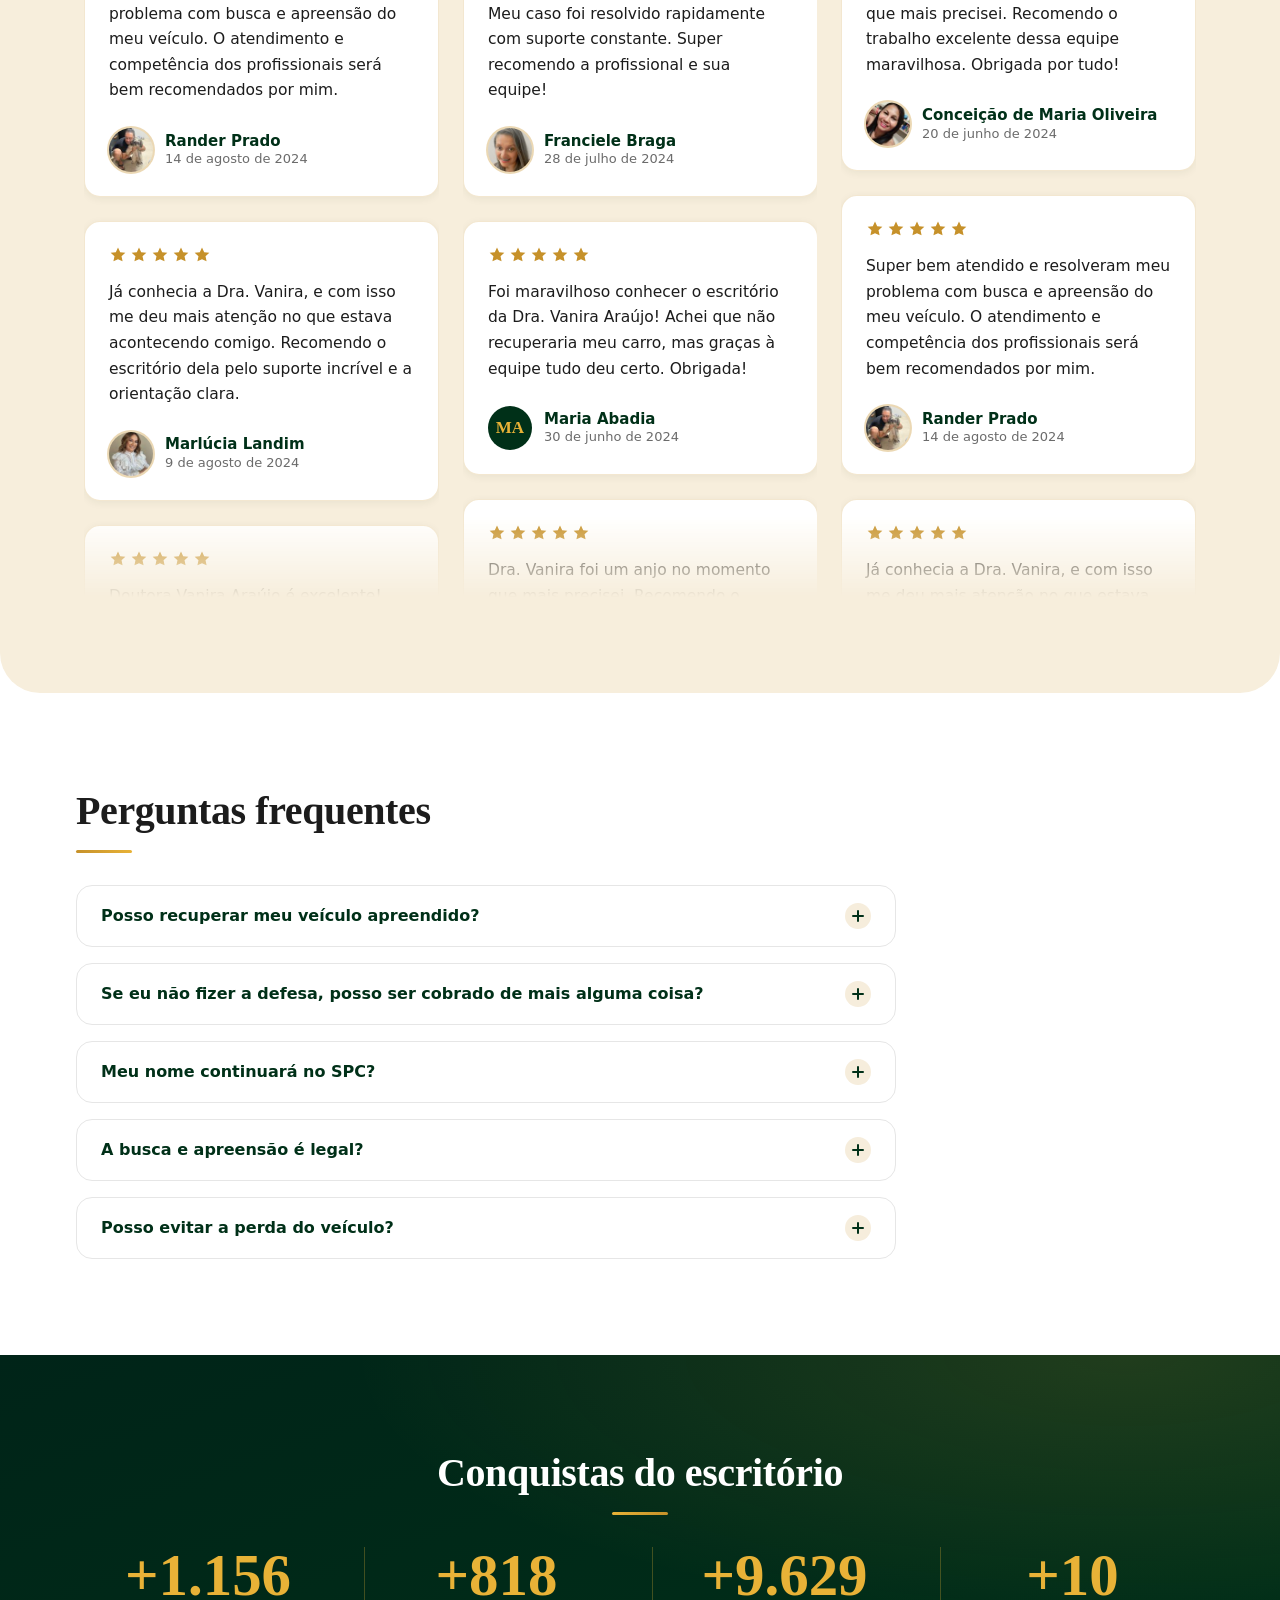
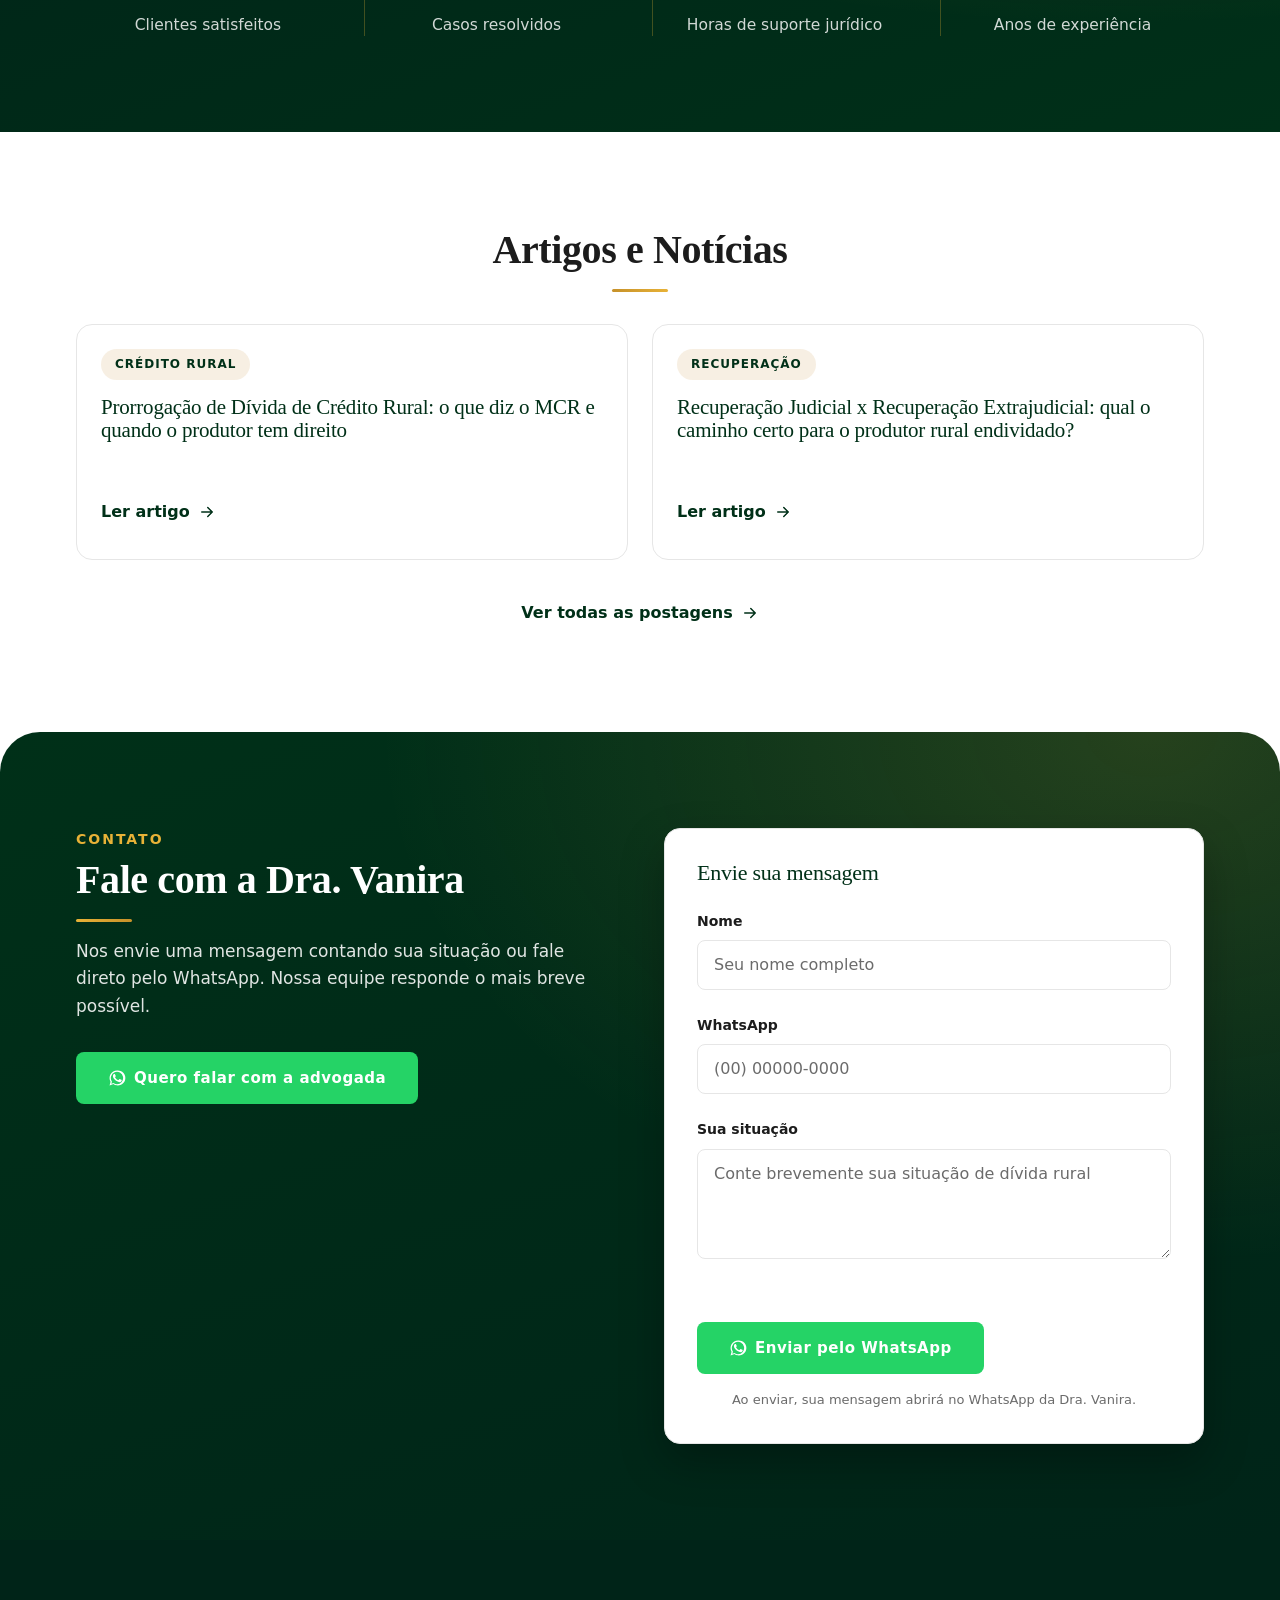
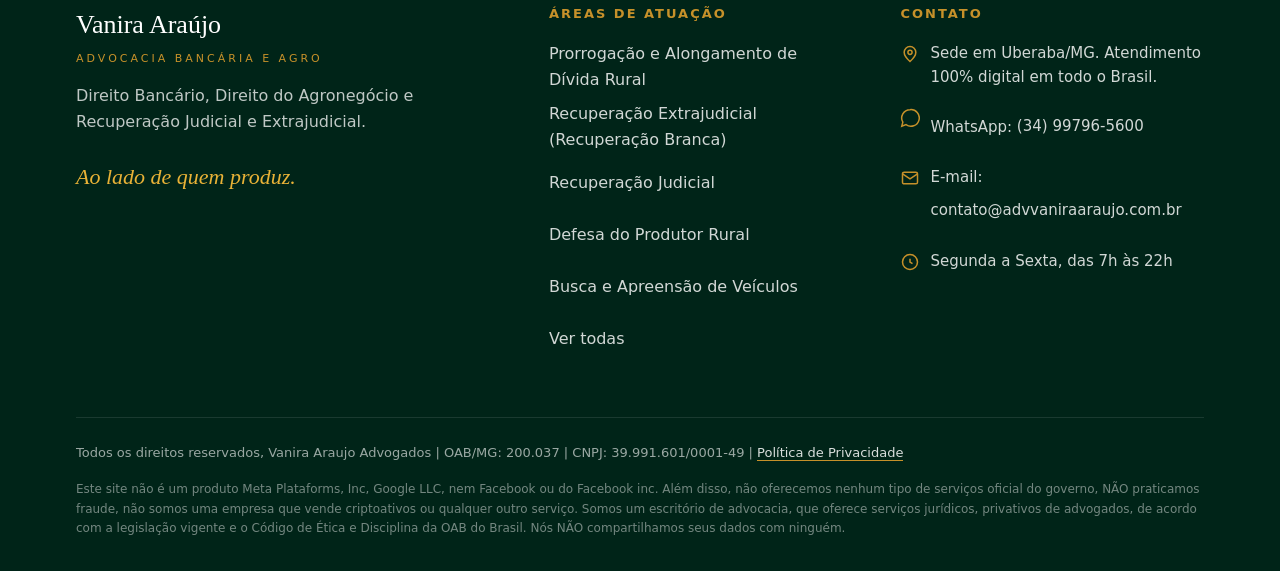
==== commit ab5bfd6a: "Faixa de numeros do escritorio na home, entre FAQ e blog Numeros do site antigo dela: 1.200 clientes" ====
--- a/index.html
+++ b/index.html
@@ -768,6 +768,38 @@
     </div>
   </section>
 
+<!-- ============================ NUMEROS ============================
+     Faixa verde entre duas secoes brancas (FAQ e Blog), como acontece em
+     .sobre e .cta-band. Os numeros sobem de zero quando a faixa entra na
+     tela (main.js); sem JS ou com movimento reduzido, ja aparecem prontos. -->
+  <section class="numeros" id="numeros" aria-labelledby="num-title">
+    <div class="container">
+      <div class="section-head center reveal">
+        <h2 id="num-title">Conquistas do escritório</h2>
+        <div class="rule" style="margin-inline:auto"></div>
+      </div>
+
+      <dl class="num-grid reveal">
+        <div class="num-item">
+          <dd class="num-valor" data-contar="1200" data-prefixo="+">+1.200</dd>
+          <dt>Clientes satisfeitos</dt>
+        </div>
+        <div class="num-item">
+          <dd class="num-valor" data-contar="850" data-prefixo="+">+850</dd>
+          <dt>Casos resolvidos</dt>
+        </div>
+        <div class="num-item">
+          <dd class="num-valor" data-contar="10000" data-prefixo="+">+10.000</dd>
+          <dt>Horas de suporte jurídico</dt>
+        </div>
+        <div class="num-item">
+          <dd class="num-valor" data-contar="10" data-prefixo="+">+10</dd>
+          <dt>Anos de experiência</dt>
+        </div>
+      </dl>
+    </div>
+  </section>
+
 <!-- ============================ BLOG ============================ -->
   <section class="blog" id="blog" aria-labelledby="blog-title">
     <div class="container">
--- a/styles.css
+++ b/styles.css
@@ -240,11 +240,19 @@
     pointer-events: none;
   }
   /* Véu verde para garantir contraste AA do texto branco sobre o vídeo */
+  /* Véu do vídeo. Aliviado para a lavoura aparecer mais: o combinado na
+     faixa do texto sai de ~0.74 para ~0.65. Medido contra o pixel mais
+     claro do poster (o sol, 255,255,230), o texto branco fica em 5.3:1. */
   .hero-overlay {
     position: absolute; inset: 0; z-index: 1; pointer-events: none;
     background:
-      linear-gradient(180deg, rgba(0,36,24,0.55) 0%, rgba(0,36,24,0.60) 45%, rgba(0,28,16,0.82) 100%),
-      linear-gradient(90deg, rgba(0,36,24,0.72) 0%, rgba(0,36,24,0.30) 55%, transparent 100%);
+      linear-gradient(180deg, rgba(0,36,24,0.48) 0%, rgba(0,36,24,0.52) 45%, rgba(0,28,16,0.74) 100%),
+      linear-gradient(90deg, rgba(0,36,24,0.62) 0%, rgba(0,36,24,0.24) 55%, transparent 100%);
+  }
+  /* Fio dourado no rodapé da hero, igual ao das páginas de área */
+  .hero::after {
+    content: ""; position: absolute; left: 0; right: 0; bottom: 0; height: 3px; z-index: 3;
+    background: linear-gradient(90deg, var(--dourado), var(--dourado-claro), transparent 75%);
   }
   .hero-inner { position: relative; z-index: 2; width: 100%; }
   .hero-copy { text-align: center; max-width: 720px; margin-inline: auto; }
@@ -803,10 +811,7 @@
   isolation: isolate;
   border-bottom: none;
   color: #fff;
-  background-image:
-    linear-gradient(90deg, rgba(0,36,24,0.94) 0%, rgba(0,36,24,0.82) 42%, rgba(0,36,24,0.55) 100%),
-    linear-gradient(180deg, rgba(0,36,24,0.35) 0%, rgba(0,28,16,0.65) 100%),
-    var(--hero-img);
+  /* O véu fica definido mais abaixo, no bloco "HERO DAS ÁREAS" */
   background-size: cover, cover, cover;
   background-position: center, center, center;
   background-repeat: no-repeat;
@@ -1080,8 +1085,164 @@
 .sobre p { color: rgba(255,255,255,0.85); }
 
 /* Régua dourada mais viva sobre fundo escuro */
-.cta-band .rule, .sobre .rule, .page-hero--media .rule, .destaques .rule {
+.cta-band .rule, .sobre .rule, .page-hero--media .rule, .destaques .rule,
+.video-area .rule {
   background: linear-gradient(90deg, var(--dourado-claro), var(--dourado));
+}
+
+/* ==========================================================================
+   NÚMEROS DO ESCRITÓRIO — faixa entre o FAQ e o blog
+   As duas seções vizinhas são brancas, então a faixa entra em verde para
+   dar respiro e destacar os números, mesmo recurso de .sobre e .cta-band.
+   Sem cartões: o espaçamento e o fio dourado já agrupam, e caixa em volta
+   de cada número só acrescentaria ruído.
+   ========================================================================== */
+.numeros {
+  background:
+    radial-gradient(110% 130% at 88% 0%, rgba(232,178,55,0.14), transparent 55%),
+    linear-gradient(160deg, var(--verde-escuro), var(--verde-profundo));
+  color: #fff;
+}
+.numeros h2 { color: #fff; }
+.numeros .rule { background: linear-gradient(90deg, var(--dourado-claro), var(--dourado)); }
+
+.num-grid {
+  display: grid; grid-template-columns: repeat(2, 1fr);
+  gap: var(--sp-6) var(--sp-4); margin: 0;
+}
+.num-item { text-align: center; }
+
+.num-valor {
+  display: block; margin: 0;
+  font-family: var(--font-display);
+  font-size: clamp(38px, 10vw, 60px); font-weight: 700; line-height: 1;
+  color: var(--dourado-claro);
+  /* tnum: largura fixa por dígito, senão o número treme enquanto sobe.
+     lnum: a fonte display usa algarismos antigos por padrão (o 1, o 2 e o 0
+     ficam baixinhos ao lado do 8 — medido, 11px de diferença de altura), o
+     que numa faixa de números fica visivelmente torto. lnum pede a versão
+     de altura uniforme. Onde a fonte não tiver o recurso, os algarismos já
+     são uniformes e a declaração é inócua. */
+  font-variant-numeric: lining-nums tabular-nums;
+  font-feature-settings: "lnum" 1, "tnum" 1;
+}
+.num-item dt {
+  margin-top: var(--sp-2);
+  color: rgba(255,255,255,0.82);
+  font-size: 14.5px; line-height: 1.45;
+  /* Em telas de 360px "Anos de experiência" quebra em duas linhas; balance
+     reparte as palavras em vez de deixar uma órfã embaixo. */
+  text-wrap: balance;
+}
+
+@media (min-width: 768px) {
+  .num-grid { grid-template-columns: repeat(4, 1fr); gap: var(--sp-4); }
+  /* Fio dourado separando as colunas, no lugar de quatro caixas */
+  .num-item + .num-item { border-left: 1px solid rgba(232,178,55,0.28); }
+  .num-valor { font-size: clamp(44px, 4.6vw, 64px); }
+  .num-item dt { font-size: 15.5px; }
+}
+
+/* ==========================================================================
+   VÍDEO DA DRA. VANIRA — fachada com capa local
+   O iframe do YouTube não existe no HTML: o que aparece é uma capa hospedada
+   aqui com um botão. O player só é criado no clique (main.js), então a página
+   carrega sem nenhuma requisição ao Google e sem cookie de terceiro.
+   Faixa verde para separar as duas seções brancas vizinhas e para o vídeo
+   ganhar contraste, como acontece em .sobre e .cta-band.
+   ========================================================================== */
+.video-area {
+  background:
+    radial-gradient(110% 130% at 12% 0%, rgba(232,178,55,0.14), transparent 55%),
+    linear-gradient(160deg, var(--verde-profundo), var(--verde-escuro));
+  color: #fff;
+}
+.video-area h2 { color: #fff; }
+.video-chamada {
+  color: rgba(255,255,255,0.86); font-size: 17px; line-height: 1.6;
+  margin-top: var(--sp-3); max-width: 58ch; margin-inline: auto;
+}
+
+.video-wrap { max-width: 880px; margin-inline: auto; }
+
+/* aspect-ratio reserva a altura antes da capa chegar: sem salto de layout */
+.video-facade {
+  position: relative; display: block; width: 100%;
+  aspect-ratio: 16 / 9; overflow: hidden;
+  padding: 0; border: 1px solid rgba(232,178,55,0.35);
+  border-radius: var(--r-img); background: var(--verde-escuro);
+  cursor: pointer; color: #fff;
+  box-shadow: 0 18px 44px rgba(0,0,0,0.32);
+  transition: transform .28s var(--ease-out), box-shadow .28s var(--ease-out),
+              border-color .28s var(--ease-out);
+}
+.video-facade > img {
+  width: 100%; height: 100%; object-fit: cover; display: block;
+}
+/* Véu leve por cima da capa. Fica de propósito discreto: quem sustenta a
+   legibilidade do botão é o anel opaco abaixo, não o escurecimento da foto,
+   porque o rosto da advogada é justamente o que constrói confiança aqui. */
+.video-scrim {
+  position: absolute; inset: 0;
+  background:
+    radial-gradient(60% 60% at 50% 50%, rgba(0,36,24,0.22), transparent 70%),
+    linear-gradient(180deg, rgba(0,36,24,0.06) 0%, rgba(0,28,16,0.46) 100%);
+  transition: opacity .28s var(--ease-out);
+}
+
+/* O anel verde é opaco de propósito: com véu translúcido o dourado sumia
+   contra as partes claras da foto (medido: 1,3:1). Opaco, o botão fica em
+   5,9:1 com o anel e o anel em 12,3:1 com o pixel mais claro em volta, ou
+   seja, o controle continua visível sobre qualquer capa que venha depois. */
+.video-play {
+  position: absolute; left: 50%; top: 50%; translate: -50% -50%;
+  display: grid; place-items: center;
+  width: 76px; height: 76px; border-radius: var(--r-pill);
+  background: var(--dourado); color: var(--verde-profundo);
+  box-shadow: 0 0 0 7px var(--verde-escuro), 0 12px 30px rgba(0,0,0,0.40);
+  transition: transform .28s var(--ease-out), background .28s var(--ease-out);
+}
+.video-play svg { width: 34px; height: 34px; margin-left: 3px; }
+
+.video-dur {
+  position: absolute; right: var(--sp-3); bottom: var(--sp-3);
+  padding: 4px 10px; border-radius: var(--r-btn);
+  background: rgba(0,24,14,0.78); color: #fff;
+  font-size: 13px; font-weight: 600; font-variant-numeric: tabular-nums;
+}
+
+.video-nota {
+  margin-top: var(--sp-3); text-align: center;
+  color: rgba(255,255,255,0.70); font-size: 13.5px; line-height: 1.5;
+}
+
+@media (hover: hover) and (pointer: fine) {
+  .video-facade:hover { transform: translateY(-3px); border-color: var(--dourado); }
+  .video-facade:hover .video-play { transform: scale(1.07); background: var(--dourado-claro); }
+  .video-facade:hover .video-scrim { opacity: 0.75; }
+}
+.video-facade:active { transform: translateY(0) scale(0.995); }
+.video-facade:focus-visible {
+  outline: 3px solid var(--dourado-claro); outline-offset: 3px;
+}
+
+/* O iframe herda a mesma moldura da capa que ele substitui */
+.video-wrap iframe {
+  width: 100%; aspect-ratio: 16 / 9; display: block;
+  border: 1px solid rgba(232,178,55,0.35); border-radius: var(--r-img);
+  box-shadow: 0 18px 44px rgba(0,0,0,0.32); background: #000;
+}
+
+@media (prefers-reduced-motion: reduce) {
+  .video-facade, .video-play, .video-scrim { transition: none; }
+  .video-facade:hover { transform: none; }
+  .video-facade:hover .video-play { transform: scale(1); }
+}
+
+@media (min-width: 768px) {
+  .video-play { width: 88px; height: 88px; }
+  .video-play svg { width: 40px; height: 40px; }
+  .video-chamada { font-size: 18px; }
 }
 
 /* ==========================================================================
@@ -1110,3 +1271,182 @@
   z-index: 130; pointer-events: none;
 }
 @media (prefers-reduced-motion: reduce) { .read-progress { display: none; } }
+
+/* ==========================================================================
+   SEÇÕES ARREDONDADAS ("O que fazemos" e "Depoimentos")
+   As duas viram blocos off-white de cantos arredondados. Para o
+   arredondamento aparecer, as seções vizinhas ficam brancas: assim o
+   canto revela o branco do corpo da página.
+   ========================================================================== */
+:root { --r-section: 28px; }
+
+/* Vizinhas em branco, para o bloco arredondado se destacar */
+.quem-somos { background: var(--branco); }
+
+.processo,
+.depoimentos {
+  border-radius: var(--r-section);
+  overflow: hidden;                 /* garante o corte do conteúdo nos cantos */
+}
+
+@media (min-width: 768px) {
+  :root { --r-section: 40px; }
+}
+
+/* ==========================================================================
+   SUPERFÍCIE CREME — dá contraste real para as bordas arredondadas
+   O off-white antigo (#FAF8F6) era quase branco e o arredondamento sumia.
+   O creme puxa para o dourado da marca e deixa o recorte evidente.
+   ========================================================================== */
+:root { --creme: #F7EEDC; }
+
+.processo {
+  background:
+    radial-gradient(120% 80% at 50% 0%, rgba(198,145,42,0.14), transparent 62%),
+    var(--creme);
+}
+.depoimentos { background: var(--creme); }
+
+/* Cartões brancos ganham definição sobre o creme */
+.dep-card, .wall-card {
+  background: #fff;
+  border-color: rgba(198,145,42,0.22);
+}
+
+/* ==========================================================================
+   CONTATO — só o topo arredondado, fechando a página
+   ========================================================================== */
+.contato {
+  border-top-left-radius: var(--r-section);
+  border-top-right-radius: var(--r-section);
+  overflow: hidden;
+}
+
+/* ==========================================================================
+   HERO DAS ÁREAS — menos véu, mais foto
+   O véu cai de ~0,96 para 0,72 na faixa do texto e para 0,18 na borda
+   direita. Mesmo com uma foto totalmente branca embaixo, o texto branco
+   fica em 6,7:1, acima do mínimo AA de 4,5:1.
+   ========================================================================== */
+.page-hero--media {
+  background-image:
+    linear-gradient(90deg, rgba(0,36,24,0.72) 0%, rgba(0,36,24,0.48) 50%, rgba(0,36,24,0.18) 100%),
+    linear-gradient(180deg, rgba(0,36,24,0.00) 0%, rgba(0,28,16,0.28) 100%),
+    var(--hero-img);
+}
+/* Sombra um pouco mais firme, já que o fundo agora é mais claro */
+.page-hero--media h1 { text-shadow: 0 2px 18px rgba(0,20,10,0.55); }
+.page-hero--media .lead { text-shadow: 0 1px 10px rgba(0,20,10,0.45); }
+.page-hero--media .breadcrumb { text-shadow: 0 1px 8px rgba(0,20,10,0.5); }
+
+/* ==========================================================================
+   HUB DE ÁREAS — atalhos por categoria + cards com foto
+   Com 9 áreas, o hub precisa ser escaneável: a foto identifica o assunto
+   antes da leitura e os atalhos levam direto ao grupo certo.
+   ========================================================================== */
+
+/* Atalhos de categoria, dentro da hero */
+.chips { display: flex; flex-wrap: wrap; gap: var(--sp-2); margin-top: var(--sp-5); }
+.chip {
+  display: inline-flex; align-items: center; gap: 8px;
+  min-height: 44px; padding: 10px 18px;
+  border-radius: var(--r-pill);
+  border: 1px solid rgba(255,255,255,0.35);
+  background: rgba(0,36,24,0.45);
+  backdrop-filter: blur(6px);
+  -webkit-backdrop-filter: blur(6px);
+  color: #fff; font-weight: 600; font-size: 14.5px;
+  transition: background .22s var(--ease-out), border-color .22s var(--ease-out),
+              transform .18s var(--ease-out);
+}
+.chip-n {
+  display: inline-flex; align-items: center; justify-content: center;
+  min-width: 22px; height: 22px; padding: 0 6px;
+  border-radius: var(--r-pill);
+  background: var(--dourado); color: var(--verde-profundo);
+  font-size: 12px; font-weight: 700;
+}
+@media (hover: hover) and (pointer: fine) {
+  .chip:hover { background: var(--dourado); border-color: var(--dourado); color: var(--verde-profundo); transform: translateY(-2px); }
+  .chip:hover .chip-n { background: var(--verde-profundo); color: var(--dourado-claro); }
+}
+.chip:active { transform: scale(0.97); }
+.chip:focus-visible { outline: 3px solid var(--dourado-claro); outline-offset: 3px; }
+
+/* Âncora de grupo: compensa o header fixo ao pular */
+.area-group { scroll-margin-top: calc(var(--header-h) + 16px); }
+
+/* Grade de cards */
+.area-grid { display: grid; gap: var(--sp-4); grid-template-columns: 1fr; }
+
+.area-card {
+  position: relative;
+  display: flex; flex-direction: column;
+  background: #fff;
+  border: 1px solid var(--cinza-borda);
+  border-radius: var(--r-card);
+  overflow: hidden;
+  box-shadow: var(--sh-card);
+  transition: transform .26s var(--ease-out), box-shadow .26s var(--ease-out),
+              border-color .26s var(--ease-out);
+}
+.area-card__media { position: relative; aspect-ratio: 16 / 9; overflow: hidden; background: var(--off-white); }
+.area-card__media img {
+  width: 100%; height: 100%; object-fit: cover;
+  transition: transform .5s var(--ease-out);
+}
+/* Véu verde leve para o ícone dourado ficar legível sobre qualquer foto */
+.area-card__media::after {
+  content: ""; position: absolute; inset: 0;
+  background: linear-gradient(180deg, rgba(0,36,24,0.10) 0%, rgba(0,36,24,0.55) 100%);
+}
+.area-card__icon {
+  position: absolute; left: var(--sp-3); bottom: var(--sp-3); z-index: 2;
+  display: inline-flex; align-items: center; justify-content: center;
+  width: 44px; height: 44px; border-radius: var(--r-pill);
+  background: var(--verde-profundo); color: var(--dourado-claro);
+  box-shadow: 0 4px 14px rgba(0,0,0,0.28);
+  transition: background .26s var(--ease-out), color .26s var(--ease-out);
+}
+.area-card__icon svg { width: 22px; height: 22px; }
+
+.area-card__body { display: flex; flex-direction: column; gap: var(--sp-2); padding: var(--sp-4); flex: 1; }
+.area-card h3 { font-size: 20px; color: var(--verde-profundo); }
+/* O link do título cobre o card inteiro: um só alvo de foco no teclado */
+.area-card h3 a { display: block; }
+.area-card h3 a::after { content: ""; position: absolute; inset: 0; z-index: 3; }
+.area-card h3 a:focus-visible { outline: none; }
+.area-card:focus-within { outline: 3px solid var(--dourado); outline-offset: 3px; }
+.area-card p { color: var(--grafite); font-size: 14.5px; line-height: 1.6; }
+.area-card__cta {
+  display: inline-flex; align-items: center; gap: 8px;
+  margin-top: auto; padding-top: var(--sp-2);
+  color: var(--verde-profundo); font-weight: 600; font-size: 14.5px;
+}
+.area-card__cta svg { color: var(--dourado); transition: transform .22s var(--ease-out); }
+
+@media (hover: hover) and (pointer: fine) {
+  .area-card:hover {
+    transform: translateY(-6px);
+    box-shadow: 0 18px 40px rgba(0,48,24,0.16);
+    border-color: rgba(198,145,42,0.55);
+  }
+  .area-card:hover .area-card__media img { transform: scale(1.06); }
+  .area-card:hover .area-card__icon { background: var(--dourado); color: var(--verde-profundo); }
+  .area-card:hover .area-card__cta svg { transform: translateX(5px); }
+}
+.area-card:active { transform: scale(0.995); }
+
+/* Entrada em cascata por grupo */
+.area-grid .reveal:nth-child(2) { transition-delay: .07s; }
+.area-grid .reveal:nth-child(3) { transition-delay: .14s; }
+.area-grid .reveal:nth-child(4) { transition-delay: .21s; }
+
+@media (min-width: 640px) { .area-grid { grid-template-columns: repeat(2, 1fr); } }
+@media (min-width: 1024px) { .area-grid { grid-template-columns: repeat(3, 1fr); } }
+
+@media (prefers-reduced-motion: reduce) {
+  .area-card, .area-card__media img, .area-card__cta svg, .chip { transition: none; }
+  .area-card:hover { transform: none; }
+  .area-card:hover .area-card__media img { transform: none; }
+}
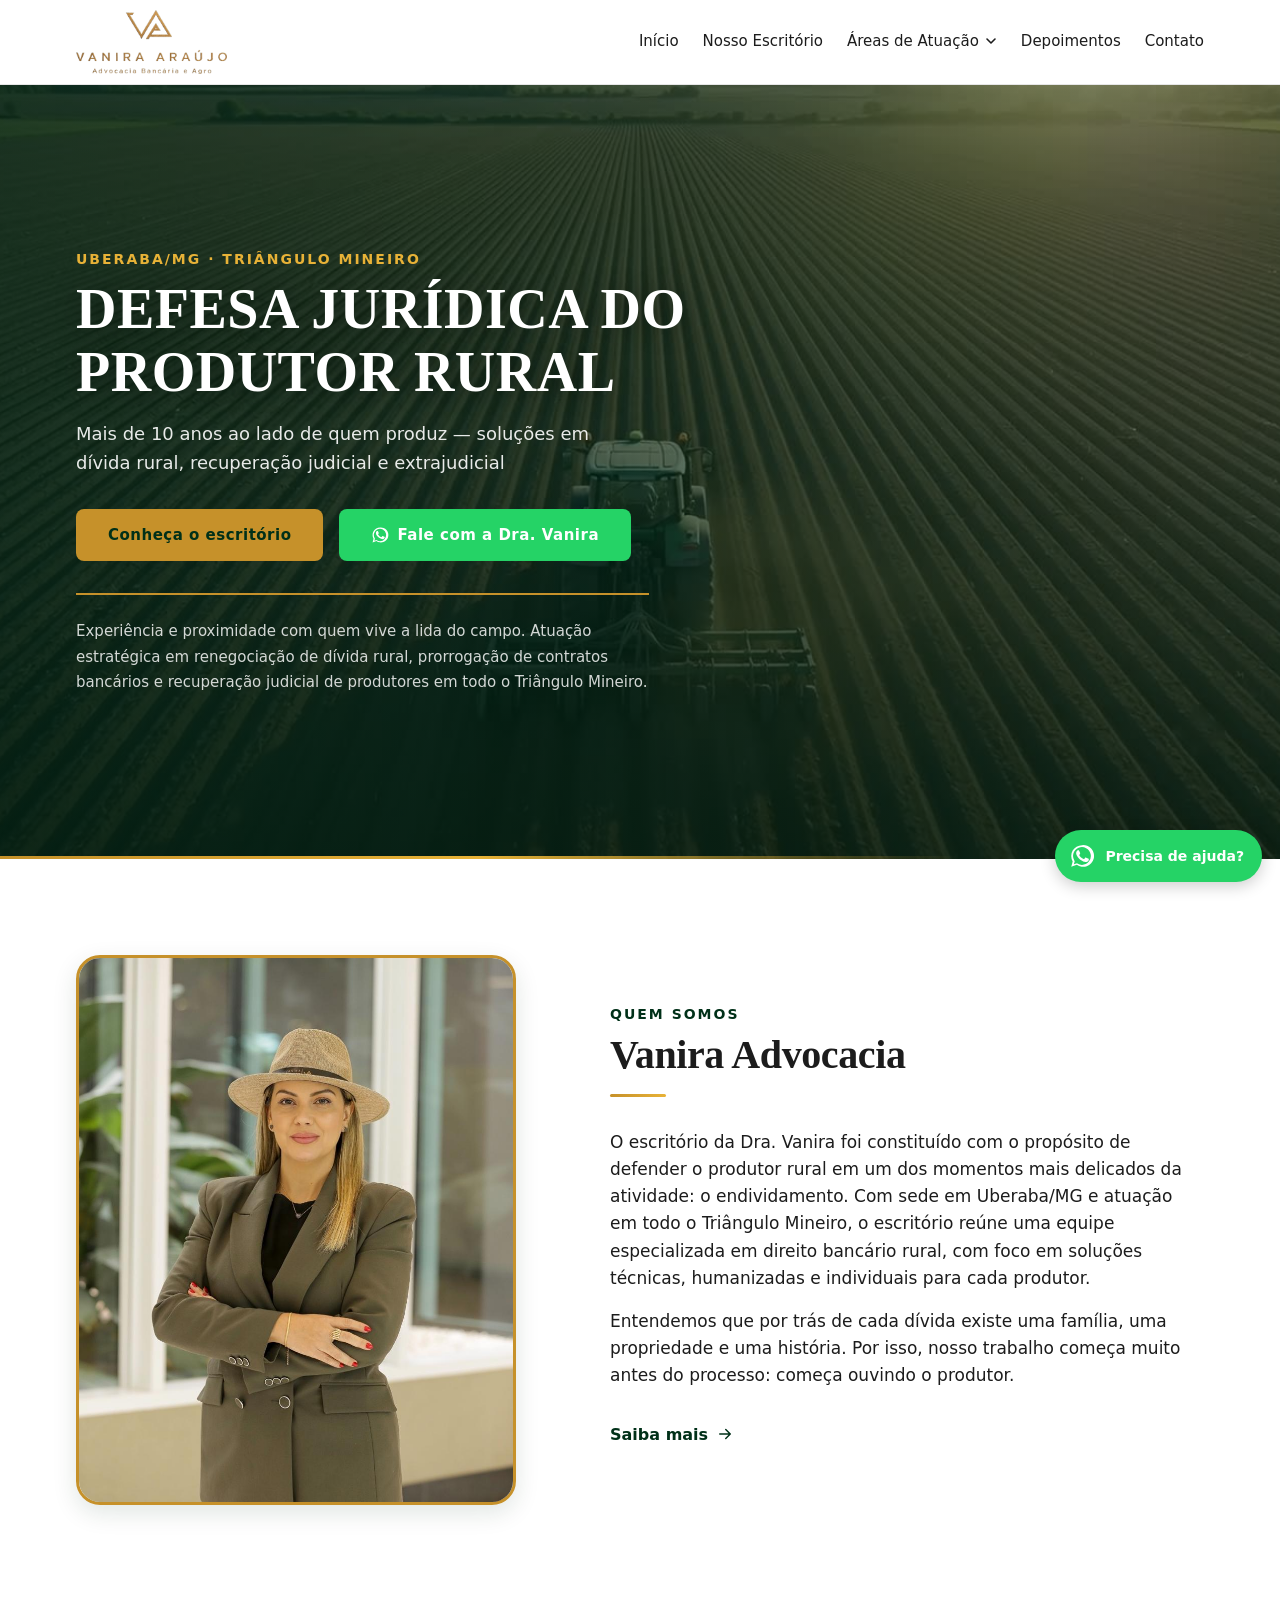
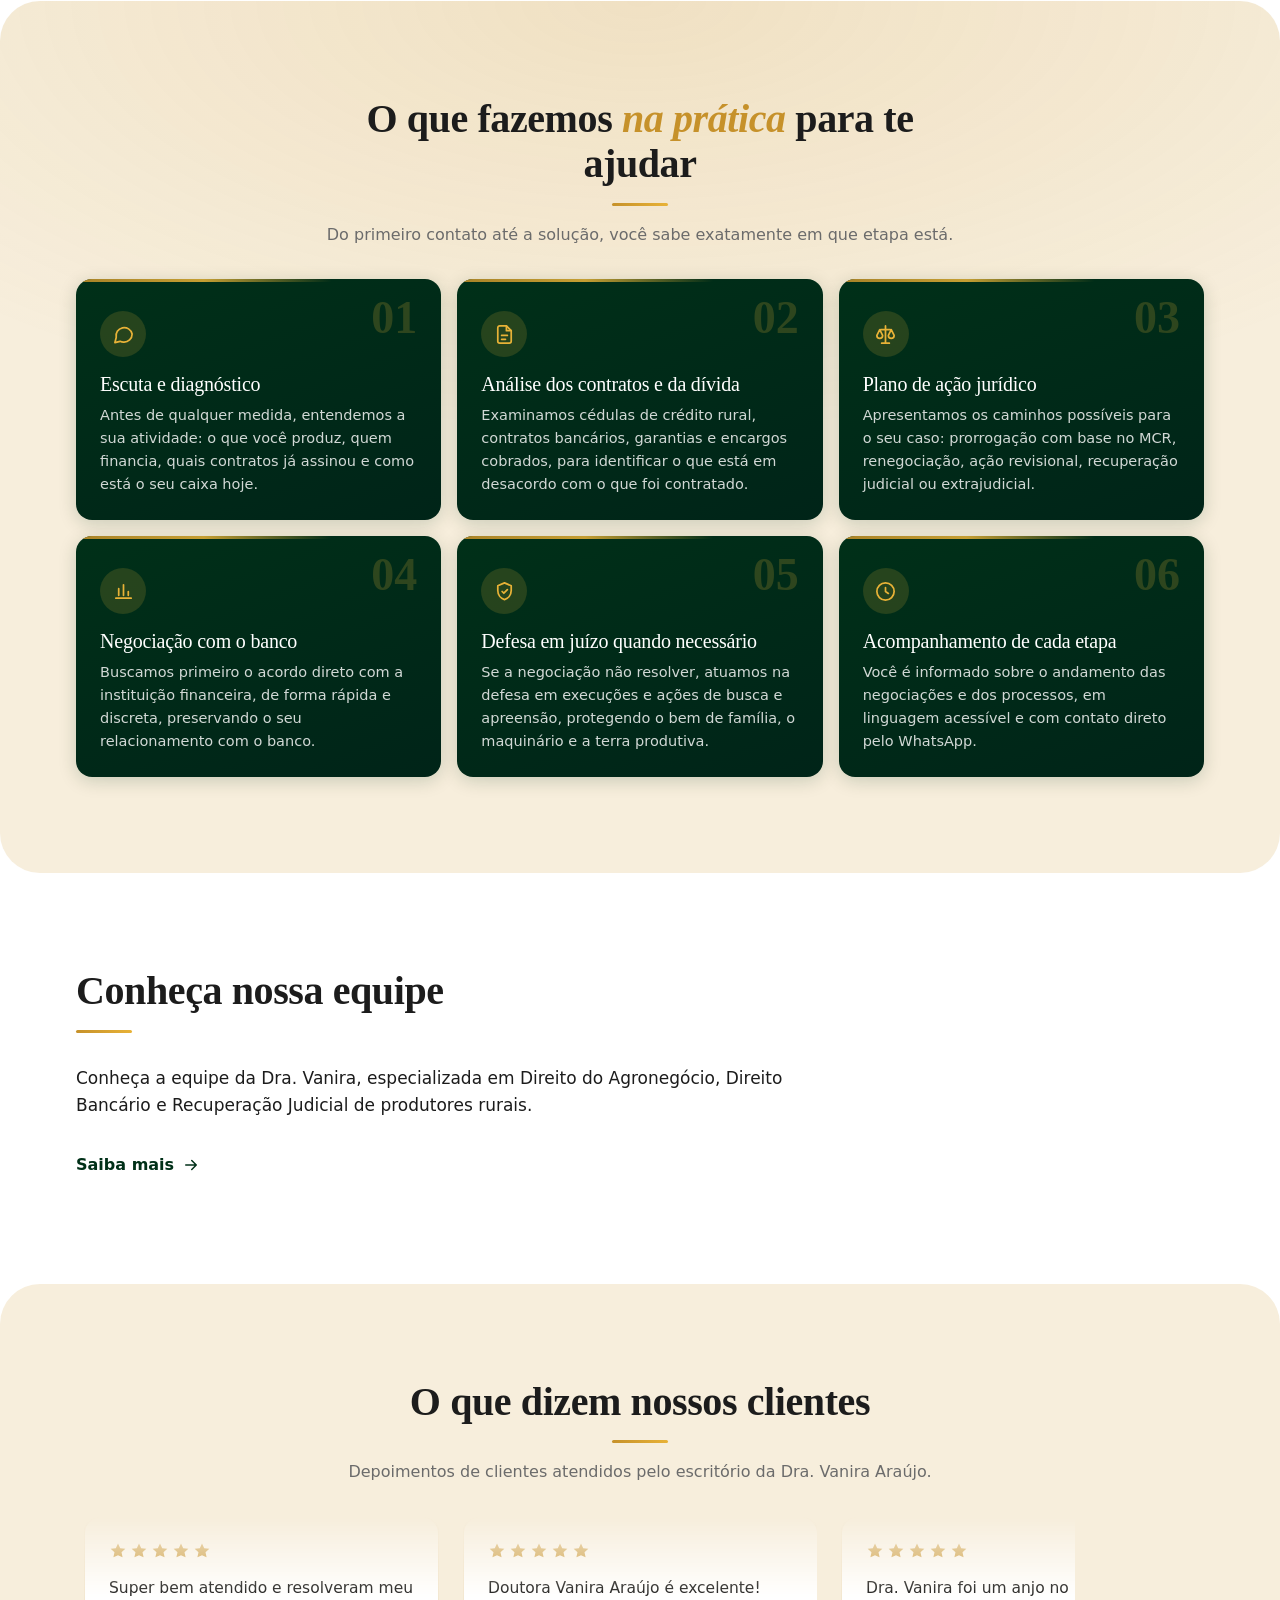
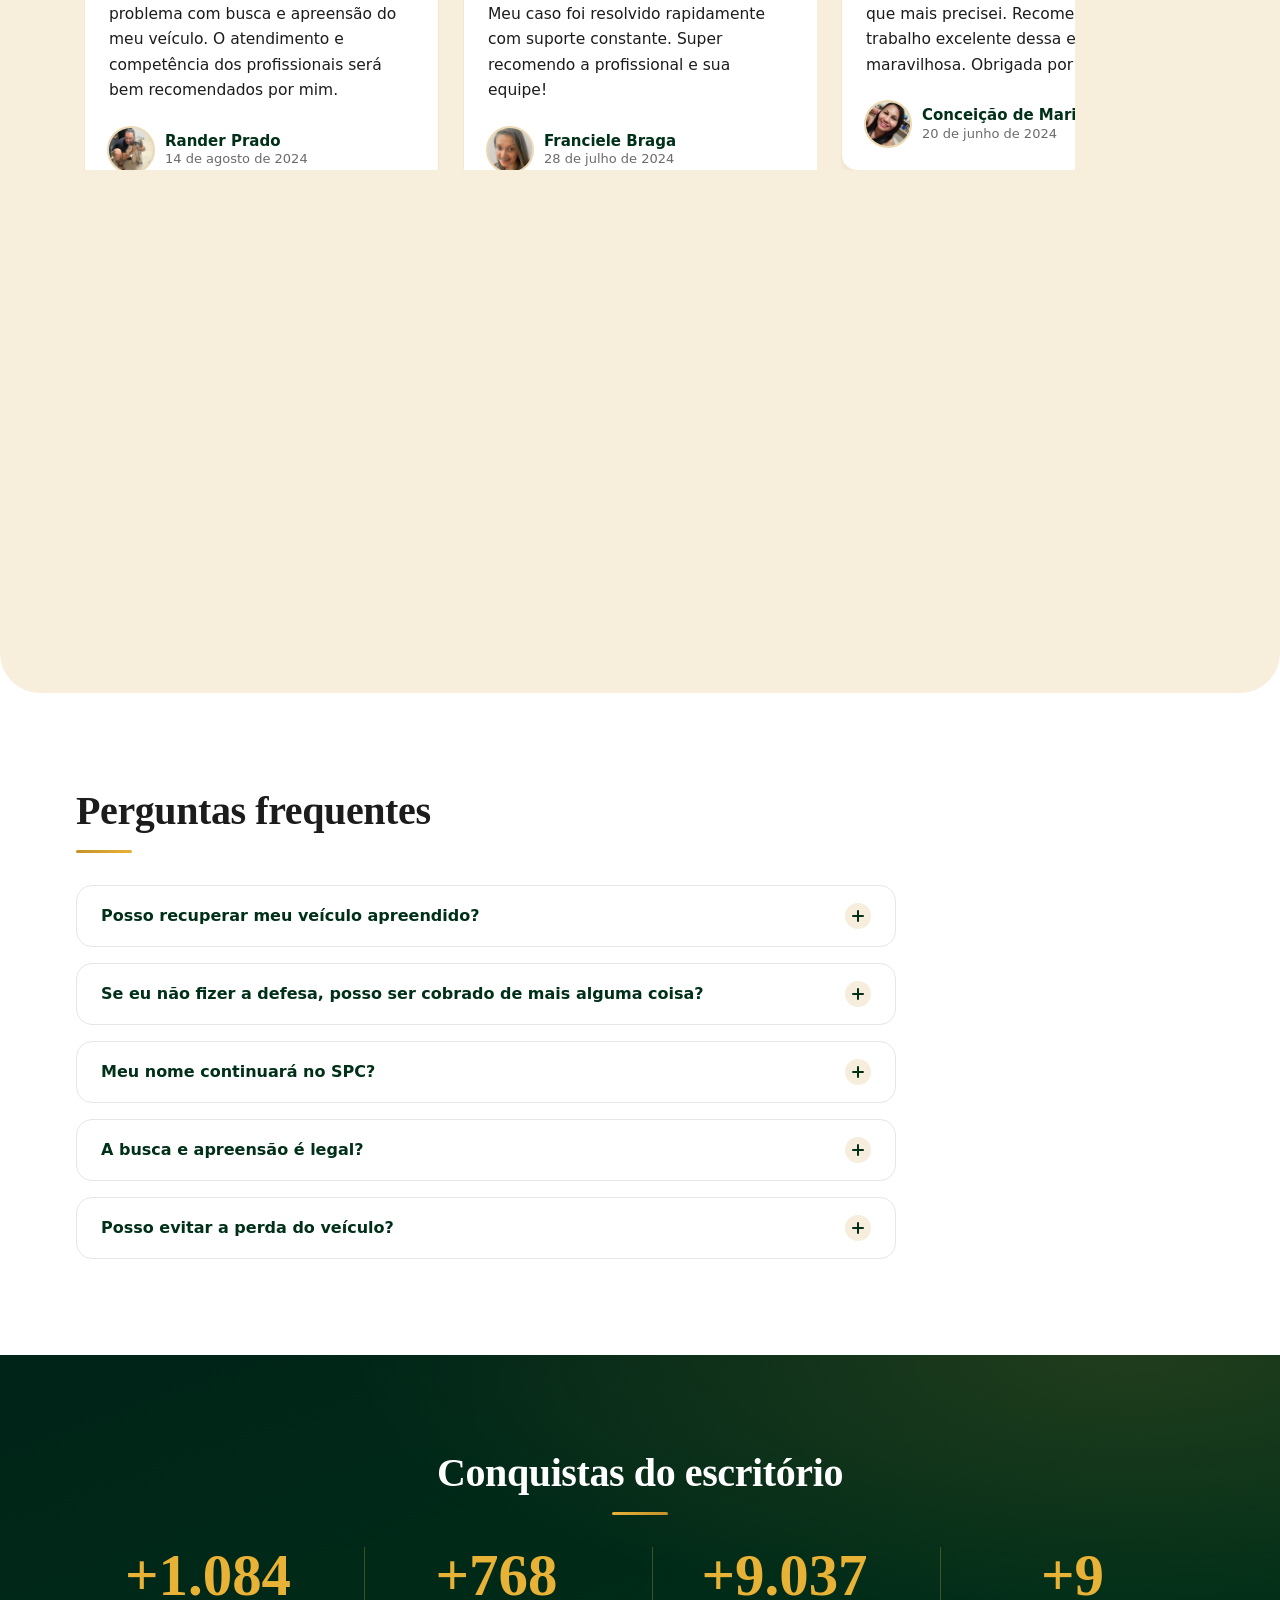
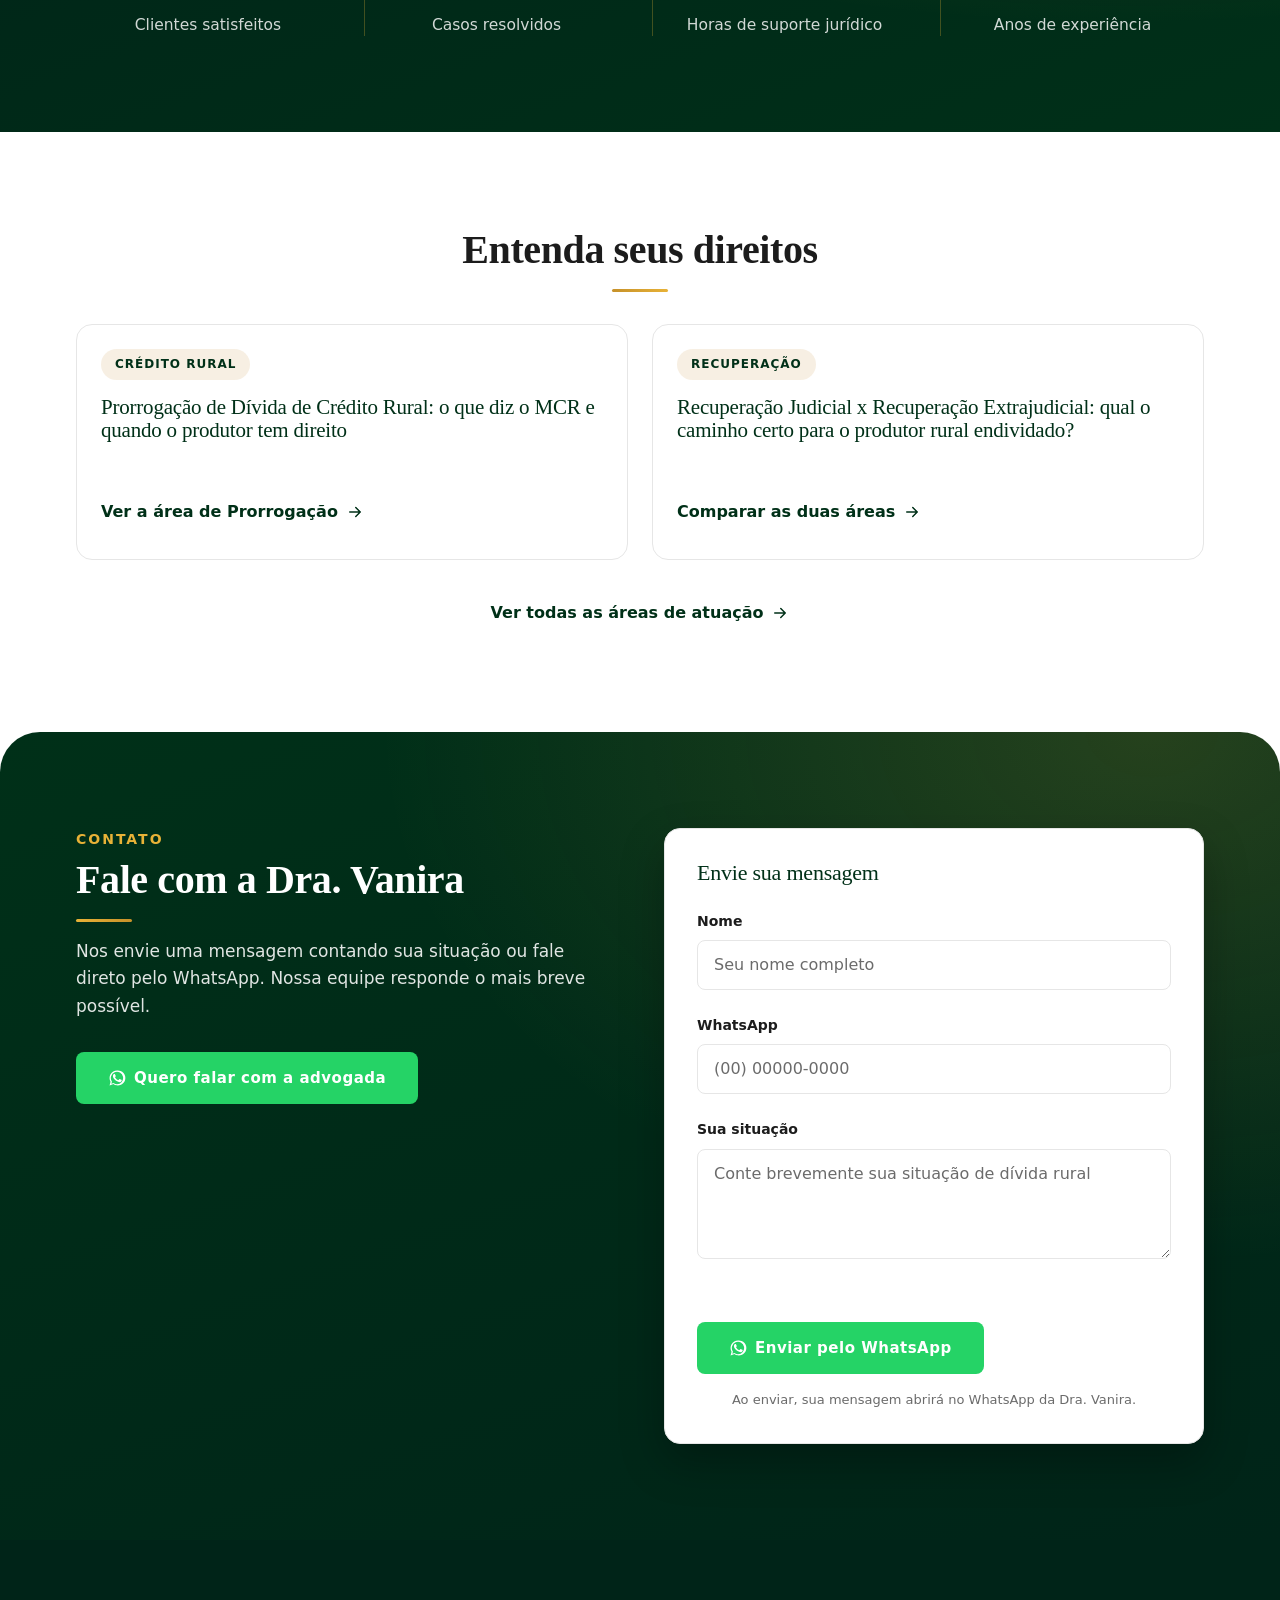
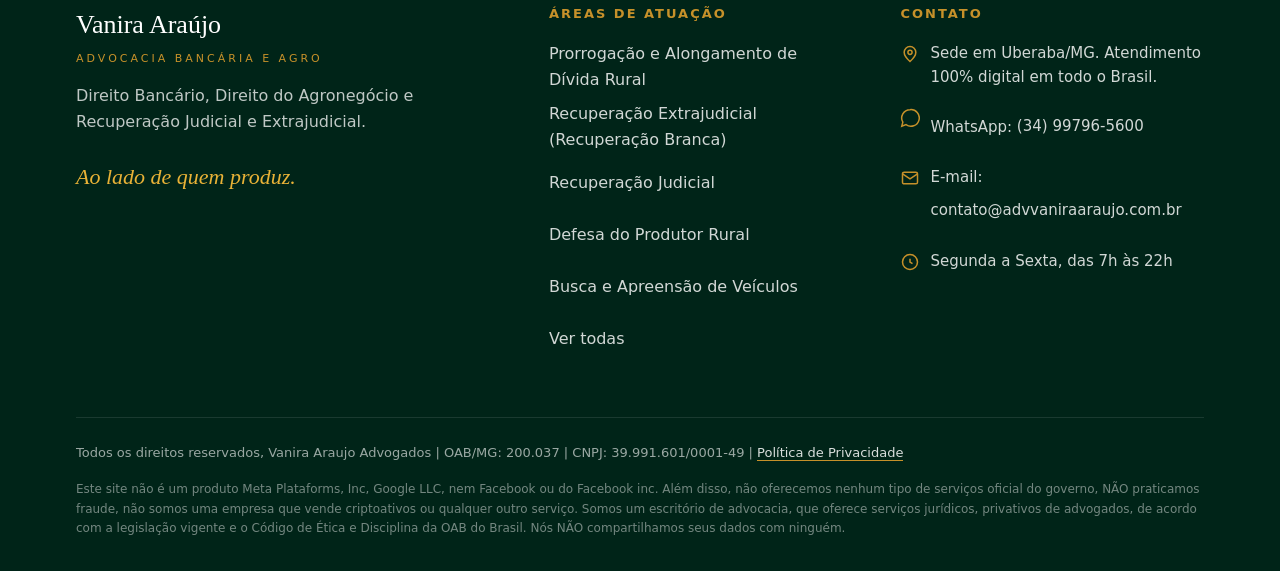
==== commit d65db3c0: "Tira o contexto do deploy e conserta blog, formulario, rewrites e medicao CONTEXTO-PROJETO.md estava" ====
--- a/index.html
+++ b/index.html
@@ -158,6 +158,11 @@
 
 <link rel="stylesheet" href="/styles.css">
 <script src="/main.js" defer></script>
+<!-- Medicao de audiencia da propria Vercel: sem cookie, sem identificador
+     persistente e servida do proprio dominio (/_vercel/insights), entao a
+     pagina continua sem requisicao a terceiros. So passa a coletar depois
+     de habilitar Web Analytics no painel da Vercel. -->
+<script defer src="/_vercel/insights/script.js"></script>
 </head>
 
 <body>
@@ -804,7 +809,7 @@
   <section class="blog" id="blog" aria-labelledby="blog-title">
     <div class="container">
       <div class="section-head center reveal">
-        <h2 id="blog-title">Artigos e Notícias</h2>
+        <h2 id="blog-title">Entenda seus direitos</h2>
         <div class="rule"></div>
       </div>
 
@@ -812,7 +817,7 @@
         <article class="post-card reveal">
           <span class="post-tag">Crédito Rural</span>
           <h3>Prorrogação de Dívida de Crédito Rural: o que diz o MCR e quando o produtor tem direito</h3>
-          <a class="link-arrow" href="#contato">Ler artigo
+          <a class="link-arrow" href="/prorrogacao">Ver a área de Prorrogação
             <svg width="18" height="18" viewBox="0 0 24 24" fill="none" stroke="currentColor" stroke-width="2" stroke-linecap="round" stroke-linejoin="round" aria-hidden="true"><path d="M5 12h14M13 6l6 6-6 6"/></svg>
           </a>
         </article>
@@ -820,14 +825,14 @@
         <article class="post-card reveal">
           <span class="post-tag">Recuperação</span>
           <h3>Recuperação Judicial x Recuperação Extrajudicial: qual o caminho certo para o produtor rural endividado?</h3>
-          <a class="link-arrow" href="#contato">Ler artigo
+          <a class="link-arrow" href="/areas-de-atuacao#divida-rural">Comparar as duas áreas
             <svg width="18" height="18" viewBox="0 0 24 24" fill="none" stroke="currentColor" stroke-width="2" stroke-linecap="round" stroke-linejoin="round" aria-hidden="true"><path d="M5 12h14M13 6l6 6-6 6"/></svg>
           </a>
         </article>
       </div>
 
       <div class="center" style="text-align:center">
-        <a class="link-arrow" href="#blog" style="margin-inline:auto">Ver todas as postagens
+        <a class="link-arrow" href="/areas-de-atuacao" style="margin-inline:auto">Ver todas as áreas de atuação
           <svg width="18" height="18" viewBox="0 0 24 24" fill="none" stroke="currentColor" stroke-width="2" stroke-linecap="round" stroke-linejoin="round" aria-hidden="true"><path d="M5 12h14M13 6l6 6-6 6"/></svg>
         </a>
       </div>
--- a/styles.css
+++ b/styles.css
@@ -1261,6 +1261,24 @@
 /* O cartão do formulário fica branco sobre o verde, ganhando destaque */
 .contato .form-card { box-shadow: 0 18px 44px rgba(0,0,0,0.28); }
 
+/* Saída de emergência do formulário: aparece só quando o navegador bloqueia
+   a abertura do WhatsApp, para o contato não se perder em silêncio. */
+.form-fallback {
+  margin-top: var(--sp-4);
+  padding: 12px 16px;
+  border: 1px solid rgba(198,145,42,0.45);
+  border-left: 3px solid var(--dourado);
+  border-radius: var(--r-btn);
+  background: rgba(198,145,42,0.10);
+  color: var(--grafite);
+  font-size: 14.5px; line-height: 1.55;
+}
+.form-fallback a {
+  color: var(--verde-profundo); font-weight: 600;
+  border-bottom: 1px solid var(--dourado);
+}
+.form-fallback a:hover, .form-fallback a:focus-visible { border-bottom-color: var(--verde-profundo); }
+
 /* ==========================================================================
    BARRA DE PROGRESSO DE LEITURA
    ========================================================================== */
